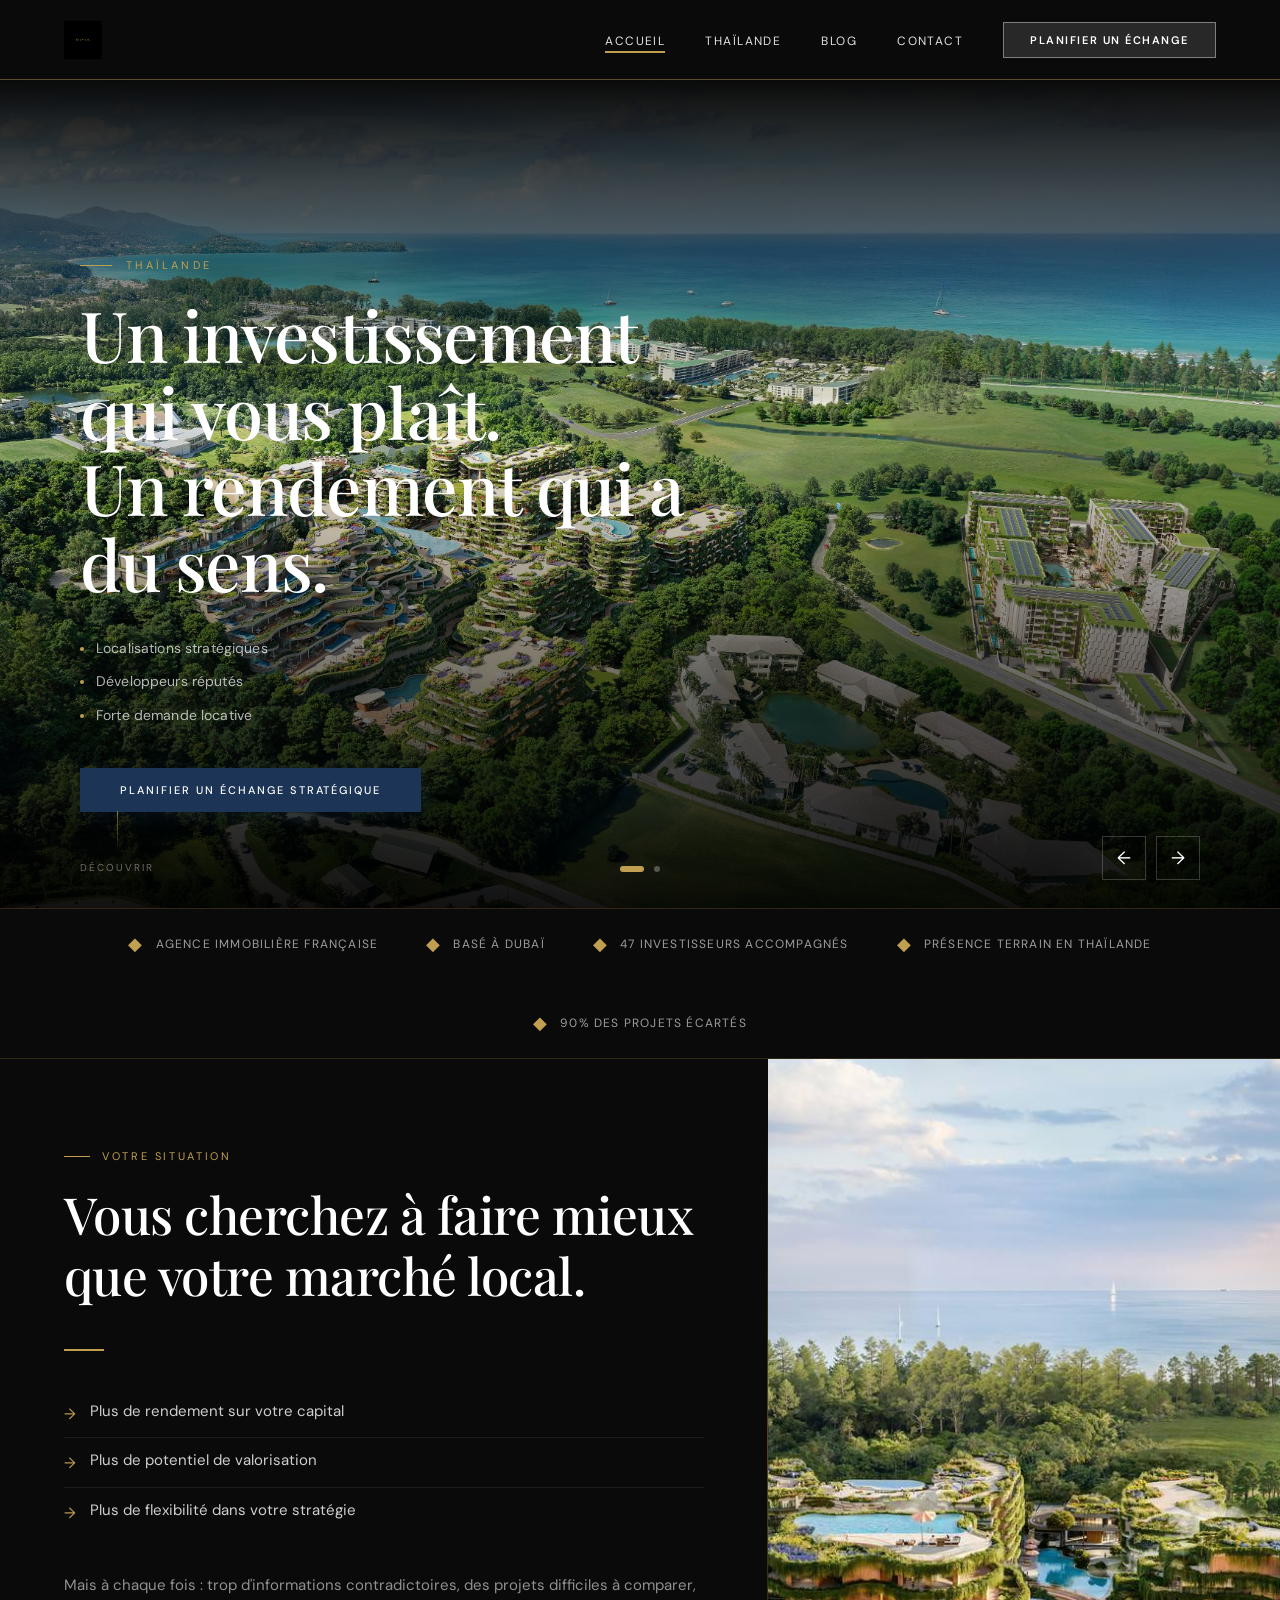
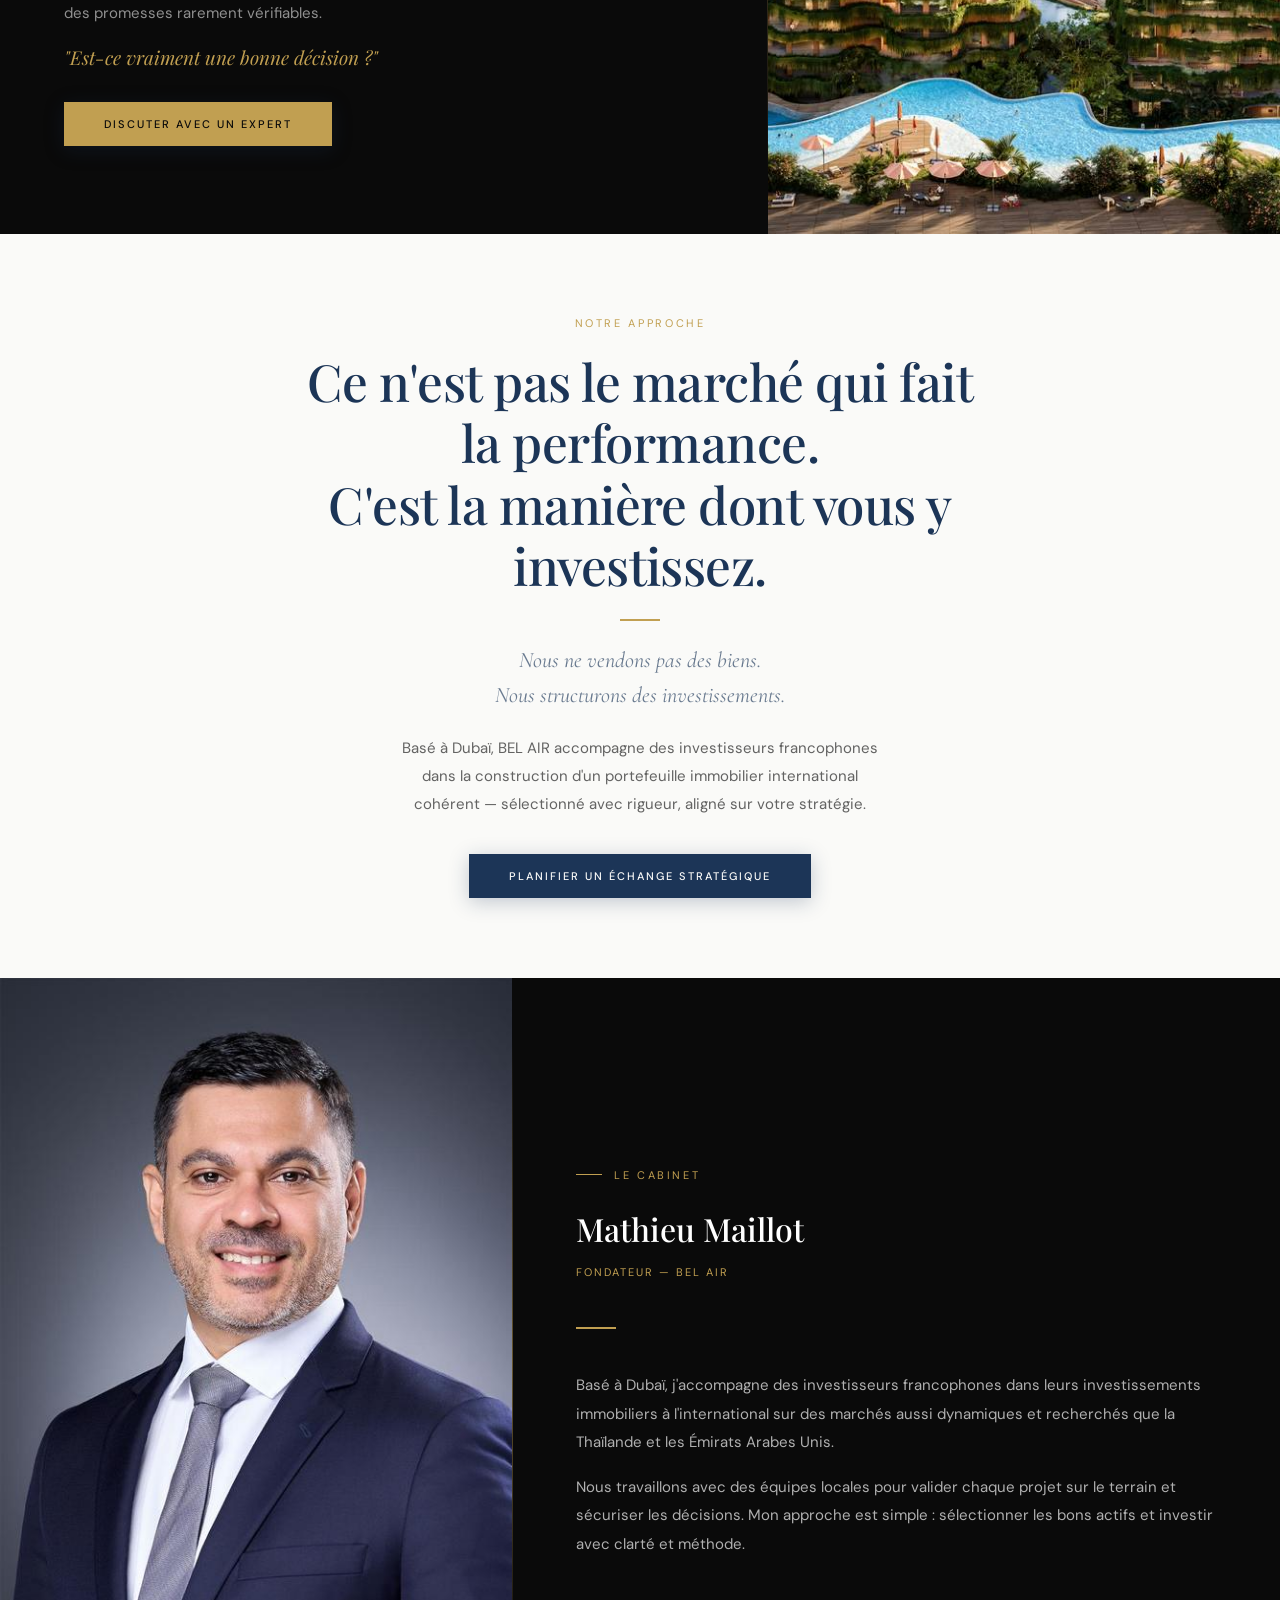
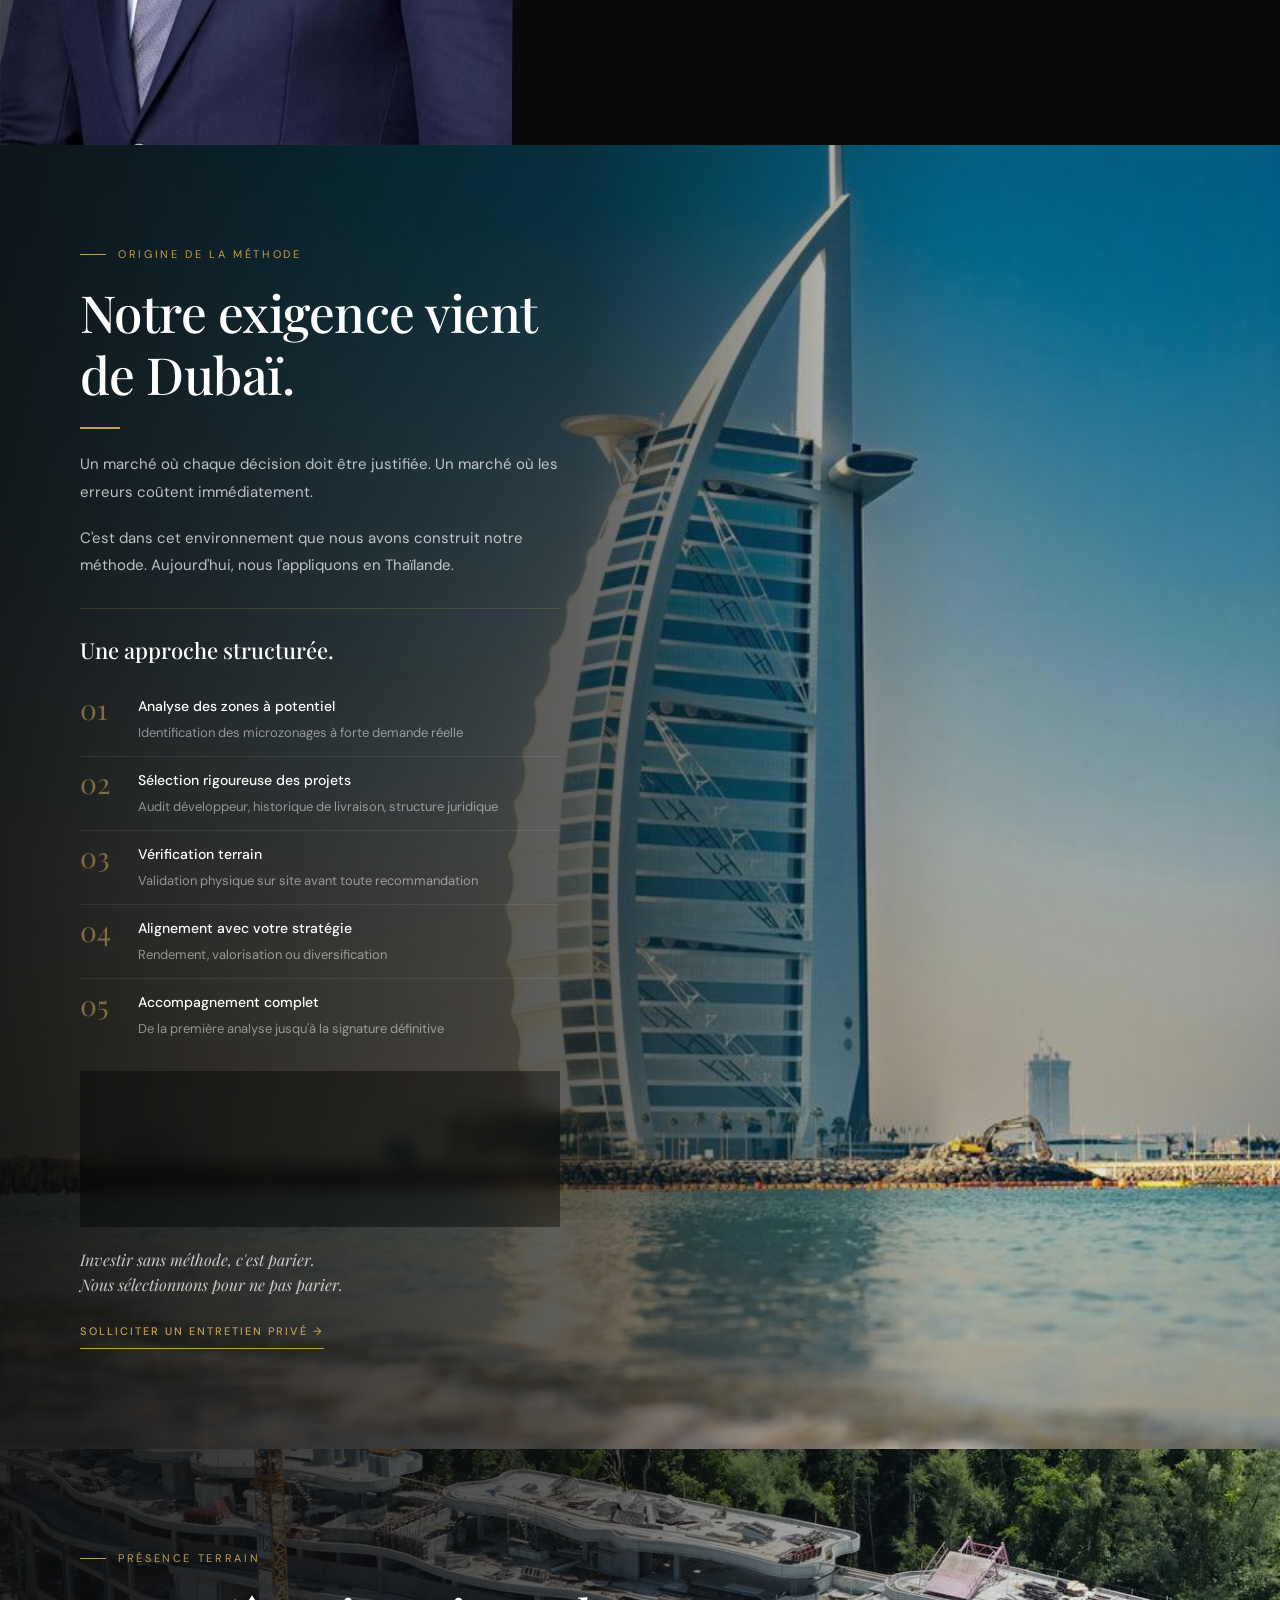
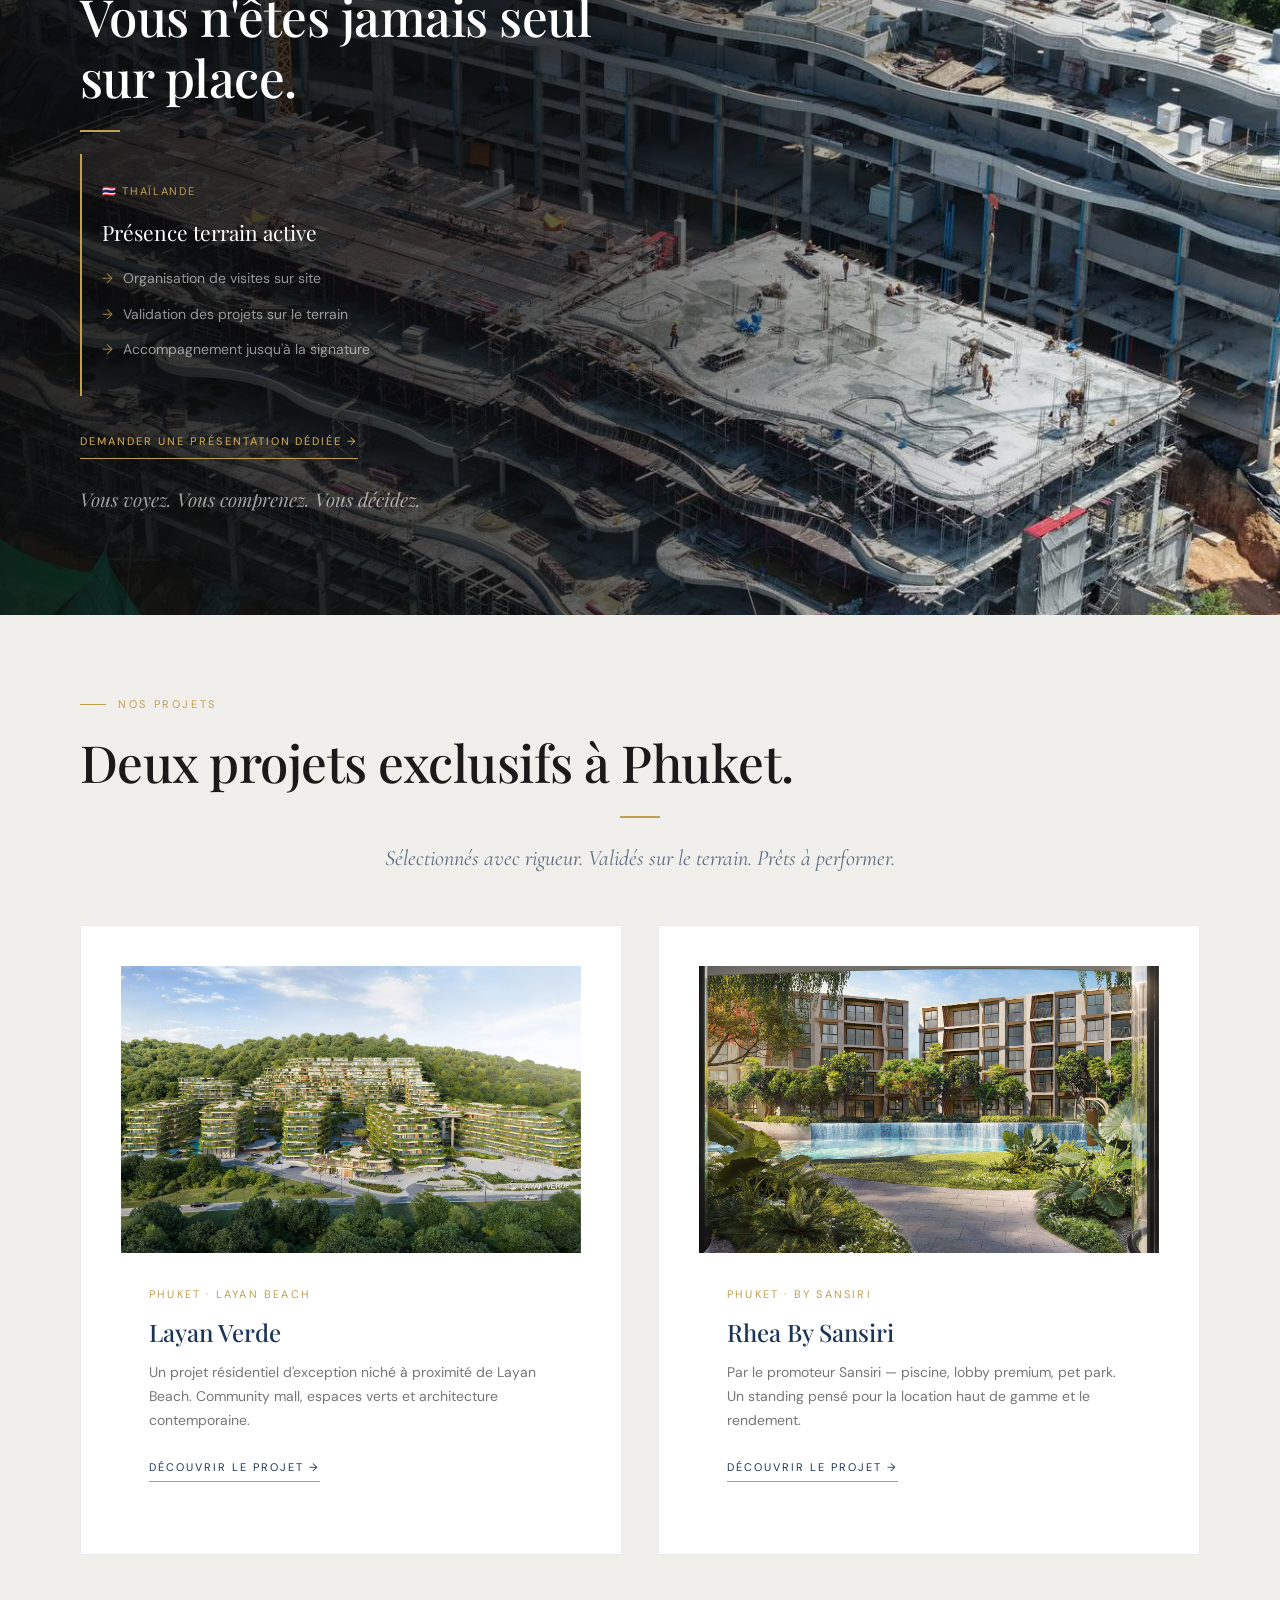
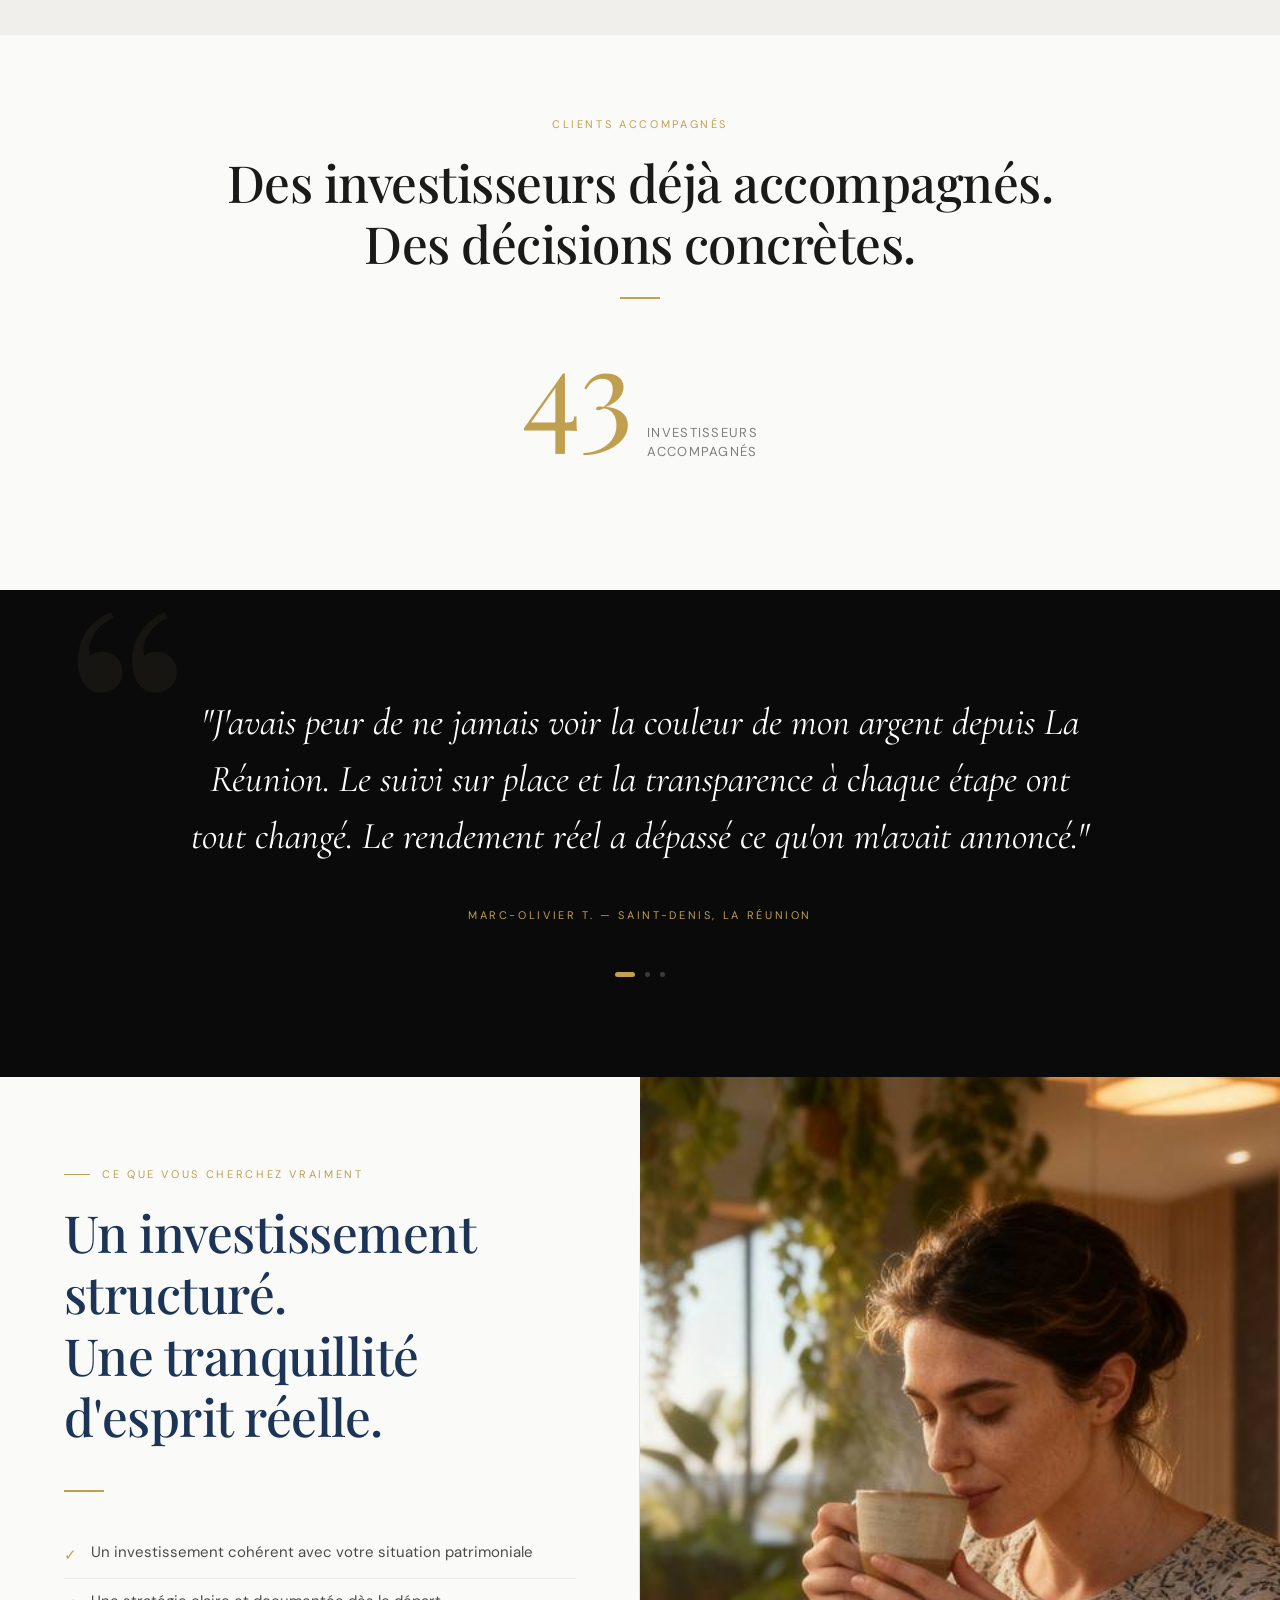
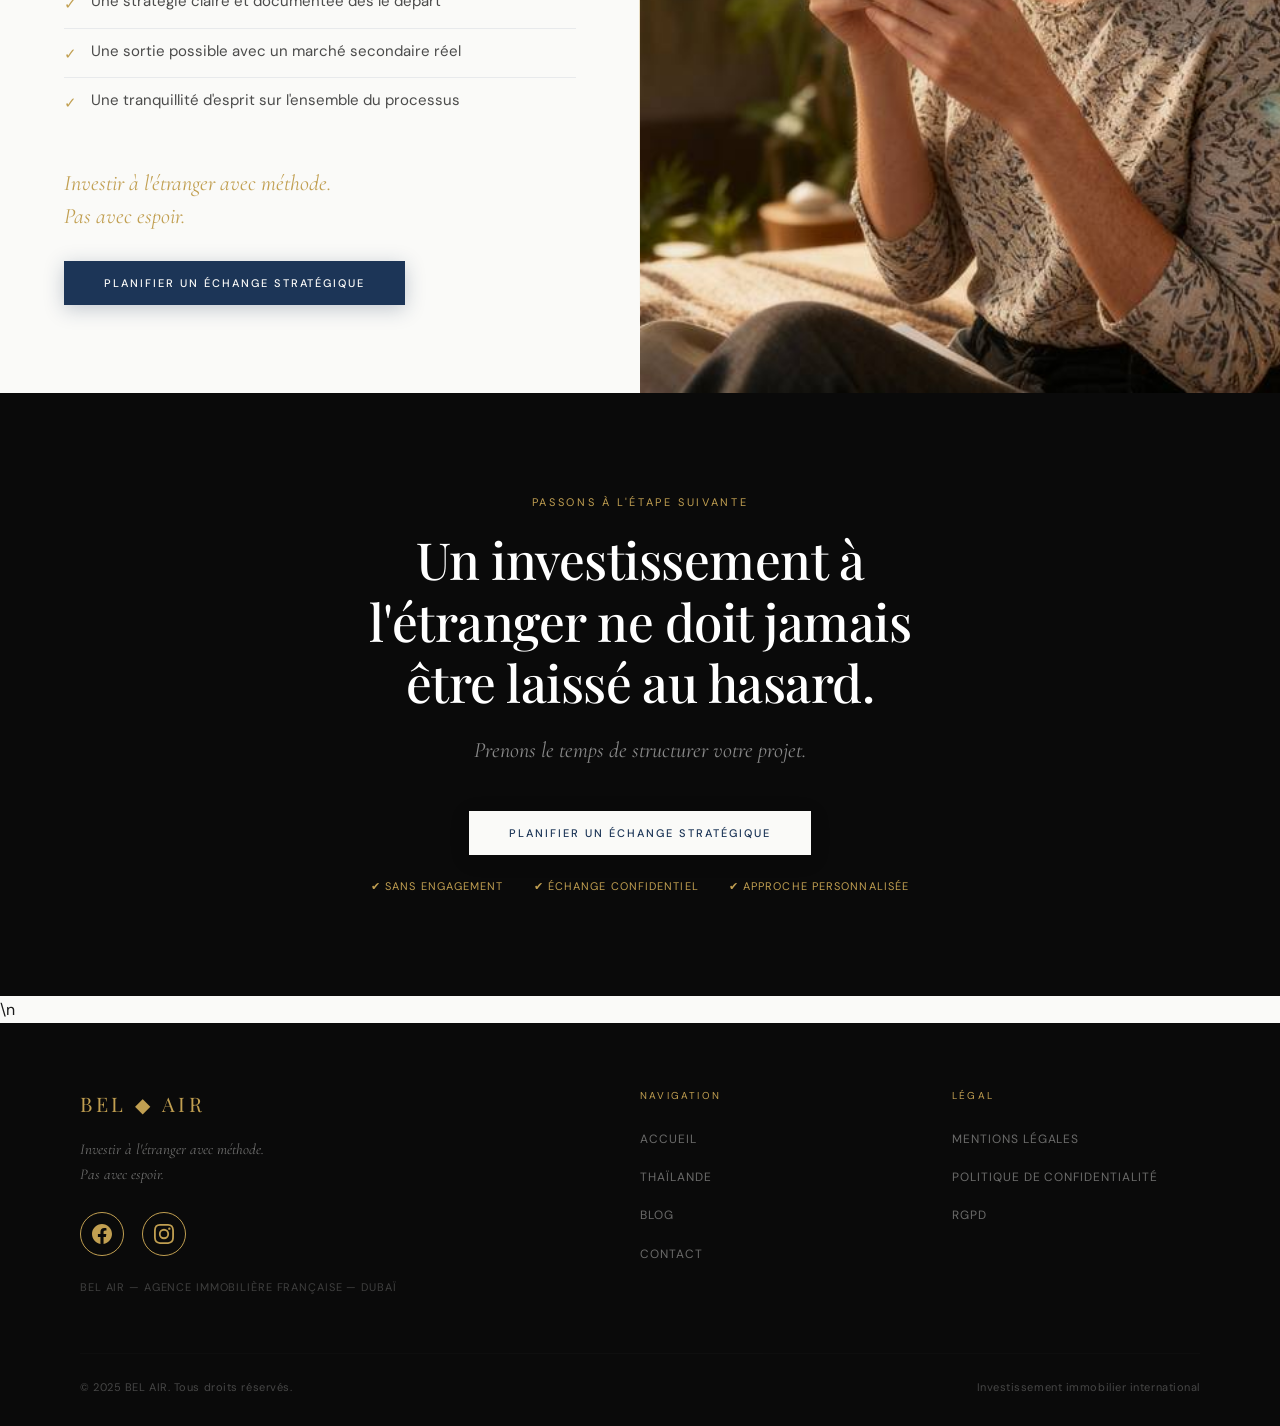
==== index.html @ a5860b0e "Add dedicated brochure modal (lightweight lead capture) - New modal-brochure: only 4 fields (prenom," ====
<!DOCTYPE html>
<html lang="fr">
<head>
<meta charset="UTF-8">
<meta name="viewport" content="width=device-width, initial-scale=1.0">
<meta name="theme-color" content="#0A0A0A">
<meta name="apple-mobile-web-app-status-bar-style" content="black">
<meta name="description" content="BEL AIR accompagne les investisseurs francophones dans leurs investissements immobiliers en Thaïlande. Cabinet basé à Dubaï. Cabinet basé à Dubaï. Sélection rigoureuse, présence terrain, accompagnement complet.">
<meta name="keywords" content="investissement immobilier, Thaïlande, Phuket, investir à l'étranger, immobilier international, BEL AIR, Dubaï, patrimoine, rendement locatif, investissement premium">
<meta name="author" content="BEL AIR">
<meta name="robots" content="index, follow">
<meta property="og:title" content="BEL AIR — Investissement immobilier international premium">
<meta property="og:description" content="Investir à l'étranger avec méthode. Pas avec espoir. Cabinet basé à Dubaï, présence terrain en Thaïlande. 90% des projets analysés sont écartés.">
<meta property="og:type" content="website">
<meta property="og:locale" content="fr_FR">
<meta property="og:site_name" content="BEL AIR">
<meta name="twitter:card" content="summary_large_image">
<meta name="twitter:title" content="BEL AIR — Investissement immobilier international">
<meta name="twitter:description" content="Investir à l'étranger avec méthode. Pas avec espoir. 47 investisseurs accompagnés. Thaïlande.">
<link rel="canonical" href="https://www.belair-invest.com">
<title>BEL AIR — Investir à l'étranger avec méthode. Pas avec espoir.</title>
<link rel="preconnect" href="https://fonts.googleapis.com">
<link href="https://fonts.googleapis.com/css2?family=Playfair+Display:ital,wght@0,400;0,500;0,600;1,400;1,500&family=Cormorant+Garamond:ital,wght@0,300;0,400;1,300;1,400&family=DM+Sans:wght@300;400;500&display=swap" rel="stylesheet">
<link rel="stylesheet" href="css/style.css">
</head>
<body>

<canvas id="grain-canvas"></canvas>
<div id="cursor-dot"></div>
<div id="cursor-ring"></div>

<!-- ===================== NAV ===================== -->
<nav id="navbar">
  <div class="nav-logo" onclick="showPage('home')">
    <img src="assets/images/logo-nav.jpg" alt="BEL AIR" class="nav-logo-img" style="height:38px;width:auto;display:block;">
  </div>
  <ul class="nav-links">
    <li><a href="#" id="nav-home" class="active" onclick="showPage('home'); return false;">Accueil</a></li>
    <li><a href="#" id="nav-thai" onclick="showPage('thai'); return false;">Thaïlande</a></li>
    <li><a href="#" id="nav-blog" onclick="showPage('blog'); return false;">Blog</a></li>
    <li><a href="#" id="nav-contact" onclick="showPage('contact'); return false;">Contact</a></li>
    <li><button class="nav-cta-btn" onclick="openModal()">Planifier un échange</button></li>
  </ul>
  <button class="hamburger" onclick="openMobile()" aria-label="Menu">
    <span></span><span></span><span></span>
  </button>
</nav>

<!-- Mobile menu -->
<div class="mobile-menu" id="mobileMenu">
  <img src="assets/images/logo-mobile.jpg" alt="BEL AIR" style="height:48px;width:auto;display:block;margin-bottom:24px;">
  <button class="mobile-close" onclick="closeMobile()">×</button>
  <a href="#" onclick="showPage('home'); closeMobile(); return false;">Accueil</a>
  <a href="#" onclick="showPage('thai'); closeMobile(); return false;">Thaïlande</a>
  <a href="#" onclick="showPage('blog'); closeMobile(); return false;">Blog</a>
  <a href="#" onclick="showPage('contact'); closeMobile(); return false;">Contact</a>
  <button class="btn btn-primary-lt" style="margin-top:12px;" onclick="openModal(); closeMobile();">Planifier un échange</button>
</div>

<!-- ===================== PAGE ACCUEIL ===================== -->
<div class="page active" id="page-home">

<!-- HERO -->
  <div class="hero" id="hero">

    <!-- Slide 1 - Thaïlande -->
    <div class="slide active slide-th" style="background-image:url('assets/images/hero-thailand.jpg'); background-size:cover; background-position:center;">
      <div class="slide-geo">
        <div class="geo-ring r1"></div>
        <div class="geo-ring r2"></div>
        <div class="geo-ring r3"></div>
        <div class="geo-ring r4"></div>
        <div class="geo-line-h gl1"></div>
        <div class="geo-line-h gl2"></div>
      </div>
      <div class="slide-overlay"></div>
      <div class="slide-content">
        <div class="slide-country-label">Thaïlande</div>
        <h1 class="slide-title">Un investissement qui vous plaît.<br>Un rendement qui a du sens.</h1>
        <div class="slide-bullets" style="margin-top:36px;">
          <div class="slide-bullet">Localisations stratégiques</div>
          <div class="slide-bullet">Développeurs réputés</div>
          <div class="slide-bullet">Forte demande locative</div>
        </div>
        <button class="btn btn-primary" onclick="openModal()">Planifier un échange stratégique</button>
      </div>
    </div>


    <div class="scroll-indicator">
      <div class="scroll-line"></div>
      <span>Découvrir</span>
    </div>
    <div class="hero-dots">
      <button class="dot active" id="dot-0" onclick="goSlide(0)"></button>
      <button class="dot" id="dot-1" onclick="goSlide(1)"></button>
    </div>
    <div class="hero-arrows">
      <button class="arrow-btn" onclick="prevSlide()">&#8592;</button>
      <button class="arrow-btn" onclick="nextSlide()">&#8594;</button>
    </div>
  </div>

  

<!-- TRUST BAR -->
  <div class="trust-bar">
    <div class="trust-item"><span class="trust-icon">◆</span> Agence immobilière française</div>
    <div class="trust-item"><span class="trust-icon">◆</span> Basé à Dubaï</div>
    <div class="trust-item"><span class="trust-icon">◆</span> 47 investisseurs accompagnés</div>
    <div class="trust-item"><span class="trust-icon">◆</span> Présence terrain en Thaïlande</div>
    <div class="trust-item"><span class="trust-icon">◆</span> 90% des projets écartés</div>
  </div>

<!-- S2 — IDENTIFICATION -->
  <section style="display:grid; grid-template-columns:3fr 2fr; min-height:580px; overflow:hidden;">

    <!-- Colonne gauche : fond noir opaque, texte -->
    <div style="
      background: #0A0A0A;
      padding: 88px 64px;
      display: flex;
      flex-direction: column;
      justify-content: center;
      position: relative;
    ">
      <!-- Séparateur vertical doré -->
      <div style="position:absolute; right:0; top:60px; bottom:60px; width:1px; background:linear-gradient(to bottom, transparent, rgba(193,159,81,0.4), transparent);"></div>

      <div class="sec-label reveal" style="color:var(--gold);">Votre situation</div>
      <h2 class="sec-title reveal" style="color:white; font-size:clamp(26px,3vw,42px); margin-bottom:20px;">Vous cherchez à faire mieux que votre marché local.</h2>
      <div class="gold-bar reveal reveal-delay-1"></div>

      <ul class="check-list" style="margin:16px 0;">
        <li style="border-color:rgba(255,255,255,0.08);"><span class="ci">→</span><span style="color:rgba(255,255,255,0.80);">Plus de rendement sur votre capital</span></li>
        <li style="border-color:rgba(255,255,255,0.08);"><span class="ci">→</span><span style="color:rgba(255,255,255,0.80);">Plus de potentiel de valorisation</span></li>
        <li style="border-color:rgba(255,255,255,0.08);"><span class="ci">→</span><span style="color:rgba(255,255,255,0.80);">Plus de flexibilité dans votre stratégie</span></li>
      </ul>

      <p style="margin-top:20px; font-size:15px; line-height:1.85; color:rgba(255,255,255,0.55);">Mais à chaque fois : trop d'informations contradictoires, des projets difficiles à comparer, des promesses rarement vérifiables.</p>

      <p style="margin-top:16px; font-family:'Playfair Display',serif; font-style:italic; font-size:19px; color:var(--gold); line-height:1.4;">"Est-ce vraiment une bonne décision ?"</p>

      <div class="btn-row" style="margin-top:32px;">
        <button class="btn btn-primary" style="background:var(--gold);color:#0A0A0A;" onclick="openModal()">Discuter avec un expert</button>
      </div>
    </div>

    <!-- Colonne droite : photo pure, zéro overlay -->
    <div style="position:relative; overflow:hidden;">
      <img 
        src="assets/images/property-phuket.jpg" 
        alt="Layan Verde — Phuket, Thaïlande"
        style="
          width:100%; 
          height:100%; 
          object-fit:cover; 
          object-position:center center;
          display:block;
          transition: transform 0.8s cubic-bezier(0.25,0.46,0.45,0.94);
        "
        onmouseover="this.style.transform='scale(1.04)'"
        onmouseout="this.style.transform='scale(1)'"
      >
    </div>

  </section>

  

<!-- S4 — POSITIONNEMENT -->
  <section class="sec sec-center" style="background:var(--cream);">
    <div style="max-width:680px; margin:0 auto;">
      <div class="sec-label center">Notre approche</div>
      <h2 class="sec-title" style="color:var(--navy);">Ce n'est pas le marché qui fait la performance.<br>C'est la manière dont vous y investissez.</h2>
      <div class="gold-bar center"></div>
      <p style="font-family:'Cormorant Garamond',serif; font-size:22px; font-style:italic; color:rgba(28,53,87,0.65); margin-bottom:22px; line-height:1.6;">Nous ne vendons pas des biens.<br>Nous structurons des investissements.</p>
      <p style="font-size:15px; color:rgba(26,26,26,0.68); max-width:500px; margin:0 auto 36px; line-height:1.85;">Basé à Dubaï, BEL AIR accompagne des investisseurs francophones dans la construction d'un portefeuille immobilier international cohérent — sélectionné avec rigueur, aligné sur votre stratégie.</p>
      
      <button class="btn btn-primary" onclick="openModal()">Planifier un échange stratégique</button>
    </div>
  </section>


  <!-- S8 — FONDATEUR -->
  <section style="display:grid; grid-template-columns:2fr 3fr; min-height:520px; overflow:hidden;">
    <div style="position:relative; overflow:hidden;">
      <img src="assets/images/portrait-fondateur.jpg" alt="Mathieu Maillot — Fondateur BEL AIR"
        style="width:100%;height:100%;object-fit:cover;object-position:center 15%;display:block;transition:transform 0.8s cubic-bezier(0.25,0.46,0.45,0.94);"
        onmouseover="this.style.transform='scale(1.04)'"
        onmouseout="this.style.transform='scale(1)'">
    </div>

    <div style="
      background: #0A0A0A;
      padding: 88px 64px;
      display: flex;
      flex-direction: column;
      justify-content: center;
      position: relative;
    ">
      <div style="position:absolute; left:0; top:60px; bottom:60px; width:1px; background:linear-gradient(to bottom, transparent, rgba(193,159,81,0.5), transparent);"></div>
      
      <div class="sec-label" style="color:var(--gold);">Le cabinet</div>
      <div style="font-family:'Playfair Display',serif; font-size:32px; color:white; margin-bottom:6px; font-weight:500;">Mathieu Maillot</div>
      <div style="font-size:11px; letter-spacing:0.18em; text-transform:uppercase; color:var(--gold); margin-bottom:24px;">Fondateur — BEL AIR</div>
      <div class="gold-bar"></div>
      <p style="font-size:15px; line-height:1.9; color:rgba(255,255,255,0.68); margin-top:20px;">Basé à Dubaï, j'accompagne des investisseurs francophones dans leurs investissements immobiliers à l'international sur des marchés aussi dynamiques et recherchés que la Thaïlande et les Émirats Arabes Unis.</p>
      <p style="font-size:15px; line-height:1.9; color:rgba(255,255,255,0.68); margin-top:16px;">Nous travaillons avec des équipes locales pour valider chaque projet sur le terrain et sécuriser les décisions. Mon approche est simple : sélectionner les bons actifs et investir avec clarté et méthode.</p>
    </div>
  </section>

  

<!-- S7 — DUBAÏ + MÉTHODE (fullbleed avec Burj Al Arab) -->
  <section class="sec-fullbleed fb-dark" style="min-height:720px;">
    <div class="fb-bg" style="background-image:url('assets/images/dubai-skyline.jpg');"></div>
    <div class="fb-overlay fb-overlay-left"></div>
    <div class="fb-content" style="max-width:640px;">
      <div class="sec-label">Origine de la méthode</div>
      <h2 class="sec-title">Notre exigence vient de Dubaï.</h2>
      <div class="gold-bar"></div>

      <p style="font-size:15px; line-height:1.85; color:rgba(255,255,255,0.72); margin-bottom:18px;">Un marché où chaque décision doit être justifiée. Un marché où les erreurs coûtent immédiatement.</p>
      <p style="font-size:15px; line-height:1.85; color:rgba(255,255,255,0.72); margin-bottom:28px;">C'est dans cet environnement que nous avons construit notre méthode. Aujourd'hui, nous l'appliquons en Thaïlande.</p>

      <div style="border-top:1px solid rgba(193,159,81,0.2); padding-top:28px; margin-top:8px;">
        <h3 style="font-family:'Playfair Display',serif; font-size:22px; color:white; margin-bottom:20px;">Une approche structurée.</h3>

        <div style="margin-bottom:12px;">
          <div style="display:flex; gap:18px; padding:12px 0; border-bottom:1px solid rgba(255,255,255,0.08);">
            <span style="font-family:'Playfair Display',serif; font-size:28px; color:var(--gold); opacity:0.6; width:40px; flex-shrink:0; line-height:1;">01</span>
            <div><div style="font-size:14px; font-weight:500; color:white; margin-bottom:3px;">Analyse des zones à potentiel</div><div style="font-size:13px; color:rgba(255,255,255,0.5);">Identification des microzonages à forte demande réelle</div></div>
          </div>
          <div style="display:flex; gap:18px; padding:12px 0; border-bottom:1px solid rgba(255,255,255,0.08);">
            <span style="font-family:'Playfair Display',serif; font-size:28px; color:var(--gold); opacity:0.6; width:40px; flex-shrink:0; line-height:1;">02</span>
            <div><div style="font-size:14px; font-weight:500; color:white; margin-bottom:3px;">Sélection rigoureuse des projets</div><div style="font-size:13px; color:rgba(255,255,255,0.5);">Audit développeur, historique de livraison, structure juridique</div></div>
          </div>
          <div style="display:flex; gap:18px; padding:12px 0; border-bottom:1px solid rgba(255,255,255,0.08);">
            <span style="font-family:'Playfair Display',serif; font-size:28px; color:var(--gold); opacity:0.6; width:40px; flex-shrink:0; line-height:1;">03</span>
            <div><div style="font-size:14px; font-weight:500; color:white; margin-bottom:3px;">Vérification terrain</div><div style="font-size:13px; color:rgba(255,255,255,0.5);">Validation physique sur site avant toute recommandation</div></div>
          </div>
          <div style="display:flex; gap:18px; padding:12px 0; border-bottom:1px solid rgba(255,255,255,0.08);">
            <span style="font-family:'Playfair Display',serif; font-size:28px; color:var(--gold); opacity:0.6; width:40px; flex-shrink:0; line-height:1;">04</span>
            <div><div style="font-size:14px; font-weight:500; color:white; margin-bottom:3px;">Alignement avec votre stratégie</div><div style="font-size:13px; color:rgba(255,255,255,0.5);">Rendement, valorisation ou diversification</div></div>
          </div>
          <div style="display:flex; gap:18px; padding:12px 0;">
            <span style="font-family:'Playfair Display',serif; font-size:28px; color:var(--gold); opacity:0.6; width:40px; flex-shrink:0; line-height:1;">05</span>
            <div><div style="font-size:14px; font-weight:500; color:white; margin-bottom:3px;">Accompagnement complet</div><div style="font-size:13px; color:rgba(255,255,255,0.5);">De la première analyse jusqu'à la signature définitive</div></div>
          </div>
        </div>

        <div style="border:1px solid rgba(193,159,81,0.35); padding:24px; text-align:center; margin:20px 0; background:rgba(0,0,0,0.4); backdrop-filter:blur(8px);">
          <div style="font-family:'Playfair Display',serif; font-size:56px; color:var(--gold); line-height:1;">90%</div>
          <div style="font-size:12px; letter-spacing:0.12em; text-transform:uppercase; color:rgba(255,255,255,0.5); margin-top:8px;">des projets analysés<br>sont écartés avant toute recommandation</div>
        </div>

        <p style="font-family:'Playfair Display',serif; font-style:italic; font-size:16px; color:rgba(255,255,255,0.75); line-height:1.6; margin-bottom:16px;">Investir sans méthode, c'est parier.<br>Nous sélectionnons pour ne pas parier.</p>

        <button class="btn-t" onclick="openModal()" style="color:var(--gold);">Solliciter un entretien privé →</button>
      </div>
    </div>
  </section>

<!-- S6 — TERRAIN -->
  <section class="sec-fullbleed fb-dark" style="min-height:620px;">
    <div class="fb-bg" style="background-image:url('assets/images/terrain-bg.jpg');"></div>
    <div class="fb-overlay fb-overlay-left"></div>
    <div class="fb-content">
      <div class="sec-label">Présence terrain</div>
      <h2 class="sec-title">Vous n'êtes jamais seul sur place.</h2>
      <div class="gold-bar"></div>
      <div class="terrain-card" style="border-left-color:var(--gold); padding-left:20px; margin-bottom:20px;">
        <div class="terrain-sub" style="color:var(--gold);">🇹🇭 Thaïlande</div>
        <div class="terrain-name">Présence terrain active</div>
        <ul class="arrow-list" style="margin-top:10px;">
          <li>Organisation de visites sur site</li>
          <li>Validation des projets sur le terrain</li>
          <li>Accompagnement jusqu'à la signature</li>
        </ul>
      </div>

      <div class="btn-row" style="margin-top:28px;">
        <button class="btn-t" onclick="openModal()" style="color:var(--gold);">Demander une présentation dédiée →</button>
      </div>
      <p style="font-family:'Playfair Display',serif; font-size:19px; font-style:italic; color:rgba(255,255,255,0.6); margin-top:24px;">Vous voyez. Vous comprenez. Vous décidez.</p>
    </div>
  </section>

  

<!-- S9 — NOS PROJETS EXCLUSIFS -->
  <section class="sec sec-linen">
    <div class="sec-label reveal">Nos projets</div>
    <h2 class="sec-title reveal">Deux projets exclusifs à Phuket.</h2>
    <div class="gold-bar reveal reveal-delay-1"></div>
    <p style="font-family:'Cormorant Garamond',serif; font-size:22px; font-style:italic; color:var(--navy); text-align:center; max-width:640px; margin:0 auto 48px; opacity:0.7;">Sélectionnés avec rigueur. Validés sur le terrain. Prêts à performer.</p>
    <div class="mkt-grid">
      <div class="mkt-card" onclick="showPage('project-layan-verde')">
        <div class="img-zoom-wrap" style="overflow:hidden;"><img src="assets/images/projects/layan-verde/General.jpg" style="width:100%;aspect-ratio:16/10;object-fit:cover;display:block;transition:transform 0.8s ease;" alt="Layan Verde — Phuket"></div>
        <div style="padding:32px 28px;">
          <div style="font-size:11px; letter-spacing:0.2em; text-transform:uppercase; color:var(--gold); margin-bottom:8px;">Phuket · Layan Beach</div>
          <div style="font-family:'Playfair Display',serif; font-size:24px; color:var(--navy); margin-bottom:8px; font-weight:500;">Layan Verde</div>
          <div style="font-size:14px; color:rgba(26,26,26,0.6); line-height:1.7; margin-bottom:20px;">Un projet résidentiel d'exception niché à proximité de Layan Beach. Community mall, espaces verts et architecture contemporaine.</div>
          <span class="blog-card-cta">Découvrir le projet →</span>
        </div>
      </div>
      <div class="mkt-card" onclick="showPage('project-rhea-sansini')">
        <div class="img-zoom-wrap" style="overflow:hidden;"><img src="assets/images/projects/rhea-sansini/POOL.jpg" style="width:100%;aspect-ratio:16/10;object-fit:cover;display:block;transition:transform 0.8s ease;" alt="Rhea By Sansiri — Phuket"></div>
        <div style="padding:32px 28px;">
          <div style="font-size:11px; letter-spacing:0.2em; text-transform:uppercase; color:var(--gold); margin-bottom:8px;">Phuket · By Sansiri</div>
          <div style="font-family:'Playfair Display',serif; font-size:24px; color:var(--navy); margin-bottom:8px; font-weight:500;">Rhea By Sansiri</div>
          <div style="font-size:14px; color:rgba(26,26,26,0.6); line-height:1.7; margin-bottom:20px;">Par le promoteur Sansiri — piscine, lobby premium, pet park. Un standing pensé pour la location haut de gamme et le rendement.</div>
          <span class="blog-card-cta">Découvrir le projet →</span>
        </div>
      </div>
    </div>
  </section>

  <!-- S5 — PREUVE SOCIALE ÉDITORIALE -->
  <section class="sec sec-center">
    <div class="sec-label center reveal">Clients accompagnés</div>
    <h2 class="sec-title reveal reveal-delay-1">Des investisseurs déjà accompagnés.<br>Des décisions concrètes.</h2>
    <div class="gold-bar center reveal reveal-delay-2"></div>
    <div class="stat-row reveal reveal-delay-3">
      <span class="stat-animated" data-target="47" id="counter-clients">0</span>
      <div class="stat-l">investisseurs<br>accompagnés</div>
    </div>
  </section>

  <!-- TESTIMONIALS ÉDITORIAUX -->
  <div class="testi-editorial">
    <div class="testi-ed-wrap">
      <div class="testi-ed-quote" id="testi-quote">
        "J'avais peur de ne jamais voir la couleur de mon argent depuis La Réunion. Le suivi sur place et la transparence à chaque étape ont tout changé. Le rendement réel a dépassé ce qu'on m'avait annoncé."
      </div>
      <div class="testi-ed-author" id="testi-author">Marc-Olivier T. — Saint-Denis, La Réunion</div>
      <div class="testi-ed-nav">
        <button class="testi-ed-dot active" onclick="goTesti(0)"></button>
        <button class="testi-ed-dot" onclick="goTesti(1)"></button>
        <button class="testi-ed-dot" onclick="goTesti(2)"></button>
      </div>
    </div>
  </div>

  

<!-- S10 — PROJECTION -->
  <section style="display:grid; grid-template-columns:1fr 1fr; min-height:680px; overflow:hidden;">
    <div style="
      background: var(--cream);
      padding: 88px 64px;
      display: flex;
      flex-direction: column;
      justify-content: center;
      position: relative;
    ">
      <div style="position:absolute; right:0; top:60px; bottom:60px; width:1px; background:linear-gradient(to bottom, transparent, rgba(193,159,81,0.4), transparent);"></div>
      
      <div class="sec-label reveal" style="color:var(--gold);">Ce que vous cherchez vraiment</div>
      <h2 class="sec-title reveal" style="color:var(--navy); font-size:clamp(24px,2.8vw,40px); margin-bottom:20px;">Un investissement structuré.<br>Une tranquillité d'esprit réelle.</h2>
      <div class="gold-bar reveal reveal-delay-1"></div>
      <ul class="check-list" style="margin:16px 0;">
        <li style="border-color:rgba(28,53,87,0.08);"><span class="ci">✓</span><span style="color:rgba(26,26,26,0.78);">Un investissement cohérent avec votre situation patrimoniale</span></li>
        <li style="border-color:rgba(28,53,87,0.08);"><span class="ci">✓</span><span style="color:rgba(26,26,26,0.78);">Une stratégie claire et documentée dès le départ</span></li>
        <li style="border-color:rgba(28,53,87,0.08);"><span class="ci">✓</span><span style="color:rgba(26,26,26,0.78);">Une sortie possible avec un marché secondaire réel</span></li>
        <li style="border-color:rgba(28,53,87,0.08);"><span class="ci">✓</span><span style="color:rgba(26,26,26,0.78);">Une tranquillité d'esprit sur l'ensemble du processus</span></li>
      </ul>
      <p style="font-family:'Cormorant Garamond',serif; font-size:22px; font-style:italic; color:var(--gold); margin-top:24px; line-height:1.5;">Investir à l'étranger avec méthode.<br>Pas avec espoir.</p>
      <div class="btn-row" style="margin-top:28px;">
        <button class="btn btn-primary" onclick="openModal()">Planifier un échange stratégique</button>
      </div>
    </div>

    <div style="position:relative; overflow:hidden;">
      <img src="assets/images/lifestyle-comfort.jpg" alt="Tranquillité d'esprit"
        style="width:100%;height:100%;object-fit:cover;object-position:center 30%;display:block;transition:transform 0.8s cubic-bezier(0.25,0.46,0.45,0.94);"
        onmouseover="this.style.transform='scale(1.04)'"
        onmouseout="this.style.transform='scale(1)'">
    </div>
  </section>

  

<!-- S11 — FINAL CTA -->
  <div class="final-sec">
    <div class="sec-label center">Passons à l'étape suivante</div>
    <h2 class="sec-title" style="color:white; max-width:620px; margin:0 auto 18px;">Un investissement à l'étranger ne doit jamais être laissé au hasard.</h2>
    <p style="font-family:'Cormorant Garamond',serif; font-size:22px; font-style:italic; color:rgba(255,255,255,0.52); margin-bottom:42px;">Prenons le temps de structurer votre projet.</p>
    <button class="btn btn-primary-lt" onclick="openModal()">Planifier un échange stratégique</button>
    <div class="reassurances">
      <span class="reassurance">✔ Sans engagement</span>
      <span class="reassurance">✔ Échange confidentiel</span>
      <span class="reassurance">✔ Approche personnalisée</span>
    </div>
  </div>
</div>

<!-- ===================== PAGE THAÏLANDE ===================== -->
<div class="page" id="page-thai">
  <div class="page-header" style="background:#0A0A0A; position:relative; overflow:hidden;">
    <div style="position:absolute;inset:0;background-image:url('assets/images/header-thailand.jpg');background-size:cover;background-position:center;opacity:0.35;"></div>
    <div style="position:relative;z-index:1;">
      <div class="page-header-label">🇹🇭 Thaïlande</div>
      <h1>Investir en Thaïlande avec méthode.</h1>
      <p>Forte demande locative, tourisme international, expansion de la classe moyenne locale. Des opportunités puissantes, si elles sont bien positionnées.</p>
    </div>
  </div>
  <section class="sec">
    <div class="sec-label reveal">Pourquoi la Thaïlande</div>
    <h2 class="sec-title" style="max-width:560px; margin-bottom:20px;">Un rendement locatif réel. Pas une promesse.</h2>
    <div class="gold-bar reveal reveal-delay-1"></div>
    <div class="two-col" style="margin-top:44px;">
      <div>
        <p style="font-size:15px; line-height:1.85; opacity:0.75; margin-bottom:24px;">Phuket, Chiang Mai, Bangkok — des marchés à forte demande locative portés par le tourisme mondial et une diaspora internationale croissante. La clé : la localisation et la qualité du promoteur.</p>
        <ul class="check-list">
          <li><span class="ci">✓</span> Zones ciblées sur critères de demande locative réelle</li>
          <li><span class="ci">✓</span> Promoteurs premium avec track record documenté</li>
          <li><span class="ci">✓</span> Cadre juridique spécifique aux étrangers maîtrisé</li>
          <li><span class="ci">✓</span> Accompagnement de la visite à la signature</li>
        </ul>
        <div class="btn-row"><button class="btn btn-primary" onclick="document.getElementById('thai-projects').scrollIntoView({behavior:'smooth'})">Découvrir nos projets exclusifs</button></div>
      </div>
      <div class="img-zoom-wrap"><img src="assets/images/interior-thailand.jpg" style="width:100%;aspect-ratio:4/3;object-fit:cover;display:block;" alt="Projet Thaïlande - Vue intérieure"></div>
    </div>
  </section>
  <section class="sec sec-linen sec-center">
    <h2 class="sec-title reveal">Une présence terrain permanente.</h2>
    <div class="gold-bar center"></div>
    <p style="font-size:15px; opacity:0.7; max-width:500px; margin:0 auto 44px; line-height:1.85;">Nos équipes sont sur place. Chaque projet est visité, validé et audité avant d'être présenté à nos clients.</p>
    <div class="img-zoom-wrap"><img src="assets/images/project-thailand.jpg" style="width:100%;max-width:820px;margin:0 auto;display:block;aspect-ratio:16/9;object-fit:cover;" alt="Vue du projet Thaïlande"></div>
    <div class="btn-row" style="justify-content:center; margin-top:40px;"><button class="btn btn-primary" onclick="openModal()">Planifier un échange Thaïlande</button></div>
  </section>
  <!-- Projets exclusifs dans la page Thaïlande -->
  <section class="sec sec-linen" id="thai-projects">
    <div class="sec-label reveal center">Nos projets exclusifs</div>
    <h2 class="sec-title reveal" style="text-align:center;">Deux projets sélectionnés à Phuket.</h2>
    <div class="gold-bar center reveal reveal-delay-1"></div>
    <p style="font-family:'Cormorant Garamond',serif; font-size:20px; font-style:italic; color:var(--navy); text-align:center; max-width:600px; margin:0 auto 48px; opacity:0.7;">Validés sur le terrain. Prêts à performer.</p>
    <div class="mkt-grid">
      <div class="mkt-card" onclick="showPage('project-layan-verde')">
        <div class="img-zoom-wrap" style="overflow:hidden;"><img src="assets/images/projects/layan-verde/General.jpg" style="width:100%;aspect-ratio:16/10;object-fit:cover;display:block;transition:transform 0.8s ease;" alt="Layan Verde — Phuket"></div>
        <div style="padding:32px 28px;">
          <div style="font-size:11px; letter-spacing:0.2em; text-transform:uppercase; color:var(--gold); margin-bottom:8px;">Phuket · Layan Beach</div>
          <div style="font-family:'Playfair Display',serif; font-size:24px; color:var(--navy); margin-bottom:8px; font-weight:500;">Layan Verde</div>
          <div style="font-size:14px; color:rgba(26,26,26,0.6); line-height:1.7; margin-bottom:20px;">Un projet résidentiel d'exception niché à proximité de Layan Beach. Community mall, espaces verts et architecture contemporaine.</div>
          <span class="blog-card-cta">Découvrir le projet →</span>
        </div>
      </div>
      <div class="mkt-card" onclick="showPage('project-rhea-sansini')">
        <div class="img-zoom-wrap" style="overflow:hidden;"><img src="assets/images/projects/rhea-sansini/POOL.jpg" style="width:100%;aspect-ratio:16/10;object-fit:cover;display:block;transition:transform 0.8s ease;" alt="Rhea By Sansiri — Phuket"></div>
        <div style="padding:32px 28px;">
          <div style="font-size:11px; letter-spacing:0.2em; text-transform:uppercase; color:var(--gold); margin-bottom:8px;">Phuket · By Sansiri</div>
          <div style="font-family:'Playfair Display',serif; font-size:24px; color:var(--navy); margin-bottom:8px; font-weight:500;">Rhea By Sansiri</div>
          <div style="font-size:14px; color:rgba(26,26,26,0.6); line-height:1.7; margin-bottom:20px;">Par le promoteur Sansiri — piscine, lobby premium, pet park. Un standing pensé pour la location haut de gamme et le rendement.</div>
          <span class="blog-card-cta">Découvrir le projet →</span>
        </div>
      </div>
    </div>
  </section>

  <div class="final-sec">
    <h2 class="sec-title" style="color:white; max-width:560px; margin:0 auto 20px;">Prêt à explorer les opportunités en Thaïlande ?</h2>
    <p style="font-family:'Cormorant Garamond',serif; font-size:20px; font-style:italic; color:rgba(255,255,255,0.5); margin-bottom:36px;">Un échange de 30 minutes suffit à cadrer votre projet.</p>
    <button class="btn btn-primary-lt" onclick="openModal()">Planifier un échange stratégique</button>
    <div class="reassurances"><span class="reassurance">✔ Sans engagement</span><span class="reassurance">✔ Confidentiel</span><span class="reassurance">✔ Personnalisé</span></div>
  </div>
</div>

<!-- ===================== PAGE CONTACT ===================== -->
<div class="page" id="page-contact">
  <div class="page-header">
    <div class="page-header-label">Contact</div>
    <h1>Structurons votre projet ensemble.</h1>
    <p>Sans engagement. Échange confidentiel. Approche personnalisée selon votre situation patrimoniale.</p>
  </div>
  <section class="sec">
    <div class="contact-grid">
      <div>
        <div class="sec-label reveal">Formulaire de contact</div>
        <h2 class="sec-title" style="font-size:28px; margin-bottom:16px;">Planifier un échange stratégique</h2>
        <div class="gold-bar reveal reveal-delay-1"></div>
        <p style="font-size:15px; opacity:0.7; line-height:1.8; margin-bottom:32px;">Remplissez ce formulaire et nous reviendrons vers vous dans les 24h pour organiser un premier échange adapté à votre projet.</p>
        <form id="form-contact" action="https://formspree.io/f/mpqkqvye" method="POST">
          <input type="hidden" name="_subject" value="BEL AIR — Contact page">
          <input type="hidden" name="_template" value="table">
          <div class="form-row-2">
            <div class="form-group"><label>Prénom</label><input type="text" name="prenom" placeholder="Votre prénom" required></div>
            <div class="form-group"><label>Nom</label><input type="text" name="nom" placeholder="Votre nom" required></div>
          </div>
          <div class="form-group"><label>Email</label><input type="email" name="email" placeholder="votre@email.com" required></div>
          <div class="form-group">
            <label>Téléphone</label>
            <div class="phone-input-container">
              <div class="phone-input-wrap">
                <button type="button" class="phone-prefix-btn" data-phone-prefix>
                  <span class="flag">🇷🇪</span>
                  <span class="code">+262</span>
                  <span class="chevron">▼</span>
                </button>
                <input type="tel" name="telephone" placeholder="692 XX XX XX" required>
              </div>
              <input type="hidden" name="indicatif" value="+262">
              <div class="phone-dropdown" data-phone-dropdown>
                <div class="phone-dropdown-search">
                  <input type="text" placeholder="Rechercher un pays ou indicatif..." data-phone-search>
                </div>
                <div class="phone-dropdown-list" data-phone-list></div>
              </div>
            </div>
          </div>
          <div class="form-group">
            <label>Pays de résidence</label>
            <select name="pays" required>
              <option value="">Sélectionner</option>
              <option>France</option>
              <option>Belgique</option>
              <option>Suisse</option>
              <option>Luxembourg</option>
              <option>Canada</option>
              <option>DOM-TOM</option>
              <option>Autre</option>
            </select>
          </div>
          <input type="hidden" name="marche" value="Thaïlande">
          <div class="form-group">
            <label>Quel est votre apport pour cet investissement ?</label>
            <select name="apport" required>
              <option value="">Sélectionner</option>
              <option>Moins de 100 000 €</option>
              <option>100 000 € – 250 000 €</option>
              <option>250 000 € – 500 000 €</option>
              <option>500 000 € – 1 000 000 €</option>
              <option>Plus de 1 000 000 €</option>
            </select>
          </div>
          <div class="form-group">
            <label>D'ici combien de temps souhaitez-vous investir ?</label>
            <select name="delai" required>
              <option value="">Sélectionner</option>
              <option>Moins de 3 mois</option>
              <option>3 à 6 mois</option>
              <option>6 à 12 mois</option>
              <option>12 à 24 mois</option>
              <option>Plus de 24 mois</option>
            </select>
          </div>
          <div class="form-group">
            <label>Type de projet</label>
            <div class="radio-group">
              <label class="radio-opt"><input type="radio" name="type_projet" value="Résidence principale" required> Résidence principale</label>
              <label class="radio-opt"><input type="radio" name="type_projet" value="Résidence secondaire"> Résidence secondaire</label>
              <label class="radio-opt"><input type="radio" name="type_projet" value="Investissement locatif"> Investissement locatif</label>
            </div>
          </div>
          <div class="form-group"><label>Message (optionnel)</label><textarea name="message" placeholder="Précisez votre projet si vous le souhaitez..."></textarea></div>
          <label class="rgpd-label"><input type="checkbox" name="rgpd" required> J'accepte que mes données soient utilisées pour traiter ma demande, conformément à la politique de confidentialité de BEL AIR.</label>
          <button type="submit" class="form-submit">Envoyer ma demande</button>
          <div class="form-success" id="page-contact-success">
            <h4>Message envoyé.</h4>
            <p>Nous vous recontacterons dans les 24h pour organiser votre échange.</p>
          </div>
        </form>
      </div>
      <div>
        <div class="contact-info-box">
          <h3>BEL AIR</h3>
          <p style="font-family:'Cormorant Garamond',serif; font-style:italic; font-size:17px; color:var(--navy); margin-bottom:20px; line-height:1.6;">"Investir à l'étranger avec méthode. Pas avec espoir."</p>
          <ul class="check-list">
            <li><span class="ci">✓</span> Agence immobilière française</li>
            <li><span class="ci">✓</span> Ancrage opérationnel à Dubaï</li>
            <li><span class="ci">✓</span> Présence terrain en Thaïlande</li>
            <li><span class="ci">✓</span> Ticket moyen accompagné : 300–400 k€</li>
          </ul>
        </div>
      </div>
    </div>
  </section>
</div>

<!-- ===================== PAGE BLOG ===================== -->
<div class="page" id="page-blog">
  <div class="blog-hero">
    <div class="blog-hero-label">Insights & Analyses</div>
    <h1>Le journal de l'investissement immobilier international.</h1>
    <p>Analyses de marché, méthodologie, fiscalité. Des clés pour investir avec méthode — pas avec espoir.</p>
  </div>
  <div class="blog-list-wrap">
    <div class="blog-grid">

      <article class="blog-card" onclick="showPage('article-phuket-opportunites')">
        <img src="assets/images/blog/phuket-opportunites.jpg" alt="Phuket — Opportunités d'investissement" class="blog-card-img" onerror="this.src='assets/images/blog/phuket-airbnb.jpg'">
        <div class="blog-card-body">
          <div class="blog-card-meta">
            <span>Thaïlande</span>
            <span class="blog-card-meta-sep">◆</span>
            <span>15 avril 2025</span>
            <span class="blog-card-meta-sep">◆</span>
            <span>8 min</span>
          </div>
          <h3>Pourquoi investir à Phuket : opportunités et perspectives pour les étrangers</h3>
          <p class="blog-card-excerpt">Sur cette île thaïlandaise, les investisseurs étrangers découvrent un environnement propice à l'investissement immobilier, où croissance du marché rime avec attractivité et rentabilité. Décryptage des moteurs de succès.</p>
          <span class="blog-card-cta">Lire l'article →</span>
        </div>
      </article>

      <article class="blog-card" onclick="showPage('article-phuket-guide')">
        <img src="assets/images/blog/phuket-guide.jpg" alt="Phuket — Guide complet investissement" class="blog-card-img" onerror="this.src='assets/images/blog/phuket-airbnb.jpg'">
        <div class="blog-card-body">
          <div class="blog-card-meta">
            <span>Thaïlande</span>
            <span class="blog-card-meta-sep">◆</span>
            <span>8 avril 2025</span>
            <span class="blog-card-meta-sep">◆</span>
            <span>11 min</span>
          </div>
          <h3>Investir à Phuket : tout savoir sur l'immobilier et le rendement locatif</h3>
          <p class="blog-card-excerpt">Phuket attire les investisseurs à la recherche de rentabilité garantie et de diversification internationale. Guide complet : marché local, types de biens, législation, rendements attendus et stratégies gagnantes.</p>
          <span class="blog-card-cta">Lire l'article →</span>
        </div>
      </article>

      <article class="blog-card" onclick="showPage('article-phuket-bang-tao-surin')">
        <img src="assets/images/blog/phuket-bang-tao-surin.jpg" alt="Phuket — Bang Tao et Surin" class="blog-card-img" onerror="this.src='assets/images/blog/phuket-airbnb.jpg'">
        <div class="blog-card-body">
          <div class="blog-card-meta">
            <span>Thaïlande</span>
            <span class="blog-card-meta-sep">◆</span>
            <span>1er avril 2025</span>
            <span class="blog-card-meta-sep">◆</span>
            <span>9 min</span>
          </div>
          <h3>Phuket immobilier : investir dans les quartiers de Bang Tao et Surin</h3>
          <p class="blog-card-excerpt">Beaucoup rêvent de vivre ou d'investir près de plages paradisiaques. Focus détaillé sur ces deux emplacements phares de Phuket et leurs opportunités, entre condominium, villa et résidence avec services.</p>
          <span class="blog-card-cta">Lire l'article →</span>
        </div>
      </article>

      <article class="blog-card" onclick="showPage('article-phuket-rentabilite')">
        <img src="assets/images/blog/phuket-rentabilite.jpg" alt="Phuket — Rentabilité locative" class="blog-card-img" onerror="this.src='assets/images/blog/phuket-airbnb.jpg'">
        <div class="blog-card-body">
          <div class="blog-card-meta">
            <span>Thaïlande</span>
            <span class="blog-card-meta-sep">◆</span>
            <span>25 mars 2025</span>
            <span class="blog-card-meta-sep">◆</span>
            <span>9 min</span>
          </div>
          <h3>Airbnb à Phuket : le vrai potentiel de rentabilité et les clés de la location courte durée</h3>
          <p class="blog-card-excerpt">Entre la location saisonnière via Airbnb et les options traditionnelles, comment se positionne réellement le rendement locatif à Phuket ? Explorons ensemble les points essentiels pour optimiser ses revenus locatifs...</p>
          <span class="blog-card-cta">Lire l'article →</span>
        </div>
      </article>

      <article class="blog-card" onclick="showPage('article-phuket-airbnb')">
        <img src="assets/images/blog/phuket-airbnb.jpg" alt="Phuket — Location courte durée" class="blog-card-img" onerror="this.src='assets/images/hero-thailand.jpg'">
        <div class="blog-card-body">
          <div class="blog-card-meta">
            <span>Thaïlande</span>
            <span class="blog-card-meta-sep">◆</span>
            <span>18 mars 2025</span>
            <span class="blog-card-meta-sep">◆</span>
            <span>10 min</span>
          </div>
          <h3>Airbnb à Phuket : optimiser la rentabilité de la location courte durée</h3>
          <p class="blog-card-excerpt">Phuket séduit de nombreux investisseurs qui souhaitent profiter du marché florissant de la location saisonnière. Mais avant de se lancer, plusieurs points doivent être considérés : rentabilité réelle, risques, cadre réglementaire...</p>
          <span class="blog-card-cta">Lire l'article →</span>
        </div>
      </article>

    </div>
  </div>
</div>

<!-- ===================== ARTICLE : PHUKET AIRBNB ===================== -->
<div class="page" id="page-article-phuket-airbnb">
  <div class="article-header">
    <div class="article-category">Thaïlande · Rendement locatif</div>
    <h1>Airbnb à Phuket : optimiser la rentabilité de la location courte durée</h1>
    <div class="article-meta">
      <span>Par Mathieu Maillot</span>
      <span class="dot"></span>
      <span>10 min de lecture</span>
      <span class="dot"></span>
      <span>18 mars 2025</span>
    </div>
  </div>
  <img src="assets/images/blog/phuket-airbnb.jpg" alt="Phuket — Phi Phi Islands" class="article-featured-img" onerror="this.src='assets/images/hero-thailand.jpg'">

  <div class="article-body">
    <div class="article-back">
      <a href="#" onclick="showPage('blog'); return false;">← Retour au blog</a>
    </div>

    <div class="article-content">

      <p>Phuket séduit de nombreux investisseurs qui souhaitent profiter du marché florissant de la location saisonnière. Avec ses plages paradisiaques, son climat tropical et une demande touristique quasiment constante, tout semble réuni pour que la location courte durée sur cette île thaïlandaise assure un rendement locatif très attractif. Pourtant, avant de se lancer dans l'investissement immobilier à Phuket, plusieurs points doivent être considérés : niveau de rentabilité locative réelle, spécificités du rendement locatif en Thaïlande, risques liés aux variations du tourisme international et cadre réglementaire encadrant la location via Airbnb ou similaires.</p>

      <h2>Quels atouts expliquent le succès de la location courte durée à Phuket ?</h2>

      <p>La location courte durée connaît un engouement certain à Phuket grâce à un afflux constant de touristes internationaux tout au long de l'année. Le climat chaud, les paysages variés et la diversité culturelle de l'île forment un cocktail irrésistible pour les vacanciers venus des quatre coins du monde. Cette forte attractivité influe directement sur la capacité à générer des revenus locatifs élevés, bien supérieurs à ceux de la location longue durée classique.</p>

      <p>Les voyageurs privilégient souvent ce type de séjour pour le confort, la flexibilité et le côté authentique de la location saisonnière. Les plateformes comme Airbnb renforcent cette tendance grâce à leur facilité d'utilisation et leur visibilité internationale. Ainsi, investir dans la location courte durée à Phuket peut s'avérer bien plus avantageux qu'une mise en location traditionnelle, tant en termes de taux d'occupation que de potentiel de prix à la nuitée.</p>

      <h3>Pourquoi Phuket attire-t-elle autant d'investisseurs en location saisonnière ?</h3>

      <p>Au fil des années, Phuket est devenue une référence en matière d'investissement immobilier pour la location saisonnière haut de gamme. La région combine infrastructures modernes, activités variées et proximité avec des destinations populaires telles que Bangkok ou Koh Phi Phi. Cela incite non seulement les touristes à revenir, mais aussi de nouveaux propriétaires à tenter l'expérience de la rentabilité locative.</p>

      <p>Ce dynamisme touristique permet aux annonces Airbnb et autres locations meublées de bénéficier d'un pouvoir d'attraction exceptionnel. Même en basse saison, un niveau d'activité minimum maintient la sécurité de l'investissement, tandis qu'en haute saison, le flux de visiteurs crée parfois une concurrence entre loueurs, poussant à améliorer sans cesse les prestations.</p>

      <h3>Quels types de biens immobiliers offrent le meilleur rendement locatif à Phuket ?</h3>

      <p>À Phuket, certains segments affichent des rendements particulièrement performants. On retrouve notamment les villas avec piscine proches des plages, très prisées par les familles et groupes d'amis recherchant intimité et services exclusifs. Viennent ensuite les appartements en résidence sécurisée, parfois gérés directement par des opérateurs spécialisés en location saisonnière.</p>

      <p>Le choix de l'emplacement influence fortement la rentabilité locative. Les quartiers proches de Patong Beach, Kata Beach ou Kamala figurent parmi les plus recherchés pour la location courte durée. Quant aux biens situés plus loin des centres touristiques, ils attirent une clientèle en quête de tranquillité et nécessitent parfois une offre différenciée pour garantir un taux d'occupation satisfaisant.</p>

      <h2>Comment évaluer le rendement locatif d'une location courte durée à Phuket ?</h2>

      <p>Déterminer la rentabilité locative implique de prendre en compte les loyers perçus, la fréquence des réservations et tous les frais inhérents à la gestion d'un bien à l'étranger. À Phuket, le rendement locatif brut oscille généralement entre <strong>6 % et 12 %</strong>, selon la période de l'année et la typologie du logement visé.</p>

      <p>Il convient cependant de nuancer ces chiffres en étudiant de près la fiscalité locale, les charges (ménage, maintenance, conciergerie, etc.) et la réglementation entourant la location Airbnb. Les périodes creuses, même si elles sont limitées, peuvent impacter les revenus annuels si aucune stratégie d'optimisation tarifaire n'est mise en place.</p>

      <h3>Quels indicateurs surveiller pour maximiser la rentabilité locative ?</h3>

      <p>Disposer de quelques indicateurs clés aide à anticiper la performance de son investissement. Voici les principaux éléments à surveiller :</p>

      <ul>
        <li>Taux d'occupation moyen sur l'année</li>
        <li>Prix moyen par nuitée (en fonction du standing et de la localisation)</li>
        <li>Montant des charges fixes et variables liées à la gestion du bien</li>
        <li>Durée moyenne des séjours réservés sur Airbnb ou autres plateformes</li>
        <li>Rentabilité nette après déduction des impôts et taxes locales éventuelles</li>
      </ul>

      <p>L'analyse de ces données facilite la projection sur plusieurs années et permet d'ajuster la politique de tarification, tout en tenant compte de l'évolution du secteur touristique à Phuket. Cela rend plus facile le maintien d'un haut niveau de revenus locatifs chaque année, en comparaison avec la location longue durée.</p>

      <h3>Quelle différence de rendement entre location courte durée et longue durée à Phuket ?</h3>

      <p>Opter pour la location courte durée promet généralement un rendement plus élevé comparé à la location à l'année, même si cela exige un engagement plus conséquent en gestion quotidienne. La location longue durée se distingue par sa simplicité et la stabilité de ses revenus, mais avec un rendement locatif souvent inférieur, autour de <strong>3 % à 5 %</strong>.</p>

      <p>Pour choisir la formule la mieux adaptée à ses objectifs financiers, il faut mesurer sa disponibilité personnelle pour gérer un calendrier flexible, les exigences des plateformes comme Airbnb, et le degré de confiance envers d'éventuels prestataires locaux chargés de l'intendance.</p>

      <h2>Quelle réglementation encadre la location saisonnière à Phuket ?</h2>

      <p>Avant de mettre en place une location saisonnière, chaque investisseur doit tenir compte du contexte légal spécifique à la location Airbnb en Thaïlande. Depuis quelques années, le gouvernement renforce la surveillance afin de protéger le marché hôtelier traditionnel et éviter les excès liés à la location courte durée.</p>

      <p>Certaines lois conditionnent la possibilité de louer un appartement ou une villa à court terme sans licence hôtelière spécifique. Des amendes sont prévues en cas d'infraction, surtout si la location porte sur une durée inférieure à 30 jours sans autorisation préalable. <strong>Il s'avère donc indispensable de consulter un professionnel local pour vérifier la conformité de tout projet de location saisonnière.</strong></p>

      <h3>Quelles démarches respecter pour la location courte durée ?</h3>

      <p>Voici quelques étapes-clés pour exercer sereinement la location Airbnb à Phuket :</p>

      <ul>
        <li>Obtenir, le cas échéant, une licence hôtelière délivrée par les autorités compétentes</li>
        <li>S'assurer que le règlement de copropriété autorise la location courte durée</li>
        <li>Respecter les obligations fiscales thaïlandaises concernant les revenus locatifs</li>
        <li>Rechercher une couverture d'assurance adéquate contre tout sinistre pendant la location</li>
      </ul>

      <p>Il est important de considérer que les contrôles évoluent au rythme de la popularité croissante des locations saisonnières, et que certaines zones (station balnéaire ou centre-ville) font l'objet d'une attention particulière de la part des autorités.</p>

      <h3>Quels sont les risques encourus en cas de non-respect de la réglementation ?</h3>

      <p>Ne pas se conformer à la législation de la location Airbnb en Thaïlande expose à des sanctions administratives voire judiciaires : amendes élevées, suspension temporaire de l'annonce, voire, dans certains cas, expulsion du bien. Un suivi régulier de la réglementation garantit la pérennité de l'investissement immobilier.</p>

      <p>Outre l'aspect légal, le risque réputationnel existe également : des commentaires négatifs ou signalements peuvent impacter la visibilité future de l'annonce et faire baisser sensiblement le volume des réservations.</p>

      <h2>Tourisme international et perspectives d'évolution à Phuket</h2>

      <p>La santé du secteur dépend largement du flux du tourisme international, influencé par les politiques sanitaires, la conjoncture économique mondiale ou encore la stabilité politique locale. Après des années fastes, la crise sanitaire a rappelé l'importance de diversifier les stratégies de commercialisation et de ne pas négliger la clientèle domestique.</p>

      <p>Adopter une approche proactive, par exemple en adaptant son offre pour capter la demande locale lors de baisses temporaires du tourisme international, limite les pertes de rentabilité locative. Certaines initiatives passent par la fidélisation, des tarifs adaptés ou l'intégration d'expériences pour renforcer l'attractivité hors saison.</p>

      <h3>Comment anticiper les évolutions du marché de la location à Phuket ?</h3>

      <p>Face à l'incertitude du secteur touristique mondial, les investisseurs ont intérêt à rester attentifs aux tendances du marché. Observer les taux d'occupation, ajuster régulièrement les prix et moderniser son logement (domotique, style contemporain, équipements premium) permettra d'attirer une clientèle exigeante et d'optimiser la rentabilité locative.</p>

      <p>Être présent sur plusieurs plateformes de réservation et nouer des partenariats avec des agences locales contribue à limiter le risque lié à la dépendance à une seule source de clients. Cette diversification solidifie ainsi le rendement locatif même en cas de ralentissement du tourisme international.</p>

      <h2>Quels conseils retenir pour booster la rentabilité locative d'une location saisonnière à Phuket ?</h2>

      <p>Voici quelques recommandations pratiques destinées à maximiser vos revenus locatifs à Phuket :</p>

      <ul>
        <li>Proposer une décoration soignée et moderne correspondant aux attentes internationales</li>
        <li>Assurer une excellente communication avec les voyageurs avant, pendant et après leur séjour</li>
        <li>Investir dans une literie et des équipements haut de gamme (wifi rapide, climatisation, linge de qualité)</li>
        <li>S'appuyer sur des photos professionnelles pour valoriser votre annonce</li>
        <li>Mettre à jour régulièrement le calendrier et adapter les prix selon la saisonnalité</li>
      </ul>

      <p>S'entourer d'une équipe locale fiable, capable de répondre rapidement aux imprévus, garantit à la fois la satisfaction client et la pérennité du rendement locatif attendu. Une bonne anticipation des besoins et des évolutions du marché reste essentielle pour transformer chaque séjour en location courte durée réussie.</p>

      <!-- CTA in-article -->
      <div class="article-cta-box">
        <div class="article-cta-label">Parlons de votre projet</div>
        <h3>Envie d'investir à Phuket avec méthode ?</h3>
        <p>Un échange de 30 minutes suffit à cadrer votre projet.</p>
        <button class="btn btn-primary-lt" onclick="openModal()">Planifier un échange stratégique</button>
      </div>

    </div>
  </div>
</div>

<!-- ===================== ARTICLE : PHUKET RENTABILITÉ ===================== -->
<div class="page" id="page-article-phuket-rentabilite">
  <div class="article-header">
    <div class="article-category">Thaïlande · Rendement locatif</div>
    <h1>Airbnb à Phuket : le vrai potentiel de rentabilité et les clés de la location courte durée</h1>
    <div class="article-meta">
      <span>Par Mathieu Maillot</span>
      <span class="dot"></span>
      <span>9 min de lecture</span>
      <span class="dot"></span>
      <span>25 mars 2025</span>
    </div>
  </div>
  <img src="assets/images/blog/phuket-rentabilite.jpg" alt="Phuket — Vue panoramique" class="article-featured-img" onerror="this.src='assets/images/blog/phuket-airbnb.jpg'">

  <div class="article-body">
    <div class="article-back">
      <a href="#" onclick="showPage('blog'); return false;">← Retour au blog</a>
    </div>

    <div class="article-content">

      <p>Plage de sable blanc, climat tropical et vie nocturne animée : Phuket attire chaque année des millions de visiteurs en quête de dépaysement. Naturellement, beaucoup s'intéressent à la rentabilité locative proposée par l'investissement immobilier sur cette île thaïlandaise réputée. Entre la location saisonnière via Airbnb et les options traditionnelles, comment se positionne réellement le rendement locatif à Phuket ? Explorons ensemble les points essentiels pour optimiser ses revenus locatifs en exploitant ce marché dynamique tout en restant attentif à la réglementation en vigueur.</p>

      <h2>Zoom sur le marché immobilier à Phuket</h2>

      <p>Phuket se distingue par une forte demande touristique, alimentée par un flux constant de voyageurs internationaux. Cette affluence crée un contexte propice au développement de la location courte durée, qui rivalise avec les hôtels classiques. De plus, le marché immobilier à Phuket séduit de nombreux investisseurs grâce à son dynamisme et à ses prix encore attractifs comparés à ceux d'autres régions touristiques.</p>

      <p>Les prix au mètre carré restent généralement inférieurs à ceux observés dans certaines métropoles européennes ou balnéaires populaires. Ce niveau tarifaire permet de meilleures marges sur le rendement locatif, surtout si vous optez pour un bien adapté aux besoins des vacanciers, comme un appartement moderne près des plages ou une villa avec piscine.</p>

      <ul>
        <li><strong>Localisation stratégique</strong> : rechercher un quartier proche de Patong, Kata ou Karon maximise l'attrait auprès des touristes.</li>
        <li><strong>Type de bien</strong> : studios, appartements, villas indépendantes répondent tous à des publics différents, du solo voyageur jusqu'au groupe familial.</li>
        <li><strong>Saisonnalité marquée</strong> : la haute saison (novembre à avril) concentre la majorité des réservations et influence directement la rentabilité locative.</li>
      </ul>

      <h2>Location courte durée vs location longue durée à Phuket : que choisir ?</h2>

      <p>De nombreux propriétaires hésitent entre location saisonnière et location longue durée, chacun présentant ses propres avantages et contraintes. La location courte durée offre généralement une rentabilité supérieure, notamment grâce aux tarifs pratiqués pendant la haute saison, mais elle implique aussi davantage de gestion au quotidien.</p>

      <p>Opter pour la location longue durée apporte une stabilité appréciable, avec des locataires présents sur plusieurs mois, voire plusieurs années. Le choix dépend donc autant de votre profil investisseur que du temps alloué à la gestion et de votre appétence pour la flexibilité.</p>

      <h3>Quels sont les réels revenus locatifs possibles en location de courte durée ?</h3>

      <p>La location courte durée est très plébiscitée à Phuket. Sur ce segment, les rendements locatifs peuvent atteindre entre <strong>8 % et 12 % brut annuel</strong> selon la localisation et la qualité du logement proposé. Durant la haute saison, il n'est pas rare de louer deux à trois fois plus cher qu'en basse saison, ce qui gonfle considérablement la rentabilité locative globale d'une année.</p>

      <p>Bien entendu, ces chiffres dépendent fortement du taux d'occupation : un excellent emplacement ou une décoration soignée ont toute leur importance pour séduire les voyageurs qui privilégient les plateformes spécialisées comme Airbnb.</p>

      <h3>Les avantages concrets de la location longue durée</h3>

      <p>Pour ceux cherchant la tranquillité et un revenu régulier sans fluctuations saisonnières, la location longue durée s'avère adaptée. Elle génère souvent des rendements légèrement moins élevés, autour de <strong>5 % à 7 % brut</strong> selon la zone. L'absence de turn-over constant limite également l'usure prématurée du mobilier et réduit les coûts liés à la gestion, notamment l'accueil ou le ménage.</p>

      <p>Ce modèle convient particulièrement en cas de résidence secondaire rarement visitée ou si un gestionnaire local fiable n'est pas disponible pour gérer le suivi des entrées et sorties fréquentes des vacanciers.</p>

      <h2>Rendement locatif Airbnb à Phuket : ce qu'il faut vraiment savoir</h2>

      <p>Sur la scène internationale du tourisme, Phuket reste une valeur sûre pour générer des revenus locatifs substantiels. Airbnb y tient le haut du pavé grâce à sa visibilité, sa flexibilité et la simplicité offerte pour afficher et valoriser son bien immobilier. Mais comment s'assurer de profiter pleinement du rendement locatif tout en maîtrisant les risques et obligations ?</p>

      <p>Il existe plusieurs méthodes pour améliorer la performance de son investissement immobilier. Cela commence dès l'achat du bien, mais aussi au niveau de la gestion quotidienne ainsi que du respect de la réglementation relative à la location Airbnb en Thaïlande.</p>

      <h3>Optimiser son annonce pour booster l'attractivité du logement</h3>

      <p>Une annonce attractive est essentielle pour augmenter le taux de réservation, pilier central de la rentabilité locative en location saisonnière. Mettre en avant la proximité avec les principales plages ou zones animées, proposer des équipements modernes tels qu'une connexion Wi-Fi rapide, ou offrir des services complémentaires contribue à multiplier les demandes.</p>

      <p>Soigner la présentation visuelle, publier régulièrement des photos actualisées et adapter son tarif en fonction de la concurrence permettent de rester compétitif sur le marché immobilier à Phuket.</p>

      <h3>L'importance de la gestion et de l'organisation</h3>

      <p>Gérer soi-même son bien ou déléguer à une agence spécialisée demeure une question cruciale. Prendre en charge les relations clients, l'entretien, les entrées et sorties peut permettre de mieux contrôler la rentabilité, à condition d'habiter non loin ou d'avoir une personne de confiance sur place.</p>

      <p>Un gestionnaire local est souvent recommandé pour ceux résidant une partie de l'année à distance, afin de maintenir un standard élevé d'accueil et assurer un suivi rigoureux des prestations, essentiel pour obtenir de bonnes notes et fidéliser une clientèle internationale.</p>

      <h2>Comprendre la réglementation pour une location Airbnb en Thaïlande</h2>

      <p>Avant de se lancer, méfiez-vous des particularités liées au cadre légal local. La réglementation de la location Airbnb en Thaïlande évolue régulièrement et mérite une vigilance particulière. Dans certains cas, une autorisation spécifique est nécessaire, surtout pour les locations de courte durée (moins de 30 jours).</p>

      <p>Le non-respect de ces règles entraîne parfois amendes ou blocage de l'activité. <strong>Il est vivement conseillé de consulter l'administration locale ou de faire appel à un avocat spécialisé sur le marché immobilier à Phuket.</strong> En tenant compte de ce paramètre, évitez ainsi les mauvaises surprises qui pourraient mettre en péril le rendement locatif.</p>

      <ul>
        <li>Certains immeubles interdisent expressément les locations inférieures à 30 jours.</li>
        <li>L'obtention d'un permis hôtelier peut s'imposer dans certains quartiers ou complexités administratives.</li>
        <li>Les législations concernant les étrangers investisseurs varient et nécessitent une consultation personnalisée.</li>
      </ul>

      <h2>Choix du type de bien et profil des locataires à Phuket</h2>

      <p>Le succès d'un investissement immobilier tient aussi au choix initial du bien immobilier et au ciblage des clients potentiels. À Phuket, les options sont nombreuses : condominiums flambant neufs, villas privatives nichées dans la verdure, ou maisons de ville à quelques minutes de la plage.</p>

      <p>Chaque segment attire un public différent. Les familles apprécient les espaces spacieux et sécurisés, tandis que les couples recherchent plutôt la proximité des cafés branchés et des animations nocturnes.</p>

      <ul>
        <li><strong>Condominiums</strong> : idéals pour les couples urbains, souvent dotés de piscines communes et d'équipements bien entretenus.</li>
        <li><strong>Villas individuelles</strong> : parfaites pour les grands groupes ou les longs séjours, elles garantissent la tranquillité et une expérience authentique.</li>
        <li><strong>Maisons mitoyennes ou townhouses</strong> : offrent un compromis intéressant pour des séjours familiaux prolongés.</li>
      </ul>

      <h2>Perspectives et tendances du rendement locatif à Phuket</h2>

      <p>L'essor de la location saisonnière s'accompagne depuis quelques années d'une diversification de l'offre. Outre l'hôtellerie classique, la demande pour des logements privatifs a explosé, dopée par le développement des plateformes numériques et la recherche d'alternatives flexibles par les touristes. Même après la crise sanitaire mondiale, le marché immobilier à Phuket conserve son attrait auprès des investisseurs étrangers.</p>

      <p>D'après les retours du terrain, la rentabilité locative demeure stable, malgré la volatilité enregistrée durant les périodes creuses. Diversifier ses canaux de diffusion et anticiper les attentes des nouveaux voyageurs s'avèrent payants pour rester compétitif. À terme, investir dans des biens modulables permettra d'ajuster l'offre selon la saisonnalité fluctuante sur l'île.</p>

      <ul>
        <li>Miser sur des locations meublées adaptées à la location courte durée pour maximiser l'occupation.</li>
        <li>Surveiller constamment la réglementation pour éviter d'investir dans une zone soumise à restrictions.</li>
        <li>Privilégier des solutions connectées pour la gestion à distance des arrivées, départs et ménage.</li>
      </ul>

      <div class="article-cta-box">
        <div class="article-cta-label">Parlons de votre projet</div>
        <h3>Prêt à investir à Phuket avec une vraie méthode ?</h3>
        <p>Un échange de 30 minutes suffit à cadrer votre projet et valider la rentabilité attendue.</p>
        <button class="btn btn-primary-lt" onclick="openModal()">Planifier un échange stratégique</button>
      </div>

    </div>
  </div>
</div>


<!-- ===================== ARTICLE : POURQUOI INVESTIR PHUKET ===================== -->
<div class="page" id="page-article-phuket-opportunites">
  <div class="article-header">
    <div class="article-category">Thaïlande · Marché immobilier</div>
    <h1>Pourquoi investir à Phuket : opportunités et perspectives pour les étrangers</h1>
    <div class="article-meta">
      <span>Par Mathieu Maillot</span>
      <span class="dot"></span>
      <span>8 min de lecture</span>
      <span class="dot"></span>
      <span>15 avril 2025</span>
    </div>
  </div>
  <img src="assets/images/blog/phuket-opportunites.jpg" alt="Phuket — Opportunités" class="article-featured-img" onerror="this.src='assets/images/blog/phuket-airbnb.jpg'">
  <div class="article-body">
    <div class="article-back"><a href="#" onclick="showPage('blog'); return false;">← Retour au blog</a></div>
    <div class="article-content">
      <p>Phuket attire chaque année des milliers de personnes cherchant à profiter de plages idylliques et d'un art de vivre envié. Sur cette île thaïlandaise, les investisseurs étrangers découvrent également un environnement propice à l'investissement immobilier, où croissance du marché rime avec attractivité et rentabilité. L'immobilier à Phuket suscite un intérêt croissant, porté par une offre variée de villas, résidences de luxe et appartements modernes.</p>

      <h2>Quels sont les moteurs de l'investissement immobilier à Phuket ?</h2>
      <p>Phuket s'est imposée depuis plusieurs années comme une destination incontournable pour celles et ceux qui cherchent à diversifier leur patrimoine hors de leur pays d'origine. Cette île marie cadre paradisiaque et dynamisme économique, offrant ainsi de solides arguments à toute personne ayant un projet d'investissement immobilier à Phuket.</p>
      <p>Outre la beauté de ses plages, le fort attrait international alimente sans cesse la demande, que ce soit pour la location saisonnière, l'achat de propriétés de luxe ou encore l'acquisition de biens destinés au rendement locatif régulier.</p>

      <h3>L'attractivité unique de Phuket</h3>
      <p>Séduire des visiteurs venus du monde entier contribue indéniablement à renforcer l'attractivité de Phuket. Avec son climat agréable toute l'année, sa sécurité et son accueil chaleureux, l'île se distingue dans le paysage asiatique. Le tourisme à Phuket y tient une place majeure. Cette activité crée une spirale vertueuse, puisque nombre de touristes décident ensuite d'y acquérir un pied-à-terre, stimulant ainsi la demande immobilière.</p>
      <p>L'engouement pour les villas et résidences de luxe, notamment parmi des profils internationaux, tient aussi à la réputation haut de gamme désormais associée à certaines zones de l'île. On retrouve des quartiers très prisés, proches de la mer ou nichés sur des collines verdoyantes, où l'on conjugue intimité, confort moderne et vue imprenable.</p>

      <h3>Fiabilité et résilience du marché immobilier de Phuket</h3>
      <p>Le marché immobilier de Phuket a traversé diverses turbulences internationales — crises économiques globales, restrictions sanitaires, fluctuations monétaires — mais il a toujours démontré une étonnante résilience. Grâce à une forte demande sous-jacente et à des infrastructures continuellement améliorées, les valeurs n'ont jamais perdu de leur attractivité.</p>
      <p>Investir à Phuket signifie donc miser sur un secteur qui sait surmonter les aléas économiques. Même lors de périodes incertaines, la présence constante de touristes et la diversité des nationalités intéressées permettent de protéger, voire d'augmenter, la valeur des biens achetés.</p>

      <h2>Pourquoi les investisseurs étrangers sont-ils attirés par Phuket ?</h2>
      <p>Si l'immobilier à Phuket est tant recherché, c'est aussi parce que les investisseurs étrangers bénéficient d'un environnement relativement transparent et accessible. La Thaïlande a mis en place des dispositifs facilitant l'accès des non-résidents à la propriété, même si cela concerne généralement plus les appartements que les terrains.</p>

      <h3>Avantages fiscaux et réglementaires favorables</h3>
      <p>L'aspect fiscal reste l'un des leviers majeurs qui incitent à investir à Phuket. <strong>L'absence de taxe foncière récurrente importante et des droits de mutation modérés</strong> représentent des avantages comparatifs intéressants par rapport à certains pays européens ou nord-américains.</p>
      <p>Il existe certaines restrictions concernant la détention en pleine propriété pour les maisons individuelles ou les terrains, mais différents montages légaux autorisent l'acquisition sécurisée d'appartements en « freehold » (pleine propriété). Recourir à un professionnel local qualifié permet de sécuriser l'ensemble de son investissement.</p>

      <h3>Diversification du patrimoine et rendement élevé</h3>
      <p>La diversification internationale du patrimoine plaît à nombre d'acheteurs prudents, qui voient dans Phuket une occasion de sortir des marchés matures et parfois stagnants d'Europe. Le niveau de prix de l'immobilier demeure compétitif, surtout en comparaison de villes côtières équivalentes en Méditerranée ou aux Caraïbes.</p>
      <p>Pour beaucoup d'investisseurs étrangers, la possibilité d'obtenir un <strong>rendement net annuel compris entre 5 % et 10 %</strong>, voire plus grâce à la location saisonnière de biens bien situés, fait pencher la balance.</p>

      <h2>Comment évolue le marché immobilier de Phuket ?</h2>
      <p>Depuis dix ans, on observe une hausse continue du nombre de projets résidentiels haut de gamme ainsi qu'une diversification notable de l'offre. Villas contemporaines, appartements clé en main ou résidences gérées avec conciergerie : chacun peut y trouver son compte.</p>
      <ul>
        <li>Poussée de nouvelles constructions, surtout de villas et résidences avec service hôtelier</li>
        <li>Demande accrue sur les secteurs proches des plages principales et commodités</li>
        <li>Revalorisation régulière des prix dans les quartiers en vogue</li>
        <li>Ajustement rapide en cas de ralentissement ponctuel de la demande étrangère</li>
      </ul>
      <p>Les experts relèvent aussi une adaptation permanente aux attentes internationales : finitions soignées, équipements luxueux, services personnalisés. Cela accroît la confiance des nouveaux arrivants et consolide la réputation de fiabilité de l'offre immobilière sur place.</p>

      <h2>Investissement immobilier à Phuket : à quoi s'attendre concrètement ?</h2>

      <h3>Typologie des biens : villas et résidences de luxe en vedette</h3>
      <p>Parmi les options les plus recherchées figurent les villas individuelles avec piscine, souvent situées dans des secteurs calmes ou surplombant la mer. L'avantage principal est de pouvoir attirer une clientèle premium, venue rechercher espace, autonomie et prestations dignes de grands hôtels.</p>
      <p><strong>Point important sur l'acquisition de villas pour les étrangers :</strong> ces biens sont Leasehold — vous ne serez propriétaires du bien que durant 30 ans, potentiellement renouvelable.</p>
      <p>À côté de ces demeures prestigieuses, il existe de nombreux programmes de résidences sécurisées, combinant appartements spacieux et installations partagées. Dans ce cas précis, votre acquisition pourra se faire en <strong>Freehold</strong> — vous serez donc propriétaire à vie de votre bien.</p>

      <h3>Prix de l'immobilier et dynamique des quartiers</h3>
      <p>Phuket présente des écarts de prix significatifs selon la zone convoitée. Les programmes neufs haut de gamme affichent un coût au mètre carré supérieur, mais garantissent aussi une demande durable et une progression de valeur appréciable pour le propriétaire.</p>
      <p>Dans plusieurs coins émergents, des appartements modernes et abordables trouvent preneur rapidement, auprès de jeunes actifs expatriés ou de familles venues s'installer à moyen terme.</p>

      <h2>Tourisme et économie locale : comment influencent-ils l'immobilier ?</h2>
      <p>Impossible d'évoquer l'investissement immobilier à Phuket sans considérer l'impact direct du tourisme et l'apport constant à l'économie locale. L'attractivité de Phuket puise en grande partie dans la force de ce secteur.</p>
      <ul>
        <li>Impulsion donnée à la construction de nouveaux logements adaptés aux goûts internationaux</li>
        <li>Savoir-faire local dans la gestion locative saisonnière efficace</li>
        <li>Génération d'emplois directs et indirects via le tourisme</li>
        <li>Renforcement durable de l'attrait de l'île pour les investisseurs étrangers</li>
      </ul>
      <p>En choisissant Phuket pour diversifier son patrimoine, tout investisseur étranger tire profit de l'énergie portée par le tourisme, de la stabilité globale du marché et d'un environnement assurément tourné vers l'avenir.</p>

      <div class="article-cta-box">
        <div class="article-cta-label">Parlons de votre projet</div>
        <h3>Envie d'investir à Phuket avec méthode ?</h3>
        <p>Un échange de 30 minutes suffit à cadrer votre projet.</p>
        <button class="btn btn-primary-lt" onclick="openModal()">Planifier un échange stratégique</button>
      </div>
    </div>
  </div>
</div>


<!-- ===================== ARTICLE : BANG TAO ET SURIN ===================== -->
<div class="page" id="page-article-phuket-bang-tao-surin">
  <div class="article-header">
    <div class="article-category">Thaïlande · Quartiers</div>
    <h1>Phuket immobilier : investir dans les quartiers de Bang Tao et Surin</h1>
    <div class="article-meta">
      <span>Par Mathieu Maillot</span>
      <span class="dot"></span>
      <span>9 min de lecture</span>
      <span class="dot"></span>
      <span>1er avril 2025</span>
    </div>
  </div>
  <img src="assets/images/blog/phuket-bang-tao-surin.jpg" alt="Bang Tao et Surin" class="article-featured-img" onerror="this.src='assets/images/blog/phuket-airbnb.jpg'">
  <div class="article-body">
    <div class="article-back"><a href="#" onclick="showPage('blog'); return false;">← Retour au blog</a></div>
    <div class="article-content">
      <p>Vous souhaitez en apprendre davantage sur le marché immobilier à Phuket ? Beaucoup rêvent de vivre ou d'investir près de plages paradisiaques, profiter d'un style de vie tropical, et contempler une vue sur la mer depuis leur terrasse. Si l'idée d'acheter un appartement dans des quartiers prisés comme Bang Tao ou Surin vous attire, il existe plusieurs atouts et spécificités à considérer.</p>

      <h2>Pourquoi choisir Phuket pour un investissement immobilier ?</h2>
      <p>Phuket attire chaque année des milliers de voyageurs séduits par ses paysages sublimes et son climat agréable. Le secteur immobilier y connaît donc une croissance constante, portée par une forte demande internationale. Que ce soit pour un achat plaisir ou une démarche orientée vers la rentabilité locative, l'île regorge d'options adaptées à tous les styles de vie.</p>
      <p>De nombreux acquéreurs recherchent désormais un environnement où plage, nature et modernité se côtoient. L'attrait pour les quartiers balnéaires tels que Bang Tao et Surin se confirme grâce à la variété d'offres, allant du simple studio aux résidences haut de gamme avec vue sur la mer.</p>

      <h2>Le quartier de Bang Tao : investissement et cadre de vie</h2>
      <p>Bang Tao se distingue comme l'une des destinations préférées pour acheter un bien immobilier à Phuket. Connue pour sa longue plage de sable blanc, la zone séduit autant les expatriés que les investisseurs cherchant à associer confort moderne et authenticité locale.</p>
      <p>Au-delà de sa plage splendide, Bang Tao bénéficie d'infrastructures modernes, de centres commerciaux réputés, de restaurants variés et d'écoles internationales. Cela rend la zone particulièrement attractive pour les familles.</p>

      <h3>Quels types de biens trouve-t-on à Bang Tao ?</h3>
      <p>Dans ce quartier, les possibilités abondent : villa avec piscine privée, maison de charme ou condominium moderne. Les condominiums restent très recherchés pour un investissement avec gestion locative simplifiée. La plupart proposent des espaces communs agréables : piscine commune, salle de sport, espaces verts.</p>

      <h3>Les avantages d'un investissement à Bang Tao</h3>
      <p>Investir à Bang Tao présente plusieurs avantages majeurs. D'abord, la demande saisonnière génère un excellent taux d'occupation si l'objectif est de louer le logement pendant les périodes touristiques. L'offre variée permet aussi de diversifier son portefeuille immobilier.</p>
      <ul>
        <li>Plage facilement accessible à pied ou en vélo</li>
        <li>Quartier familial et ambiance cosmopolite</li>
        <li>Diversité de commerces et de services</li>
        <li>Facilité de gestion locative via condominium</li>
        <li>Stabilité de la valeur immobilière</li>
      </ul>

      <h2>Surin, le raffinement en bord de mer</h2>
      <p>Juste au sud de Bang Tao, Surin fait figure de destination raffinée pour les amateurs de tranquillité, de luxe et de panoramas spectaculaires. Ce quartier chic offre des paysages à couper le souffle, ponctués de villas perchées et d'immeubles contemporains bénéficiant souvent d'une imprenable vue sur la mer turquoise.</p>

      <h3>Appartements, villas et condominiums à Surin</h3>
      <p>À Surin, l'offre immobilière répond aux attentes d'une clientèle exigeante :</p>
      <ul>
        <li><strong>Villas modernes</strong>, souvent avec piscine à débordement et jardin privatif</li>
        <li><strong>Condominiums élégants</strong> dotés d'espaces communs haut de gamme</li>
        <li><strong>Appartements spacieux</strong> proposant vue sur la mer ou accès immédiat à la plage</li>
        <li><strong>Maisons traditionnelles</strong> rénovées avec goût</li>
      </ul>

      <h3>Un style de vie unique à Surin</h3>
      <p>Vivre ou séjourner à Surin donne accès à un mode de vie équilibré. Plages intimistes, clubs de plage branchés et restaurants en front de mer composent le paysage local. Le quartier réserve également une sélection d'activités bien-être : yoga, spas luxueux, salles de sport équipées et soins personnalisés.</p>

      <h2>Conseils pratiques pour réussir un achat immobilier à Phuket</h2>
      <p>Aborder un projet d'achat à Phuket requiert quelques précautions. <strong>L'acquisition d'un condominium s'avère la solution la plus simple légalement</strong>, car seul ce type de bien peut être possédé à 100 % par un étranger sans montage complexe.</p>
      <p>Avant de signer, pensez à vérifier l'ensemble des documents légaux, la réputation du promoteur ainsi que la composition des charges de copropriété. Une visite sur place reste incontournable.</p>

      <h3>Où trouver les meilleurs rendements à Phuket ?</h3>
      <p>Bang Tao et Surin offrent historiquement parmi les taux de rendement locatif les plus solides de Phuket. Leur succès repose sur un équilibre entre attractivité touristique, infrastructures premium et flux régulier de visiteurs internationaux.</p>

      <h2>Évolution du marché immobilier à Bang Tao et Surin</h2>
      <p>Avec un dynamisme indéniable, le marché immobilier à Phuket renforce la notoriété de Bang Tao et Surin. Plusieurs signaux encouragent le développement : arrivée de nouveaux établissements scolaires, agrandissement d'infrastructures médicales, multiplication d'adresses gastronomiques.</p>

      <h3>Projets futurs et perspectives de valorisation</h3>
      <p>Plusieurs projets de développement visent à améliorer l'intégration paysagère et urbaine de Bang Tao et Surin. Aménagements piétons, espaces verts prolongés et architecture innovante s'ajoutent aux facteurs qui promettent un élan supplémentaire à l'attractivité de ces quartiers.</p>
      <p>Cet engouement devrait renforcer la réputation de Phuket comme destination phare pour conjuguer investissement immobilier et art de vivre sur fond de plages idylliques.</p>

      <div class="article-cta-box">
        <div class="article-cta-label">Bang Tao ou Surin ?</div>
        <h3>Discutons de votre projet sur ces quartiers premium.</h3>
        <p>Un échange de 30 minutes pour cibler le meilleur emplacement.</p>
        <button class="btn btn-primary-lt" onclick="openModal()">Planifier un échange stratégique</button>
      </div>
    </div>
  </div>
</div>


<!-- ===================== ARTICLE : GUIDE INVESTIR PHUKET ===================== -->
<div class="page" id="page-article-phuket-guide">
  <div class="article-header">
    <div class="article-category">Thaïlande · Guide complet</div>
    <h1>Investir à Phuket : tout savoir sur l'immobilier et le rendement locatif</h1>
    <div class="article-meta">
      <span>Par Mathieu Maillot</span>
      <span class="dot"></span>
      <span>11 min de lecture</span>
      <span class="dot"></span>
      <span>8 avril 2025</span>
    </div>
  </div>
  <img src="assets/images/blog/phuket-guide.jpg" alt="Phuket — Guide investissement" class="article-featured-img" onerror="this.src='assets/images/blog/phuket-airbnb.jpg'">
  <div class="article-body">
    <div class="article-back"><a href="#" onclick="showPage('blog'); return false;">← Retour au blog</a></div>
    <div class="article-content">
      <p>Phuket attire depuis des années les regards des investisseurs à la recherche de rentabilité garantie et de diversification à l'international. L'île, réputée pour ses plages paradisiaques et son tourisme premium, est devenue une destination privilégiée pour l'investissement immobilier en Asie du Sud-Est. Découvrir comment investir à Phuket, comprendre le marché local ou évaluer les options d'achat de biens immobiliers demande un regard attentif et une bonne préparation.</p>

      <h2>Pourquoi choisir Phuket pour un investissement immobilier ?</h2>
      <p>Opter pour un investissement immobilier à Phuket repose sur plusieurs avantages distincts. L'île combine attractivité touristique, stabilité politique et dynamisme économique, ce qui explique le développement continu du marché immobilier local.</p>
      <p>La croissance rapide du secteur touristique, spécifiquement le tourisme premium, favorise la demande de locations saisonnières de qualité. L'essor de nouvelles infrastructures rend les quartiers précédemment sous-exploités plus accessibles et intéressants.</p>

      <h2>Comprendre le marché immobilier à Phuket</h2>
      <p>S'aventurer sur le marché de l'immobilier à Phuket exige une compréhension fine de ses particularités. Entre législation locale, types de propriétés disponibles et gestion professionnelle, chaque aspect pèse dans la balance du projet d'acquisition.</p>

      <h3>Quels sont les types de biens les plus recherchés ?</h3>
      <p>À Phuket, les logements qui attirent le plus restent les <strong>condominiums modernes et sécurisés</strong>, idéals pour la location saisonnière. Ces biens offrent généralement des services sur place tels qu'une piscine, une salle de sport ou encore un service de conciergerie.</p>
      <p>Les villas indépendantes, quant à elles, proposent souvent une expérience haut de gamme destinée aux familles ou groupes. Leur popularité ne cesse de croître grâce au développement du tourisme premium, notamment sur les secteurs de Kamala, Surin ou Rawai.</p>

      <h3>Comment se positionne la législation thaïlandaise ?</h3>
      <p>L'un des points essentiels concerne le cadre légal. En Thaïlande, <strong>les étrangers peuvent acquérir en pleine propriété uniquement des condos</strong>, tandis que pour les maisons individuelles, l'achat doit se faire via le leasehold ou par la création d'une société locale.</p>
      <p>Un accompagnement personnalisé avec des spécialistes locaux peut sécuriser juridiquement toute démarche et anticiper les différentes démarches administratives.</p>

      <h2>Rendements et perspectives de la location saisonnière</h2>
      <p>La principale motivation des acheteurs reste bien souvent la recherche d'un rendement locatif optimal. Phuket bénéficie d'une forte affluence touristique presque toute l'année, ce qui limite nettement les périodes de vacance locative.</p>
      <p>Selon l'emplacement et le niveau de finition du bien, <strong>la rentabilité oscille entre 6 % et 10 % brut annuel</strong>, chiffres rarement atteints sur des marchés comparables ailleurs dans le monde.</p>

      <h3>Quels quartiers privilégier pour maximiser sa rentabilité ?</h3>
      <p>Patong demeure populaire grâce à son ambiance animée, mais certains investisseurs préfèrent la tranquillité relative de Nai Harn, Bang Tao ou Karon. Ces zones profitent d'une clientèle familiale et d'une demande soutenue pour des séjours longue durée.</p>
      <p>Kata Beach et Surin possèdent également leurs adeptes, surtout parmi les visiteurs désireux de conjuguer accès facile à la mer et prestations soignées. <strong>Sélectionner correctement son emplacement reste un facteur clé de réussite.</strong></p>

      <h3>Quels éléments influencent le rendement locatif ?</h3>
      <p>Divers facteurs interviennent lorsque l'on cherche un bon rendement locatif :</p>
      <ul>
        <li>S'informer régulièrement sur les prix pratiqués pour calibrer le niveau de loyer</li>
        <li>Privilégier des biens soigneusement sélectionnés avec une forte attractivité locative</li>
        <li>Mettre en avant des prestations utiles telles que ménage, navette, ou équipements premium</li>
        <li>Collaborer avec une équipe locale spécialisée dans la gestion professionnelle du bien</li>
      </ul>

      <h2>L'importance d'un accompagnement personnalisé</h2>
      <p>Dans le contexte international, se lancer seul peut rapidement s'apparenter à un parcours du combattant. Les investisseurs francophones apprécient souvent de pouvoir bénéficier d'un accompagnement personnalisé, avec des acteurs maîtrisant aussi bien le cadre légal thaï que les attentes liées au marché européen.</p>
      <p>Confier la gestion à un professionnel local transforme l'expérience. Cela assure un suivi rigoureux et décharge des contraintes quotidiennes, tout en veillant à obtenir la rentabilité souhaitée.</p>

      <h3>Quelles erreurs fréquentes éviter ?</h3>
      <p>Parmi les pièges les plus rencontrés, négliger la vérification du titre foncier ou passer outre certaines clauses contractuelles spécifiques à la Thaïlande expose à des déconvenues importantes. Pour limiter les écueils :</p>
      <ul>
        <li>Procéder à une due diligence proactive</li>
        <li>Privilégier les biens avec historique fiable</li>
        <li>Clarifier tous les frais annexes avant la signature définitive</li>
        <li>Collaborer avec un professionnel implanté localement</li>
      </ul>

      <h2>Grandes tendances et perspectives du marché</h2>
      <p>L'immobilier phukétois résiste bien aux fluctuations économiques internationales, porté notamment par un flux régulier de touristes et d'expatriés à fort pouvoir d'achat. Les tendances récentes révèlent une montée en puissance des immeubles de standing dotés d'espaces de coworking, répondant à la demande croissante des travailleurs nomades.</p>

      <h3>Quel avenir pour l'investissement immobilier à Phuket ?</h3>
      <p>Même si la concurrence devient plus marquée sur les meilleurs emplacements balnéaires, Phuket conserve un potentiel appréciable : les loyers suivent la hausse du coût de la vie, tandis que la flexibilité du marché permet d'envisager soit une revente rapide, soit une détention de long terme génératrice de rendement pérenne.</p>
      <p>Adopter une vision globale et rester informé sur les évolutions législatives, fiscales et touristiques aide à affiner sa stratégie d'investissement. Grâce à une offre variée et adaptative, <strong>Phuket devrait continuer de séduire les profils recherchant diversification, performance et sérénité</strong> au coeur d'un environnement asiatique attractif.</p>

      <div class="article-cta-box">
        <div class="article-cta-label">Prêt à passer à l'action ?</div>
        <h3>Structurons ensemble votre projet d'investissement à Phuket.</h3>
        <p>Bénéficiez d'un accompagnement personnalisé par Mathieu Maillot.</p>
        <button class="btn btn-primary-lt" onclick="openModal()">Planifier un échange stratégique</button>
      </div>
    </div>
  </div>
</div>
\n
<!-- ===================== PAGE PROJET LAYAN VERDE ===================== -->
<div class="page" id="page-project-layan-verde">
  <div class="article-header">
    <div class="article-category">Phuket · Layan Beach</div>
    <h1>Layan Verde</h1>
    <div class="article-meta">
      <span>Projet exclusif</span>
      <span class="dot"></span>
      <span>Phuket, Thaïlande</span>
    </div>
  </div>
  <img src="assets/images/projects/layan-verde/General.jpg" alt="Layan Verde — Vue générale" class="article-featured-img">

  <div class="article-body">
    <div class="article-back"><a href="#" onclick="showPage('home'); return false;">← Retour à l'accueil</a></div>
    <div class="article-content">

      <p>Un projet résidentiel d'exception niché à proximité de Layan Beach, l'une des plages les plus prisées de la côte ouest de Phuket. Layan Verde conjugue architecture contemporaine, espaces verts généreux et commodités premium pour offrir un cadre de vie — ou un investissement locatif — à la hauteur des standards internationaux.</p>

      <h2>Galerie</h2>
      <div style="display:grid; grid-template-columns:1fr 1fr; gap:12px; margin:32px 0;">
        <img src="assets/images/projects/layan-verde/Building.jpg" alt="Layan Verde — Building" style="width:100%; aspect-ratio:16/10; object-fit:cover; display:block;">
        <img src="assets/images/projects/layan-verde/Community.jpg" alt="Layan Verde — Community Mall" style="width:100%; aspect-ratio:16/10; object-fit:cover; display:block;">
        <img src="assets/images/projects/layan-verde/Location.jpg" alt="Layan Verde — Emplacement" style="width:100%; aspect-ratio:16/10; object-fit:cover; display:block;">
        <img src="assets/images/projects/layan-verde/General.jpg" alt="Layan Verde — Vue générale" style="width:100%; aspect-ratio:16/10; object-fit:cover; display:block;">
      </div>

      <h2>Caractéristiques</h2>
      <ul>
        <li><strong>Localisation</strong> : Layan Beach, côte ouest de Phuket</li>
        <li><strong>Type</strong> : À préciser</li>
        <li><strong>Prix à partir de</strong> : À préciser</li>
        <li><strong>Livraison</strong> : À préciser</li>
        <li><strong>Rendement estimé</strong> : À préciser</li>
        <li><strong>Équipements</strong> : Community mall, espaces verts, architecture contemporaine</li>
      </ul>

      <div class="article-cta-box">
        <div class="article-cta-label">Intéressé par Layan Verde ?</div>
        <h3>Demandez la documentation complète du projet.</h3>
        <p>Brochure, plans, grille tarifaire et projection de rendement.</p>
        <button class="btn btn-primary-lt" onclick="openBrochure('Layan Verde')">Recevoir la brochure →</button>
      </div>
    </div>
  </div>
</div>


<!-- ===================== PAGE PROJET RHEA BY SANSIRI ===================== -->
<div class="page" id="page-project-rhea-sansini">
  <div class="article-header">
    <div class="article-category">Phuket · By Sansiri</div>
    <h1>Rhea By Sansiri</h1>
    <div class="article-meta">
      <span>Projet exclusif</span>
      <span class="dot"></span>
      <span>Phuket, Thaïlande</span>
    </div>
  </div>
  <img src="assets/images/projects/rhea-sansini/ENTRANCE_FINAL.jpg" alt="Rhea By Sansiri — Entrée" class="article-featured-img">

  <div class="article-body">
    <div class="article-back"><a href="#" onclick="showPage('home'); return false;">← Retour à l'accueil</a></div>
    <div class="article-content">

      <p>Développé par Sansiri, l'un des promoteurs les plus réputés de Thaïlande, Rhea By Sansiri incarne le standing haut de gamme à Phuket. Piscine d'exception, lobby premium, pet park et finitions soignées — chaque détail est pensé pour séduire une clientèle internationale exigeante et maximiser le potentiel de rendement locatif.</p>

      <h2>Galerie</h2>
      <div style="display:grid; grid-template-columns:1fr 1fr; gap:12px; margin:32px 0;">
        <img src="assets/images/projects/rhea-sansini/POOL.jpg" alt="Rhea By Sansiri — Piscine" style="width:100%; aspect-ratio:16/10; object-fit:cover; display:block;">
        <img src="assets/images/projects/rhea-sansini/LOBBY.jpg" alt="Rhea By Sansiri — Lobby" style="width:100%; aspect-ratio:16/10; object-fit:cover; display:block;">
        <img src="assets/images/projects/rhea-sansini/ENTRANCE_FINAL.jpg" alt="Rhea By Sansiri — Entrée" style="width:100%; aspect-ratio:16/10; object-fit:cover; display:block;">
        <img src="assets/images/projects/rhea-sansini/PARK_FINAL.jpg" alt="Rhea By Sansiri — Pet Park" style="width:100%; aspect-ratio:16/10; object-fit:cover; display:block;">
      </div>

      <h2>Caractéristiques</h2>
      <ul>
        <li><strong>Promoteur</strong> : Sansiri</li>
        <li><strong>Localisation</strong> : Phuket</li>
        <li><strong>Type</strong> : À préciser</li>
        <li><strong>Prix à partir de</strong> : À préciser</li>
        <li><strong>Livraison</strong> : À préciser</li>
        <li><strong>Rendement estimé</strong> : À préciser</li>
        <li><strong>Équipements</strong> : Piscine, lobby premium, pet park, salle de sport</li>
      </ul>

      <div class="article-cta-box">
        <div class="article-cta-label">Intéressé par Rhea By Sansiri ?</div>
        <h3>Demandez la documentation complète du projet.</h3>
        <p>Brochure, plans, grille tarifaire et projection de rendement.</p>
        <button class="btn btn-primary-lt" onclick="openBrochure('Rhea By Sansiri')">Recevoir la brochure →</button>
      </div>
    </div>
  </div>
</div>

<!-- ===================== PAGE MENTIONS LEGALES ===================== -->
<div class="page" id="page-mentions">
  <div class="page-header">
    <div class="page-header-label">Juridique</div>
    <h1>Mentions Légales</h1>
    <p>Conformément aux dispositions des articles 6-III et 19 de la Loi n°2004-575 du 21 juin 2004 pour la Confiance dans l'Économie Numérique (LCEN).</p>
  </div>
  <section class="sec legal-sec">

    <h2 class="legal-heading">1. Éditeur du site</h2>
    <p class="body-text">
      Le site <strong>belair-invest.com</strong> (ci-après « le Site ») est édité par :<br><br>
      <strong>BEL AIR</strong><br>
      Activité : Conseil en investissement immobilier international<br>
      Siège opérationnel : Dubaï, Émirats Arabes Unis<br>
      Forme juridique : Agence immobilière française<br>
      Directeur de la publication : <strong>Mathieu Maillot</strong><br>
      Email : <strong>mathieu.maillot.pro@gmail.com</strong><br>
      Téléphone : +262 (numéro sur demande)
    </p>

    <h2 class="legal-heading legal-heading--mt">2. Hébergement</h2>
    <p class="body-text">
      Le Site est hébergé par :<br><br>
      <strong>GitHub Pages / Vercel / Netlify</strong> (à préciser)<br>
      Adresse : voir les conditions générales de l'hébergeur<br>
      Le responsable de la publication est joignable à l'adresse email indiquée ci-dessus.
    </p>

    <h2 class="legal-heading legal-heading--mt">3. Propriété intellectuelle</h2>
    <p class="body-text">
      L'ensemble des éléments composant le Site (textes, graphismes, logiciels, photographies, images, vidéos, sons, plans, noms, logos, marques, créations et œuvres protégeables diverses, bases de données, etc.) ainsi que le Site lui-même, relèvent des législations françaises et internationales sur le droit d'auteur et la propriété intellectuelle.<br><br>
      Ces éléments sont la propriété exclusive de BEL AIR. Toute reproduction, représentation, modification, publication, transmission, dénaturation, totale ou partielle du Site ou de son contenu, par quelque procédé que ce soit, et sur quelque support que ce soit, est interdite sans l'autorisation écrite préalable de BEL AIR.<br><br>
      Toute exploitation non autorisée du Site ou de l'un quelconque des éléments qu'il contient sera considérée comme constitutive d'une contrefaçon et poursuivie conformément aux dispositions des articles L.335-2 et suivants du Code de la Propriété Intellectuelle.
    </p>

    <h2 class="legal-heading legal-heading--mt">4. Limitation de responsabilité</h2>
    <p class="body-text">
      Les informations contenues sur ce Site sont aussi précises que possible et le Site est périodiquement remis à jour, mais peut toutefois contenir des inexactitudes, des omissions ou des lacunes.<br><br>
      Les informations et contenus disponibles sur le Site sont présentés à titre purement informatif et ne constituent en aucun cas un conseil en investissement, une recommandation personnalisée ou une incitation à réaliser des opérations financières ou immobilières.<br><br>
      BEL AIR ne saurait être tenu responsable :<br>
      — De tout dommage direct ou indirect résultant de l'accès ou de l'utilisation du Site<br>
      — Des décisions d'investissement prises sur la base des informations du Site<br>
      — De l'interruption ou de l'inaccessibilité du Site<br>
      — De l'utilisation frauduleuse du Site par un tiers<br><br>
      <strong>Les performances passées ne préjugent pas des performances futures.</strong> Tout investissement comporte des risques, y compris le risque de perte en capital.
    </p>

    <h2 class="legal-heading legal-heading--mt">5. Liens hypertextes</h2>
    <p class="body-text">
      Le Site peut contenir des liens hypertextes vers d'autres sites internet. BEL AIR n'exerce aucun contrôle sur le contenu de ces sites tiers et décline toute responsabilité quant à leur contenu et à l'utilisation qui peut en être faite.
    </p>

    <h2 class="legal-heading legal-heading--mt">6. Cookies</h2>
    <p class="body-text">
      La navigation sur le Site est susceptible de provoquer l'installation de cookie(s) sur l'ordinateur de l'utilisateur. Un cookie est un fichier de petite taille qui ne permet pas l'identification de l'utilisateur mais qui enregistre des informations relatives à la navigation d'un ordinateur sur un site.<br><br>
      Les données ainsi obtenues visent à faciliter la navigation sur le Site et sont également destinées à permettre diverses mesures de fréquentation. Le paramétrage du logiciel de navigation permet d'informer de la présence de cookies et éventuellement de les refuser.
    </p>

    <h2 class="legal-heading legal-heading--mt">7. Droit applicable</h2>
    <p class="body-text">
      Les présentes mentions légales sont régies par le droit français. En cas de litige, et après l'échec de toute tentative de recherche d'une solution amiable, les tribunaux français seront seuls compétents pour connaître de ce litige.<br><br>
      <em>Dernière mise à jour : Avril 2025</em>
    </p>

  </section>
</div>

<!-- ===================== PAGE CONFIDENTIALITE ===================== -->
<div class="page" id="page-confidentialite">
  <div class="page-header">
    <div class="page-header-label">Juridique</div>
    <h1>Politique de Confidentialité</h1>
    <p>Conformément au Règlement (UE) 2016/679 du 27 avril 2016 (RGPD) et à la Loi n°78-17 du 6 janvier 1978 modifiée.</p>
  </div>
  <section class="sec legal-sec">

    <h2 class="legal-heading">1. Responsable du traitement</h2>
    <p class="body-text">
      Le responsable du traitement des données personnelles collectées sur le site <strong>belair-invest.com</strong> est :<br><br>
      <strong>BEL AIR</strong> — représenté par Mathieu Maillot<br>
      Email : <strong>mathieu.maillot.pro@gmail.com</strong><br>
      Adresse opérationnelle : Dubaï, Émirats Arabes Unis
    </p>

    <h2 class="legal-heading legal-heading--mt">2. Données collectées</h2>
    <p class="body-text">
      Lors de votre utilisation du Site, nous sommes susceptibles de collecter les données personnelles suivantes :<br><br>
      <strong>Données fournies directement par l'utilisateur (formulaires de contact) :</strong><br>
      — Prénom et nom<br>
      — Adresse email<br>
      — Numéro de téléphone (indicatif et numéro)<br>
      — Pays de résidence<br>
      — Marché d'intérêt<br>
      — Montant de l'apport envisagé<br>
      — Délai d'investissement souhaité<br>
      — Type de projet (résidence principale, secondaire, investissement locatif)<br>
      — Message libre (optionnel)<br><br>
      <strong>Données collectées automatiquement :</strong><br>
      — Adresse IP<br>
      — Type et version du navigateur<br>
      — Pages consultées et durée de visite<br>
      — Données de cookies (voir section dédiée)
    </p>

    <h2 class="legal-heading legal-heading--mt">3. Finalités du traitement</h2>
    <p class="body-text">
      Les données personnelles collectées sont traitées pour les finalités suivantes :<br><br>
      — <strong>Gestion des demandes de contact</strong> : répondre à vos demandes d'information et organiser un échange stratégique<br>
      — <strong>Qualification des prospects</strong> : comprendre votre profil d'investisseur pour personnaliser notre accompagnement<br>
      — <strong>Communication commerciale</strong> : vous informer sur nos opportunités d'investissement (uniquement avec votre consentement)<br>
      — <strong>Amélioration du service</strong> : analyser l'utilisation du Site pour en améliorer le contenu et l'ergonomie<br>
      — <strong>Obligations légales</strong> : respecter nos obligations réglementaires
    </p>

    <h2 class="legal-heading legal-heading--mt">4. Base légale du traitement</h2>
    <p class="body-text">
      Le traitement de vos données repose sur :<br><br>
      — <strong>Votre consentement</strong> (article 6.1.a du RGPD) : lors de la soumission du formulaire de contact et l'acceptation de la checkbox RGPD<br>
      — <strong>L'intérêt légitime</strong> (article 6.1.f du RGPD) : amélioration de nos services, sécurité du Site<br>
      — <strong>L'exécution de mesures précontractuelles</strong> (article 6.1.b du RGPD) : traitement de votre demande d'accompagnement
    </p>

    <h2 class="legal-heading legal-heading--mt">5. Destinataires des données</h2>
    <p class="body-text">
      Vos données personnelles sont destinées exclusivement à :<br><br>
      — L'équipe interne de BEL AIR (direction, conseillers)<br>
      — Notre prestataire de traitement de formulaires (<strong>Formspree Inc.</strong>, basé aux États-Unis — conforme aux clauses contractuelles types UE-US)<br><br>
      <strong>BEL AIR ne vend, ne loue et ne cède jamais vos données personnelles à des tiers à des fins commerciales ou publicitaires.</strong>
    </p>

    <h2 class="legal-heading legal-heading--mt">6. Transferts de données hors UE</h2>
    <p class="body-text">
      Certaines données peuvent être transférées vers des pays situés en dehors de l'Union Européenne (notamment les États-Unis via Formspree et les Émirats Arabes Unis). Ces transferts sont encadrés par des garanties appropriées conformément au RGPD (clauses contractuelles types, décisions d'adéquation ou consentement explicite).
    </p>

    <h2 class="legal-heading legal-heading--mt">7. Durée de conservation</h2>
    <p class="body-text">
      Vos données personnelles sont conservées selon les durées suivantes :<br><br>
      — <strong>Données de contact (formulaires)</strong> : 3 ans à compter du dernier contact<br>
      — <strong>Données de navigation (cookies, logs)</strong> : 13 mois maximum<br>
      — <strong>Données relatives à un contrat</strong> : durée du contrat + 5 ans (prescription civile)<br><br>
      Au-delà de ces durées, vos données sont supprimées ou anonymisées de manière irréversible.
    </p>

    <h2 class="legal-heading legal-heading--mt">8. Sécurité des données</h2>
    <p class="body-text">
      BEL AIR met en œuvre les mesures techniques et organisationnelles appropriées pour protéger vos données personnelles contre la destruction, la perte, l'altération, la divulgation ou l'accès non autorisé, notamment :<br><br>
      — Transmission chiffrée (HTTPS/TLS)<br>
      — Accès restreint aux données par mot de passe<br>
      — Utilisation de prestataires conformes aux standards de sécurité
    </p>

    <h2 class="legal-heading legal-heading--mt">9. Cookies</h2>
    <p class="body-text">
      Le Site utilise des cookies strictement nécessaires à son fonctionnement. Aucun cookie publicitaire ou de pistage n'est utilisé sans votre consentement préalable.<br><br>
      Vous pouvez configurer votre navigateur pour refuser les cookies ou être alerté lorsqu'un cookie est déposé. Le refus de cookies peut limiter certaines fonctionnalités du Site.
    </p>

    <h2 class="legal-heading legal-heading--mt">10. Vos droits</h2>
    <p class="body-text">
      Conformément au RGPD, vous disposez des droits suivants sur vos données personnelles : droit d'accès, de rectification, d'effacement, de limitation, de portabilité et d'opposition. Pour les exercer, consultez notre page <a href="#" onclick="showPage('rgpd'); return false;" style="color:var(--gold); text-decoration:underline;">RGPD — Vos Droits</a>.
    </p>

    <h2 class="legal-heading legal-heading--mt">11. Modification de la politique</h2>
    <p class="body-text">
      BEL AIR se réserve le droit de modifier la présente politique de confidentialité à tout moment. Toute modification sera publiée sur cette page avec la date de mise à jour. Nous vous invitons à la consulter régulièrement.<br><br>
      <em>Dernière mise à jour : Avril 2025</em>
    </p>

  </section>
</div>

<!-- ===================== PAGE RGPD ===================== -->
<div class="page" id="page-rgpd">
  <div class="page-header">
    <div class="page-header-label">Juridique</div>
    <h1>RGPD — Vos Droits</h1>
    <p>Vos droits en matière de protection des données personnelles, conformément au Règlement Général sur la Protection des Données (UE) 2016/679.</p>
  </div>
  <section class="sec legal-sec">

    <h2 class="legal-heading">Vos droits en détail</h2>
    <p class="body-text">
      En tant qu'utilisateur du site belair-invest.com, vous bénéficiez des droits suivants sur vos données personnelles, que vous pouvez exercer à tout moment :
    </p>

    <ul class="check-list" style="margin-bottom:40px;">
      <li><span class="ci">✓</span> <strong>Droit d'accès</strong> (article 15 du RGPD) — Vous pouvez demander la confirmation que des données vous concernant sont traitées et obtenir une copie de l'ensemble de ces données.</li>
      <li><span class="ci">✓</span> <strong>Droit de rectification</strong> (article 16) — Vous pouvez demander la correction de données inexactes ou incomplètes vous concernant.</li>
      <li><span class="ci">✓</span> <strong>Droit à l'effacement</strong> (article 17, « droit à l'oubli ») — Vous pouvez demander la suppression de vos données personnelles lorsque celles-ci ne sont plus nécessaires, que vous retirez votre consentement, ou que le traitement est illicite.</li>
      <li><span class="ci">✓</span> <strong>Droit à la limitation du traitement</strong> (article 18) — Vous pouvez demander la limitation du traitement de vos données dans certains cas (exactitude contestée, traitement illicite, données nécessaires pour la constatation de droits en justice).</li>
      <li><span class="ci">✓</span> <strong>Droit à la portabilité</strong> (article 20) — Vous pouvez recevoir les données que vous nous avez fournies dans un format structuré, couramment utilisé et lisible par machine, et les transmettre à un autre responsable de traitement.</li>
      <li><span class="ci">✓</span> <strong>Droit d'opposition</strong> (article 21) — Vous pouvez vous opposer à tout moment au traitement de vos données à des fins de prospection commerciale ou pour des motifs tenant à votre situation particulière.</li>
      <li><span class="ci">✓</span> <strong>Droit de retirer votre consentement</strong> (article 7) — Lorsque le traitement est fondé sur votre consentement, vous pouvez le retirer à tout moment. Ce retrait ne compromet pas la licéité du traitement fondé sur le consentement effectué avant le retrait.</li>
      <li><span class="ci">✓</span> <strong>Droit de définir des directives post-mortem</strong> (loi Informatique et Libertés, article 85) — Vous pouvez définir des directives relatives à la conservation, à l'effacement et à la communication de vos données après votre décès.</li>
    </ul>

    <h2 class="legal-heading legal-heading--mt">Comment exercer vos droits</h2>
    <p class="body-text">
      Vous pouvez exercer l'ensemble de vos droits en nous contactant par :<br><br>
      <strong>Email :</strong> mathieu.maillot.pro@gmail.com<br><br>
      Votre demande doit être accompagnée d'une copie d'un titre d'identité en cours de validité. Nous nous engageons à vous répondre dans un délai maximum de <strong>30 jours</strong> à compter de la réception de votre demande.<br><br>
      En cas de demande complexe ou de demandes multiples, ce délai peut être prolongé de deux mois. Vous en serez informé dans le délai initial de 30 jours.
    </p>

    <h2 class="legal-heading legal-heading--mt">Délégué à la protection des données</h2>
    <p class="body-text">
      Pour toute question relative à la protection de vos données personnelles, vous pouvez contacter :<br><br>
      <strong>Mathieu Maillot</strong> — Responsable des données<br>
      Email : mathieu.maillot.pro@gmail.com
    </p>

    <h2 class="legal-heading legal-heading--mt">Réclamation auprès de la CNIL</h2>
    <p class="body-text">
      Si vous estimez, après nous avoir contactés, que vos droits « Informatique et Libertés » ne sont pas respectés, vous avez la possibilité d'introduire une réclamation auprès de l'autorité de contrôle compétente :<br><br>
      <strong>Commission Nationale de l'Informatique et des Libertés (CNIL)</strong><br>
      3 Place de Fontenoy — TSA 80715<br>
      75334 Paris Cedex 07<br>
      Téléphone : +33 1 53 73 22 22<br>
      Site internet : <strong>www.cnil.fr</strong><br><br>
      <em>Dernière mise à jour : Avril 2025</em>
    </p>

  </section>
</div>


<!-- ===================== FOOTER ===================== -->
<footer>
  <div class="footer-grid">
    <div>
      <div class="footer-logo">BEL ◆ AIR</div>
      <p class="footer-tagline">Investir à l'étranger avec méthode.<br>Pas avec espoir.</p>
      <div class="footer-social">
        <a href="https://www.facebook.com/people/Bel-Air-Real-Estate/61575490752760/" target="_blank" rel="noopener" aria-label="Facebook" class="footer-social-link">
          <svg width="20" height="20" viewBox="0 0 24 24" fill="currentColor"><path d="M24 12.073c0-6.627-5.373-12-12-12s-12 5.373-12 12c0 5.99 4.388 10.954 10.125 11.854v-8.385H7.078v-3.47h3.047V9.43c0-3.007 1.792-4.669 4.533-4.669 1.312 0 2.686.235 2.686.235v2.953H15.83c-1.491 0-1.956.925-1.956 1.874v2.25h3.328l-.532 3.47h-2.796v8.385C19.612 23.027 24 18.062 24 12.073z"/></svg>
        </a>
        <a href="https://www.instagram.com/belair.international/" target="_blank" rel="noopener" aria-label="Instagram" class="footer-social-link">
          <svg width="20" height="20" viewBox="0 0 24 24" fill="currentColor"><path d="M12 2.163c3.204 0 3.584.012 4.85.07 3.252.148 4.771 1.691 4.919 4.919.058 1.265.069 1.645.069 4.849 0 3.205-.012 3.584-.069 4.849-.149 3.225-1.664 4.771-4.919 4.919-1.266.058-1.644.07-4.85.07-3.204 0-3.584-.012-4.849-.07-3.26-.149-4.771-1.699-4.919-4.92-.058-1.265-.07-1.644-.07-4.849 0-3.204.013-3.583.07-4.849.149-3.227 1.664-4.771 4.919-4.919 1.266-.057 1.645-.069 4.849-.069zM12 0C8.741 0 8.333.014 7.053.072 2.695.272.273 2.69.073 7.052.014 8.333 0 8.741 0 12c0 3.259.014 3.668.072 4.948.2 4.358 2.618 6.78 6.98 6.98C8.333 23.986 8.741 24 12 24c3.259 0 3.668-.014 4.948-.072 4.354-.2 6.782-2.618 6.979-6.98.059-1.28.073-1.689.073-4.948 0-3.259-.014-3.667-.072-4.947-.196-4.354-2.617-6.78-6.979-6.98C15.668.014 15.259 0 12 0zm0 5.838a6.162 6.162 0 100 12.324 6.162 6.162 0 000-12.324zM12 16a4 4 0 110-8 4 4 0 010 8zm6.406-11.845a1.44 1.44 0 100 2.881 1.44 1.44 0 000-2.881z"/></svg>
        </a>
      </div>
      <p class="footer-subtle">BEL AIR — Agence immobilière française — Dubaï</p>
    </div>
    <div>
      <div class="footer-col-title">Navigation</div>
      <ul class="footer-nav-list">
        <li><a href="#" onclick="showPage('home'); return false;">Accueil</a></li>
        <li><a href="#" onclick="showPage('thai'); return false;">Thaïlande</a></li>
        <li><a href="#" onclick="showPage('blog'); return false;">Blog</a></li>
        <li><a href="#" onclick="showPage('contact'); return false;">Contact</a></li>
      </ul>
    </div>
    <div>
      <div class="footer-col-title">Légal</div>
      <ul class="footer-nav-list">
        <li><a href="#" onclick="showPage('mentions'); return false;">Mentions légales</a></li>
        <li><a href="#" onclick="showPage('confidentialite'); return false;">Politique de confidentialité</a></li>
        <li><a href="#" onclick="showPage('rgpd'); return false;">RGPD</a></li>
      </ul>
    </div>
  </div>
  <div class="footer-bottom">
    <span>© 2025 BEL AIR. Tous droits réservés.</span>
    <span>Investissement immobilier international</span>
  </div>
</footer>




<!-- ===================== MODAL ===================== -->
<div class="modal-overlay" id="modal">
  <div class="modal-box">

    <!-- En-tête modal -->
    <div class="modal-header">
      <button class="modal-close-btn" onclick="closeModal()">×</button>
      <div class="modal-lbl">Prise de contact</div>
      <h3>Planifier un échange stratégique</h3>
      <div class="avail-badge" style="justify-content:center; margin-top:8px;"><span class="avail-dot"></span> Réponse sous 24h garantie</div>
    </div>

    <!-- Corps modal -->
    <div class="modal-body">
      <form id="form-modal" action="https://formspree.io/f/mpqkqvye" method="POST">
        <input type="hidden" name="_subject" value="BEL AIR — Nouvelle demande de contact">
        <input type="hidden" name="_template" value="table">
        <div class="form-row-2">
          <div class="fg"><label>Prénom</label><input type="text" name="prenom" placeholder="Votre prénom" required></div>
          <div class="fg"><label>Nom</label><input type="text" name="nom" placeholder="Votre nom" required></div>
        </div>
        <div class="fg"><label>Email</label><input type="email" name="email" placeholder="votre@email.com" required></div>
        <div class="fg">
          <label>Téléphone</label>
          <div class="phone-input-container">
            <div class="phone-input-wrap">
              <button type="button" class="phone-prefix-btn" data-phone-prefix>
                <span class="flag">🇷🇪</span>
                <span class="code">+262</span>
                <span class="chevron">▼</span>
              </button>
              <input type="tel" name="telephone" placeholder="692 XX XX XX" required>
            </div>
            <input type="hidden" name="indicatif" value="+262">
            <div class="phone-dropdown" data-phone-dropdown>
              <div class="phone-dropdown-search">
                <input type="text" placeholder="Rechercher un pays ou indicatif..." data-phone-search>
              </div>
              <div class="phone-dropdown-list" data-phone-list></div>
            </div>
          </div>
        </div>
        <div class="fg">
          <label>Pays de résidence</label>
          <select name="pays" required>
            <option value="">Sélectionner</option>
            <option>France</option>
            <option>Belgique</option>
            <option>Suisse</option>
            <option>Luxembourg</option>
            <option>Canada</option>
            <option>DOM-TOM</option>
            <option>Autre</option>
          </select>
        </div>
        <input type="hidden" name="marche" value="Thaïlande">
        <div class="fg">
          <label>Quel est votre apport pour cet investissement ?</label>
          <select name="apport" required>
            <option value="">Sélectionner</option>
            <option>Moins de 100 000 €</option>
            <option>100 000 € – 250 000 €</option>
            <option>250 000 € – 500 000 €</option>
            <option>500 000 € – 1 000 000 €</option>
            <option>Plus de 1 000 000 €</option>
          </select>
        </div>
        <div class="fg">
          <label>D'ici combien de temps souhaitez-vous investir ?</label>
          <select name="delai" required>
            <option value="">Sélectionner</option>
            <option>Moins de 3 mois</option>
            <option>3 à 6 mois</option>
            <option>6 à 12 mois</option>
            <option>12 à 24 mois</option>
            <option>Plus de 24 mois</option>
          </select>
        </div>
        <div class="fg">
          <label>Type de projet</label>
          <div class="radio-grp">
            <label class="radio-opt"><input type="radio" name="type_projet" value="Résidence principale" required> Résidence principale</label>
            <label class="radio-opt"><input type="radio" name="type_projet" value="Résidence secondaire"> Résidence secondaire</label>
            <label class="radio-opt"><input type="radio" name="type_projet" value="Investissement locatif"> Investissement locatif</label>
          </div>
        </div>
        <div class="fg"><label>Message <span class="text-muted">(optionnel)</span></label><textarea name="message" placeholder="Précisez votre projet si vous le souhaitez..."></textarea></div>
        <label class="rgpd-label">
          <input type="checkbox" name="rgpd" required>
          J'accepte que mes données soient utilisées pour traiter ma demande de contact, conformément à la politique de confidentialité de BEL AIR.
        </label>
        <button type="submit" class="form-sub">Envoyer ma demande</button>
        <div class="form-success" id="modal-success">
          <h4>Message envoyé.</h4>
          <p>Nous vous recontacterons dans les 24h pour organiser votre échange.</p>
        </div>
      </form>
    </div>

  </div>
</div>

<script src="js/main.js"></script>


<!-- ===================== MODAL BROCHURE ===================== -->
<div class="modal-overlay" id="modal-brochure">
  <div class="modal-box" style="max-width:480px;">
    <div class="modal-header">
      <button class="modal-close-btn" onclick="closeBrochure()">×</button>
      <div class="modal-lbl">Documentation projet</div>
      <h3 id="brochure-title">Recevoir la brochure</h3>
      <div class="avail-badge avail-badge--center" style="margin-top:8px;"><span class="avail-dot"></span> Envoi immédiat par email</div>
    </div>
    <div class="modal-body">
      <form id="form-brochure" action="https://formspree.io/f/mpqkqvye" method="POST">
        <input type="hidden" name="_subject" value="BEL AIR — Demande de brochure">
        <input type="hidden" name="_template" value="table">
        <input type="hidden" name="type_demande" value="Brochure">
        <input type="hidden" name="projet" id="brochure-projet" value="">
        <div class="form-row-2">
          <div class="fg"><label>Prénom</label><input type="text" name="prenom" placeholder="Votre prénom" required></div>
          <div class="fg"><label>Nom</label><input type="text" name="nom" placeholder="Votre nom" required></div>
        </div>
        <div class="fg"><label>Email</label><input type="email" name="email" placeholder="votre@email.com" required></div>
        <div class="fg">
          <label>Téléphone</label>
          <div class="phone-input-container">
            <div class="phone-input-wrap">
              <button type="button" class="phone-prefix-btn" data-phone-prefix>
                <span class="flag">🇷🇪</span>
                <span class="code">+262</span>
                <span class="chevron">▼</span>
              </button>
              <input type="tel" name="telephone" placeholder="692 XX XX XX" required>
            </div>
            <input type="hidden" name="indicatif" value="+262">
            <div class="phone-dropdown" data-phone-dropdown>
              <div class="phone-dropdown-search">
                <input type="text" placeholder="Rechercher un pays ou indicatif..." data-phone-search>
              </div>
              <div class="phone-dropdown-list" data-phone-list></div>
            </div>
          </div>
        </div>
        <label class="rgpd-label">
          <input type="checkbox" name="rgpd" required>
          J'accepte de recevoir la brochure et d'être recontacté par BEL AIR.
        </label>
        <button type="submit" class="form-sub">Recevoir la brochure →</button>
        <div class="form-success" id="brochure-success">
          <h4>Brochure envoyée !</h4>
          <p>Consultez votre boîte email. Nous vous recontacterons dans les 24h.</p>
        </div>
      </form>
    </div>
  </div>
</div>

</body>
</html>
---- css/style.css ----
/* ===================== RESET & BASE ===================== */
:root {
  --cream: #FAFAF8;
  --ink: #1A1A1A;
  --navy: #1C3557;
  --navy-deep: #0F2238;
  --gold: #C19F51;
  --gold-light: #E0C880;
  --linen: #F0EFEB;
  --red-soft: #8B3A3A;
}
*, *::before, *::after { box-sizing: border-box; margin: 0; padding: 0; }
html { scroll-behavior: smooth; font-size: 16px; }
body {
  font-family: 'DM Sans', sans-serif;
  background: var(--cream);
  color: var(--ink);
  line-height: 1.7;
  overflow-x: hidden;
}
h1, h2, h3, h4 { font-family: 'Playfair Display', serif; font-weight: 500; line-height: 1.2; }
a { text-decoration: none; color: inherit; }
button { cursor: pointer; font-family: 'DM Sans', sans-serif; }
img { max-width: 100%; display: block; }

/* ===================== NAV ===================== */
#navbar {
  position: fixed;
  top: 0; left: 0; right: 0;
  z-index: 1000;
  height: 80px;
  display: flex;
  align-items: center;
  justify-content: space-between;
  padding: 0 64px;
  max-width: 100%;
  background: #0A0A0A;
  border-bottom: 1px solid rgba(193,159,81,0.45);
  transition: box-shadow 0.4s;
}
#navbar.scrolled { box-shadow: 0 4px 24px rgba(0,0,0,0.5); background: #0A0A0A !important; }

.nav-logo {
  display: flex;
  align-items: center;
  cursor: pointer;
  transition: opacity 0.3s;
  flex-shrink: 0;
}
.nav-logo:hover { opacity: 0.8; }
.nav-logo-img {
  height: 34px;
  width: auto;
  display: block;
  filter: brightness(1);
  transition: filter 0.4s ease;
}
/* Logo sur fond noir — pas de filtre nécessaire */
.nav-logo-img { display: block; }

.nav-links {
  display: flex;
  align-items: center;
  gap: 40px;
  list-style: none;
}
.nav-links a {
  font-size: 12px;
  letter-spacing: 0.12em;
  text-transform: uppercase;
  color: rgba(255,255,255,0.72);
  opacity: 1;
  transition: opacity 0.2s, color 0.3s;
  font-weight: 400;
}
.nav-links a:hover,
.nav-links a.active { opacity: 1; }
.nav-links a.active { color: var(--navy); border-bottom: 1px solid var(--gold); padding-bottom: 2px; }

.nav-cta-btn {
  background: var(--gold);
  color: #0A0A0A;
  border: none;
  padding: 10px 26px;
  font-size: 11px;
  letter-spacing: 0.14em;
  text-transform: uppercase;
  font-weight: 600;
  transition: all 0.3s;
  font-family: 'DM Sans', sans-serif;
}
.nav-cta-btn:hover { background: white; transform: translateY(-1px); }

.hamburger {
  display: none;
  flex-direction: column;
  gap: 5px;
  background: none;
  border: none;
  padding: 8px 4px;
  cursor: pointer;
}
.hamburger span {
  display: block;
  width: 26px;
  height: 2px;
  background: rgba(255,255,255,0.9);
  transition: all 0.3s;
}

.mobile-menu {
  display: none;
  position: fixed;
  inset: 0;
  background: #0A0A0A;
  z-index: 999;
  flex-direction: column;
  align-items: center;
  justify-content: center;
  gap: 36px;
}
.mobile-menu.open { display: flex; }
.mobile-menu a {
  font-family: 'Playfair Display', serif;
  font-size: 32px;
  color: var(--cream);
  opacity: 0.8;
  transition: opacity 0.2s, color 0.2s;
}
.mobile-menu a:hover { opacity: 1; color: var(--gold); }
.mobile-close {
  position: absolute;
  top: 24px; right: 28px;
  background: none; border: none;
  color: var(--cream); font-size: 32px; opacity: 0.5;
  transition: opacity 0.2s;
}
.mobile-close:hover { opacity: 1; }

/* ===================== PAGES ===================== */
.page { display: none; padding-top: 80px; }
@media (max-width: 900px) { .page { padding-top: 70px; } }
.page.active { display: block; }

/* ===================== HERO ===================== */
.hero {
  position: relative;
  height: calc(100vh - 72px);
  min-height: 560px;
  overflow: hidden;
}
.slide {
  position: absolute;
  inset: 0;
  display: flex;
  align-items: flex-end;
  opacity: 0;
  transition: opacity 0.9s ease;
  pointer-events: none;
}
.slide.active {
  opacity: 1;
  pointer-events: all;
}

/* Slide backgrounds - geometric premium */
.slide-ma {
  background: linear-gradient(145deg, #0F2238 0%, #1C3557 45%, #243f5e 70%, #162e4a 100%);
}
.slide-th {
  background: #0c1f14;
}

.slide-geo {
  position: absolute;
  inset: 0;
  overflow: hidden;
}
.geo-ring {
  position: absolute;
  border-radius: 50%;
  border: 1px solid rgba(201, 169, 110, 0.08);
}
.r1 { width: 600px; height: 600px; top: -200px; right: -100px; }
.r2 { width: 380px; height: 380px; top: 60px; right: 110px; }
.r3 { width: 850px; height: 850px; bottom: -420px; left: -220px; }
.r4 { width: 200px; height: 200px; top: 200px; right: 280px; border-color: rgba(201,169,110,0.05); }

.geo-line-h {
  position: absolute;
  height: 1px;
  background: rgba(201,169,110,0.06);
  width: 100%;
}
.gl1 { top: 30%; }
.gl2 { top: 65%; }

.slide-overlay {
  position: absolute;
  inset: 0;
  background: 
    linear-gradient(to bottom, #0A0A0A 0%, rgba(10,10,10,0.6) 18%, transparent 38%),
    linear-gradient(to top, rgba(0,0,0,0.9) 0%, rgba(0,0,0,0.5) 30%, transparent 60%);
}

.slide-content {
  position: relative;
  z-index: 2;
  padding: 0 80px 96px;
  max-width: 820px;
  width: 100%;
}
.slide-country-label {
  font-size: 11px;
  letter-spacing: 0.28em;
  text-transform: uppercase;
  color: var(--gold);
  margin-bottom: 22px;
  display: flex;
  align-items: center;
  gap: 14px;
}
.slide-country-label::before {
  content: '';
  display: block;
  width: 32px;
  height: 1px;
  background: var(--gold);
}
.slide-title {
  font-size: clamp(32px, 4.5vw, 58px);
  color: white;
  margin-bottom: 18px;
  font-weight: 500;
  line-height: 1.15;
}
.slide-tagline {
  font-family: 'Cormorant Garamond', serif;
  font-size: 18px;
  color: rgba(255,255,255,0.45);
  font-style: italic;
  margin-bottom: 30px;
  letter-spacing: 0.02em;
}
.slide-bullets { margin-bottom: 40px; }
.slide-bullet {
  display: flex;
  align-items: center;
  gap: 12px;
  color: rgba(255,255,255,0.7);
  font-size: 14px;
  margin-bottom: 10px;
  letter-spacing: 0.01em;
}
.slide-bullet::before {
  content: '';
  width: 4px;
  height: 4px;
  background: var(--gold);
  border-radius: 50%;
  flex-shrink: 0;
}

/* Slider controls */
.hero-dots {
  position: absolute;
  bottom: 36px;
  left: 50%;
  transform: translateX(-50%);
  z-index: 10;
  display: flex;
  gap: 10px;
  align-items: center;
}
.dot {
  width: 6px;
  height: 6px;
  border-radius: 3px;
  background: rgba(255,255,255,0.28);
  border: none;
  padding: 0;
  transition: all 0.35s;
}
.dot.active {
  width: 24px;
  background: var(--gold);
}
.hero-arrows {
  position: absolute;
  bottom: 28px;
  right: 80px;
  z-index: 10;
  display: flex;
  gap: 10px;
}
.arrow-btn {
  width: 44px;
  height: 44px;
  border: 1px solid rgba(255,255,255,0.2);
  background: transparent;
  color: white;
  font-size: 18px;
  display: flex;
  align-items: center;
  justify-content: center;
  transition: all 0.3s;
}
.arrow-btn:hover { border-color: var(--gold); color: var(--gold); }

/* ===================== SECTIONS ===================== */
.sec {
  padding: 80px 80px;
  max-width: 100%;
}
.sec .two-col,
.sec .three-col,
.sec .testi-grid,
.sec .mkt-grid,
.sec .founder-grid,
.sec .contact-grid,
.sec .stat-row,
.sec .sec-label,
.sec h2.sec-title,
.sec .gold-bar,
.sec > p,
.sec > ul {
  max-width: 1180px;
  margin-left: auto;
  margin-right: auto;
}
.sec-center {
  text-align: center;
}
.sec > *:not(style) {
  max-width: 1200px;
  margin-left: auto;
  margin-right: auto;
}
.final-sec {
  padding: 100px 80px;
}
.sec-linen { background: var(--linen); }
.sec-navy  { background: #0F1E30; color: var(--cream); }
.sec-ink   { background: #0A0A0A; color: var(--cream); }
.sec-center { text-align: center; }

.sec-label {
  font-size: 11px;
  letter-spacing: 0.24em;
  text-transform: uppercase;
  color: var(--gold);
  margin-bottom: 18px;
  display: flex;
  align-items: center;
  gap: 12px;
}
.sec-label::before { content: ''; width: 26px; height: 1px; background: var(--gold); }
.sec-label.center { justify-content: center; }
.sec-label.center::before { display: none; }

.sec-title {
  font-size: clamp(26px, 3.2vw, 44px);
  margin-bottom: 20px;
}
.gold-bar {
  width: 40px;
  height: 2px;
  background: var(--gold);
  margin: 22px 0;
}
.gold-bar.center { margin: 22px auto; }

.two-col {
  display: grid;
  grid-template-columns: 1fr 1fr;
  gap: 72px;
  align-items: center;
}
.three-col {
  display: grid;
  grid-template-columns: repeat(3, 1fr);
  gap: 28px;
}

/* Asset placeholders */
.asset-ph {
  background: rgba(28, 53, 87, 0.06);
  border: 1px dashed rgba(28, 53, 87, 0.18);
  display: flex;
  align-items: center;
  justify-content: center;
  font-size: 11px;
  letter-spacing: 0.12em;
  text-transform: uppercase;
  color: rgba(28, 53, 87, 0.35);
  font-family: monospace;
}
.asset-ph.dark {
  background: rgba(255,255,255,0.04);
  border-color: rgba(255,255,255,0.1);
  color: rgba(255,255,255,0.22);
}
.sq { aspect-ratio: 4/3; }
.tall { aspect-ratio: 3/4; }
.wide { aspect-ratio: 16/7; }

/* ===================== BUTTONS ===================== */
.btn {
  display: inline-block;
  padding: 15px 40px;
  font-size: 11px;
  letter-spacing: 0.18em;
  text-transform: uppercase;
  font-family: 'DM Sans', sans-serif;
  font-weight: 500;
  border: none;
  cursor: pointer;
  transition: all 0.35s cubic-bezier(0.25, 0.46, 0.45, 0.94);
  position: relative;
  overflow: hidden;
}
.btn::after {
  content: '';
  position: absolute;
  inset: 0;
  opacity: 0;
  transition: opacity 0.35s;
  background: rgba(255,255,255,0.08);
}
.btn:hover::after { opacity: 1; }

.btn-primary { 
  background: var(--navy); 
  color: var(--cream); 
  box-shadow: 0 4px 20px rgba(28,53,87,0.25);
}
.btn-primary:hover { 
  background: var(--gold); 
  box-shadow: 0 6px 28px rgba(193,159,81,0.35);
  transform: translateY(-1px);
}
.btn-primary-lt { 
  background: var(--cream); 
  color: var(--navy); 
  box-shadow: 0 4px 20px rgba(0,0,0,0.15);
}
.btn-primary-lt:hover { 
  background: var(--gold); 
  color: var(--cream);
  transform: translateY(-1px);
}
/* Text button (link-style) */
.btn-t {
  background: transparent;
  border: none;
  padding: 10px 0;
  font-family: 'DM Sans', sans-serif;
  font-size: 11px;
  letter-spacing: 0.18em;
  text-transform: uppercase;
  font-weight: 500;
  color: var(--navy);
  border-bottom: 1px solid var(--gold);
  cursor: pointer;
  transition: all 0.35s ease;
  position: relative;
  display: inline-block;
}
.btn-t:hover {
  color: var(--gold);
  letter-spacing: 0.22em;
}

.btn-outline {
  background: transparent;
  color: var(--navy);
  border: 1px solid rgba(28,53,87,0.4);
}
.btn-outline:hover { 
  background: var(--navy); 
  color: var(--cream);
  border-color: var(--navy);
  transform: translateY(-1px);
}
.btn-outline-lt { 
  background: transparent; 
  color: rgba(255,255,255,0.85); 
  border: 1px solid rgba(255,255,255,0.3);
}
.btn-outline-lt:hover { 
  background: rgba(255,255,255,0.1); 
  color: white;
  border-color: rgba(255,255,255,0.6);
}

.link-btn {
  background: none;
  border: none;
  color: var(--gold);
  font-size: 11px;
  letter-spacing: 0.16em;
  text-transform: uppercase;
  display: inline-flex;
  align-items: center;
  gap: 10px;
  padding: 0;
  transition: gap 0.35s cubic-bezier(0.25, 0.46, 0.45, 0.94), color 0.3s;
  font-family: 'DM Sans', sans-serif;
  font-weight: 500;
}
.link-btn:hover { gap: 18px; color: var(--gold-light, #E8D5B0); }
.link-btn.light { color: rgba(255,255,255,0.65); }
.link-btn.light:hover { color: var(--gold); gap: 18px; }

.btn-row { display: flex; gap: 14px; flex-wrap: wrap; align-items: center; margin-top: 30px; }

/* ===================== LISTS ===================== */
.check-list { list-style: none; margin: 16px 0; }
.check-list li {
  display: flex;
  gap: 14px;
  align-items: flex-start;
  padding: 10px 0;
  font-size: 15px;
  border-bottom: 1px solid rgba(28, 53, 87, 0.07);
}
.check-list li:last-child { border: none; }
.ci { color: var(--gold); flex-shrink: 0; margin-top: 3px; }

.x-list { list-style: none; margin: 16px 0; }
.x-list li {
  display: flex;
  gap: 14px;
  align-items: flex-start;
  padding: 10px 0;
  font-size: 15px;
  border-bottom: 1px solid rgba(139, 58, 58, 0.07);
  opacity: 0.85;
}
.x-list li:last-child { border: none; }
.xi { color: var(--red-soft); flex-shrink: 0; font-size: 13px; margin-top: 3px; }

.arrow-list { list-style: none; }
.arrow-list li {
  display: flex;
  gap: 10px;
  font-size: 14px;
  padding: 6px 0;
  opacity: 0.75;
}
.arrow-list li::before { content: '→'; color: var(--gold); flex-shrink: 0; }

/* ===================== TESTIMONIALS ===================== */
.testi-grid { display: grid; grid-template-columns: repeat(3, 1fr); gap: 24px; margin-top: 48px; }
.testi {
  padding: 32px;
  border: 1px solid rgba(28, 53, 87, 0.1);
  background: white;
}
.testi-quote {
  font-family: 'Cormorant Garamond', serif;
  font-size: 19px;
  font-style: italic;
  color: var(--navy);
  line-height: 1.6;
  margin-bottom: 20px;
}
.testi-author { font-size: 11px; letter-spacing: 0.12em; text-transform: uppercase; opacity: 0.42; }

/* ===================== STEPS ===================== */
.steps { margin: 32px 0; }
.step {
  display: flex;
  gap: 22px;
  padding: 20px 0;
  border-bottom: 1px solid rgba(255,255,255,0.07);
}
.step:last-child { border: none; }
.step-n { font-family: 'Playfair Display', serif; font-size: 34px; color: var(--gold); opacity: 0.4; line-height: 1; width: 48px; flex-shrink: 0; }
.step-h { font-size: 14px; font-weight: 500; margin-bottom: 4px; color: white; }
.step-p { font-size: 13px; opacity: 0.5; }

/* ===================== IMPACT BOX ===================== */
.impact-box {
  border: 1px solid rgba(201,169,110,0.3);
  padding: 48px;
  text-align: center;
  margin: 32px 0;
}
.impact-num { font-family: 'Playfair Display', serif; font-size: 80px; color: var(--gold); line-height: 1; }
.impact-label { font-size: 12px; letter-spacing: 0.14em; text-transform: uppercase; opacity: 0.5; margin-top: 10px; }

/* ===================== MARKET CARDS ===================== */
.mkt-grid { display: grid; grid-template-columns: 1fr 1fr; gap: 36px; margin-top: 48px; }
.mkt-card { padding: 40px; border: 1px solid rgba(28, 53, 87, 0.1); background: white; }
.mkt-flag { font-size: 28px; margin-bottom: 16px; }
.mkt-name { font-family: 'Playfair Display', serif; font-size: 24px; color: var(--navy); margin-bottom: 4px; }
.mkt-sub { font-size: 11px; letter-spacing: 0.15em; text-transform: uppercase; color: var(--gold); margin-bottom: 18px; }
.mkt-bar { width: 30px; height: 2px; background: var(--gold); margin-bottom: 16px; }
.mkt-body { font-size: 14px; opacity: 0.7; line-height: 1.75; }

/* ===================== TERRAIN ===================== */
.terrain-card { padding: 28px; border-left: 2px solid var(--gold); margin-bottom: 24px; }
.terrain-name { font-family: 'Playfair Display', serif; font-size: 21px; margin-bottom: 6px; }
.terrain-sub { font-size: 11px; letter-spacing: 0.15em; text-transform: uppercase; color: var(--gold); margin-bottom: 14px; }

/* ===================== FOUNDER ===================== */
.founder-grid { display: grid; grid-template-columns: 1fr 2fr; gap: 80px; align-items: center; }
.founder-name { font-family: 'Playfair Display', serif; font-size: 28px; margin-bottom: 4px; }
.founder-role { font-size: 11px; letter-spacing: 0.17em; text-transform: uppercase; color: var(--gold); margin-bottom: 24px; }
.founder-bio { font-size: 15px; opacity: 0.72; line-height: 1.85; }

/* ===================== STAT ===================== */
.stat-row { display: flex; align-items: baseline; gap: 14px; justify-content: center; margin: 28px 0 48px; }
.stat-n { font-family: 'Playfair Display', serif; font-size: 78px; color: var(--gold); line-height: 1; }
.stat-l { font-size: 13px; letter-spacing: 0.1em; text-transform: uppercase; opacity: 0.55; line-height: 1.5; }

/* ===================== FINAL CTA ===================== */
.final-sec {
  padding: 100px 80px;
  text-align: center;
  background: #0A0A0A;
  color: var(--cream);
}
.final-sec > * { max-width: 1000px; margin-left: auto; margin-right: auto; }
.reassurances { display: flex; gap: 30px; justify-content: center; flex-wrap: wrap; margin-top: 22px; }
.reassurance { font-size: 11px; letter-spacing: 0.1em; text-transform: uppercase; color: var(--gold); display: flex; align-items: center; gap: 6px; }

/* ===================== PAGE HERO (intérieur) ===================== */
.page-header {
  padding: 88px 80px 72px;
  max-width: 100%;
  background: #0A0A0A;
  color: var(--cream);
}
.page-header-label { font-size: 11px; letter-spacing: 0.24em; text-transform: uppercase; color: var(--gold); margin-bottom: 16px; }
.page-header h1 { font-size: clamp(30px, 4vw, 52px); margin-bottom: 20px; }
.page-header p { font-size: 16px; opacity: 0.62; max-width: 540px; line-height: 1.8; }

/* ===================== CONTACT PAGE ===================== */
.contact-grid { display: grid; grid-template-columns: 1.2fr 1fr; gap: 80px; }
.contact-info-box { padding: 40px; background: var(--linen); border: 1px solid rgba(28,53,87,0.08); }
.contact-info-box h3 { font-size: 20px; margin-bottom: 16px; color: var(--navy); }

/* ===================== FORM ===================== */
.form-group, .fg { margin-bottom: 22px; }
.form-group label, .fg label { display: block; font-size: 10px; letter-spacing: 0.12em; text-transform: uppercase; opacity: 0.55; margin-bottom: 8px; }
.form-group input,
.form-group select,
.form-group textarea,
.fg input,
.fg select,
.fg textarea {
  width: 100%;
  padding: 11px 0;
  font-size: 15px;
  border: none;
  border-bottom: 1px solid rgba(28, 53, 87, 0.2);
  background: transparent;
  color: var(--ink);
  font-family: 'DM Sans', sans-serif;
  outline: none;
  transition: border-color 0.2s;
  appearance: none;
}
.form-group input:focus,
.form-group select:focus,
.form-group textarea:focus,
.fg input:focus,
.fg select:focus,
.fg textarea:focus { border-bottom-color: var(--navy); }
.form-group textarea, .fg textarea { resize: none; height: 80px; }
.form-group select, .fg select {
  background-image: url("data:image/svg+xml,%3Csvg xmlns='http://www.w3.org/2000/svg' width='12' height='12' viewBox='0 0 24 24' fill='none' stroke='%231C3557' stroke-width='2'%3E%3Cpath d='M6 9l6 6 6-6'/%3E%3C/svg%3E");
  background-repeat: no-repeat;
  background-position: right 4px center;
  padding-right: 24px;
  cursor: pointer;
}
.form-row-2 { display: grid; grid-template-columns: 1fr 1fr; gap: 20px; }
.radio-group, .radio-grp { display: flex; gap: 22px; margin-top: 8px; flex-wrap: wrap; }
.radio-opt { display: flex; align-items: center; gap: 8px; cursor: pointer; font-size: 14px; }
.radio-opt input { width: auto; accent-color: var(--navy); }
.rgpd-label { display: flex; align-items: flex-start; gap: 10px; font-size: 13px; opacity: 0.6; line-height: 1.55; cursor: pointer; margin: 22px 0; }
.rgpd-label input { flex-shrink: 0; margin-top: 3px; width: auto; accent-color: var(--navy); }
.form-submit, .form-sub {
  width: 100%;
  padding: 16px;
  background: var(--navy);
  color: var(--cream);
  border: none;
  font-size: 11px;
  letter-spacing: 0.16em;
  text-transform: uppercase;
  font-family: 'DM Sans', sans-serif;
  transition: background 0.3s;
  cursor: pointer;
}
.form-submit:hover, .form-sub:hover { background: var(--gold); }
.form-success {
  display: none;
  padding: 28px;
  background: rgba(28, 53, 87, 0.06);
  border: 1px solid rgba(28, 53, 87, 0.12);
  text-align: center;
  margin-top: 16px;
}
.form-success.show { display: block; }
.form-success h4 { font-family: 'Playfair Display', serif; font-size: 20px; color: var(--navy); margin-bottom: 8px; }
.form-success p { font-size: 14px; opacity: 0.65; }

.form-error {
  display: none;
  background: rgba(139,58,58,0.1);
  border: 1px solid var(--red-soft);
  color: var(--red-soft);
  padding: 12px 16px;
  font-size: 13px;
  margin-bottom: 16px;
  text-align: center;
  animation: shakeForm 0.4s ease;
}
@keyframes shakeForm {
  0%, 100% { transform: translateX(0); }
  25% { transform: translateX(-6px); }
  75% { transform: translateX(6px); }
}
.form-sub:disabled, .form-submit:disabled {
  opacity: 0.6;
  cursor: not-allowed;
}

/* ===================== PHONE PREFIX SELECTOR ===================== */
.phone-input-wrap {
  display: flex;
  align-items: stretch;
  border-bottom: 1px solid rgba(28, 53, 87, 0.2);
  transition: border-color 0.2s;
}
.phone-input-wrap:focus-within {
  border-bottom-color: var(--navy);
}
.phone-prefix-btn {
  display: flex;
  align-items: center;
  gap: 6px;
  padding: 11px 12px 11px 0;
  background: none;
  border: none;
  font-family: 'DM Sans', sans-serif;
  font-size: 15px;
  color: var(--ink);
  cursor: pointer;
  white-space: nowrap;
  flex-shrink: 0;
  transition: opacity 0.2s;
}
.phone-prefix-btn:hover { opacity: 0.7; }
.phone-prefix-btn .flag { font-size: 18px; line-height: 1; }
.phone-prefix-btn .code { font-size: 14px; color: var(--navy); font-weight: 500; }
.phone-prefix-btn .chevron {
  font-size: 10px;
  color: rgba(28,53,87,0.4);
  transition: transform 0.2s;
}
.phone-prefix-btn.open .chevron { transform: rotate(180deg); }
.phone-input-wrap input[type="tel"] {
  flex: 1;
  padding: 11px 0;
  font-size: 15px;
  border: none !important;
  background: transparent;
  color: var(--ink);
  font-family: 'DM Sans', sans-serif;
  outline: none;
}
.phone-dropdown {
  display: none;
  position: absolute;
  top: 100%;
  left: 0;
  right: 0;
  background: white;
  border: 1px solid rgba(28,53,87,0.12);
  box-shadow: 0 12px 40px rgba(0,0,0,0.12);
  z-index: 100;
  max-height: 260px;
  overflow: hidden;
  flex-direction: column;
}
.phone-dropdown.open { display: flex; }
.phone-dropdown-search {
  padding: 10px 14px;
  border-bottom: 1px solid rgba(28,53,87,0.08);
  position: sticky;
  top: 0;
  background: white;
  z-index: 1;
}
.phone-dropdown-search input {
  width: 100%;
  padding: 8px 12px;
  border: 1px solid rgba(28,53,87,0.15);
  border-radius: 4px;
  font-size: 13px;
  font-family: 'DM Sans', sans-serif;
  outline: none;
  color: var(--ink);
  background: var(--cream);
  transition: border-color 0.2s;
}
.phone-dropdown-search input:focus {
  border-color: var(--gold);
}
.phone-dropdown-search input::placeholder {
  color: rgba(28,53,87,0.35);
}
.phone-dropdown-list {
  overflow-y: auto;
  max-height: 200px;
  scrollbar-width: thin;
  scrollbar-color: rgba(28,53,87,0.15) transparent;
}
.phone-dropdown-list::-webkit-scrollbar { width: 4px; }
.phone-dropdown-list::-webkit-scrollbar-thumb { background: rgba(28,53,87,0.15); border-radius: 2px; }
.phone-option {
  display: flex;
  align-items: center;
  gap: 10px;
  padding: 10px 14px;
  cursor: pointer;
  transition: background 0.15s;
  font-size: 14px;
  color: var(--ink);
}
.phone-option:hover { background: var(--linen); }
.phone-option.selected { background: rgba(193,159,81,0.08); }
.phone-option .flag { font-size: 18px; flex-shrink: 0; }
.phone-option .name { flex: 1; font-size: 13px; }
.phone-option .dial { font-size: 13px; color: var(--navy); font-weight: 500; opacity: 0.7; }
.phone-input-container { position: relative; }

/* ===================== MODAL ===================== */
.modal-overlay {
  display: none;
  position: fixed;
  inset: 0;
  background: rgba(15, 34, 56, 0.88);
  z-index: 2000;
  align-items: center;
  justify-content: center;
  padding: 20px;
}
.modal-overlay.open { display: flex; }
.modal-box {
  background: var(--cream);
  width: 560px;
  max-width: 100%;
  max-height: 92vh;
  overflow-y: auto;
  padding: 52px 48px;
  position: relative;
}
.modal-close-btn {
  position: absolute;
  top: 18px;
  right: 22px;
  background: none;
  border: none;
  font-size: 28px;
  font-weight: 300;
  color: var(--ink);
  opacity: 0.3;
  line-height: 1;
  transition: opacity 0.2s;
}
.modal-close-btn:hover { opacity: 1; }
.modal-lbl { font-size: 10px; letter-spacing: 0.2em; text-transform: uppercase; color: var(--gold); margin-bottom: 10px; }
.modal-box h3 { font-family: 'Playfair Display', serif; font-size: 26px; margin-bottom: 30px; }

/* ===================== FOOTER ===================== */
footer {
  background: #0A0A0A;
  color: var(--cream);
  padding: 64px 80px 30px;
}
.footer-grid { display: grid; grid-template-columns: 2fr 1fr 1fr; gap: 64px; margin-bottom: 56px; }
.footer-logo { 
  font-family: 'Playfair Display', serif; 
  font-size: 20px; 
  margin-bottom: 16px;
  letter-spacing: 0.18em;
  color: var(--gold);
  text-transform: uppercase;
}
.footer-tagline { font-family: 'Cormorant Garamond', serif; font-style: italic; font-size: 15px; opacity: 0.42; line-height: 1.7; }
.footer-col-title { font-size: 10px; letter-spacing: 0.22em; text-transform: uppercase; color: var(--gold); margin-bottom: 20px; }
.footer-nav-list { list-style: none; }
.footer-nav-list li { margin-bottom: 11px; }
.footer-nav-list a {
  font-size: 12px;
  letter-spacing: 0.08em;
  text-transform: uppercase;
  opacity: 0.4;
  color: var(--cream);
  transition: opacity 0.2s;
}
.footer-nav-list a:hover { opacity: 1; }
.footer-social {
  display: flex;
  gap: 18px;
  margin-top: 24px;
}
.footer-social-link {
  display: flex;
  align-items: center;
  justify-content: center;
  width: 44px;
  height: 44px;
  border: 1px solid var(--gold);
  border-radius: 50%;
  color: var(--gold);
  transition: all 0.3s;
}
.footer-social-link:hover {
  color: #0A0A0A;
  background: var(--gold);
  border-color: var(--gold);
  transform: translateY(-3px);
  box-shadow: 0 6px 20px rgba(193,159,81,0.3);
}
.footer-bottom {
  border-top: 1px solid rgba(255,255,255,0.07);
  padding-top: 24px;
  display: flex;
  justify-content: space-between;
  font-size: 11px;
  opacity: 0.25;
  letter-spacing: 0.05em;
}

/* ===================== RESPONSIVE ===================== */
@media (max-width: 900px) {
  #navbar { 
    padding: 0 20px;
    height: 68px;
    background: #0A0A0A !important;
    border-bottom: 2px solid rgba(193,159,81,0.4) !important;
  }
  .nav-links { display: none; }
  .hamburger { display: flex; }
  .sec { padding: 64px 24px; }
  .page-header { padding: 60px 24px 52px; }
  .final-sec { padding: 72px 24px; }
  footer { padding: 48px 24px 24px; }
  .slide-content { padding: 0 28px 80px; }
  .hero-arrows { right: 28px; }
  .two-col,
  .three-col,
  .testi-grid,
  .mkt-grid,
  .footer-grid,
  .founder-grid,
  .contact-grid { grid-template-columns: 1fr; gap: 36px; }
  .form-row-2 { grid-template-columns: 1fr; }
  .modal-box { padding: 40px 24px; }
  .reassurances { flex-direction: column; gap: 12px; align-items: center; }
  .stat-n { font-size: 56px; }
  .impact-num { font-size: 56px; }

  /* Grid sections become single column on mobile — handled by .grid-2col in semantic classes */

  /* Fullbleed sections */
  .sec-fullbleed { min-height: 480px !important; }
  .sec-fullbleed .fb-content { padding: 60px 24px !important; }

  /* Hero adjustments */
  .hero { min-height: 480px !important; }
  .slide-title { font-size: 28px !important; }
  .slide-bullets { margin-bottom: 24px !important; }
  .slide-bullet { font-size: 13px !important; }

  /* Nav CTA button */
  .nav-cta-btn { display: none; }

  /* Footer grid */
  .footer-grid { gap: 28px !important; }

  /* Two-col asymmetric reset */
  .two-col.asym-left,
  .two-col.asym-right { grid-template-columns: 1fr !important; }

  /* Brand statement */
  .brand-statement-text { font-size: 32px !important; }

  /* Stat row */
  .stat-row { flex-direction: column; gap: 12px; }
  .stat-animated { font-size: 72px !important; }

  /* Contact info box */
  .contact-info-box { margin-top: 0; }

  /* Page header */
  .page-header h1 { font-size: 28px !important; }
}

/* ============================================================
   PREMIUM UPGRADES — TIER ONE
   ============================================================ */

/* --- GRAIN TEXTURE --- */
#grain-canvas {
  position: fixed;
  inset: 0;
  z-index: 9999;
  pointer-events: none;
  opacity: 0.055;
  mix-blend-mode: soft-light;
}

/* --- CUSTOM CURSOR --- */
/* Custom cursor disabled — using native cursor for reliability */
#cursor-dot, #cursor-ring { display: none !important; }
#cursor-dot {
  position: fixed;
  width: 8px; height: 8px;
  background: var(--gold);
  border-radius: 50%;
  pointer-events: none;
  z-index: 99999;
  transform: translate(-50%, -50%);
  transition: opacity 0.3s;
  opacity: 0;
  left: -100px; top: -100px;
}
#cursor-ring {
  position: fixed;
  width: 36px; height: 36px;
  border: 1px solid rgba(201,169,110,0.5);
  border-radius: 50%;
  pointer-events: none;
  z-index: 99998;
  transform: translate(-50%, -50%);
  transition: width 0.3s, height 0.3s, border-color 0.3s, opacity 0.3s;
  opacity: 0;
  left: -100px; top: -100px;
}
#cursor-dot.visible  { opacity: 1; }
#cursor-ring.visible { opacity: 1; }
body:has(button:hover) #cursor-ring,
body:has(a:hover) #cursor-ring {
  width: 54px; height: 54px;
  border-color: var(--gold);
}

/* --- TRANSPARENT NAV → SOLID ON SCROLL --- */
#navbar { background: #0A0A0A !important; }
#navbar.scrolled { box-shadow: 0 4px 20px rgba(0,0,0,0.5); }

/* Sur hero — tout en blanc/or */

#navbar:not(.scrolled) .nav-links a {
  color: rgba(255,255,255,0.88) !important;
  opacity: 1 !important;
}
#navbar:not(.scrolled) .nav-links a:hover { color: white !important; }
#navbar:not(.scrolled) .nav-cta-btn {
  background: rgba(255,255,255,0.12) !important;
  border: 1px solid rgba(255,255,255,0.4) !important;
  color: white !important;
}
#navbar:not(.scrolled) .nav-cta-btn:hover {
  background: var(--gold) !important;
  border-color: var(--gold) !important;
}
#navbar:not(.scrolled) .hamburger span { background: white; }

/* Sur pages intérieures — nav toujours scrolled */


/* Scrolled — texte clair sur fond noir */
#navbar.scrolled .nav-links a {
  color: rgba(255,255,255,0.75) !important;
  opacity: 1 !important;
}
#navbar.scrolled .nav-links a:hover { color: white !important; }
#navbar.scrolled .nav-links a.active { color: var(--gold) !important; border-bottom-color: var(--gold); }
#navbar.scrolled .nav-logo-text { color: var(--gold) !important; }
#navbar.scrolled .nav-cta-btn {
  background: var(--gold) !important;
  color: #0A0A0A !important;
  border: none !important;
}
#navbar.scrolled .nav-cta-btn:hover { background: white !important; }

/* --- TYPOGRAPHY UPGRADE --- */
.sec-title {
  font-size: clamp(30px, 4vw, 52px) !important;
  letter-spacing: -0.01em;
}
.hero .slide-title {
  font-size: clamp(38px, 5.5vw, 72px) !important;
  letter-spacing: -0.02em;
  line-height: 1.08 !important;
}

/* --- ASYMMETRIC LAYOUTS --- */
.two-col.asym-left  { grid-template-columns: 3fr 2fr !important; }
.two-col.asym-right { grid-template-columns: 2fr 3fr !important; }

/* --- IMAGE HOVER ZOOM --- */
.img-zoom-wrap {
  overflow: hidden;
  display: block;
}
.img-zoom-wrap img {
  transition: transform 0.7s cubic-bezier(0.25, 0.46, 0.45, 0.94) !important;
  will-change: transform;
}
.img-zoom-wrap:hover img { transform: scale(1.05) !important; }

/* --- FADE IN ON SCROLL --- */
.reveal {
  opacity: 0;
  transform: translateY(32px);
  transition: opacity 0.8s cubic-bezier(0.16, 1, 0.3, 1),
              transform 0.8s cubic-bezier(0.16, 1, 0.3, 1);
}
.reveal.visible { opacity: 1; transform: translateY(0); }
.reveal-delay-1 { transition-delay: 0.1s; }
.reveal-delay-2 { transition-delay: 0.2s; }
.reveal-delay-3 { transition-delay: 0.3s; }
.reveal-delay-4 { transition-delay: 0.4s; }

/* --- BRAND STATEMENT SECTION --- */
.brand-statement {
  background: #0A0A0A;
  padding: 120px 80px;
  text-align: center;
  position: relative;
  overflow: hidden;
}
.brand-statement::before {
  content: '';
  position: absolute;
  inset: 0;
  background: radial-gradient(ellipse at center, rgba(201,169,110,0.06) 0%, transparent 70%);
}
.brand-statement-text {
  font-family: 'Playfair Display', serif;
  font-size: clamp(36px, 6vw, 88px);
  color: white;
  line-height: 1.1;
  letter-spacing: -0.02em;
  max-width: 1000px;
  margin: 0 auto;
  position: relative;
}
.brand-statement-text em {
  font-style: italic;
  color: var(--gold);
}
.brand-statement-sub {
  margin-top: 32px;
  font-size: 12px;
  letter-spacing: 0.28em;
  text-transform: uppercase;
  color: rgba(255,255,255,0.3);
  position: relative;
}

/* --- TESTIMONIALS — FULL WIDTH EDITORIAL --- */
.testi-editorial {
  background: #0A0A0A;
  padding: 100px 80px;
  position: relative;
  overflow: hidden;
}
.testi-editorial::before {
  content: '\201C';
  position: absolute;
  top: -40px; left: 60px;
  font-family: 'Playfair Display', serif;
  font-size: 320px;
  color: rgba(201,169,110,0.07);
  line-height: 1;
  pointer-events: none;
  user-select: none;
}
.testi-ed-wrap {
  max-width: 900px;
  margin: 0 auto;
  text-align: center;
  position: relative;
}
.testi-ed-quote {
  font-family: 'Cormorant Garamond', serif;
  font-size: clamp(22px, 3.2vw, 38px);
  font-style: italic;
  color: white;
  line-height: 1.5;
  margin-bottom: 36px;
  min-height: 180px;
  display: flex;
  align-items: center;
  justify-content: center;
  transition: opacity 0.4s ease;
}
.testi-ed-author {
  font-size: 11px;
  letter-spacing: 0.24em;
  text-transform: uppercase;
  color: var(--gold);
  margin-bottom: 48px;
}
.testi-ed-nav {
  display: flex;
  justify-content: center;
  gap: 10px;
}
.testi-ed-dot {
  width: 5px; height: 5px;
  border-radius: 50%;
  background: rgba(255,255,255,0.2);
  border: none;
  padding: 0;
  transition: all 0.3s;
}
.testi-ed-dot.active {
  background: var(--gold);
  width: 20px;
  border-radius: 3px;
}

/* --- STAT ANIMATED --- */
.stat-animated {
  font-family: 'Playfair Display', serif;
  font-size: clamp(64px, 10vw, 120px);
  color: var(--gold);
  line-height: 1;
  display: block;
}

/* --- IMPACT LINE (90% écartés) --- */
.impact-box {
  border: 1px solid rgba(201,169,110,0.25) !important;
  position: relative;
  overflow: hidden;
}
.impact-box::after {
  content: '';
  position: absolute;
  inset: 0;
  background: radial-gradient(ellipse at center, rgba(201,169,110,0.05) 0%, transparent 70%);
}

/* --- TRUST BAR --- */
.trust-bar {
  background: #0A0A0A;
  border-top: 1px solid rgba(193,159,81,0.2);
  border-bottom: 1px solid rgba(193,159,81,0.2);
  padding: 20px 80px;
  display: flex;
  align-items: center;
  justify-content: center;
  gap: 48px;
  flex-wrap: wrap;
}
.trust-item {
  display: flex;
  align-items: center;
  gap: 12px;
  color: rgba(255,255,255,0.6);
  font-size: 12px;
  letter-spacing: 0.1em;
  text-transform: uppercase;
}
.trust-icon {
  font-size: 18px;
  color: var(--gold);
}
@media (max-width: 900px) {
  .trust-bar { padding: 16px 24px; gap: 20px; justify-content: center; }
  .trust-item { font-size: 10px; gap: 8px; }
}

/* --- AVAILABILITY BADGE --- */
.avail-badge {
  display: inline-flex;
  align-items: center;
  gap: 8px;
  font-size: 11px;
  letter-spacing: 0.1em;
  text-transform: uppercase;
  color: rgba(255,255,255,0.6);
  margin-top: 16px;
}
.avail-dot {
  width: 8px;
  height: 8px;
  border-radius: 50%;
  background: #25D366;
  animation: pulse 2s ease infinite;
}
@keyframes pulse {
  0%, 100% { box-shadow: 0 0 0 0 rgba(37,211,102,0.4); }
  50% { box-shadow: 0 0 0 8px rgba(37,211,102,0); }
}

/* --- GOLD LINE SEPARATOR --- */
.gold-line-sep {
  width: 100%;
  height: 1px;
  background: linear-gradient(to right, transparent, rgba(201,169,110,0.3), transparent);
  margin: 0;
}

/* --- SECTION TRANSITION --- */
.section-transition {
  background: linear-gradient(to bottom, var(--linen) 0%, #0A0A0A 100%);
  padding: 60px 0;
  display: flex;
  align-items: center;
  justify-content: center;
}

/* --- SECTION FULL IMAGE --- */
.sec-full-img {
  width: 100%;
  height: 60vh;
  min-height: 400px;
  object-fit: cover;
  display: block;
}

/* --- HOVER STATES ON CARDS --- */
.mkt-card {
  transition: transform 0.4s cubic-bezier(0.25, 0.46, 0.45, 0.94),
              box-shadow 0.4s ease !important;
}
.mkt-card:hover {
  transform: translateY(-6px);
  box-shadow: 0 20px 60px rgba(28,53,87,0.12) !important;
}
.testi {
  transition: transform 0.4s ease, box-shadow 0.4s ease !important;
}

/* --- PREMIUM NAV LINK UNDERLINE --- */
.nav-links a {
  position: relative;
}
.nav-links a::after {
  content: '';
  position: absolute;
  bottom: -2px; left: 0;
  width: 0; height: 1px;
  background: var(--gold);
  transition: width 0.3s ease;
}
.nav-links a:hover::after,
.nav-links a.active::after { width: 100%; }

/* --- SCROLL INDICATOR HERO --- */
.scroll-indicator {
  position: absolute;
  bottom: 32px;
  left: 80px;
  z-index: 10;
  display: flex;
  flex-direction: column;
  align-items: center;
  gap: 8px;
  color: rgba(255,255,255,0.4);
  font-size: 10px;
  letter-spacing: 0.2em;
  text-transform: uppercase;
}
.scroll-line {
  width: 1px;
  height: 40px;
  background: linear-gradient(to bottom, rgba(201,169,110,0.6), transparent);
  animation: scrollPulse 2s ease infinite;
}
@keyframes scrollPulse {
  0%, 100% { opacity: 0.3; transform: scaleY(1); }
  50% { opacity: 1; transform: scaleY(1.1); }
}

/* --- MOBILE HIDE CURSOR --- */
@media (hover: none) {
  #cursor-dot, #cursor-ring { display: none; }
}
@media (max-width: 900px) {
  .scroll-indicator { display: none; }
  .brand-statement { padding: 80px 28px; }
  .testi-editorial { padding: 72px 28px; }
}


/* ============================================================
   FULL-BLEED IMAGE SECTIONS — PREMIUM
   ============================================================ */

.sec-fullbleed {
  position: relative;
  padding: 0;
  overflow: hidden;
  min-height: 580px;
  display: flex;
  align-items: center;
}
.sec-fullbleed .fb-bg {
  position: absolute;
  inset: 0;
  background-size: cover;
  background-position: center;
  background-repeat: no-repeat;
  transition: transform 0.8s ease;
}
.sec-fullbleed:hover .fb-bg { transform: scale(1.03); }

.sec-fullbleed .fb-overlay {
  position: absolute;
  inset: 0;
}
/* Overlay droite → gauche (texte à gauche) */
.fb-overlay-left {
  background: linear-gradient(
    to right,
    rgba(10,10,10,0.88) 0%,
    rgba(10,10,10,0.65) 45%,
    rgba(10,10,10,0.15) 75%,
    transparent 100%
  );
}
/* Overlay gauche → droite (texte à droite) */
.fb-overlay-right {
  background: linear-gradient(
    to left,
    rgba(10,10,10,0.88) 0%,
    rgba(10,10,10,0.65) 45%,
    rgba(10,10,10,0.15) 75%,
    transparent 100%
  );
}
/* Overlay centré (texte centré) */
.fb-overlay-center {
  background: linear-gradient(
    to bottom,
    rgba(10,10,10,0.3) 0%,
    rgba(10,10,10,0.75) 60%,
    rgba(10,10,10,0.92) 100%
  );
}
/* Overlay linen (section linen avec image) */
.fb-overlay-linen {
  background: linear-gradient(
    to right,
    rgba(240,239,235,0.95) 0%,
    rgba(240,239,235,0.82) 40%,
    rgba(240,239,235,0.3) 70%,
    transparent 100%
  );
}

.sec-fullbleed .fb-content {
  position: relative;
  z-index: 2;
  padding: 100px 80px;
  max-width: 680px;
}
.sec-fullbleed .fb-content-right {
  margin-left: auto;
}
.sec-fullbleed .fb-content-center {
  margin: 0 auto;
  text-align: center;
  max-width: 760px;
}

/* Texte sur fond sombre */
.fb-dark .sec-label { color: var(--gold); }
.fb-dark .sec-title { color: white; }
.fb-dark .gold-bar { background: var(--gold); }
.fb-dark p { color: rgba(255,255,255,0.75); }
.fb-dark .check-list li { color: rgba(255,255,255,0.82); border-bottom-color: rgba(255,255,255,0.08); }
.fb-dark .x-list li { color: rgba(255,255,255,0.82); }
.fb-dark .xi { color: #e8a0a0; }
.fb-dark .ci { color: var(--gold); }
.fb-dark .arrow-list li { color: rgba(255,255,255,0.75); }
.fb-dark .terrain-name { color: white; }
.fb-dark .founder-name { color: white; }
.fb-dark .founder-role { color: var(--gold); }
.fb-dark .founder-bio { color: rgba(255,255,255,0.72); }

/* Texte sur fond clair */
.fb-light .sec-label { color: var(--gold); }
.fb-light .sec-title { color: var(--ink); }

@media (max-width: 900px) {
  .sec-fullbleed { min-height: 0; }
  .sec-fullbleed .fb-overlay-left,
  .sec-fullbleed .fb-overlay-right {
    background: rgba(10,10,10,0.82);
  }
  .sec-fullbleed .fb-overlay-linen {
    background: rgba(240,239,235,0.92);
  }
  .sec-fullbleed .fb-content {
    padding: 72px 24px;
    max-width: 100%;
  }
}


/* ============================================================
   SECTIONS FOND IMAGE — PREMIUM FULL BLEED
   ============================================================ */

.sec-bg-img {
  position: relative;
  padding: 0 !important;
  min-height: 600px;
  display: flex;
  align-items: center;
  overflow: hidden;
}
.sec-bg-img .bg-photo {
  position: absolute;
  inset: 0;
  width: 100%;
  height: 100%;
  object-fit: cover;
  object-position: center;
  display: block;
  z-index: 0;
  transition: transform 0.8s ease;
}
.sec-bg-img:hover .bg-photo {
  transform: scale(1.03);
}
.sec-bg-img .bg-overlay {
  position: absolute;
  inset: 0;
  z-index: 1;
}
/* Overlay adapté au contenu de chaque section */
.sec-bg-img.overlay-dark .bg-overlay {
  background: linear-gradient(
    to right,
    rgba(10,10,10,0.92) 0%,
    rgba(10,10,10,0.75) 45%,
    rgba(10,10,10,0.3) 100%
  );
}
.sec-bg-img.overlay-linen .bg-overlay {
  background: linear-gradient(
    to left,
    rgba(240,239,235,0.96) 0%,
    rgba(240,239,235,0.82) 45%,
    rgba(240,239,235,0.25) 100%
  );
}
.sec-bg-img.overlay-right .bg-overlay {
  background: linear-gradient(
    to left,
    rgba(10,10,10,0.94) 0%,
    rgba(10,10,10,0.78) 45%,
    rgba(10,10,10,0.2) 100%
  );
}
.sec-bg-img .sec-content {
  position: relative;
  z-index: 2;
  padding: 100px 80px;
  max-width: 620px;
}
.sec-bg-img.content-right .sec-content {
  margin-left: auto;
}
@media (max-width: 900px) {
  .sec-bg-img { min-height: 500px; }
  .sec-bg-img .bg-overlay {
    background: rgba(10,10,10,0.82) !important;
  }
  .sec-bg-img .sec-content {
    padding: 72px 24px;
    max-width: 100%;
    margin-left: 0 !important;
  }
}


/* ============================================================
   SEMANTIC UTILITY CLASSES (extracted from inline styles)
   ============================================================ */

/* --- Layout: Grid Sections --- */
.grid-2col {
  display: grid;
  grid-template-columns: 1fr 1fr;
  overflow: hidden;
}
.grid-2col--tall { min-height: 680px; }
.grid-2col--med { min-height: 600px; }
.grid-2col--xl { min-height: 700px; }
.grid-2col--linen { background: var(--linen); }

/* --- Layout: Column Panels --- */
.col-dark {
  background: #0A0A0A;
  padding: 88px 64px;
  display: flex;
  flex-direction: column;
  justify-content: center;
  position: relative;
}
.col-linen {
  background: var(--linen);
  padding: 80px 64px;
  display: flex;
  flex-direction: column;
  justify-content: center;
  position: relative;
}
.col-cream {
  background: var(--cream);
  padding: 88px 64px;
  display: flex;
  flex-direction: column;
  justify-content: center;
  position: relative;
}
.col-img {
  position: relative;
  overflow: hidden;
}

/* --- Vertical Gold Separators --- */
.vsep-right {
  position: absolute;
  right: 0; top: 60px; bottom: 60px;
  width: 1px;
  background: linear-gradient(to bottom, transparent, rgba(193,159,81,0.4), transparent);
}
.vsep-left {
  position: absolute;
  left: 0; top: 60px; bottom: 60px;
  width: 1px;
  background: linear-gradient(to bottom, transparent, rgba(193,159,81,0.5), transparent);
}

/* --- Images --- */
.img-cover {
  width: 100%;
  height: 100%;
  object-fit: cover;
  display: block;
  transition: transform 0.8s cubic-bezier(0.25, 0.46, 0.45, 0.94);
}
.img-cover:hover { transform: scale(1.04); }
.img-cover--top { object-position: center top; }
.img-cover--15 { object-position: center 15%; }
.img-cover--30 { object-position: center 30%; }
.img-card {
  width: 100%;
  aspect-ratio: 4/3;
  object-fit: cover;
  display: block;
  transition: transform 0.8s ease;
}
.img-card:hover { transform: scale(1.04); }
.img-wide {
  width: 100%;
  max-width: 820px;
  margin: 0 auto;
  display: block;
  aspect-ratio: 16/9;
  object-fit: cover;
}

/* --- Typography Utilities --- */
.body-text {
  font-size: 15px;
  line-height: 1.85;
  opacity: 0.75;
  margin-bottom: 24px;
}
.body-text-light {
  font-size: 15px;
  line-height: 1.9;
  color: rgba(255,255,255,0.68);
}
.body-text-dark {
  font-size: 15px;
  line-height: 1.85;
  color: rgba(26,26,26,0.72);
}
.body-text-muted {
  font-size: 15px;
  line-height: 1.85;
  color: rgba(255,255,255,0.55);
}
.text-gold { color: var(--gold); }
.text-white { color: white; }
.text-navy { color: var(--navy); }
.text-white-80 { color: rgba(255,255,255,0.80); }
.text-dark-78 { color: rgba(26,26,26,0.78); }

/* --- Legal Page Headings --- */
.legal-heading {
  font-family: 'Playfair Display', serif;
  font-size: 28px;
  color: var(--navy);
  margin-bottom: 20px;
}
.legal-heading--mt { margin-top: 40px; }
.legal-sec { max-width: 800px; margin: 0 auto; }

/* --- Section Utilities --- */
.sec-narrow { max-width: 680px; margin: 0 auto; }
.sec-title--narrow { max-width: 560px; margin-bottom: 20px; }
.btn-row--center { justify-content: center; margin-top: 40px; }
.check-list--spaced { margin: 16px 0; }
.check-list--mb { margin-bottom: 32px; }
.check-list li.border-dark { border-color: rgba(255,255,255,0.08); }
.check-list li.border-light { border-color: rgba(28,53,87,0.08); }

/* --- Methodology Steps --- */
.method-steps { margin-bottom: 12px; }
.step-row {
  display: flex;
  gap: 18px;
  padding: 12px 0;
  border-bottom: 1px solid rgba(28,53,87,0.07);
}
.step-row:last-child { border-bottom: none; }
.step-num {
  font-family: 'Playfair Display', serif;
  font-size: 28px;
  color: var(--gold);
  opacity: 0.5;
  width: 40px;
  flex-shrink: 0;
  line-height: 1;
}
.step-title {
  font-size: 14px;
  font-weight: 500;
  color: var(--navy);
  margin-bottom: 3px;
}
.step-desc {
  font-size: 13px;
  color: rgba(26,26,26,0.55);
}
.method-divider {
  border-top: 1px solid rgba(28,53,87,0.1);
  padding-top: 28px;
  margin-top: 8px;
}
.method-title {
  font-family: 'Playfair Display', serif;
  font-size: 22px;
  color: var(--navy);
  margin-bottom: 20px;
}

/* --- Stat Box --- */
.stat-box {
  border: 1px solid rgba(193,159,81,0.35);
  padding: 24px;
  text-align: center;
  margin: 20px 0;
  background: white;
}
.stat-box__number {
  font-family: 'Playfair Display', serif;
  font-size: 56px;
  color: var(--gold);
  line-height: 1;
}
.stat-box__label {
  font-size: 12px;
  letter-spacing: 0.12em;
  text-transform: uppercase;
  color: rgba(26,26,26,0.55);
  margin-top: 8px;
}

/* --- Quote Styles --- */
.quote-navy {
  font-family: 'Playfair Display', serif;
  font-style: italic;
  color: var(--navy);
  line-height: 1.6;
}
.quote-gold {
  font-family: 'Playfair Display', serif;
  font-style: italic;
  color: var(--gold);
  line-height: 1.4;
}
.tagline-subtle {
  font-family: 'Cormorant Garamond', serif;
  font-style: italic;
  color: rgba(28,53,87,0.65);
  line-height: 1.6;
}
.tagline-dark {
  font-family: 'Cormorant Garamond', serif;
  font-style: italic;
  color: rgba(255,255,255,0.52);
}
.tagline-dark-50 {
  font-family: 'Cormorant Garamond', serif;
  font-size: 20px;
  font-style: italic;
  color: rgba(255,255,255,0.5);
  margin-bottom: 36px;
}
.tagline-white-60 {
  font-family: 'Playfair Display', serif;
  font-size: 19px;
  font-style: italic;
  color: rgba(255,255,255,0.6);
  margin-top: 24px;
}

/* --- Process Cards (Maroc page) --- */
.process-card {
  background: #0F2238;
  padding: 36px 28px;
  text-align: center;
  border: 1px solid rgba(193,159,81,0.15);
  transition: transform 0.4s, box-shadow 0.4s;
}
.process-card:hover {
  transform: translateY(-6px);
  box-shadow: 0 20px 60px rgba(28,53,87,0.15);
}
.process-num {
  font-family: 'Playfair Display', serif;
  font-size: 44px;
  color: var(--gold);
  margin-bottom: 8px;
}
.process-title {
  font-size: 16px;
  color: white;
  font-weight: 500;
  margin-bottom: 8px;
}
.process-desc {
  font-size: 13px;
  color: rgba(255,255,255,0.5);
  line-height: 1.7;
}

/* --- Ticket/Stat Display (Maroc page) --- */
.ticket-box {
  background: linear-gradient(145deg, #0F2238 0%, #1C3557 100%);
  aspect-ratio: 4/3;
  display: flex;
  flex-direction: column;
  align-items: center;
  justify-content: center;
  padding: 40px;
  text-align: center;
}
.ticket-box__amount {
  font-family: 'Playfair Display', serif;
  font-size: 48px;
  color: var(--gold);
  line-height: 1;
  margin-bottom: 12px;
}
.ticket-box__label {
  font-size: 11px;
  letter-spacing: 0.2em;
  text-transform: uppercase;
  color: rgba(255,255,255,0.5);
}
.ticket-box__cities {
  font-family: 'Cormorant Garamond', serif;
  font-style: italic;
  font-size: 17px;
  color: rgba(255,255,255,0.6);
}
.ticket-box__sep {
  width: 40px;
  height: 1px;
  background: var(--gold);
  margin: 20px auto;
}

/* --- Founder Section --- */
.founder-name {
  font-family: 'Playfair Display', serif;
  font-size: 32px;
  color: white;
  margin-bottom: 6px;
  font-weight: 500;
}
.founder-title {
  font-size: 11px;
  letter-spacing: 0.18em;
  text-transform: uppercase;
  color: var(--gold);
  margin-bottom: 24px;
}

/* --- Contact Info --- */
.contact-quote {
  font-family: 'Cormorant Garamond', serif;
  font-style: italic;
  font-size: 17px;
  color: var(--navy);
  margin-bottom: 20px;
  line-height: 1.6;
}

/* --- Final CTA Titles --- */
.final-sec .sec-title { color: white; max-width: 620px; margin: 0 auto 18px; }
.final-sec--narrow .sec-title { max-width: 560px; margin: 0 auto 20px; }

/* --- Thailand Page Header --- */
.page-header--bg {
  background: #0A0A0A;
  position: relative;
  overflow: hidden;
}
.page-header__bg-img {
  position: absolute;
  inset: 0;
  background-size: cover;
  background-position: center;
  opacity: 0.35;
}
.page-header__content {
  position: relative;
  z-index: 1;
}

/* --- Footer Subtle Text --- */
.footer-subtle {
  margin-top: 22px;
  font-size: 11px;
  opacity: 0.22;
  letter-spacing: 0.08em;
  text-transform: uppercase;
}

/* --- Avail Badge Center --- */
.avail-badge--center {
  justify-content: center;
  margin-top: 8px;
}

/* --- Spacing Utilities --- */
.mt-8 { margin-top: 8px; }
.mt-10 { margin-top: 10px; }
.mt-12 { margin-top: 12px; }
.mt-16 { margin-top: 16px; }
.mt-20 { margin-top: 20px; }
.mt-24 { margin-top: 24px; }
.mt-28 { margin-top: 28px; }
.mt-32 { margin-top: 32px; }
.mt-36 { margin-top: 36px; }
.mt-40 { margin-top: 40px; }
.mt-44 { margin-top: 44px; }
.mt-48 { margin-top: 48px; }
.mb-16 { margin-bottom: 16px; }
.mb-20 { margin-bottom: 20px; }
.mb-28 { margin-bottom: 28px; }
.mb-32 { margin-bottom: 32px; }
.mb-36 { margin-bottom: 36px; }
.mb-42 { margin-bottom: 42px; }

/* ============================================================
   RESPONSIVE OVERRIDES (updated for semantic classes)
   ============================================================ */
@media (max-width: 900px) {
  .grid-2col,
  section[style*="grid-template-columns:1fr 1fr"],
  section[style*="grid-template-columns: 1fr 1fr"] {
    display: flex !important;
    flex-direction: column !important;
    min-height: auto !important;
    grid-template-columns: 1fr !important;
  }
  .grid-2col > div,
  section[style*="grid-template-columns:1fr 1fr"] > div,
  section[style*="grid-template-columns: 1fr 1fr"] > div {
    padding: 56px 24px !important;
    min-height: auto !important;
  }
  .col-img img.img-cover,
  section[style*="grid-template-columns:1fr 1fr"] > div[style*="overflow:hidden"] img,
  section[style*="grid-template-columns: 1fr 1fr"] > div[style*="overflow:hidden"] img {
    max-height: 320px !important;
    width: 100% !important;
  }
  .legal-sec { padding-left: 24px !important; padding-right: 24px !important; }

  /* Force wrap on all inline flex/grid layouts */
  section[style*="display:grid"] {
    display: flex !important;
    flex-direction: column !important;
  }

  /* Titles: reduce sizes */
  h1, .slide-title { font-size: 30px !important; line-height: 1.2 !important; }
  h2, .sec-title { font-size: 24px !important; line-height: 1.25 !important; }
  h3 { font-size: 20px !important; }

  /* Inline h2 styles override */
  section h2[style] { font-size: 24px !important; }
  section div[style*="font-size:32px"],
  section div[style*="font-size: 32px"] { font-size: 24px !important; }
  section div[style*="font-size:56px"],
  section div[style*="font-size: 56px"] { font-size: 42px !important; }
  section div[style*="font-size:48px"],
  section div[style*="font-size: 48px"] { font-size: 36px !important; }
  section div[style*="font-size:44px"],
  section div[style*="font-size: 44px"] { font-size: 32px !important; }

  /* Paragraphs inside inline-styled sections */
  section p[style] {
    font-size: 14px !important;
    line-height: 1.7 !important;
  }

  /* Three-col becomes stack */
  .three-col { grid-template-columns: 1fr !important; gap: 20px !important; }

  /* Buttons full width */
  section .btn,
  section .btn-primary,
  section .btn-outline,
  section .btn-primary-lt,
  .final-sec .btn { width: 100%; max-width: 320px; }
  .btn-row { justify-content: center; }

  /* Trust bar wraps */
  .trust-bar {
    flex-direction: column;
    gap: 14px !important;
    padding: 24px 20px !important;
  }
  .trust-item {
    font-size: 11px !important;
    letter-spacing: 0.08em !important;
  }

  /* Sec-label */
  .sec-label { font-size: 10px !important; letter-spacing: 0.18em !important; }

  /* Check-list on mobile */
  .check-list li { font-size: 13px !important; line-height: 1.6 !important; padding: 10px 0 !important; }

  /* Testimonials */
  .testi-ed-quote { font-size: 18px !important; min-height: 140px !important; }

  /* Method steps */
  section div[style*="display:flex"][style*="gap:18px"] span[style*="font-size:28px"] {
    font-size: 22px !important;
    width: 32px !important;
  }

  /* Stat box */
  section div[style*="border:1px solid rgba(193,159,81"][style*="padding:24px"] {
    padding: 18px !important;
  }

  /* Reset vertical separators on mobile */
  section div[style*="position:absolute"][style*="width:1px"] {
    display: none !important;
  }

  /* Hero arrows - smaller and better positioned */
  .hero-arrows { right: 20px !important; bottom: 70px !important; }
  .arrow-btn { width: 36px !important; height: 36px !important; }

  /* Page header padding reduced */
  .page-header { padding: 48px 20px 40px !important; }
  .page-header p { font-size: 14px !important; line-height: 1.6 !important; }

  /* Disable grain canvas on mobile for perf */
  #grain-canvas { display: none !important; }

  /* Disable custom cursor on mobile — already via hover:none */
  *, *::before, *::after { cursor: auto !important; }

  /* Scroll indicator */
  .scroll-indicator { display: none !important; }

  /* Brand statement padding */
  .brand-statement { padding: 60px 20px !important; }
  .brand-statement-text { font-size: 28px !important; line-height: 1.25 !important; }

  /* Testimonials editorial */
  .testi-editorial { padding: 56px 20px !important; }
  .testi-editorial::before { font-size: 160px !important; left: 20px !important; }

  /* Final CTA section */
  .final-sec .sec-title { font-size: 22px !important; max-width: 100% !important; }
  .final-sec p[style] { font-size: 16px !important; }

  /* Footer */
  .footer-logo { font-size: 20px !important; }
  .footer-tagline { font-size: 14px !important; }
  .footer-col-title { font-size: 11px !important; }
  .footer-nav-list li { font-size: 13px !important; }
  .footer-bottom {
    flex-direction: column;
    gap: 8px;
    text-align: center;
    font-size: 10px !important;
  }

  /* Modal on mobile */
  .modal-overlay { padding: 20px !important; }
  .modal-header h3 { font-size: 22px !important; }

  /* Form labels and inputs */
  .form-group label,
  .fg label { font-size: 11px !important; }
  .form-group input,
  .form-group select,
  .form-group textarea,
  .fg input,
  .fg select,
  .fg textarea { font-size: 16px !important; }

  /* Section transition */
  .section-transition { padding: 30px 0 !important; }

  /* Reduce ticket-box */
  section div[style*="linear-gradient(145deg"] {
    padding: 30px 20px !important;
    aspect-ratio: auto !important;
  }
}

/* Prevent horizontal overflow on mobile */
@media (max-width: 900px) {
  html, body { overflow-x: hidden !important; width: 100% !important; max-width: 100vw !important; }
  img { max-width: 100% !important; height: auto; }
  .mkt-card { padding: 32px 24px !important; }
  .contact-info-box { padding: 32px 24px !important; }
}

/* Extra small phones */
@media (max-width: 480px) {
  .slide-content { padding: 0 20px 70px !important; }
  .slide-title { font-size: 24px !important; }
  .slide-bullet { font-size: 12px !important; }
  h1 { font-size: 26px !important; }
  h2, .sec-title { font-size: 22px !important; }
  .sec { padding: 48px 20px !important; }
  .trust-bar { padding: 20px 16px !important; }
}

.text-muted { opacity: 0.4; }

/* ============================================================
   BLOG — Liste & Article
   ============================================================ */

/* --- Blog listing page --- */
.blog-hero {
  background: #0A0A0A;
  padding: 120px 24px 80px;
  text-align: center;
  position: relative;
  overflow: hidden;
}
.blog-hero::before {
  content: '';
  position: absolute;
  inset: 0;
  background: radial-gradient(ellipse at center, rgba(201,169,110,0.08) 0%, transparent 70%);
}
.blog-hero-label {
  font-size: 11px;
  letter-spacing: 0.28em;
  text-transform: uppercase;
  color: var(--gold);
  margin-bottom: 20px;
  position: relative;
}
.blog-hero h1 {
  font-family: 'Playfair Display', serif;
  font-size: clamp(36px, 5vw, 64px);
  color: white;
  line-height: 1.15;
  letter-spacing: -0.02em;
  max-width: 820px;
  margin: 0 auto 20px;
  position: relative;
}
.blog-hero p {
  font-family: 'Cormorant Garamond', serif;
  font-size: 20px;
  font-style: italic;
  color: rgba(255,255,255,0.55);
  max-width: 640px;
  margin: 0 auto;
  position: relative;
}

.blog-list-wrap {
  background: var(--cream);
  padding: 80px 80px 120px;
}
.blog-grid {
  max-width: 1240px;
  margin: 0 auto;
  display: grid;
  grid-template-columns: repeat(auto-fill, minmax(340px, 1fr));
  gap: 40px;
}
.blog-card {
  background: white;
  display: flex;
  flex-direction: column;
  overflow: hidden;
  border: 1px solid rgba(28,53,87,0.08);
  transition: transform 0.4s cubic-bezier(0.25,0.46,0.45,0.94), box-shadow 0.4s ease;
  cursor: pointer;
}
.blog-card:hover {
  transform: translateY(-6px);
  box-shadow: 0 20px 60px rgba(28,53,87,0.12);
}
.blog-card-img {
  width: 100%;
  aspect-ratio: 16/10;
  object-fit: cover;
  display: block;
  transition: transform 0.8s ease;
}
.blog-card:hover .blog-card-img { transform: scale(1.04); }
.blog-card-body { padding: 32px 28px; display: flex; flex-direction: column; flex: 1; }
.blog-card-meta {
  display: flex;
  align-items: center;
  gap: 12px;
  margin-bottom: 14px;
  font-size: 11px;
  letter-spacing: 0.18em;
  text-transform: uppercase;
  color: var(--gold);
}
.blog-card-meta-sep { color: rgba(28,53,87,0.2); }
.blog-card h3 {
  font-family: 'Playfair Display', serif;
  font-size: 22px;
  line-height: 1.3;
  color: var(--navy);
  margin-bottom: 14px;
  font-weight: 500;
  letter-spacing: -0.01em;
}
.blog-card-excerpt {
  font-size: 14px;
  color: rgba(26,26,26,0.65);
  line-height: 1.75;
  margin-bottom: 24px;
  flex: 1;
}
.blog-card-cta {
  display: inline-flex;
  align-items: center;
  gap: 8px;
  font-size: 11px;
  letter-spacing: 0.18em;
  text-transform: uppercase;
  color: var(--navy);
  border-bottom: 1px solid var(--gold);
  padding-bottom: 4px;
  align-self: flex-start;
  transition: color 0.3s, gap 0.3s;
}
.blog-card:hover .blog-card-cta {
  color: var(--gold);
  gap: 14px;
}

/* --- Blog article page --- */
.article-header {
  background: #0A0A0A;
  padding: 100px 24px 60px;
  text-align: center;
  position: relative;
}
.article-category {
  font-size: 11px;
  letter-spacing: 0.28em;
  text-transform: uppercase;
  color: var(--gold);
  margin-bottom: 24px;
  display: inline-block;
  padding: 6px 16px;
  border: 1px solid var(--gold);
}
.article-header h1 {
  font-family: 'Playfair Display', serif;
  font-size: clamp(32px, 4.5vw, 56px);
  color: white;
  line-height: 1.2;
  letter-spacing: -0.02em;
  max-width: 860px;
  margin: 0 auto 32px;
}
.article-meta {
  display: flex;
  align-items: center;
  justify-content: center;
  gap: 16px;
  font-size: 12px;
  letter-spacing: 0.12em;
  text-transform: uppercase;
  color: rgba(255,255,255,0.55);
}
.article-meta span { display: flex; align-items: center; gap: 6px; }
.article-meta .dot {
  width: 3px; height: 3px;
  background: var(--gold);
  border-radius: 50%;
}

.article-featured-img {
  width: 100%;
  max-width: 1100px;
  margin: -40px auto 0;
  display: block;
  aspect-ratio: 16/9;
  object-fit: cover;
  position: relative;
  z-index: 2;
  box-shadow: 0 20px 60px rgba(0,0,0,0.15);
}

.article-body {
  background: var(--cream);
  padding: 80px 24px 120px;
}
.article-content {
  max-width: 760px;
  margin: 0 auto;
  font-family: 'DM Sans', sans-serif;
  font-size: 17px;
  line-height: 1.8;
  color: rgba(26,26,26,0.82);
}
.article-content > p:first-of-type {
  font-family: 'Cormorant Garamond', serif;
  font-style: italic;
  font-size: 22px;
  line-height: 1.6;
  color: var(--navy);
  margin-bottom: 40px;
  padding-left: 20px;
  border-left: 2px solid var(--gold);
}
.article-content p {
  margin-bottom: 22px;
}
.article-content h2 {
  font-family: 'Playfair Display', serif;
  font-size: clamp(24px, 3vw, 34px);
  color: var(--navy);
  margin-top: 56px;
  margin-bottom: 20px;
  letter-spacing: -0.01em;
  font-weight: 500;
  line-height: 1.25;
}
.article-content h3 {
  font-family: 'Playfair Display', serif;
  font-size: clamp(20px, 2.2vw, 26px);
  color: var(--navy);
  margin-top: 40px;
  margin-bottom: 16px;
  font-weight: 500;
  line-height: 1.3;
}
.article-content h2::before {
  content: '';
  display: block;
  width: 36px;
  height: 2px;
  background: var(--gold);
  margin-bottom: 16px;
}
.article-content ul {
  margin: 20px 0 28px;
  padding-left: 0;
  list-style: none;
}
.article-content ul li {
  position: relative;
  padding-left: 26px;
  margin-bottom: 12px;
  font-size: 16px;
}
.article-content ul li::before {
  content: '';
  position: absolute;
  left: 0;
  top: 12px;
  width: 14px;
  height: 1px;
  background: var(--gold);
}
.article-content strong { color: var(--navy); font-weight: 500; }
.article-content em { font-style: italic; color: var(--navy); }

/* Article CTA */
.article-cta-box {
  max-width: 760px;
  margin: 80px auto 0;
  padding: 56px 48px;
  background: #0A0A0A;
  color: white;
  text-align: center;
  position: relative;
  overflow: hidden;
}
.article-cta-box::before {
  content: '';
  position: absolute;
  inset: 0;
  background: radial-gradient(ellipse at center, rgba(201,169,110,0.08) 0%, transparent 70%);
}
.article-cta-box > * { position: relative; }
.article-cta-label {
  font-size: 11px;
  letter-spacing: 0.28em;
  text-transform: uppercase;
  color: var(--gold);
  margin-bottom: 16px;
}
.article-cta-box h3 {
  font-family: 'Playfair Display', serif;
  font-size: clamp(22px, 3vw, 32px);
  color: white;
  margin-bottom: 14px;
  line-height: 1.3;
}
.article-cta-box p {
  font-family: 'Cormorant Garamond', serif;
  font-size: 18px;
  font-style: italic;
  color: rgba(255,255,255,0.6);
  margin-bottom: 28px;
}

/* Back to blog link */
.article-back {
  max-width: 760px;
  margin: 0 auto 40px;
  padding: 0 24px;
}
.article-back a {
  display: inline-flex;
  align-items: center;
  gap: 8px;
  font-size: 11px;
  letter-spacing: 0.18em;
  text-transform: uppercase;
  color: rgba(26,26,26,0.6);
  transition: color 0.3s, gap 0.3s;
}
.article-back a:hover {
  color: var(--gold);
  gap: 12px;
}

/* Mobile blog */
@media (max-width: 900px) {
  .blog-hero { padding: 90px 20px 60px; }
  .blog-list-wrap { padding: 60px 20px 80px; }
  .blog-grid { grid-template-columns: 1fr; gap: 28px; }
  .article-header { padding: 80px 20px 48px; }
  .article-featured-img { margin-top: -24px; aspect-ratio: 4/3; }
  .article-body { padding: 56px 20px 80px; }
  .article-content { font-size: 15px !important; }
  .article-content > p:first-of-type { font-size: 18px !important; padding-left: 16px; }
  .article-cta-box { padding: 40px 24px !important; margin-top: 56px; }
  .article-meta { flex-wrap: wrap; gap: 10px; font-size: 10px !important; }
}
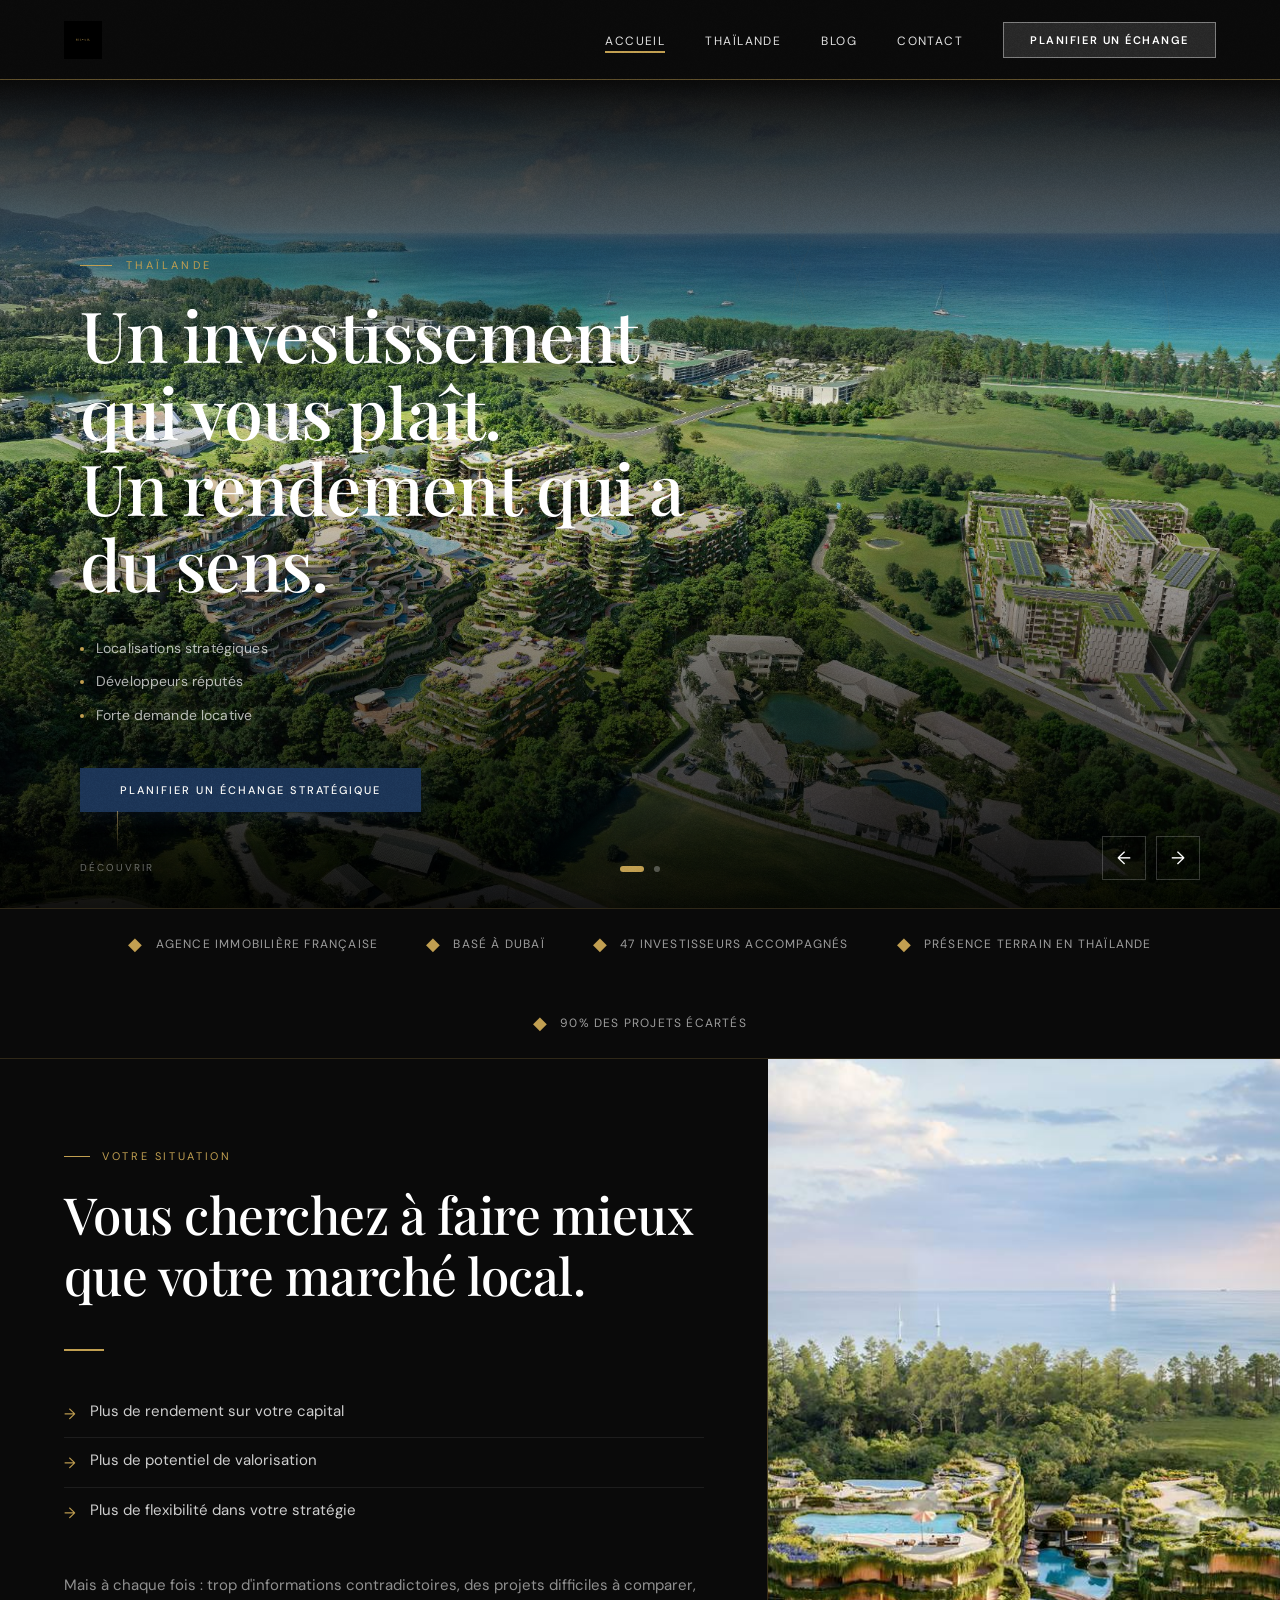
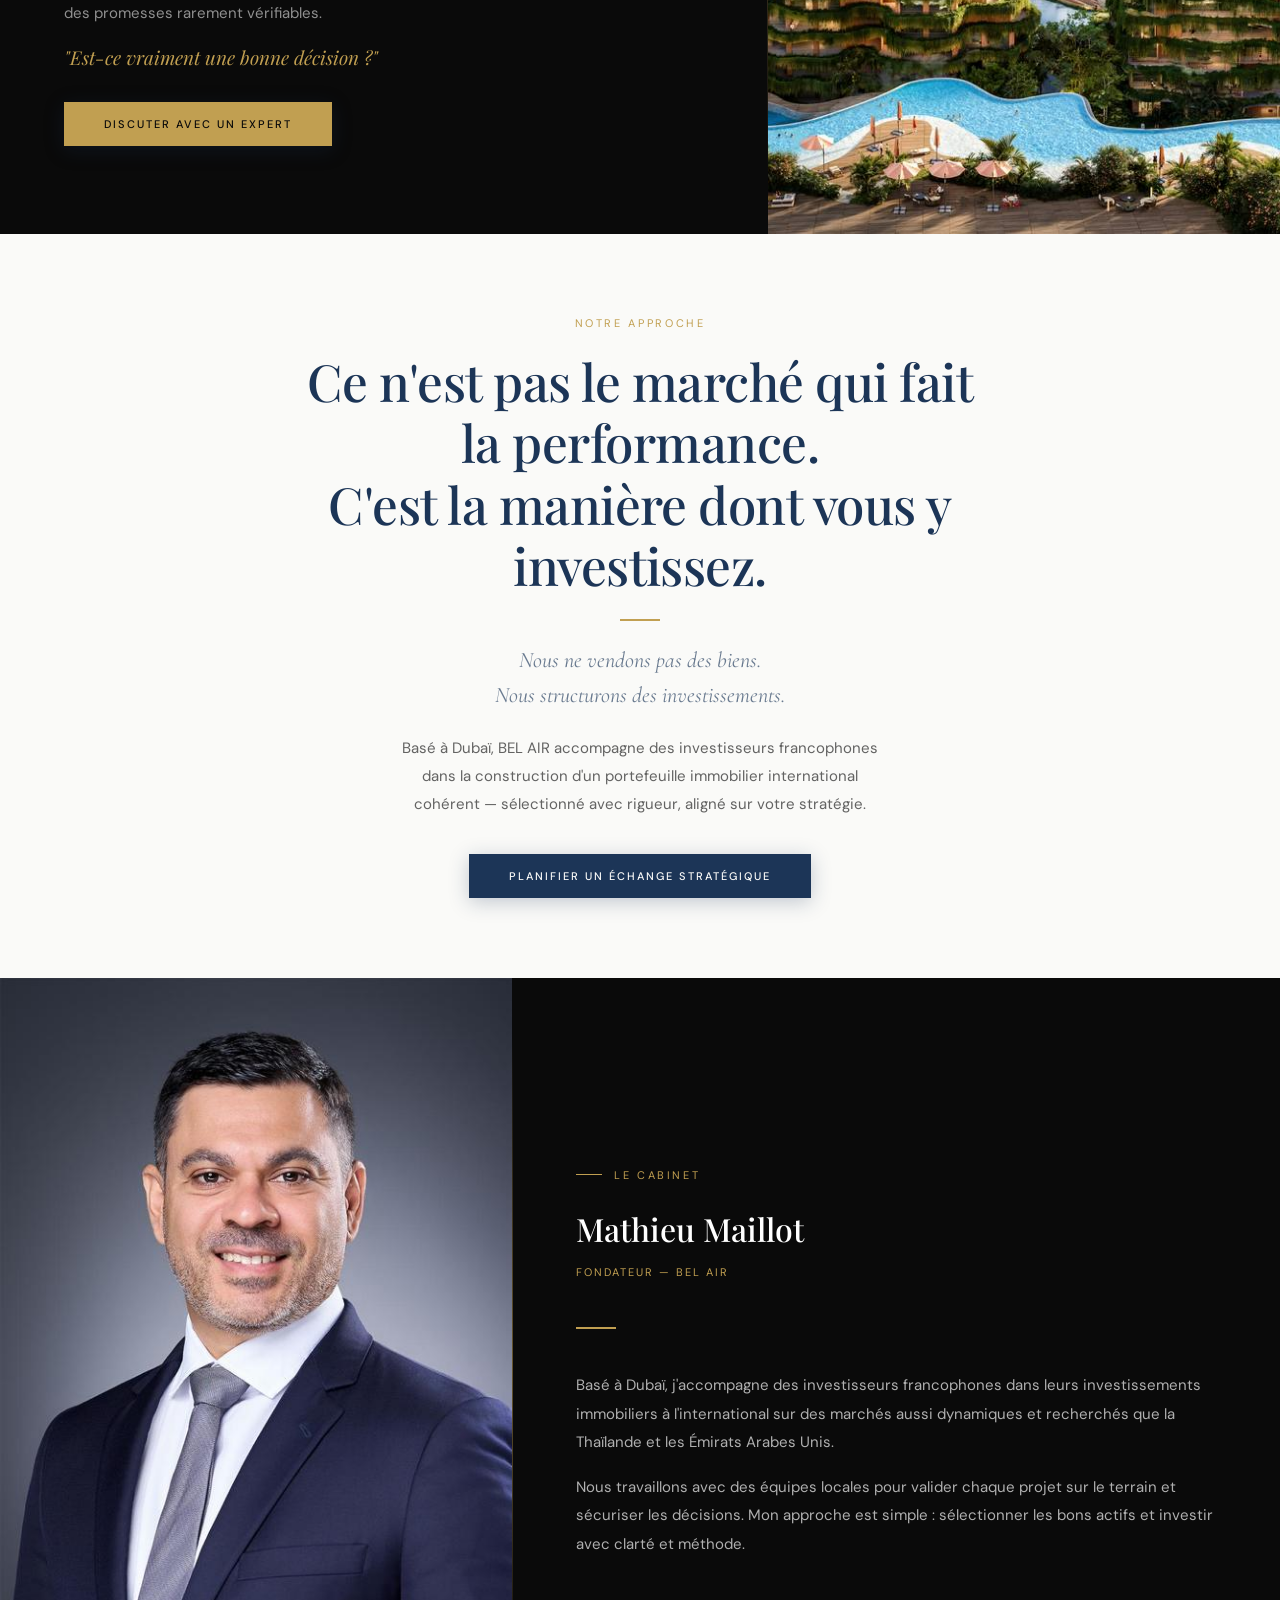
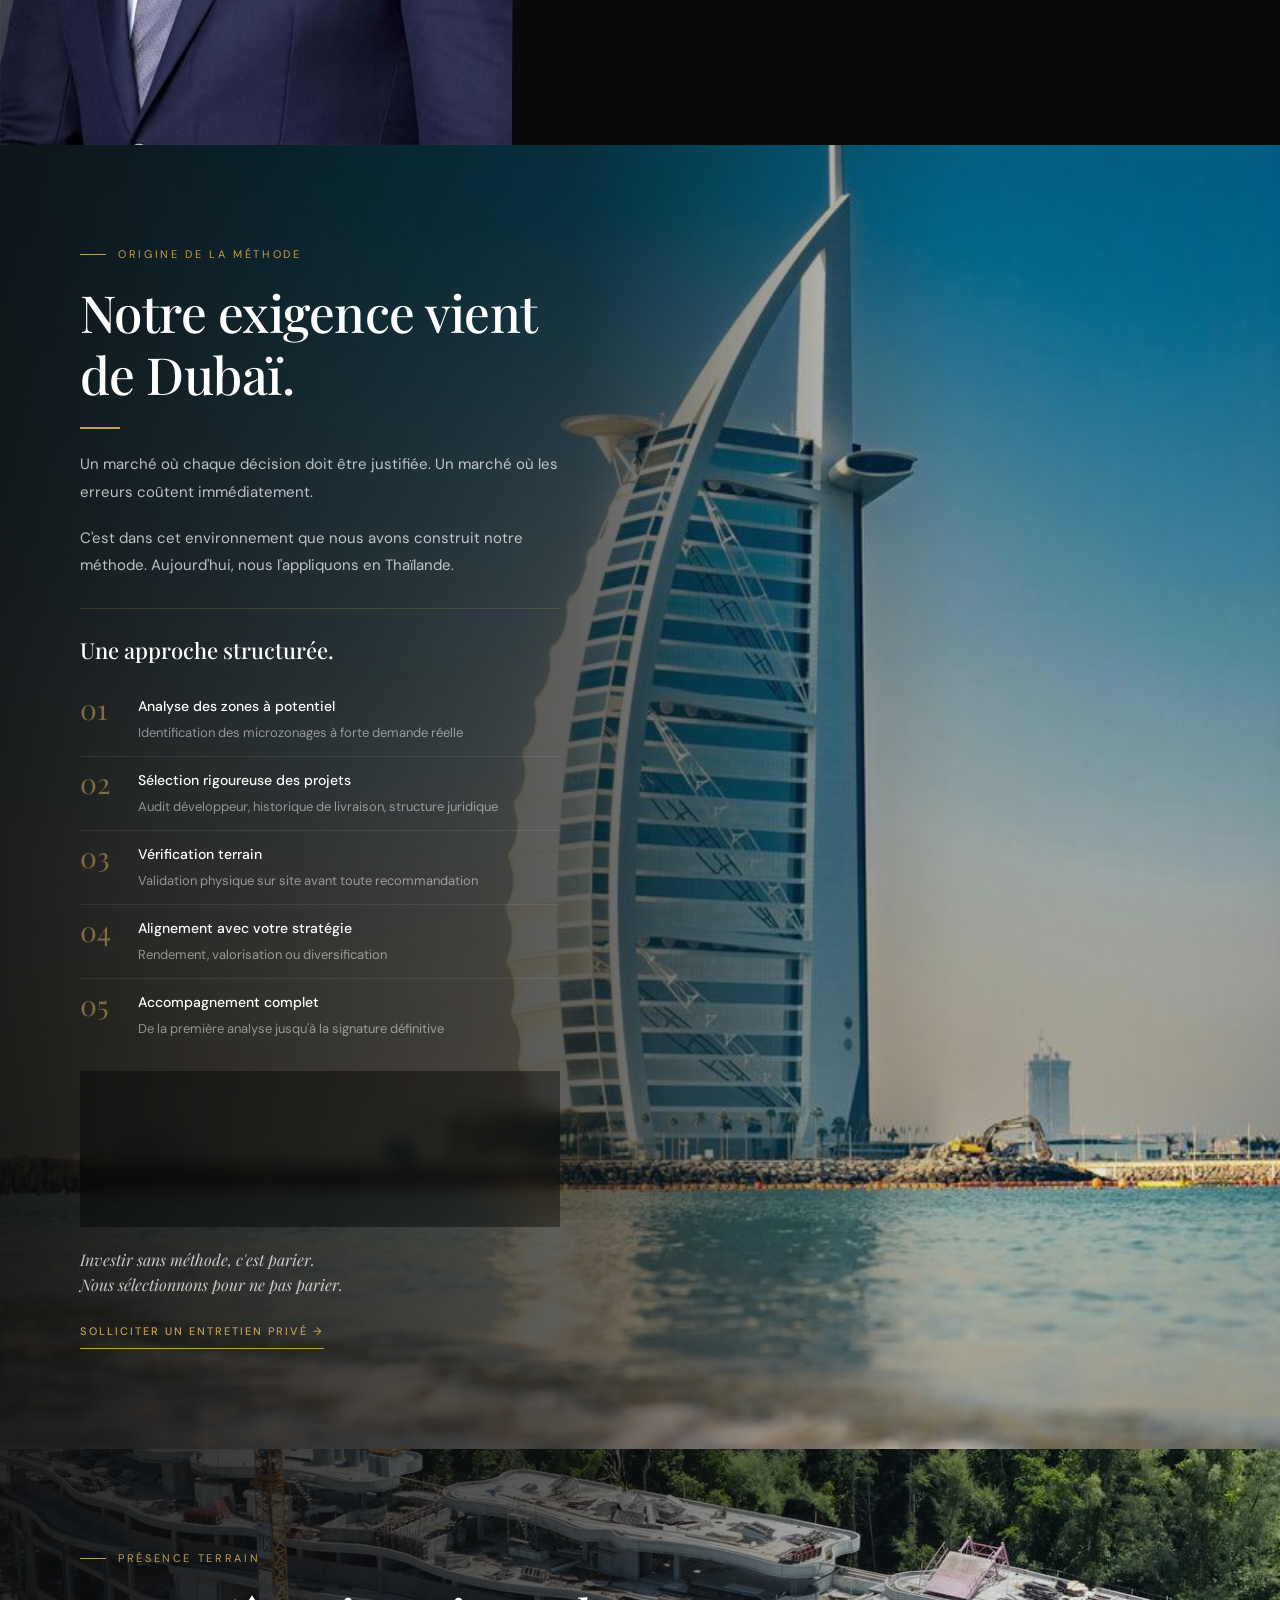
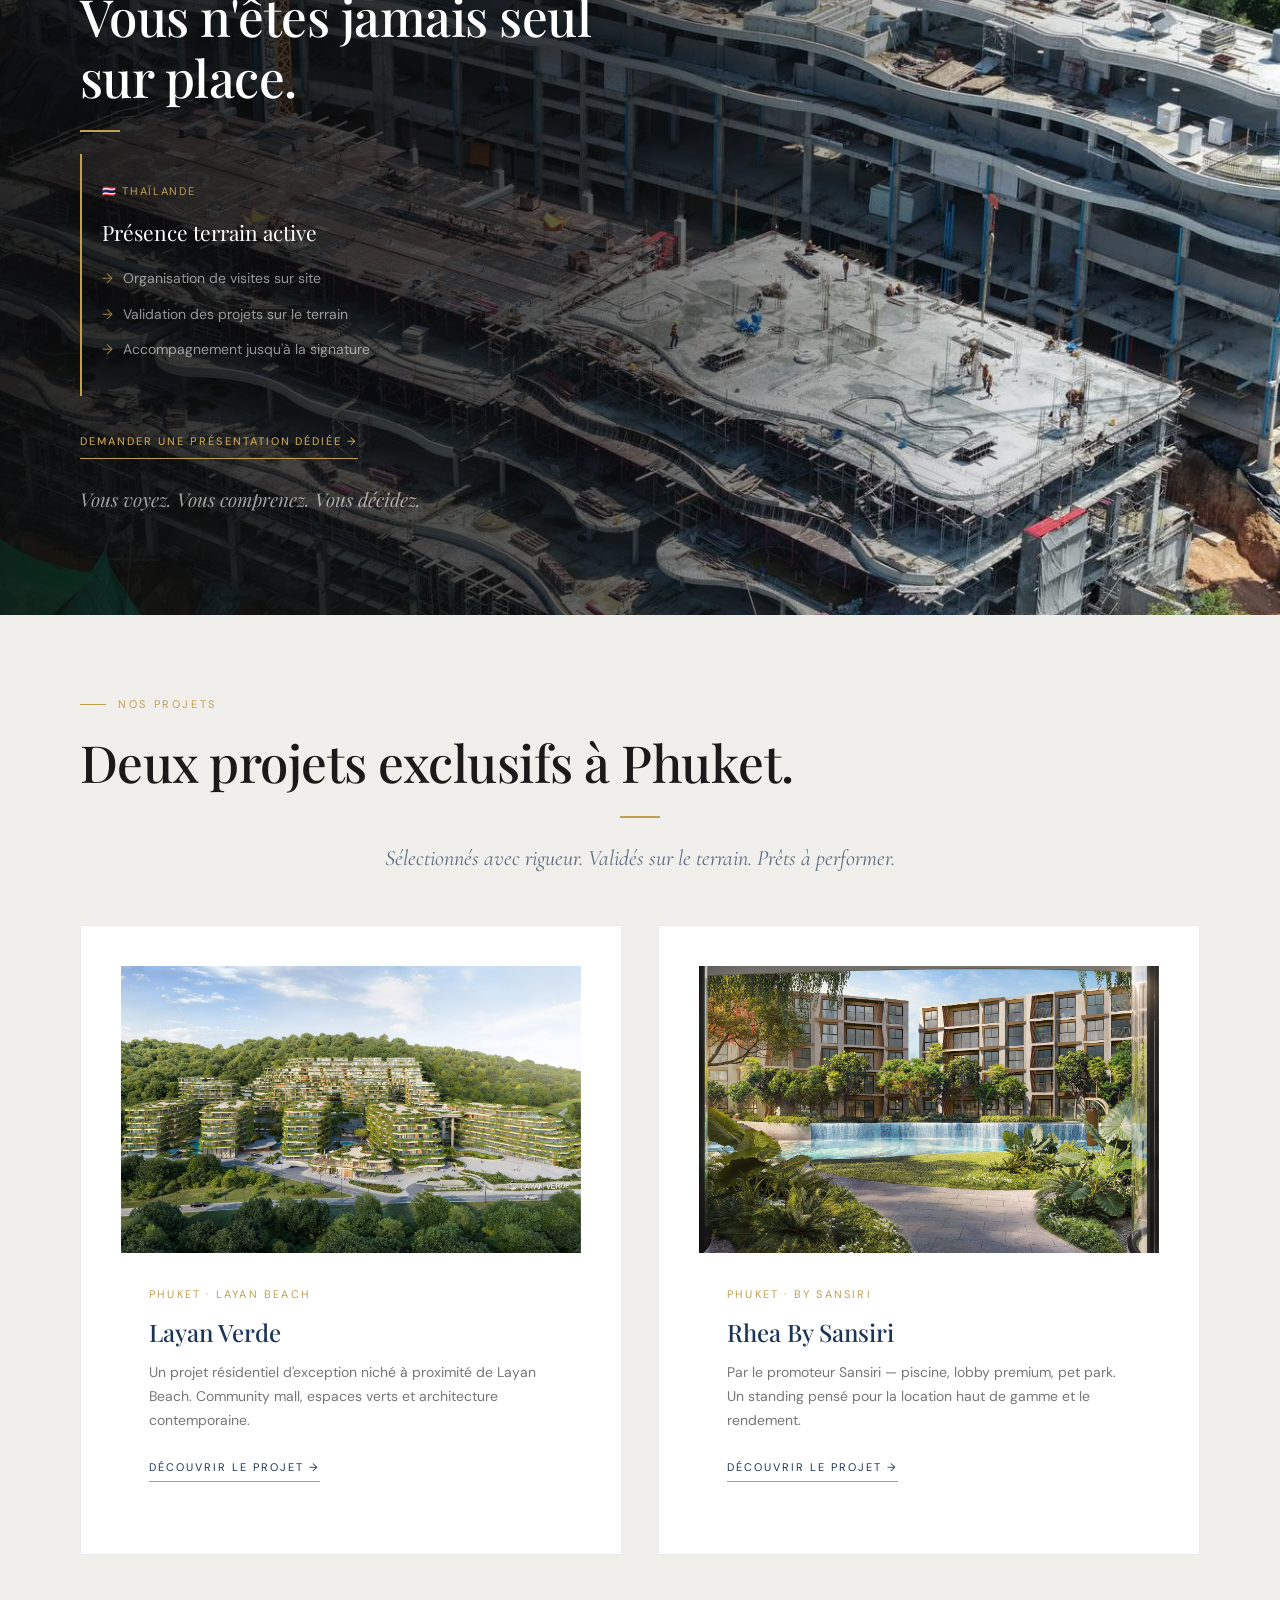
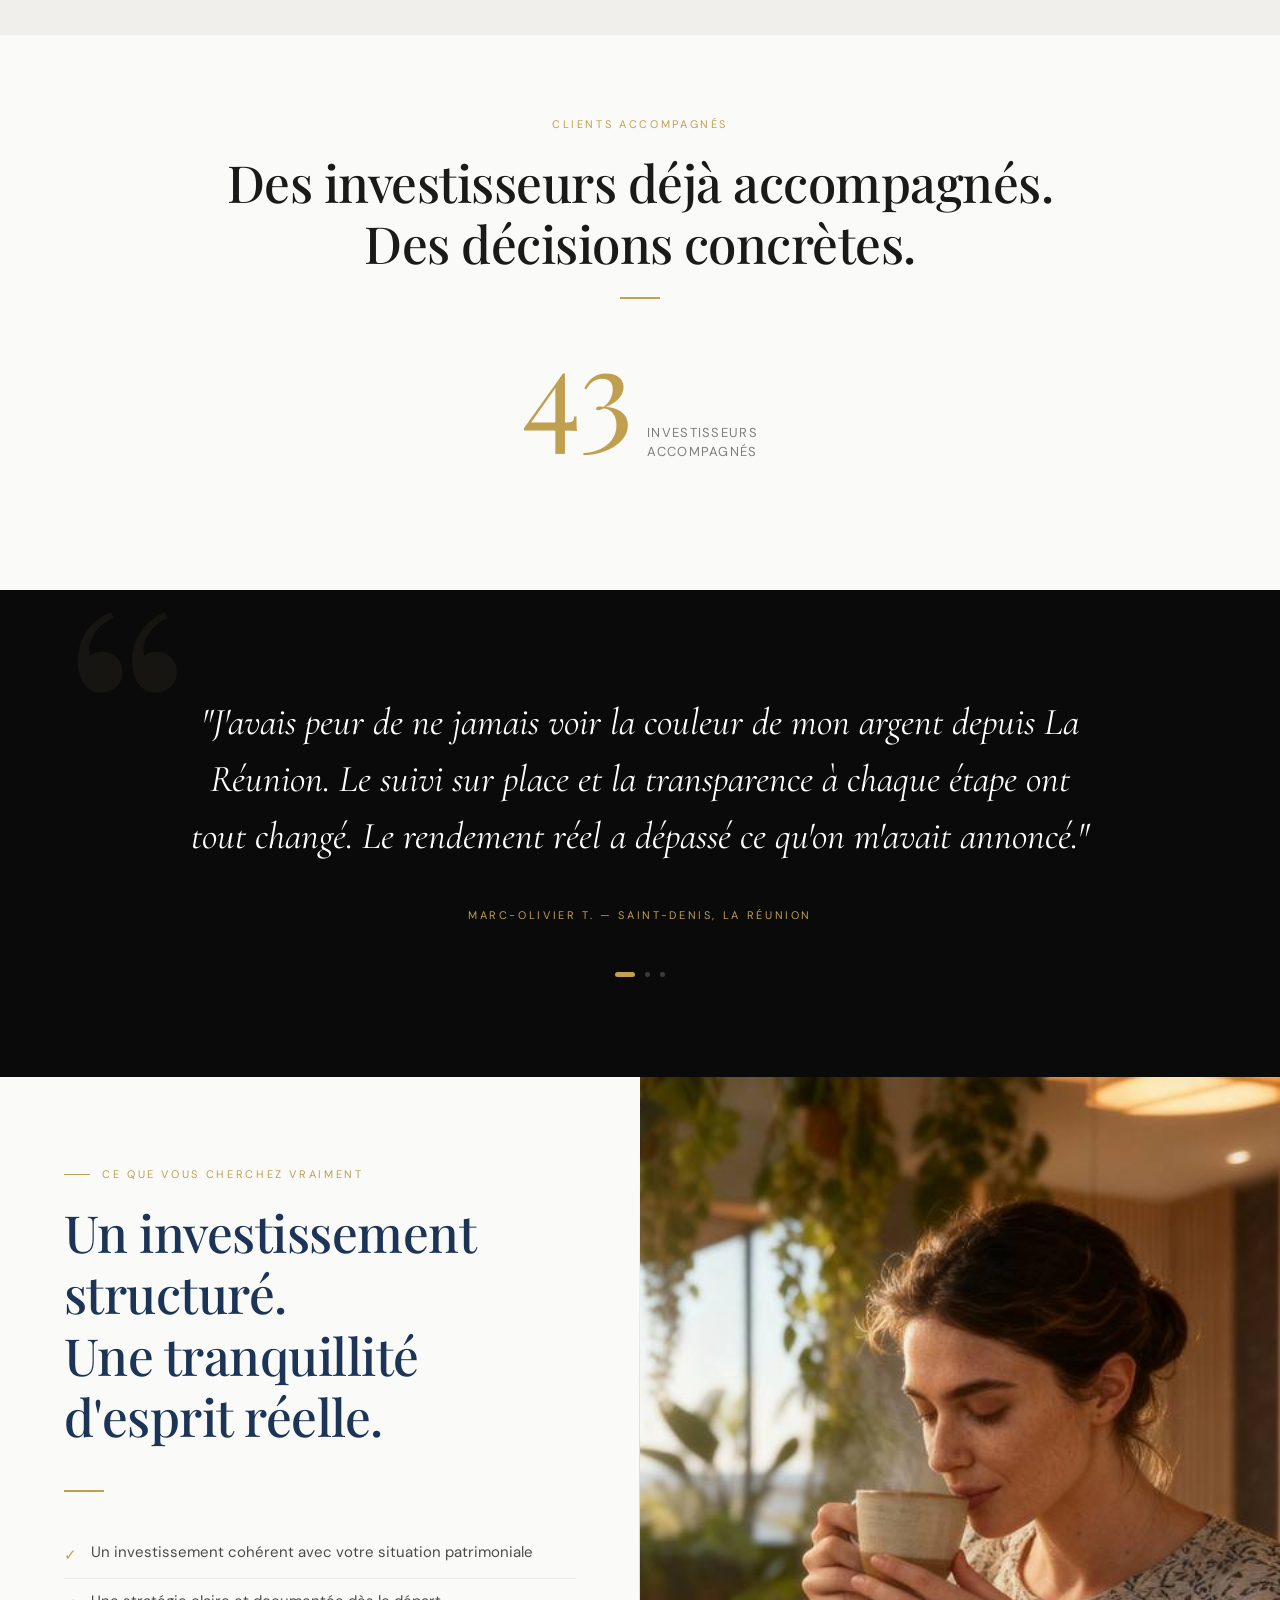
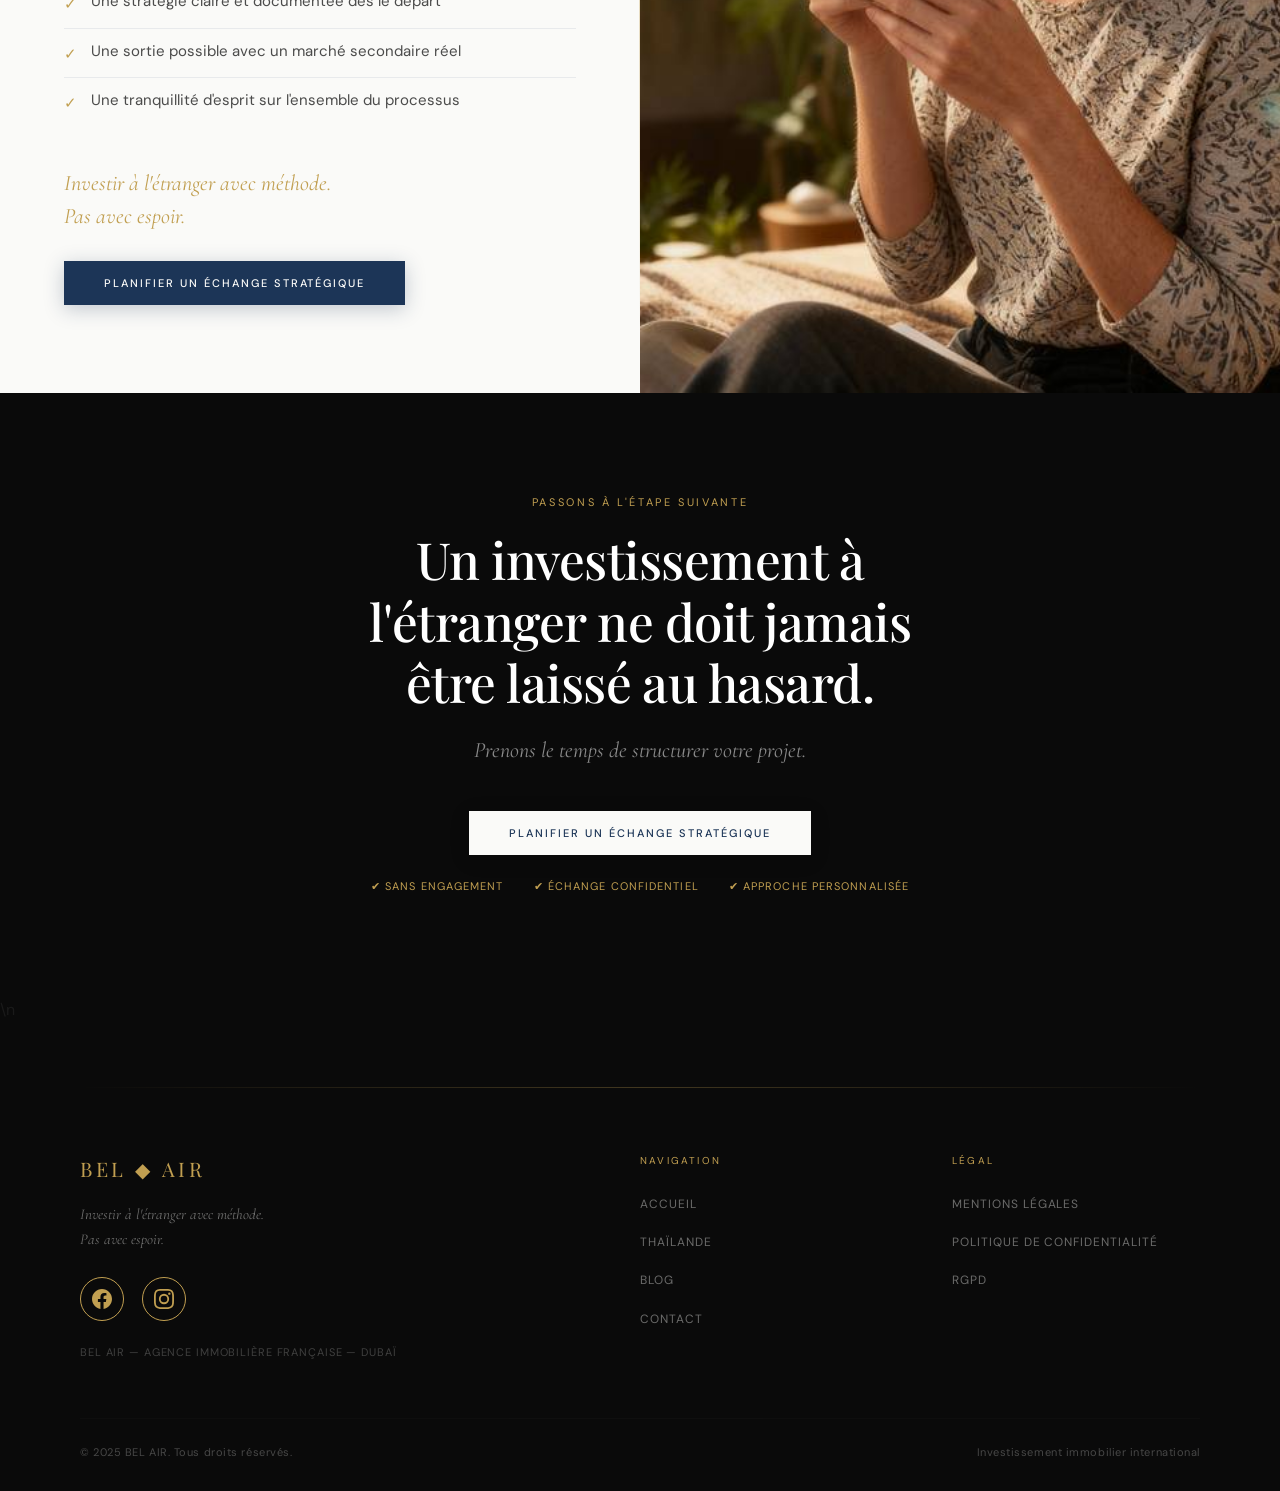
==== commit f5506b70: "Fix footer gap + update project specs + cursor cleanup Project specs (both Layan Verde & Rhea By San" ====
--- a/index.html
+++ b/index.html
@@ -1198,10 +1198,10 @@
       <h2>Caractéristiques</h2>
       <ul>
         <li><strong>Localisation</strong> : Layan Beach, côte ouest de Phuket</li>
-        <li><strong>Type</strong> : À préciser</li>
-        <li><strong>Prix à partir de</strong> : À préciser</li>
-        <li><strong>Livraison</strong> : À préciser</li>
-        <li><strong>Rendement estimé</strong> : À préciser</li>
+        <li><strong>Type</strong> : Condominium</li>
+        <li><strong>Prix à partir de</strong> : 110 000 €</li>
+        <li><strong>Livraison</strong> : 4ème trimestre 2027</li>
+        <li><strong>Rendement estimé</strong> : 7 – 8 % net</li>
         <li><strong>Équipements</strong> : Community mall, espaces verts, architecture contemporaine</li>
       </ul>
 
@@ -1247,10 +1247,10 @@
       <ul>
         <li><strong>Promoteur</strong> : Sansiri</li>
         <li><strong>Localisation</strong> : Phuket</li>
-        <li><strong>Type</strong> : À préciser</li>
-        <li><strong>Prix à partir de</strong> : À préciser</li>
-        <li><strong>Livraison</strong> : À préciser</li>
-        <li><strong>Rendement estimé</strong> : À préciser</li>
+        <li><strong>Type</strong> : Condominium</li>
+        <li><strong>Prix à partir de</strong> : 110 000 €</li>
+        <li><strong>Livraison</strong> : 4ème trimestre 2027</li>
+        <li><strong>Rendement estimé</strong> : 7 – 8 % net</li>
         <li><strong>Équipements</strong> : Piscine, lobby premium, pet park, salle de sport</li>
       </ul>
 
--- a/css/style.css
+++ b/css/style.css
@@ -11,13 +11,15 @@
 }
 *, *::before, *::after { box-sizing: border-box; margin: 0; padding: 0; }
 html { scroll-behavior: smooth; font-size: 16px; }
+/* Ensure page fills space and footer sticks */
 body {
   font-family: 'DM Sans', sans-serif;
-  background: var(--cream);
+  background: #0A0A0A;
   color: var(--ink);
   line-height: 1.7;
   overflow-x: hidden;
 }
+.page { background: var(--cream); }
 h1, h2, h3, h4 { font-family: 'Playfair Display', serif; font-weight: 500; line-height: 1.2; }
 a { text-decoration: none; color: inherit; }
 button { cursor: pointer; font-family: 'DM Sans', sans-serif; }
@@ -883,6 +885,14 @@
   background: #0A0A0A;
   color: var(--cream);
   padding: 64px 80px 30px;
+  margin-top: 0;
+}
+footer::before {
+  content: '';
+  display: block;
+  height: 1px;
+  background: linear-gradient(to right, transparent, rgba(193,159,81,0.3), transparent);
+  margin-bottom: 64px;
 }
 .footer-grid { display: grid; grid-template-columns: 2fr 1fr 1fr; gap: 64px; margin-bottom: 56px; }
 .footer-logo { 
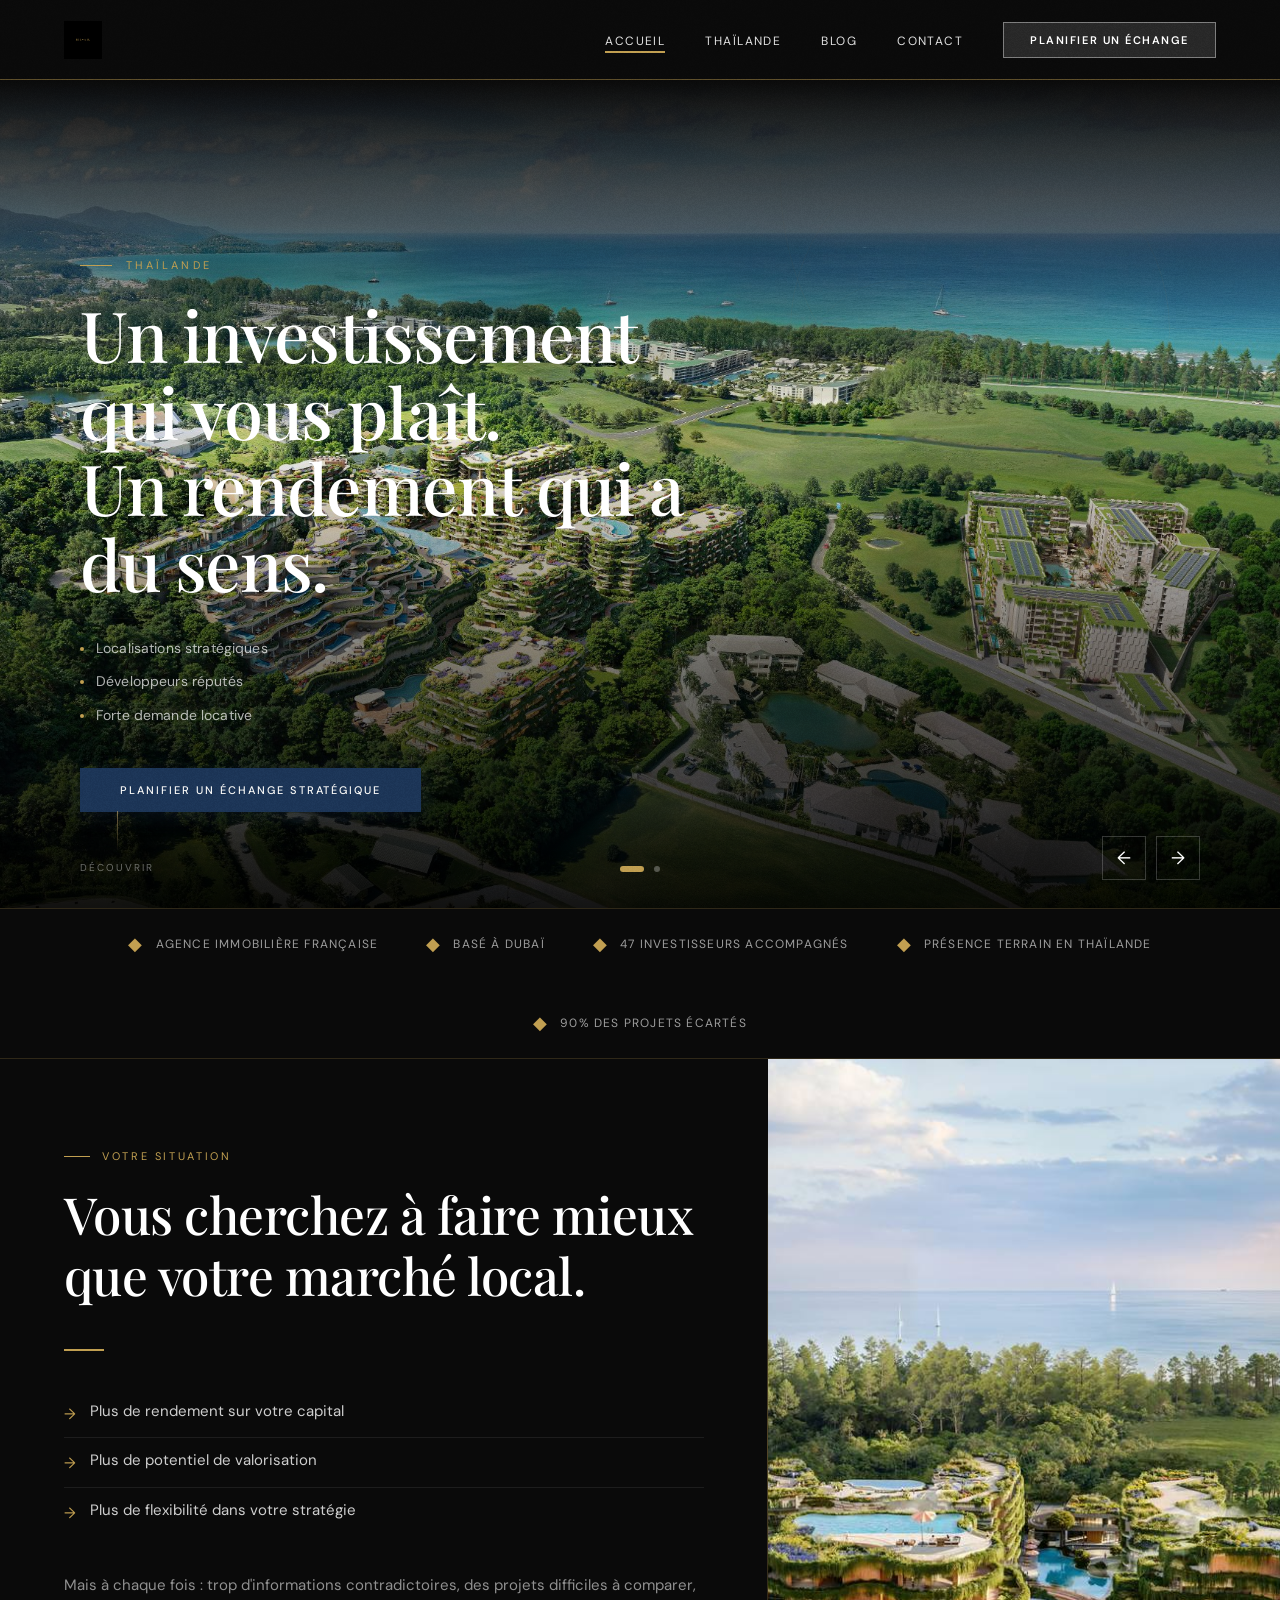
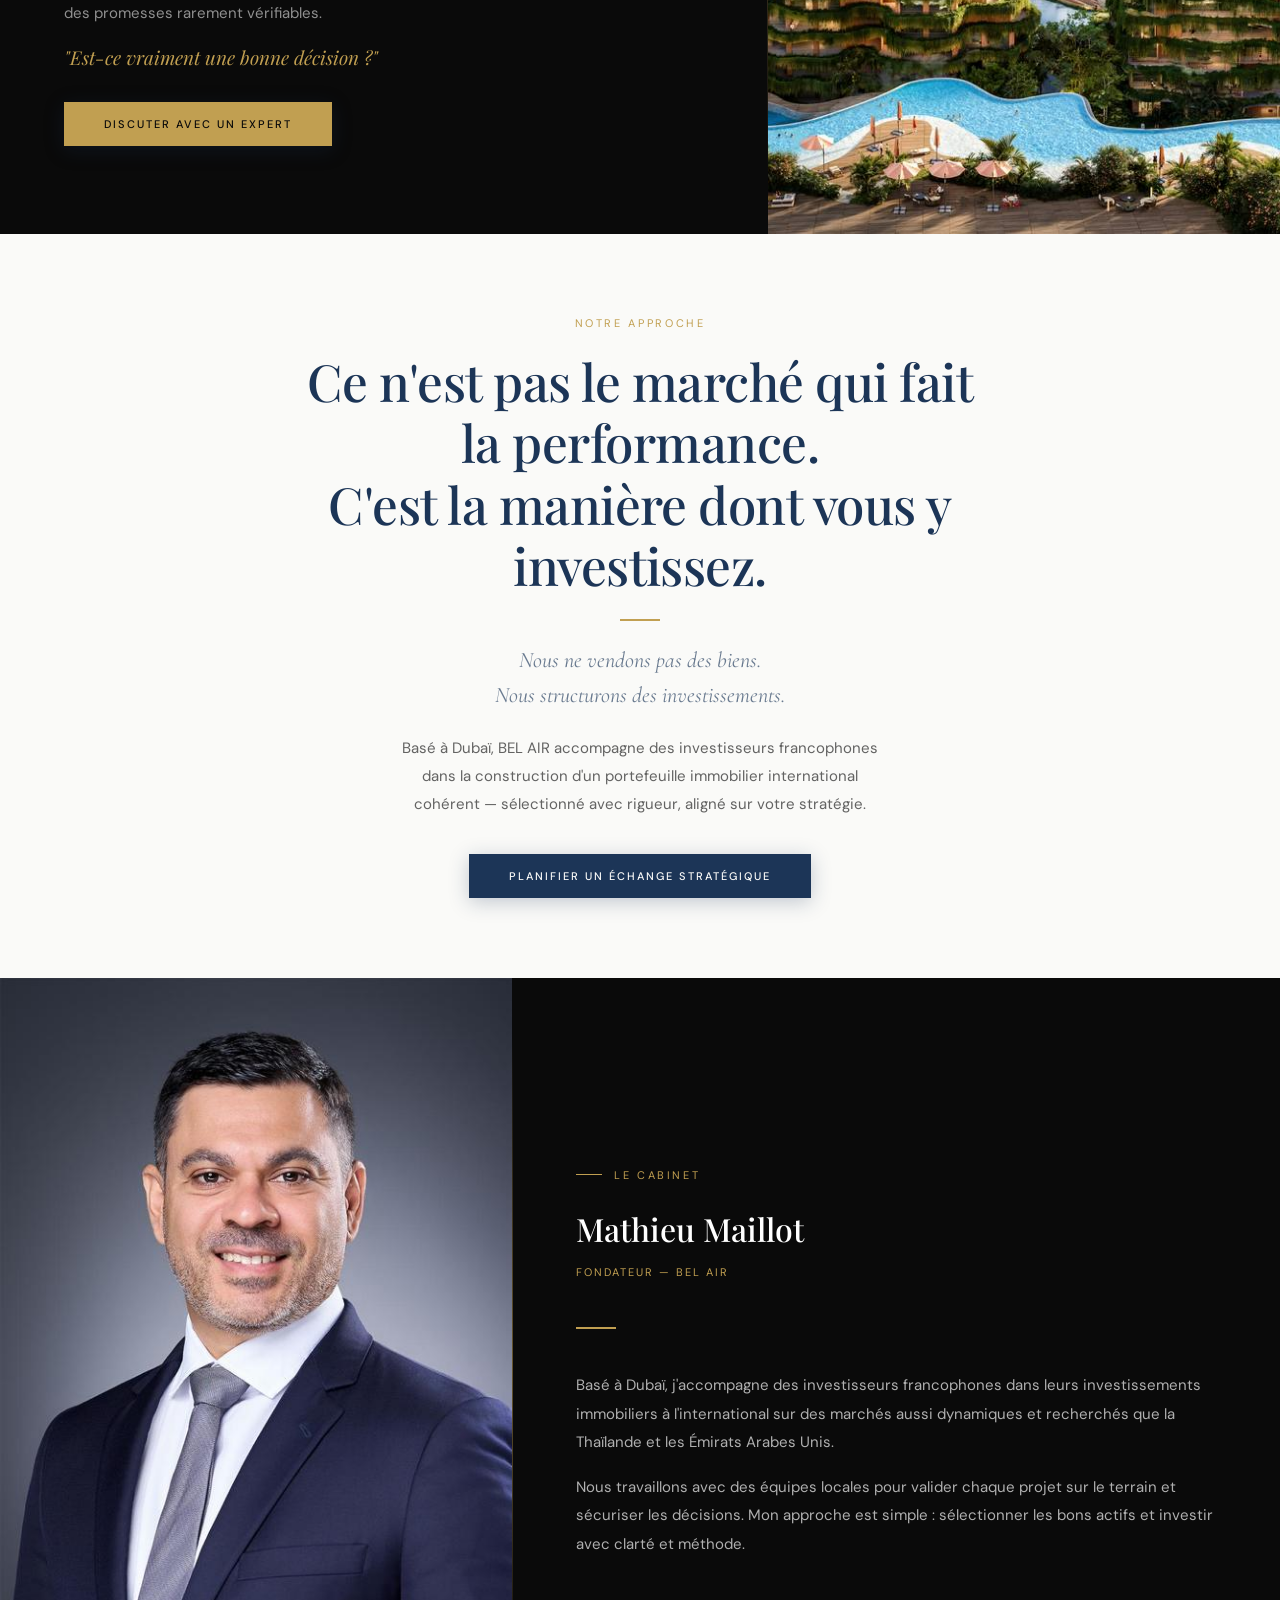
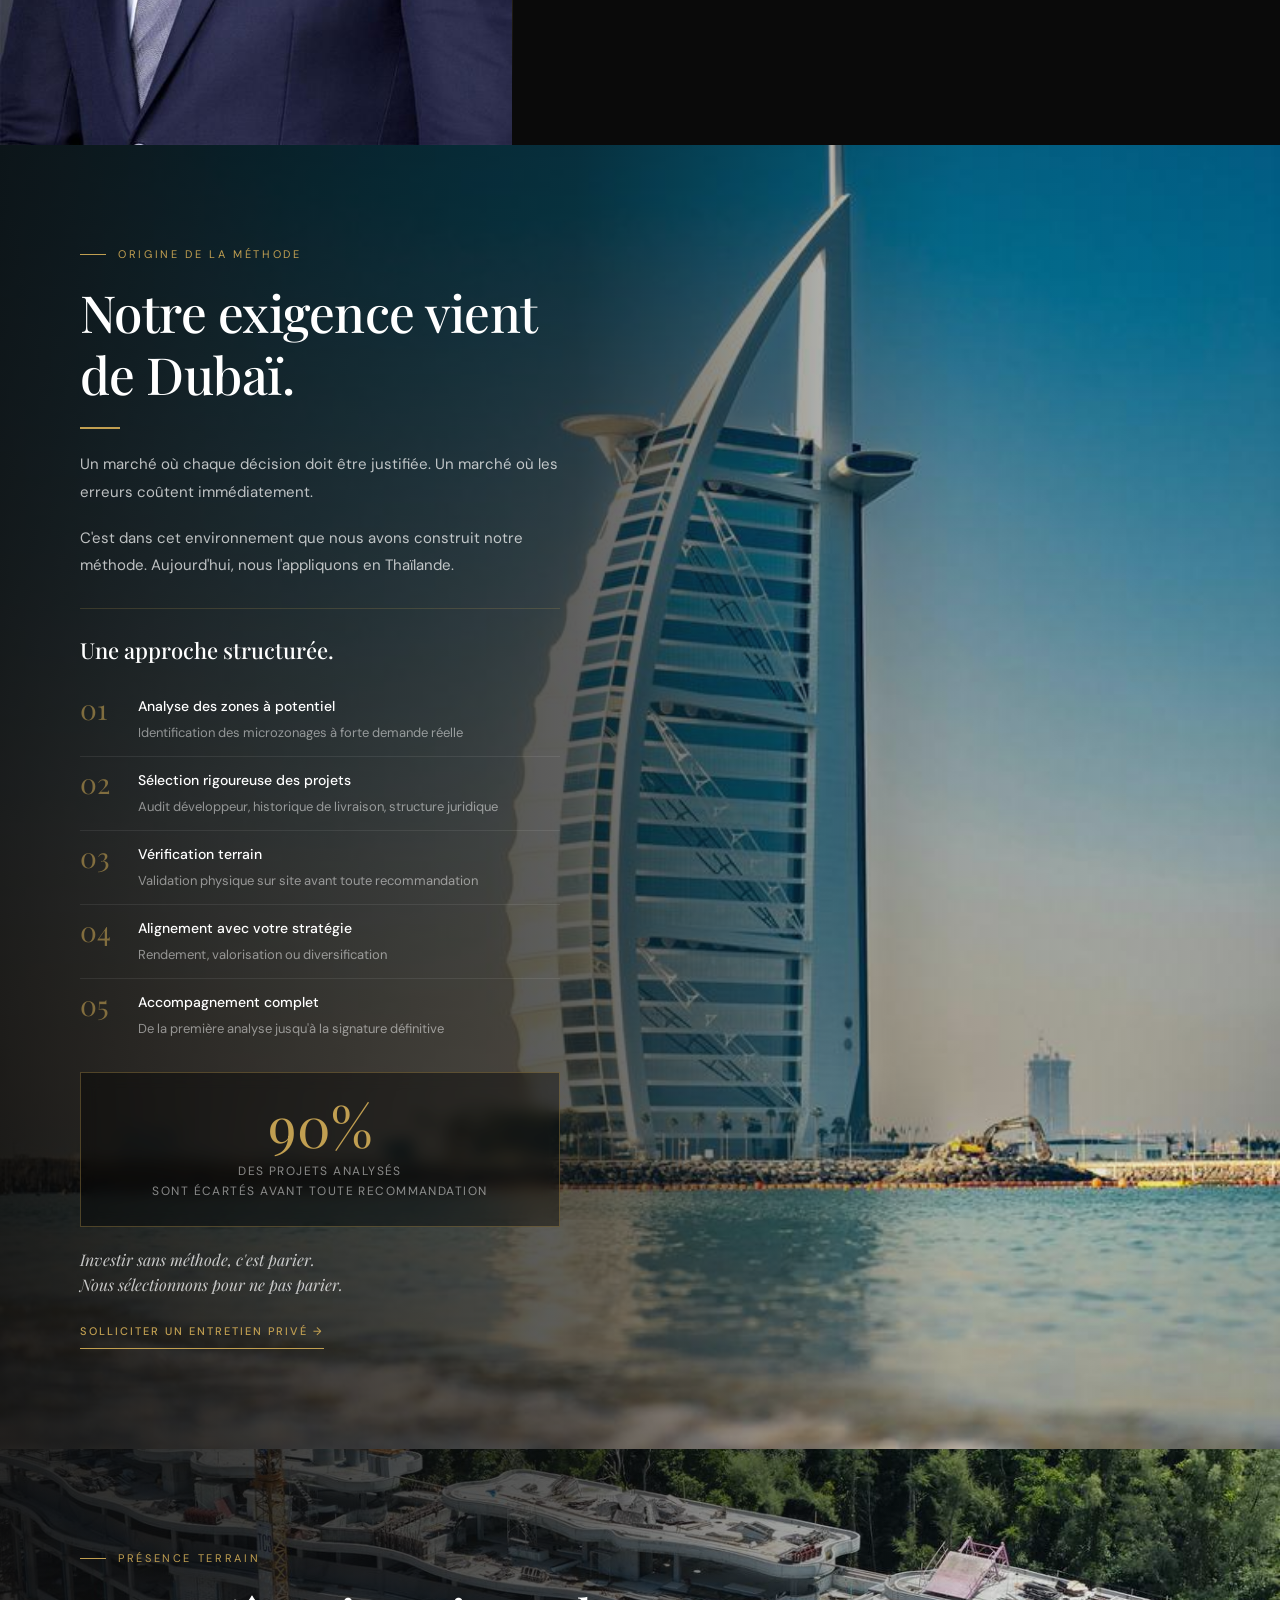
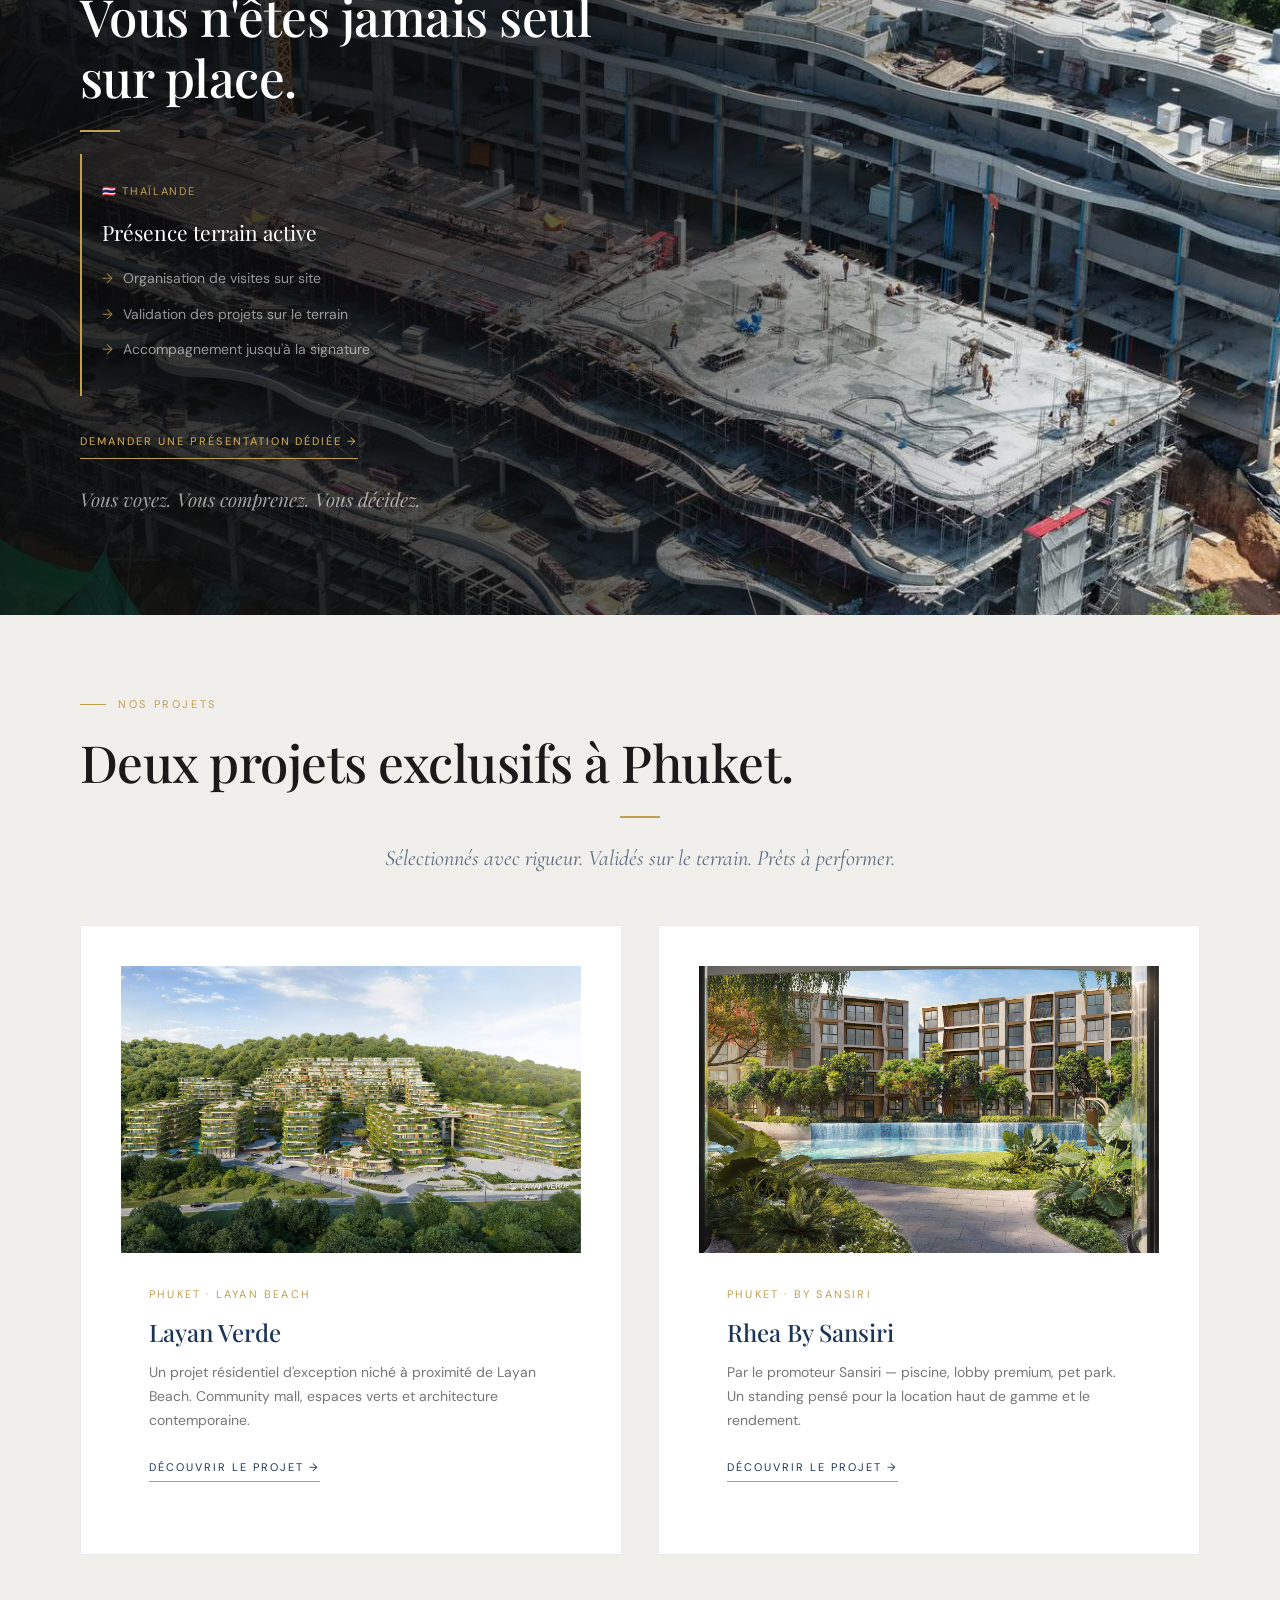
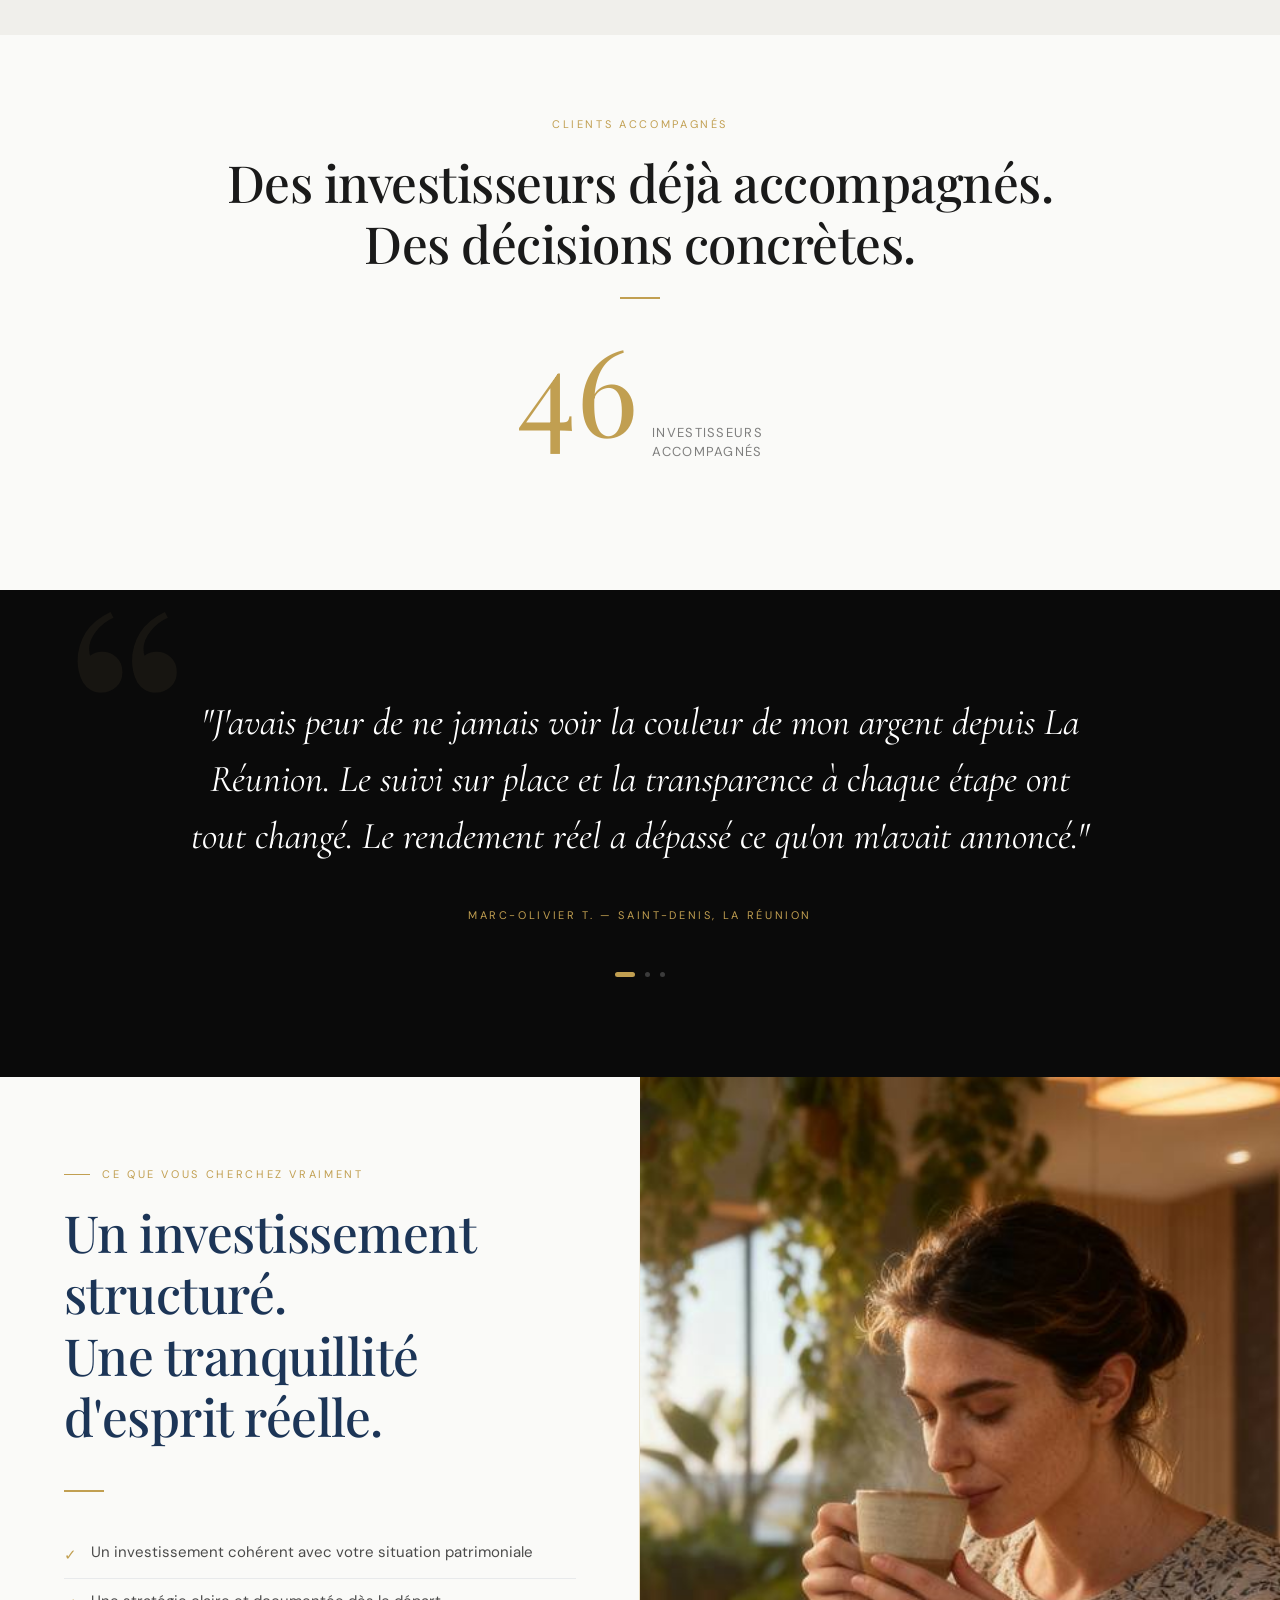
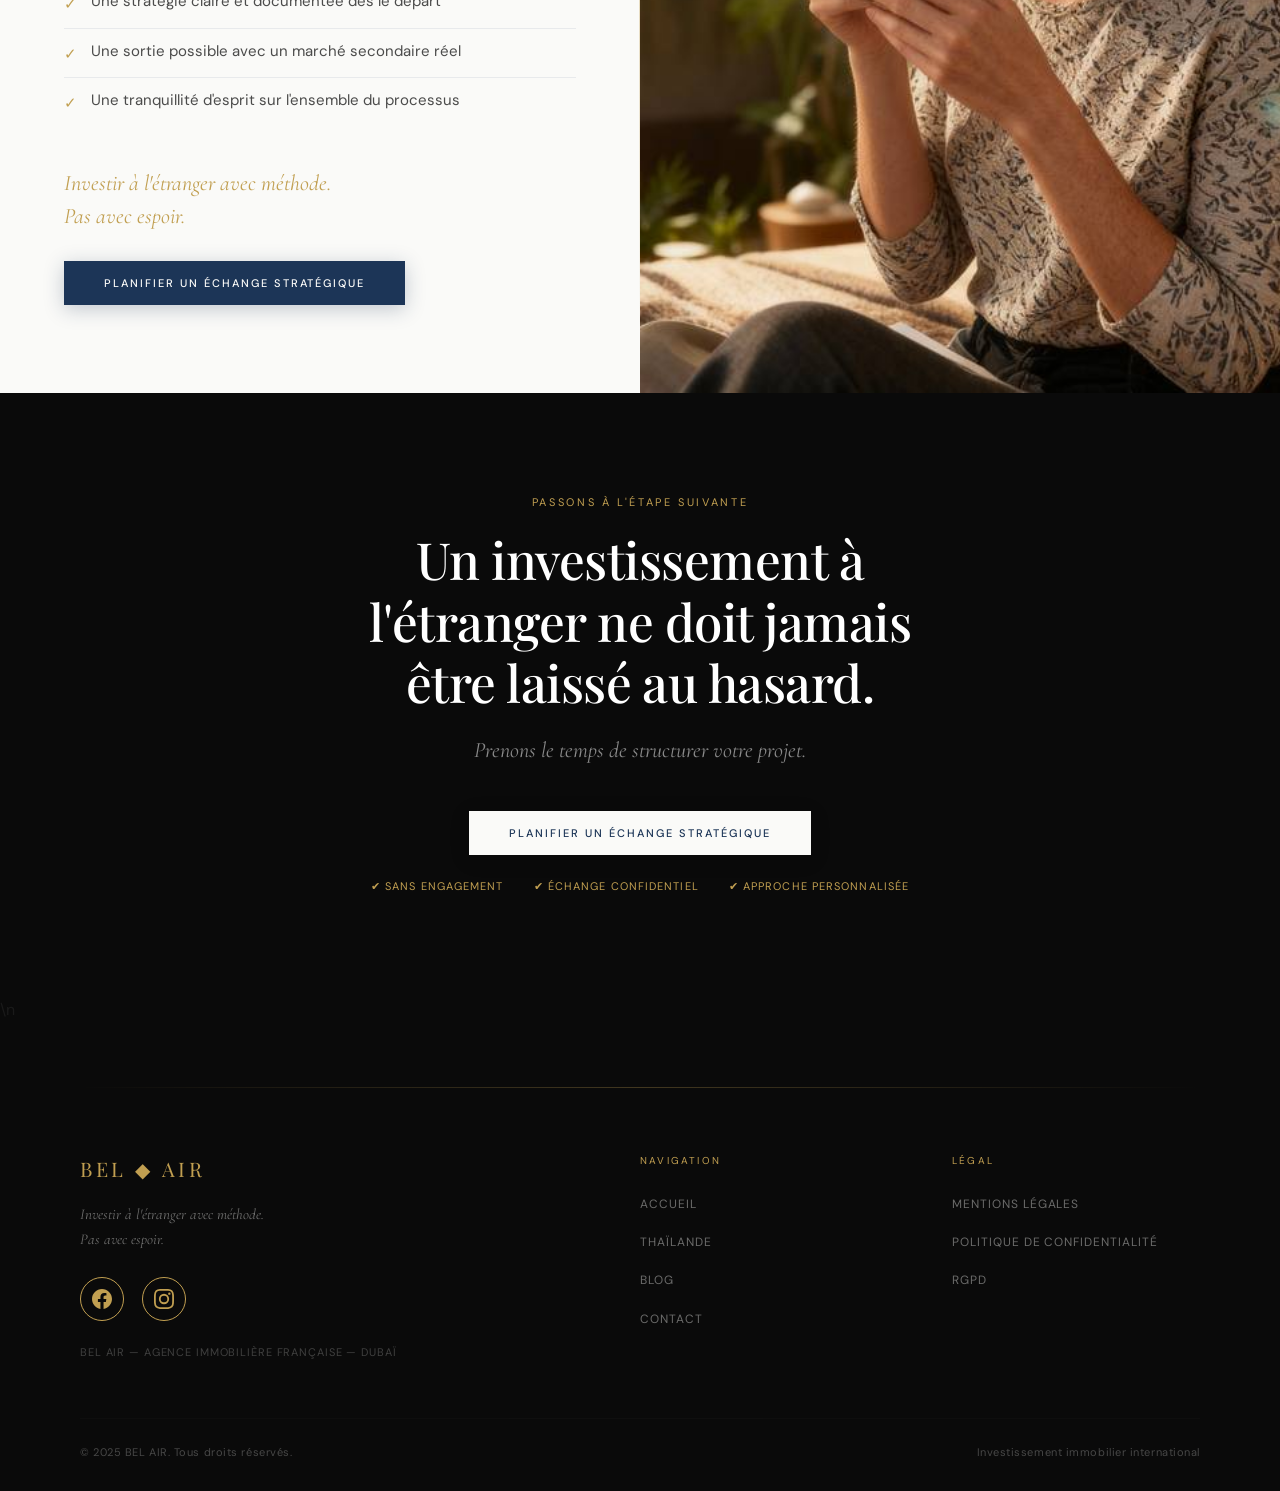
==== commit 78460bba: "Update Layan Verde specs: 160K€, 8-10% net Layan Verde: 160 000€, Q4 2027, 8-10% net Rhea By Sansiri" ====
--- a/index.html
+++ b/index.html
@@ -1199,9 +1199,9 @@
       <ul>
         <li><strong>Localisation</strong> : Layan Beach, côte ouest de Phuket</li>
         <li><strong>Type</strong> : Condominium</li>
-        <li><strong>Prix à partir de</strong> : 110 000 €</li>
+        <li><strong>Prix à partir de</strong> : 160 000 €</li>
         <li><strong>Livraison</strong> : 4ème trimestre 2027</li>
-        <li><strong>Rendement estimé</strong> : 7 – 8 % net</li>
+        <li><strong>Rendement estimé</strong> : 8 – 10 % net</li>
         <li><strong>Équipements</strong> : Community mall, espaces verts, architecture contemporaine</li>
       </ul>
 
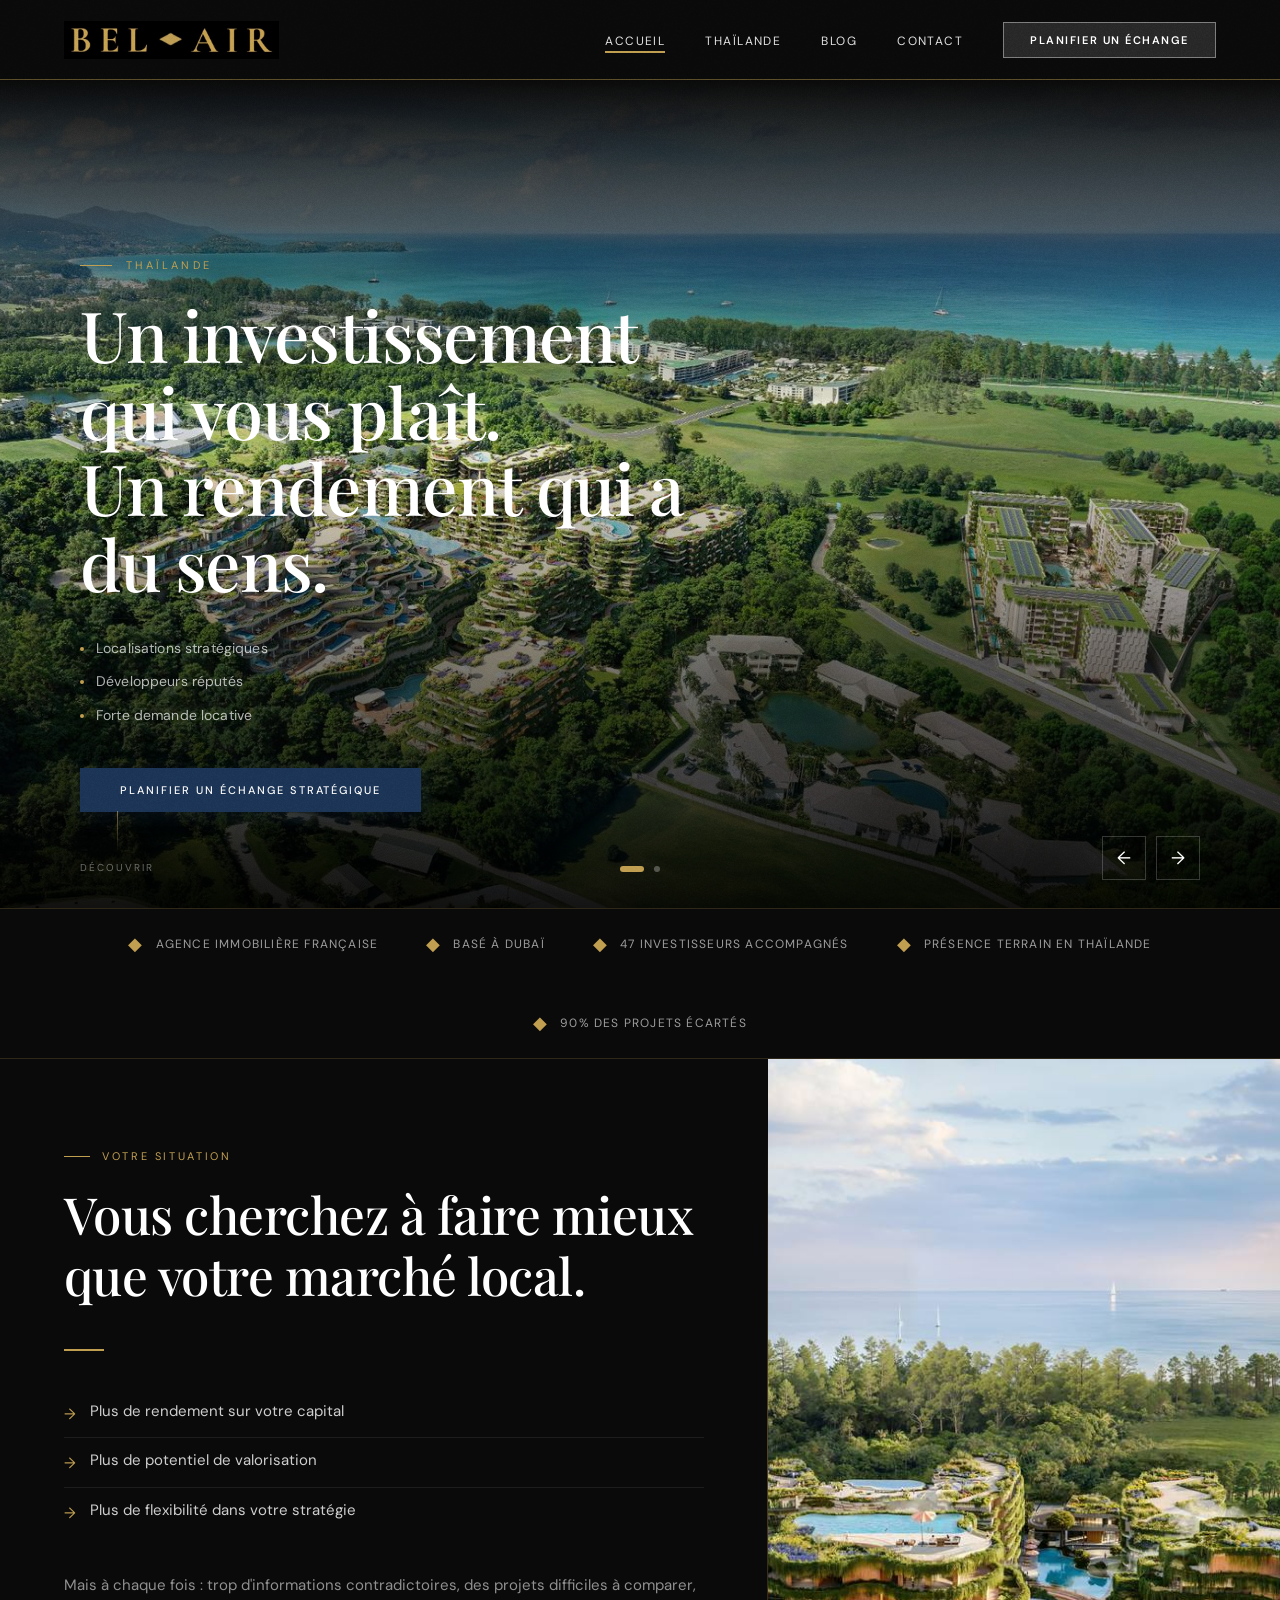
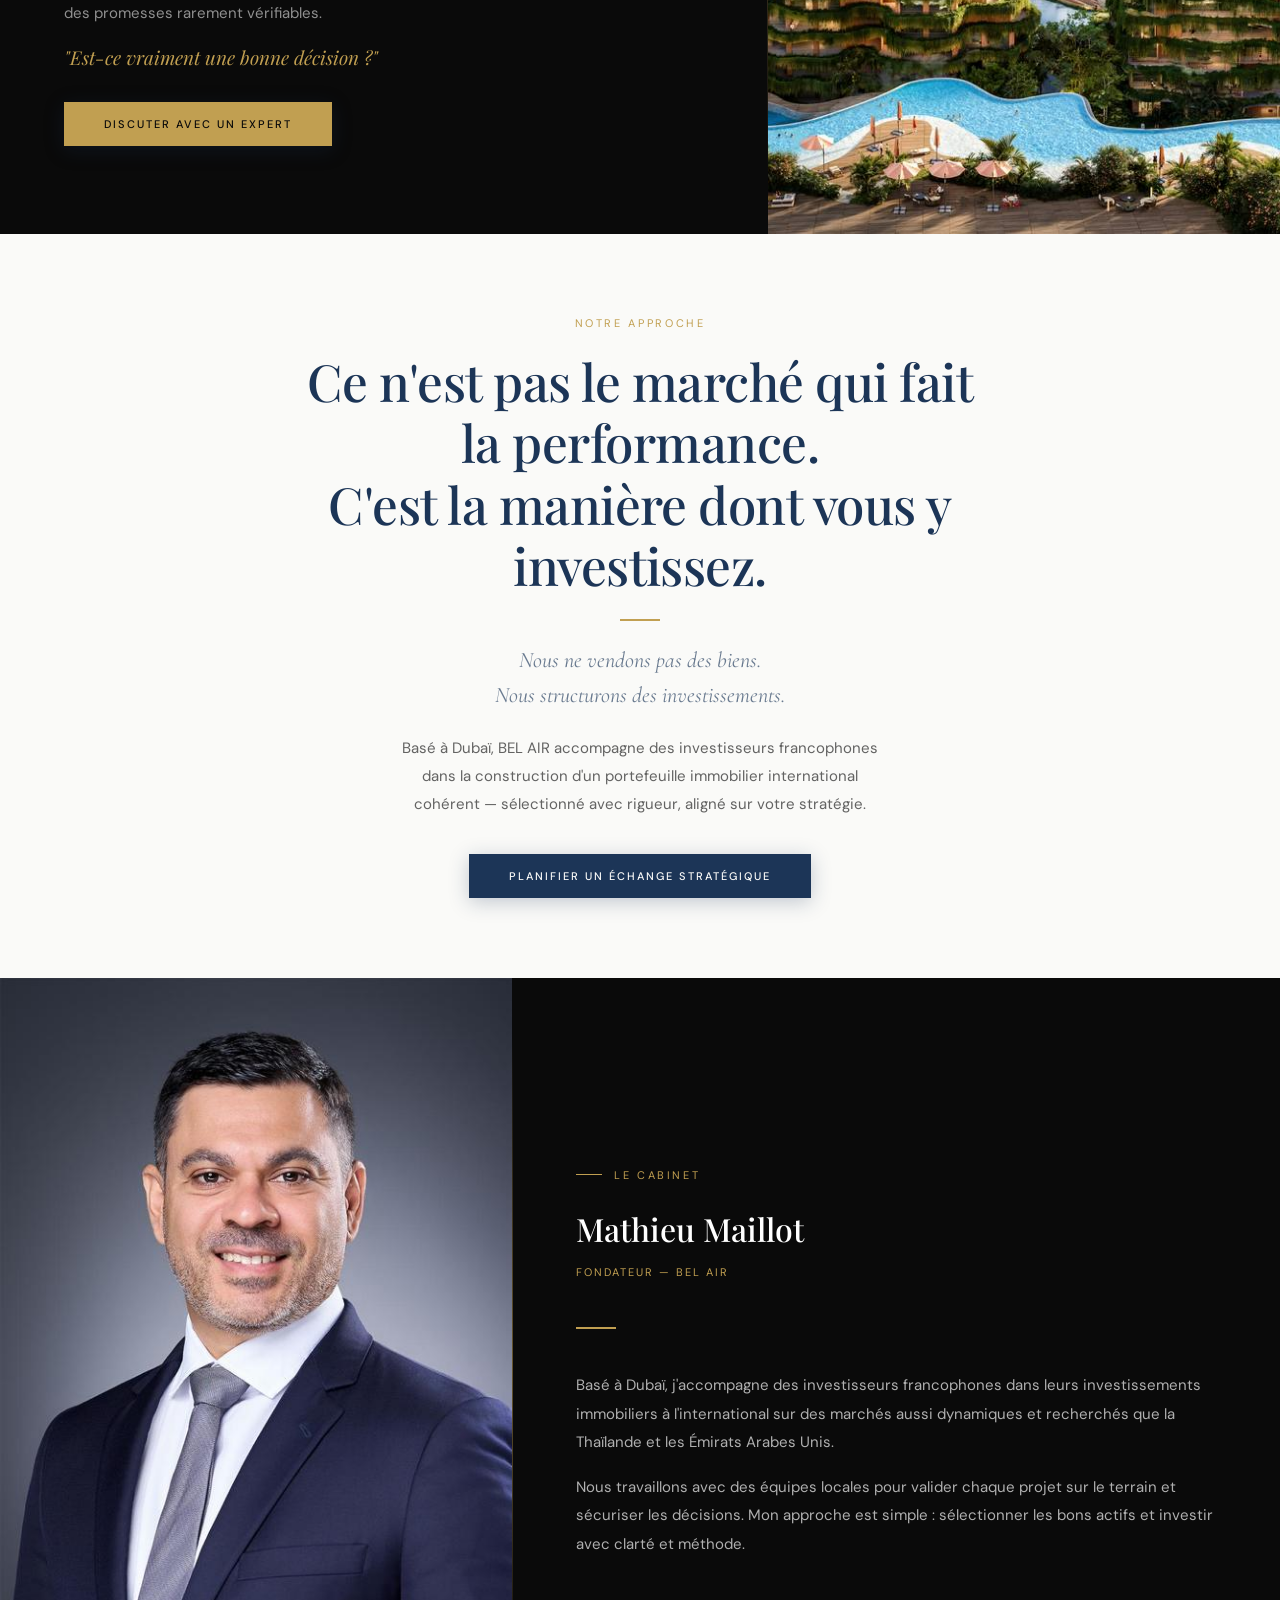
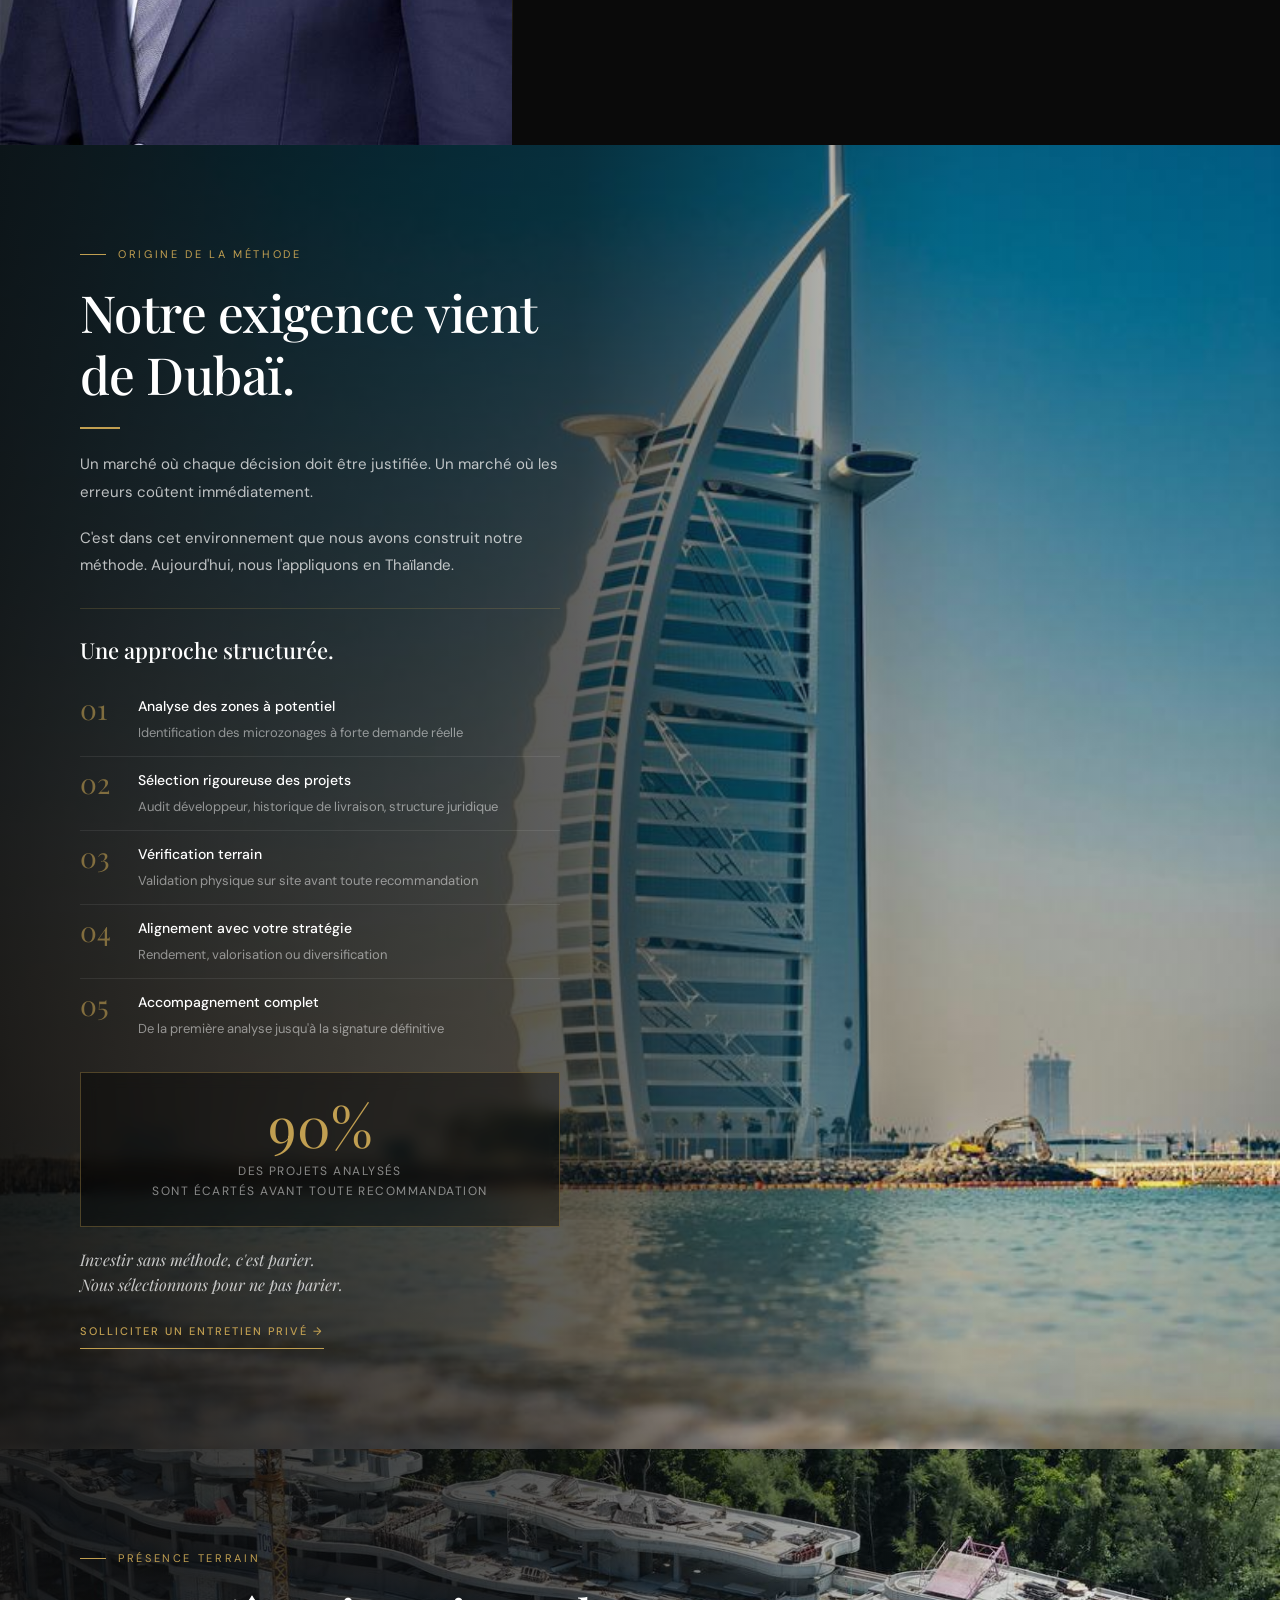
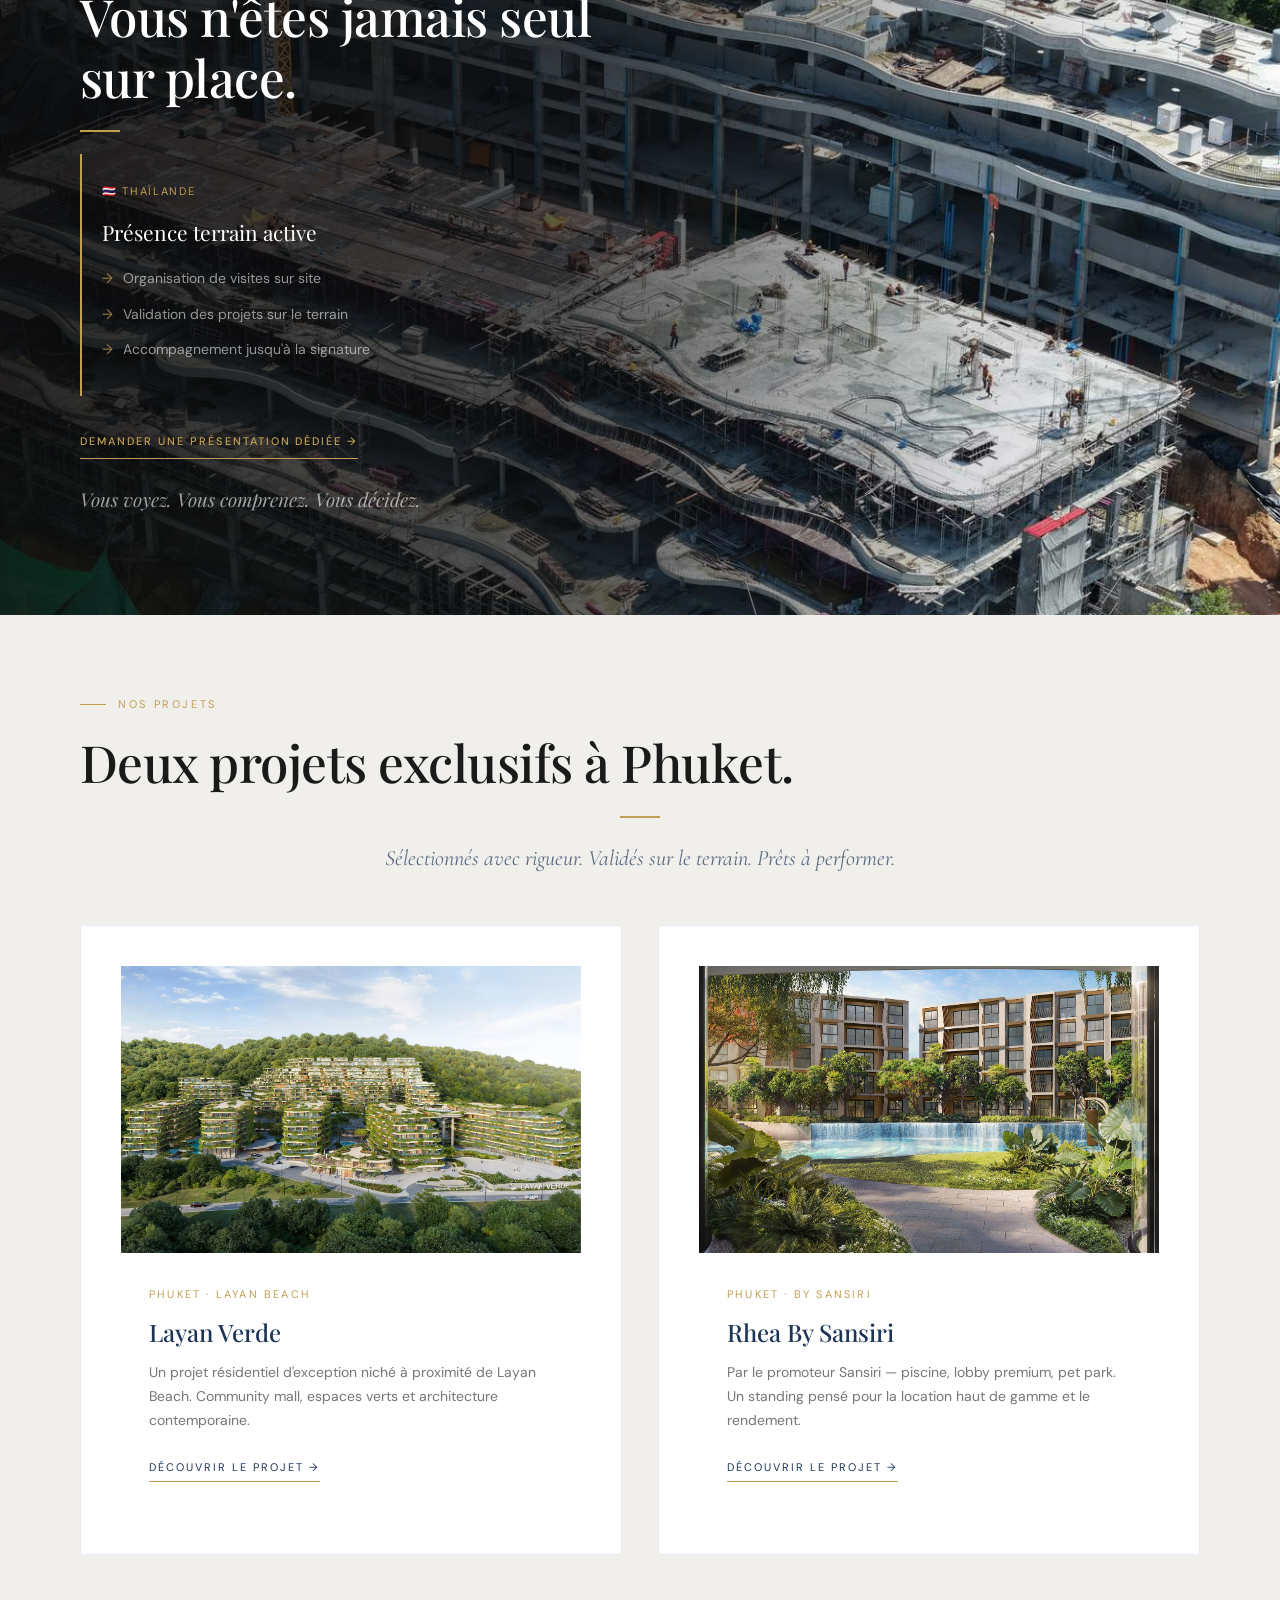
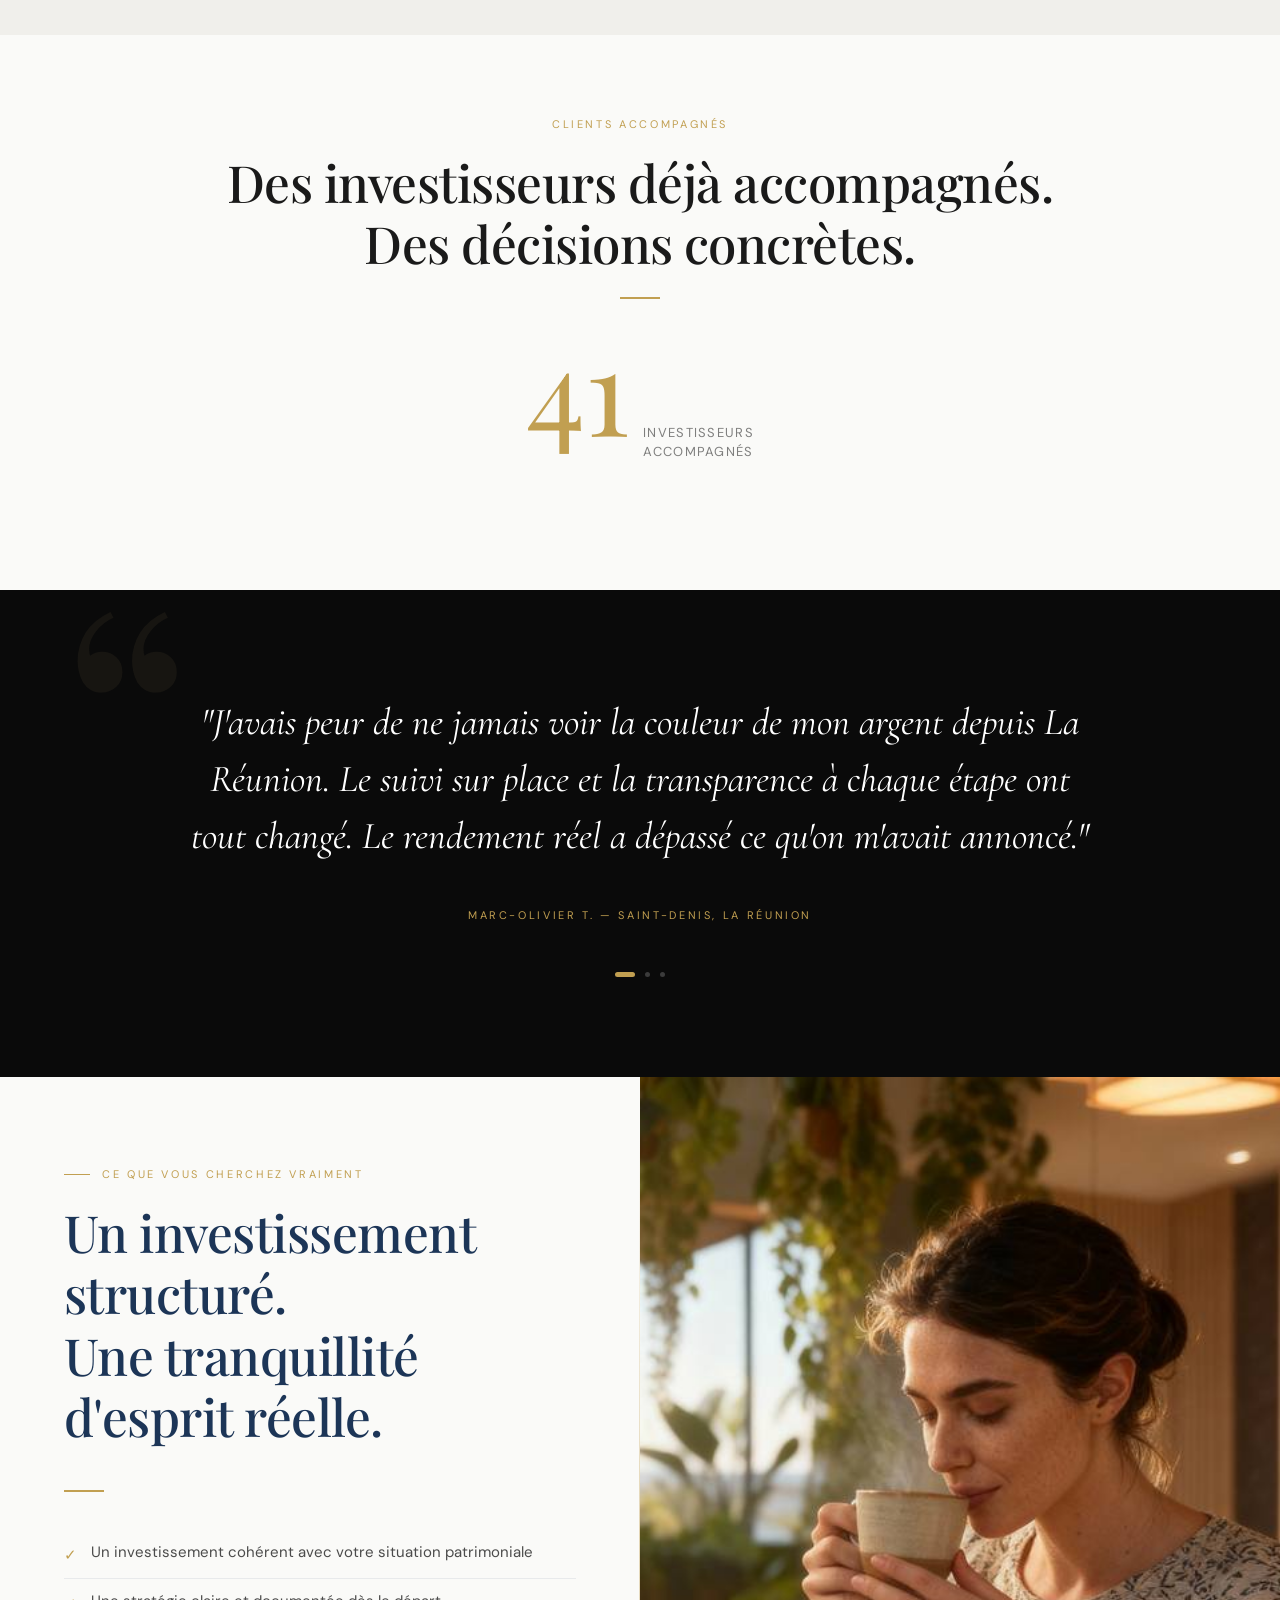
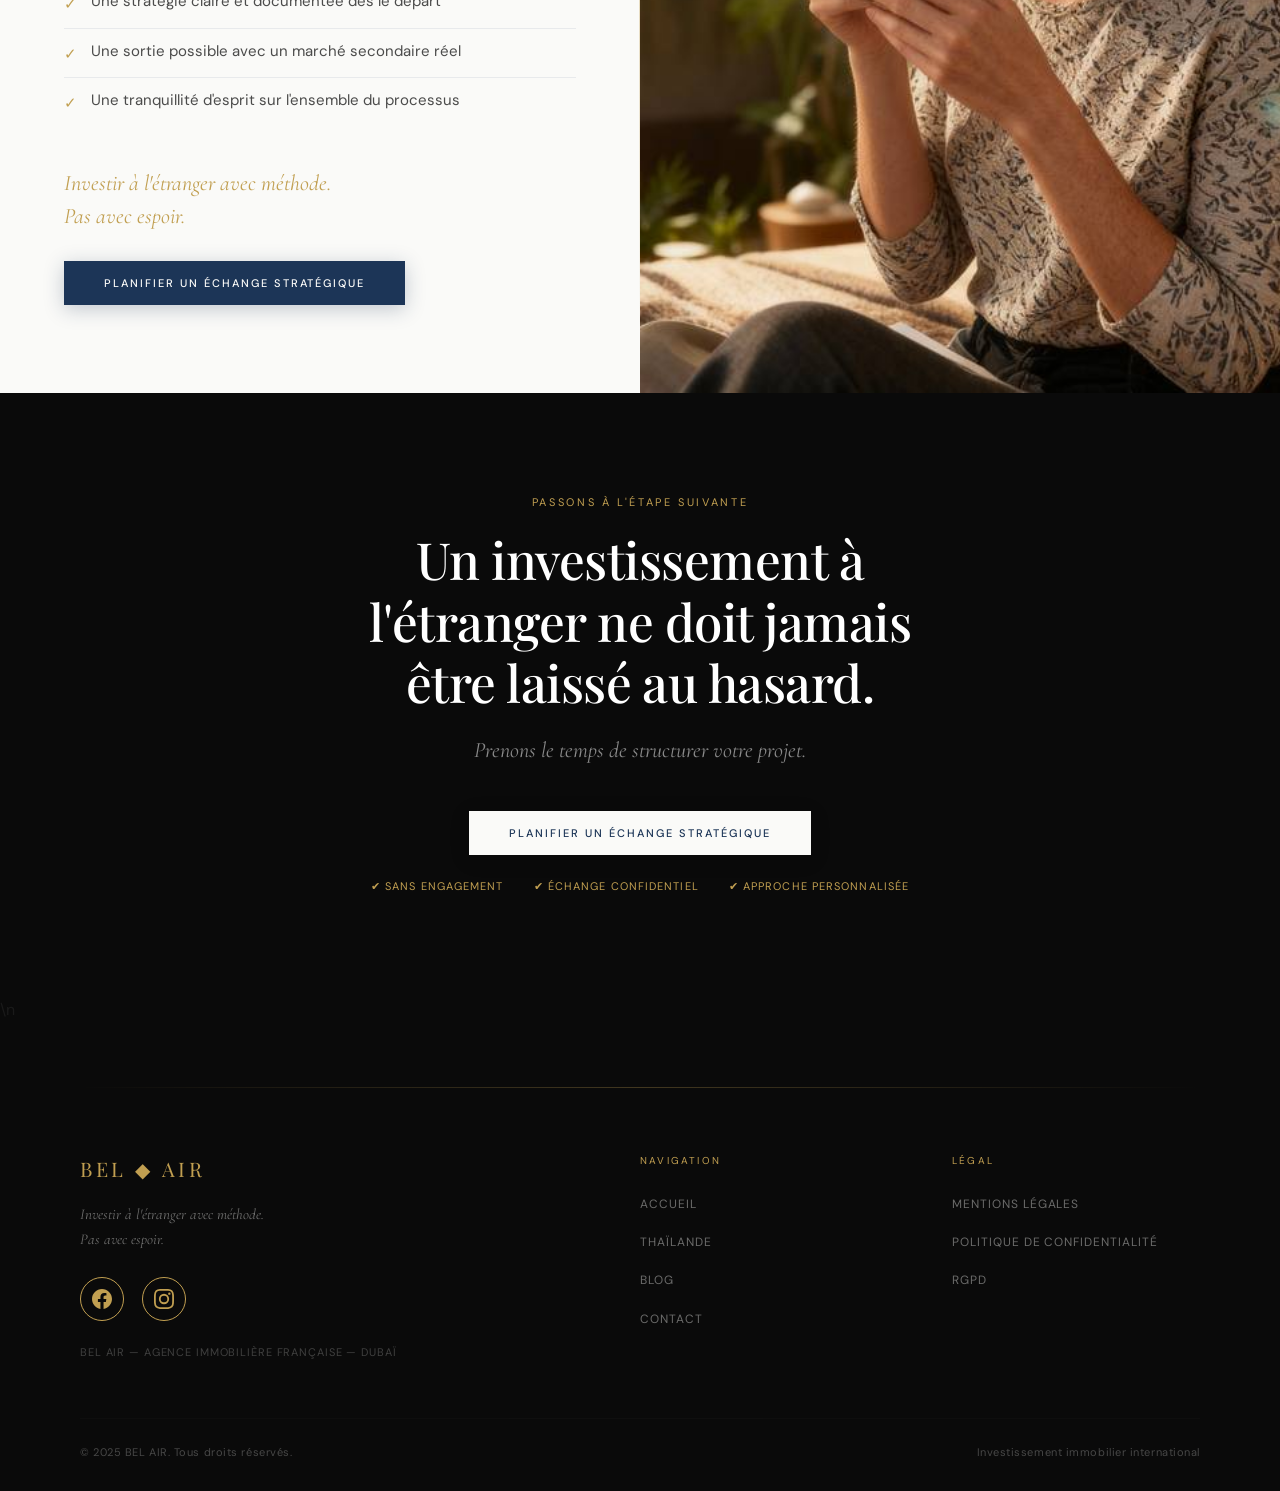
==== commit 247f15cb: "Critical frontend fixes: favicon, SEO, performance, cleanup 1. FAVICON: gold diamond icon + apple-to" ====
--- a/index.html
+++ b/index.html
@@ -5,7 +5,7 @@
 <meta name="viewport" content="width=device-width, initial-scale=1.0">
 <meta name="theme-color" content="#0A0A0A">
 <meta name="apple-mobile-web-app-status-bar-style" content="black">
-<meta name="description" content="BEL AIR accompagne les investisseurs francophones dans leurs investissements immobiliers en Thaïlande. Cabinet basé à Dubaï. Cabinet basé à Dubaï. Sélection rigoureuse, présence terrain, accompagnement complet.">
+<meta name="description" content="BEL AIR accompagne les investisseurs francophones dans leurs investissements immobiliers en Thaïlande. Cabinet basé à Dubaï. Sélection rigoureuse, présence terrain, accompagnement complet.">
 <meta name="keywords" content="investissement immobilier, Thaïlande, Phuket, investir à l'étranger, immobilier international, BEL AIR, Dubaï, patrimoine, rendement locatif, investissement premium">
 <meta name="author" content="BEL AIR">
 <meta name="robots" content="index, follow">
@@ -17,11 +17,44 @@
 <meta name="twitter:card" content="summary_large_image">
 <meta name="twitter:title" content="BEL AIR — Investissement immobilier international">
 <meta name="twitter:description" content="Investir à l'étranger avec méthode. Pas avec espoir. 47 investisseurs accompagnés. Thaïlande.">
-<link rel="canonical" href="https://www.belair-invest.com">
+<link rel="canonical" href="https://www.belair-realestate.com">
+<link rel="icon" type="image/x-icon" href="favicon.ico">
+<link rel="apple-touch-icon" href="assets/images/apple-touch-icon.png">
 <title>BEL AIR — Investir à l'étranger avec méthode. Pas avec espoir.</title>
 <link rel="preconnect" href="https://fonts.googleapis.com">
 <link href="https://fonts.googleapis.com/css2?family=Playfair+Display:ital,wght@0,400;0,500;0,600;1,400;1,500&family=Cormorant+Garamond:ital,wght@0,300;0,400;1,300;1,400&family=DM+Sans:wght@300;400;500&display=swap" rel="stylesheet">
 <link rel="stylesheet" href="css/style.css">
+<script type="application/ld+json">
+{
+  "@context": "https://schema.org",
+  "@type": "RealEstateAgent",
+  "name": "BEL AIR Real Estate",
+  "description": "Agence immobilière française spécialisée dans l'investissement immobilier en Thaïlande. Basée à Dubaï, présence terrain à Phuket.",
+  "url": "https://www.belair-realestate.com",
+  "logo": "https://www.belair-realestate.com/assets/images/logo-nav.jpg",
+  "image": "https://www.belair-realestate.com/assets/images/hero-thailand.jpg",
+  "email": "mathieu.maillot.pro@gmail.com",
+  "founder": {
+    "@type": "Person",
+    "name": "Mathieu Maillot",
+    "jobTitle": "Fondateur"
+  },
+  "address": {
+    "@type": "PostalAddress",
+    "addressLocality": "Dubaï",
+    "addressCountry": "AE"
+  },
+  "areaServed": [
+    { "@type": "Country", "name": "Thaïlande" },
+    { "@type": "City", "name": "Phuket" }
+  ],
+  "sameAs": [
+    "https://www.facebook.com/people/Bel-Air-Real-Estate/61575490752760/",
+    "https://www.instagram.com/belair.international/"
+  ],
+  "priceRange": "110 000€ - 1 000 000€+"
+}
+</script>
 </head>
 <body>
 
@@ -148,7 +181,7 @@
 
     <!-- Colonne droite : photo pure, zéro overlay -->
     <div style="position:relative; overflow:hidden;">
-      <img 
+      <img loading="lazy" 
         src="assets/images/property-phuket.jpg" 
         alt="Layan Verde — Phuket, Thaïlande"
         style="
@@ -185,7 +218,7 @@
   <!-- S8 — FONDATEUR -->
   <section style="display:grid; grid-template-columns:2fr 3fr; min-height:520px; overflow:hidden;">
     <div style="position:relative; overflow:hidden;">
-      <img src="assets/images/portrait-fondateur.jpg" alt="Mathieu Maillot — Fondateur BEL AIR"
+      <img loading="lazy" src="assets/images/portrait-fondateur.jpg" alt="Mathieu Maillot — Fondateur BEL AIR"
         style="width:100%;height:100%;object-fit:cover;object-position:center 15%;display:block;transition:transform 0.8s cubic-bezier(0.25,0.46,0.45,0.94);"
         onmouseover="this.style.transform='scale(1.04)'"
         onmouseout="this.style.transform='scale(1)'">
@@ -297,7 +330,7 @@
     <p style="font-family:'Cormorant Garamond',serif; font-size:22px; font-style:italic; color:var(--navy); text-align:center; max-width:640px; margin:0 auto 48px; opacity:0.7;">Sélectionnés avec rigueur. Validés sur le terrain. Prêts à performer.</p>
     <div class="mkt-grid">
       <div class="mkt-card" onclick="showPage('project-layan-verde')">
-        <div class="img-zoom-wrap" style="overflow:hidden;"><img src="assets/images/projects/layan-verde/General.jpg" style="width:100%;aspect-ratio:16/10;object-fit:cover;display:block;transition:transform 0.8s ease;" alt="Layan Verde — Phuket"></div>
+        <div class="img-zoom-wrap" style="overflow:hidden;"><img loading="lazy" src="assets/images/projects/layan-verde/General.jpg" style="width:100%;aspect-ratio:16/10;object-fit:cover;display:block;transition:transform 0.8s ease;" alt="Layan Verde — Phuket"></div>
         <div style="padding:32px 28px;">
           <div style="font-size:11px; letter-spacing:0.2em; text-transform:uppercase; color:var(--gold); margin-bottom:8px;">Phuket · Layan Beach</div>
           <div style="font-family:'Playfair Display',serif; font-size:24px; color:var(--navy); margin-bottom:8px; font-weight:500;">Layan Verde</div>
@@ -306,7 +339,7 @@
         </div>
       </div>
       <div class="mkt-card" onclick="showPage('project-rhea-sansini')">
-        <div class="img-zoom-wrap" style="overflow:hidden;"><img src="assets/images/projects/rhea-sansini/POOL.jpg" style="width:100%;aspect-ratio:16/10;object-fit:cover;display:block;transition:transform 0.8s ease;" alt="Rhea By Sansiri — Phuket"></div>
+        <div class="img-zoom-wrap" style="overflow:hidden;"><img loading="lazy" src="assets/images/projects/rhea-sansini/POOL.jpg" style="width:100%;aspect-ratio:16/10;object-fit:cover;display:block;transition:transform 0.8s ease;" alt="Rhea By Sansiri — Phuket"></div>
         <div style="padding:32px 28px;">
           <div style="font-size:11px; letter-spacing:0.2em; text-transform:uppercase; color:var(--gold); margin-bottom:8px;">Phuket · By Sansiri</div>
           <div style="font-family:'Playfair Display',serif; font-size:24px; color:var(--navy); margin-bottom:8px; font-weight:500;">Rhea By Sansiri</div>
@@ -373,7 +406,7 @@
     </div>
 
     <div style="position:relative; overflow:hidden;">
-      <img src="assets/images/lifestyle-comfort.jpg" alt="Tranquillité d'esprit"
+      <img loading="lazy" src="assets/images/lifestyle-comfort.jpg" alt="Tranquillité d'esprit"
         style="width:100%;height:100%;object-fit:cover;object-position:center 30%;display:block;transition:transform 0.8s cubic-bezier(0.25,0.46,0.45,0.94);"
         onmouseover="this.style.transform='scale(1.04)'"
         onmouseout="this.style.transform='scale(1)'">
@@ -421,14 +454,14 @@
         </ul>
         <div class="btn-row"><button class="btn btn-primary" onclick="document.getElementById('thai-projects').scrollIntoView({behavior:'smooth'})">Découvrir nos projets exclusifs</button></div>
       </div>
-      <div class="img-zoom-wrap"><img src="assets/images/interior-thailand.jpg" style="width:100%;aspect-ratio:4/3;object-fit:cover;display:block;" alt="Projet Thaïlande - Vue intérieure"></div>
+      <div class="img-zoom-wrap"><img loading="lazy" src="assets/images/interior-thailand.jpg" style="width:100%;aspect-ratio:4/3;object-fit:cover;display:block;" alt="Projet Thaïlande - Vue intérieure"></div>
     </div>
   </section>
   <section class="sec sec-linen sec-center">
     <h2 class="sec-title reveal">Une présence terrain permanente.</h2>
     <div class="gold-bar center"></div>
     <p style="font-size:15px; opacity:0.7; max-width:500px; margin:0 auto 44px; line-height:1.85;">Nos équipes sont sur place. Chaque projet est visité, validé et audité avant d'être présenté à nos clients.</p>
-    <div class="img-zoom-wrap"><img src="assets/images/project-thailand.jpg" style="width:100%;max-width:820px;margin:0 auto;display:block;aspect-ratio:16/9;object-fit:cover;" alt="Vue du projet Thaïlande"></div>
+    <div class="img-zoom-wrap"><img loading="lazy" src="assets/images/project-thailand.jpg" style="width:100%;max-width:820px;margin:0 auto;display:block;aspect-ratio:16/9;object-fit:cover;" alt="Vue du projet Thaïlande"></div>
     <div class="btn-row" style="justify-content:center; margin-top:40px;"><button class="btn btn-primary" onclick="openModal()">Planifier un échange Thaïlande</button></div>
   </section>
   <!-- Projets exclusifs dans la page Thaïlande -->
@@ -439,7 +472,7 @@
     <p style="font-family:'Cormorant Garamond',serif; font-size:20px; font-style:italic; color:var(--navy); text-align:center; max-width:600px; margin:0 auto 48px; opacity:0.7;">Validés sur le terrain. Prêts à performer.</p>
     <div class="mkt-grid">
       <div class="mkt-card" onclick="showPage('project-layan-verde')">
-        <div class="img-zoom-wrap" style="overflow:hidden;"><img src="assets/images/projects/layan-verde/General.jpg" style="width:100%;aspect-ratio:16/10;object-fit:cover;display:block;transition:transform 0.8s ease;" alt="Layan Verde — Phuket"></div>
+        <div class="img-zoom-wrap" style="overflow:hidden;"><img loading="lazy" src="assets/images/projects/layan-verde/General.jpg" style="width:100%;aspect-ratio:16/10;object-fit:cover;display:block;transition:transform 0.8s ease;" alt="Layan Verde — Phuket"></div>
         <div style="padding:32px 28px;">
           <div style="font-size:11px; letter-spacing:0.2em; text-transform:uppercase; color:var(--gold); margin-bottom:8px;">Phuket · Layan Beach</div>
           <div style="font-family:'Playfair Display',serif; font-size:24px; color:var(--navy); margin-bottom:8px; font-weight:500;">Layan Verde</div>
@@ -448,7 +481,7 @@
         </div>
       </div>
       <div class="mkt-card" onclick="showPage('project-rhea-sansini')">
-        <div class="img-zoom-wrap" style="overflow:hidden;"><img src="assets/images/projects/rhea-sansini/POOL.jpg" style="width:100%;aspect-ratio:16/10;object-fit:cover;display:block;transition:transform 0.8s ease;" alt="Rhea By Sansiri — Phuket"></div>
+        <div class="img-zoom-wrap" style="overflow:hidden;"><img loading="lazy" src="assets/images/projects/rhea-sansini/POOL.jpg" style="width:100%;aspect-ratio:16/10;object-fit:cover;display:block;transition:transform 0.8s ease;" alt="Rhea By Sansiri — Phuket"></div>
         <div style="padding:32px 28px;">
           <div style="font-size:11px; letter-spacing:0.2em; text-transform:uppercase; color:var(--gold); margin-bottom:8px;">Phuket · By Sansiri</div>
           <div style="font-family:'Playfair Display',serif; font-size:24px; color:var(--navy); margin-bottom:8px; font-weight:500;">Rhea By Sansiri</div>
@@ -589,7 +622,7 @@
     <div class="blog-grid">
 
       <article class="blog-card" onclick="showPage('article-phuket-opportunites')">
-        <img src="assets/images/blog/phuket-opportunites.jpg" alt="Phuket — Opportunités d'investissement" class="blog-card-img" onerror="this.src='assets/images/blog/phuket-airbnb.jpg'">
+        <img loading="lazy" src="assets/images/blog/phuket-opportunites.jpg" alt="Phuket — Opportunités d'investissement" class="blog-card-img" onerror="this.src='assets/images/blog/phuket-airbnb.jpg'">
         <div class="blog-card-body">
           <div class="blog-card-meta">
             <span>Thaïlande</span>
@@ -605,7 +638,7 @@
       </article>
 
       <article class="blog-card" onclick="showPage('article-phuket-guide')">
-        <img src="assets/images/blog/phuket-guide.jpg" alt="Phuket — Guide complet investissement" class="blog-card-img" onerror="this.src='assets/images/blog/phuket-airbnb.jpg'">
+        <img loading="lazy" src="assets/images/blog/phuket-guide.jpg" alt="Phuket — Guide complet investissement" class="blog-card-img" onerror="this.src='assets/images/blog/phuket-airbnb.jpg'">
         <div class="blog-card-body">
           <div class="blog-card-meta">
             <span>Thaïlande</span>
@@ -621,7 +654,7 @@
       </article>
 
       <article class="blog-card" onclick="showPage('article-phuket-bang-tao-surin')">
-        <img src="assets/images/blog/phuket-bang-tao-surin.jpg" alt="Phuket — Bang Tao et Surin" class="blog-card-img" onerror="this.src='assets/images/blog/phuket-airbnb.jpg'">
+        <img loading="lazy" src="assets/images/blog/phuket-bang-tao-surin.jpg" alt="Phuket — Bang Tao et Surin" class="blog-card-img" onerror="this.src='assets/images/blog/phuket-airbnb.jpg'">
         <div class="blog-card-body">
           <div class="blog-card-meta">
             <span>Thaïlande</span>
@@ -637,7 +670,7 @@
       </article>
 
       <article class="blog-card" onclick="showPage('article-phuket-rentabilite')">
-        <img src="assets/images/blog/phuket-rentabilite.jpg" alt="Phuket — Rentabilité locative" class="blog-card-img" onerror="this.src='assets/images/blog/phuket-airbnb.jpg'">
+        <img loading="lazy" src="assets/images/blog/phuket-rentabilite.jpg" alt="Phuket — Rentabilité locative" class="blog-card-img" onerror="this.src='assets/images/blog/phuket-airbnb.jpg'">
         <div class="blog-card-body">
           <div class="blog-card-meta">
             <span>Thaïlande</span>
@@ -653,7 +686,7 @@
       </article>
 
       <article class="blog-card" onclick="showPage('article-phuket-airbnb')">
-        <img src="assets/images/blog/phuket-airbnb.jpg" alt="Phuket — Location courte durée" class="blog-card-img" onerror="this.src='assets/images/hero-thailand.jpg'">
+        <img loading="lazy" src="assets/images/blog/phuket-airbnb.jpg" alt="Phuket — Location courte durée" class="blog-card-img" onerror="this.src='assets/images/hero-thailand.jpg'">
         <div class="blog-card-body">
           <div class="blog-card-meta">
             <span>Thaïlande</span>
@@ -685,7 +718,7 @@
       <span>18 mars 2025</span>
     </div>
   </div>
-  <img src="assets/images/blog/phuket-airbnb.jpg" alt="Phuket — Phi Phi Islands" class="article-featured-img" onerror="this.src='assets/images/hero-thailand.jpg'">
+  <img loading="lazy" src="assets/images/blog/phuket-airbnb.jpg" alt="Phuket — Phi Phi Islands" class="article-featured-img" onerror="this.src='assets/images/hero-thailand.jpg'">
 
   <div class="article-body">
     <div class="article-back">
@@ -816,7 +849,7 @@
       <span>25 mars 2025</span>
     </div>
   </div>
-  <img src="assets/images/blog/phuket-rentabilite.jpg" alt="Phuket — Vue panoramique" class="article-featured-img" onerror="this.src='assets/images/blog/phuket-airbnb.jpg'">
+  <img loading="lazy" src="assets/images/blog/phuket-rentabilite.jpg" alt="Phuket — Vue panoramique" class="article-featured-img" onerror="this.src='assets/images/blog/phuket-airbnb.jpg'">
 
   <div class="article-body">
     <div class="article-back">
@@ -936,7 +969,7 @@
       <span>15 avril 2025</span>
     </div>
   </div>
-  <img src="assets/images/blog/phuket-opportunites.jpg" alt="Phuket — Opportunités" class="article-featured-img" onerror="this.src='assets/images/blog/phuket-airbnb.jpg'">
+  <img loading="lazy" src="assets/images/blog/phuket-opportunites.jpg" alt="Phuket — Opportunités" class="article-featured-img" onerror="this.src='assets/images/blog/phuket-airbnb.jpg'">
   <div class="article-body">
     <div class="article-back"><a href="#" onclick="showPage('blog'); return false;">← Retour au blog</a></div>
     <div class="article-content">
@@ -1020,7 +1053,7 @@
       <span>1er avril 2025</span>
     </div>
   </div>
-  <img src="assets/images/blog/phuket-bang-tao-surin.jpg" alt="Bang Tao et Surin" class="article-featured-img" onerror="this.src='assets/images/blog/phuket-airbnb.jpg'">
+  <img loading="lazy" src="assets/images/blog/phuket-bang-tao-surin.jpg" alt="Bang Tao et Surin" class="article-featured-img" onerror="this.src='assets/images/blog/phuket-airbnb.jpg'">
   <div class="article-body">
     <div class="article-back"><a href="#" onclick="showPage('blog'); return false;">← Retour au blog</a></div>
     <div class="article-content">
@@ -1100,7 +1133,7 @@
       <span>8 avril 2025</span>
     </div>
   </div>
-  <img src="assets/images/blog/phuket-guide.jpg" alt="Phuket — Guide investissement" class="article-featured-img" onerror="this.src='assets/images/blog/phuket-airbnb.jpg'">
+  <img loading="lazy" src="assets/images/blog/phuket-guide.jpg" alt="Phuket — Guide investissement" class="article-featured-img" onerror="this.src='assets/images/blog/phuket-airbnb.jpg'">
   <div class="article-body">
     <div class="article-back"><a href="#" onclick="showPage('blog'); return false;">← Retour au blog</a></div>
     <div class="article-content">
@@ -1179,7 +1212,7 @@
       <span>Phuket, Thaïlande</span>
     </div>
   </div>
-  <img src="assets/images/projects/layan-verde/General.jpg" alt="Layan Verde — Vue générale" class="article-featured-img">
+  <img loading="lazy" src="assets/images/projects/layan-verde/General.jpg" alt="Layan Verde — Vue générale" class="article-featured-img">
 
   <div class="article-body">
     <div class="article-back"><a href="#" onclick="showPage('home'); return false;">← Retour à l'accueil</a></div>
@@ -1189,10 +1222,10 @@
 
       <h2>Galerie</h2>
       <div style="display:grid; grid-template-columns:1fr 1fr; gap:12px; margin:32px 0;">
-        <img src="assets/images/projects/layan-verde/Building.jpg" alt="Layan Verde — Building" style="width:100%; aspect-ratio:16/10; object-fit:cover; display:block;">
-        <img src="assets/images/projects/layan-verde/Community.jpg" alt="Layan Verde — Community Mall" style="width:100%; aspect-ratio:16/10; object-fit:cover; display:block;">
-        <img src="assets/images/projects/layan-verde/Location.jpg" alt="Layan Verde — Emplacement" style="width:100%; aspect-ratio:16/10; object-fit:cover; display:block;">
-        <img src="assets/images/projects/layan-verde/General.jpg" alt="Layan Verde — Vue générale" style="width:100%; aspect-ratio:16/10; object-fit:cover; display:block;">
+        <img loading="lazy" src="assets/images/projects/layan-verde/Building.jpg" alt="Layan Verde — Building" style="width:100%; aspect-ratio:16/10; object-fit:cover; display:block;">
+        <img loading="lazy" src="assets/images/projects/layan-verde/Community.jpg" alt="Layan Verde — Community Mall" style="width:100%; aspect-ratio:16/10; object-fit:cover; display:block;">
+        <img loading="lazy" src="assets/images/projects/layan-verde/Location.jpg" alt="Layan Verde — Emplacement" style="width:100%; aspect-ratio:16/10; object-fit:cover; display:block;">
+        <img loading="lazy" src="assets/images/projects/layan-verde/General.jpg" alt="Layan Verde — Vue générale" style="width:100%; aspect-ratio:16/10; object-fit:cover; display:block;">
       </div>
 
       <h2>Caractéristiques</h2>
@@ -1227,7 +1260,7 @@
       <span>Phuket, Thaïlande</span>
     </div>
   </div>
-  <img src="assets/images/projects/rhea-sansini/ENTRANCE_FINAL.jpg" alt="Rhea By Sansiri — Entrée" class="article-featured-img">
+  <img loading="lazy" src="assets/images/projects/rhea-sansini/ENTRANCE_FINAL.jpg" alt="Rhea By Sansiri — Entrée" class="article-featured-img">
 
   <div class="article-body">
     <div class="article-back"><a href="#" onclick="showPage('home'); return false;">← Retour à l'accueil</a></div>
@@ -1237,10 +1270,10 @@
 
       <h2>Galerie</h2>
       <div style="display:grid; grid-template-columns:1fr 1fr; gap:12px; margin:32px 0;">
-        <img src="assets/images/projects/rhea-sansini/POOL.jpg" alt="Rhea By Sansiri — Piscine" style="width:100%; aspect-ratio:16/10; object-fit:cover; display:block;">
-        <img src="assets/images/projects/rhea-sansini/LOBBY.jpg" alt="Rhea By Sansiri — Lobby" style="width:100%; aspect-ratio:16/10; object-fit:cover; display:block;">
-        <img src="assets/images/projects/rhea-sansini/ENTRANCE_FINAL.jpg" alt="Rhea By Sansiri — Entrée" style="width:100%; aspect-ratio:16/10; object-fit:cover; display:block;">
-        <img src="assets/images/projects/rhea-sansini/PARK_FINAL.jpg" alt="Rhea By Sansiri — Pet Park" style="width:100%; aspect-ratio:16/10; object-fit:cover; display:block;">
+        <img loading="lazy" src="assets/images/projects/rhea-sansini/POOL.jpg" alt="Rhea By Sansiri — Piscine" style="width:100%; aspect-ratio:16/10; object-fit:cover; display:block;">
+        <img loading="lazy" src="assets/images/projects/rhea-sansini/LOBBY.jpg" alt="Rhea By Sansiri — Lobby" style="width:100%; aspect-ratio:16/10; object-fit:cover; display:block;">
+        <img loading="lazy" src="assets/images/projects/rhea-sansini/ENTRANCE_FINAL.jpg" alt="Rhea By Sansiri — Entrée" style="width:100%; aspect-ratio:16/10; object-fit:cover; display:block;">
+        <img loading="lazy" src="assets/images/projects/rhea-sansini/PARK_FINAL.jpg" alt="Rhea By Sansiri — Pet Park" style="width:100%; aspect-ratio:16/10; object-fit:cover; display:block;">
       </div>
 
       <h2>Caractéristiques</h2>
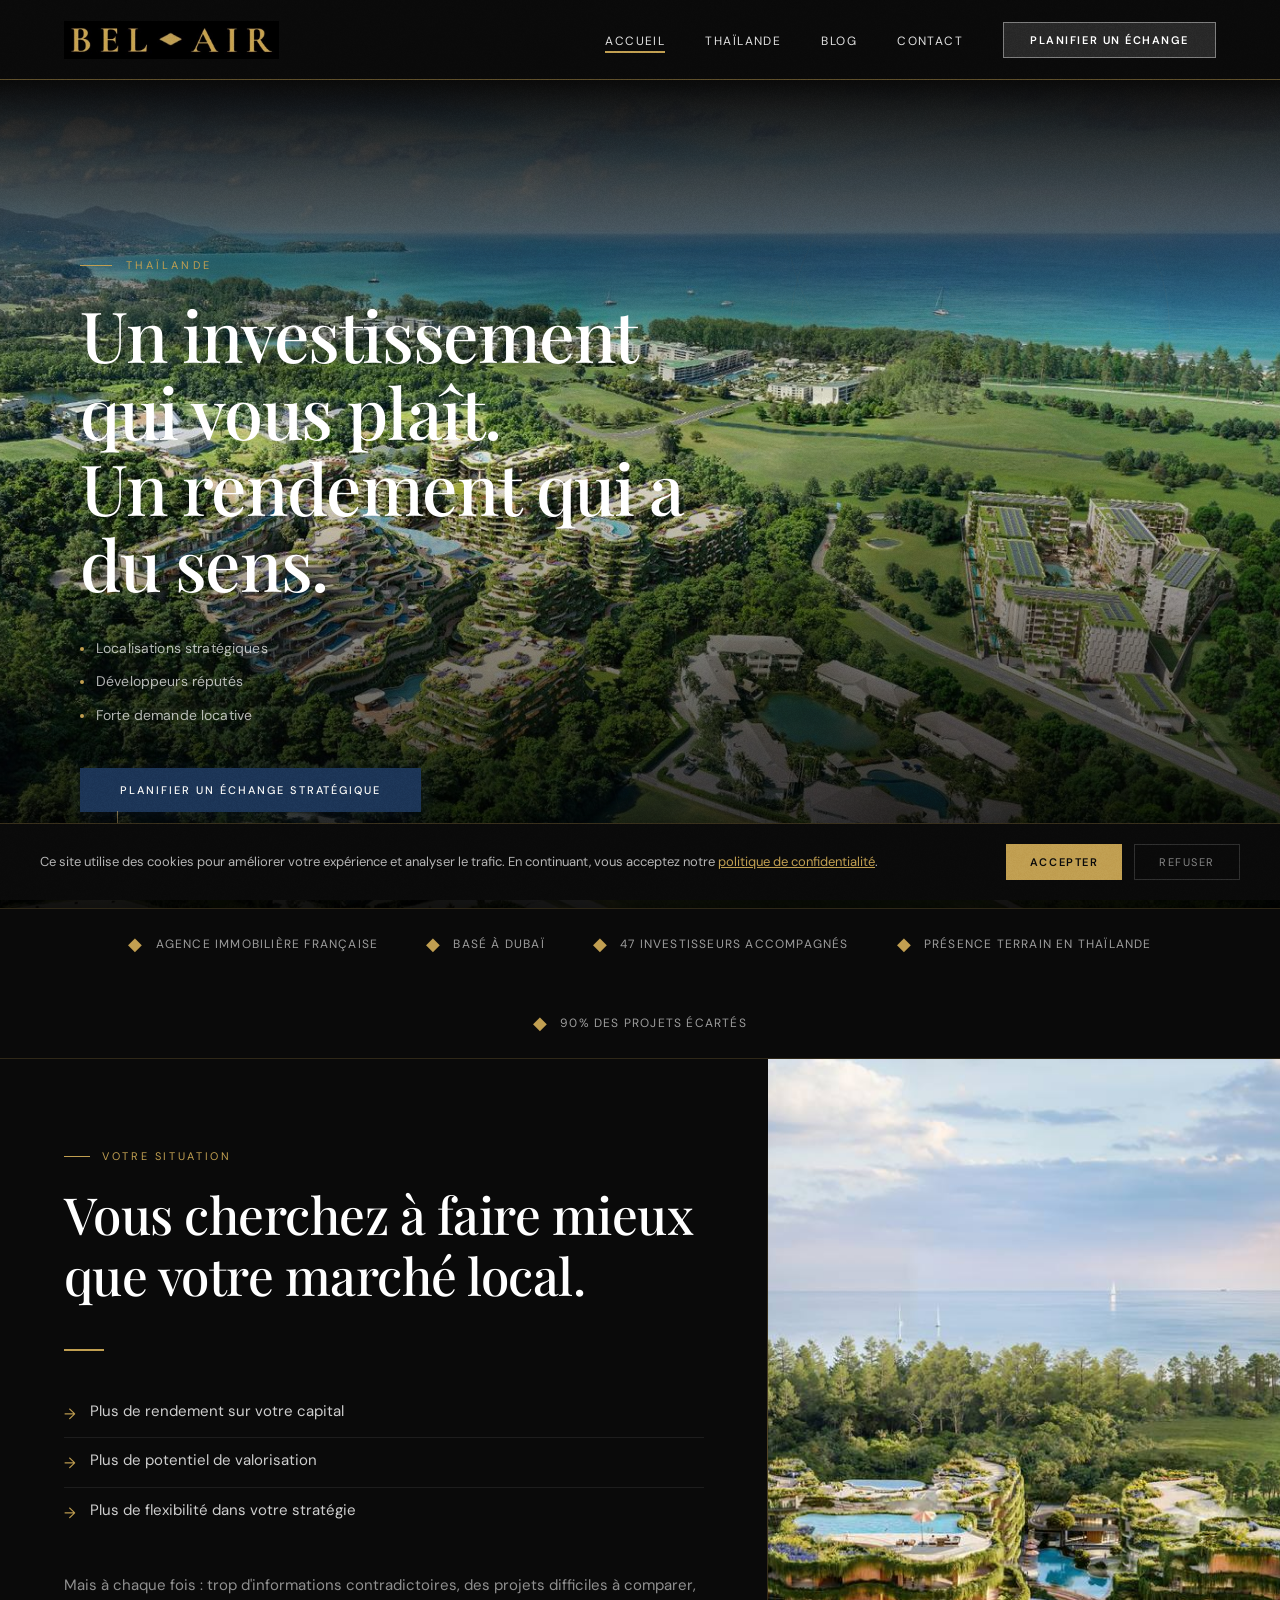
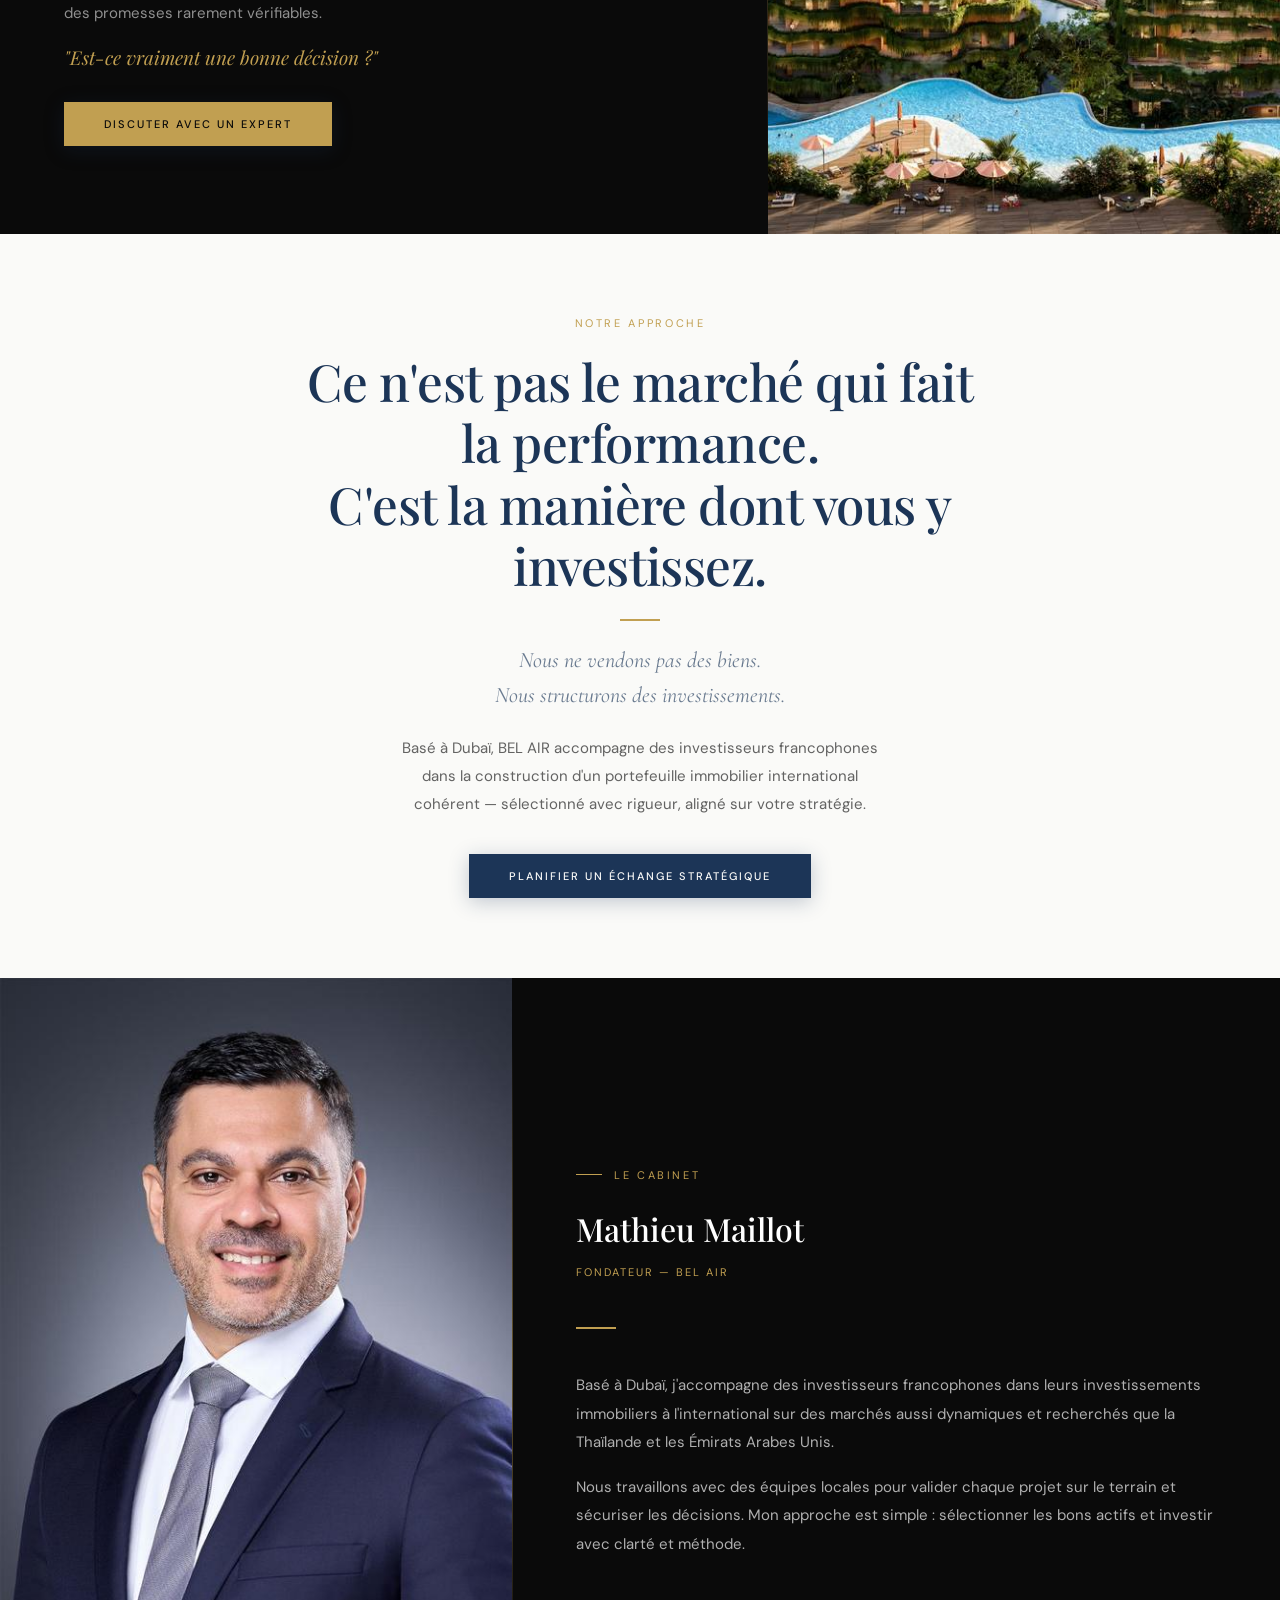
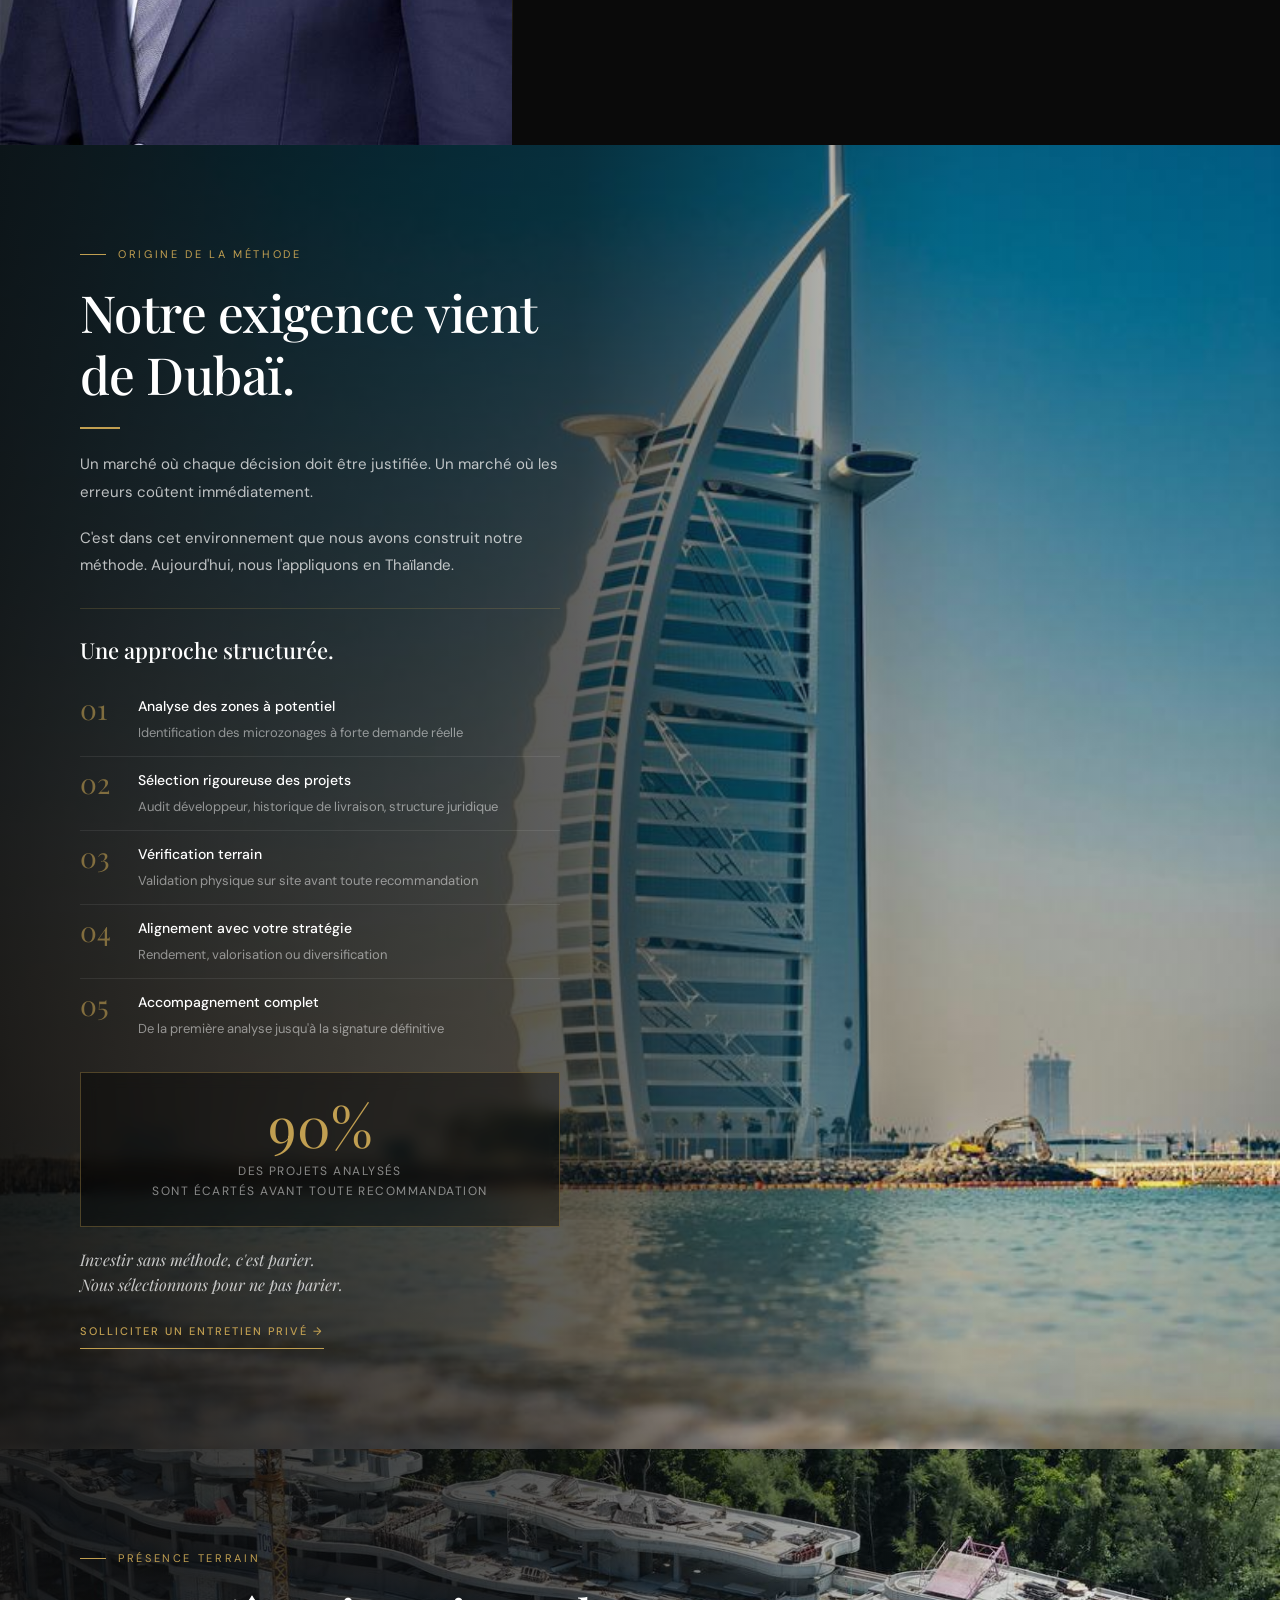
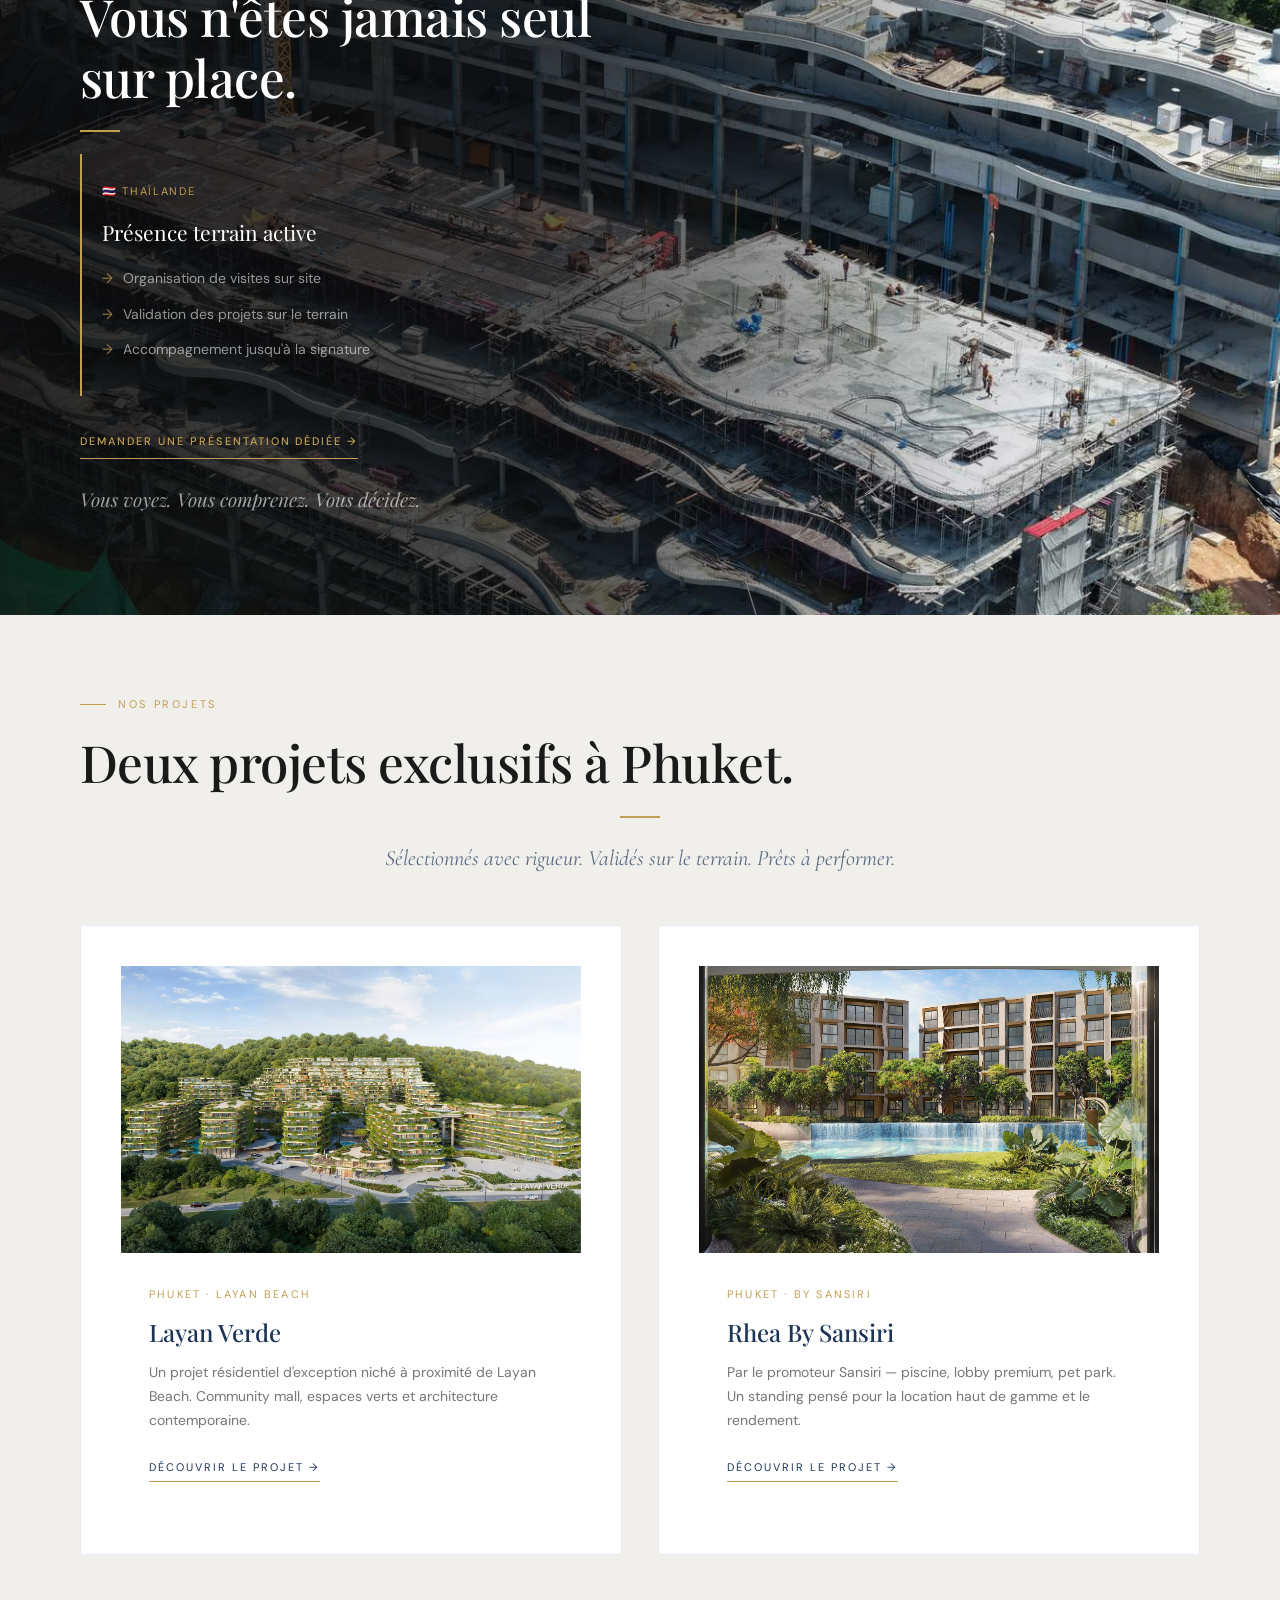
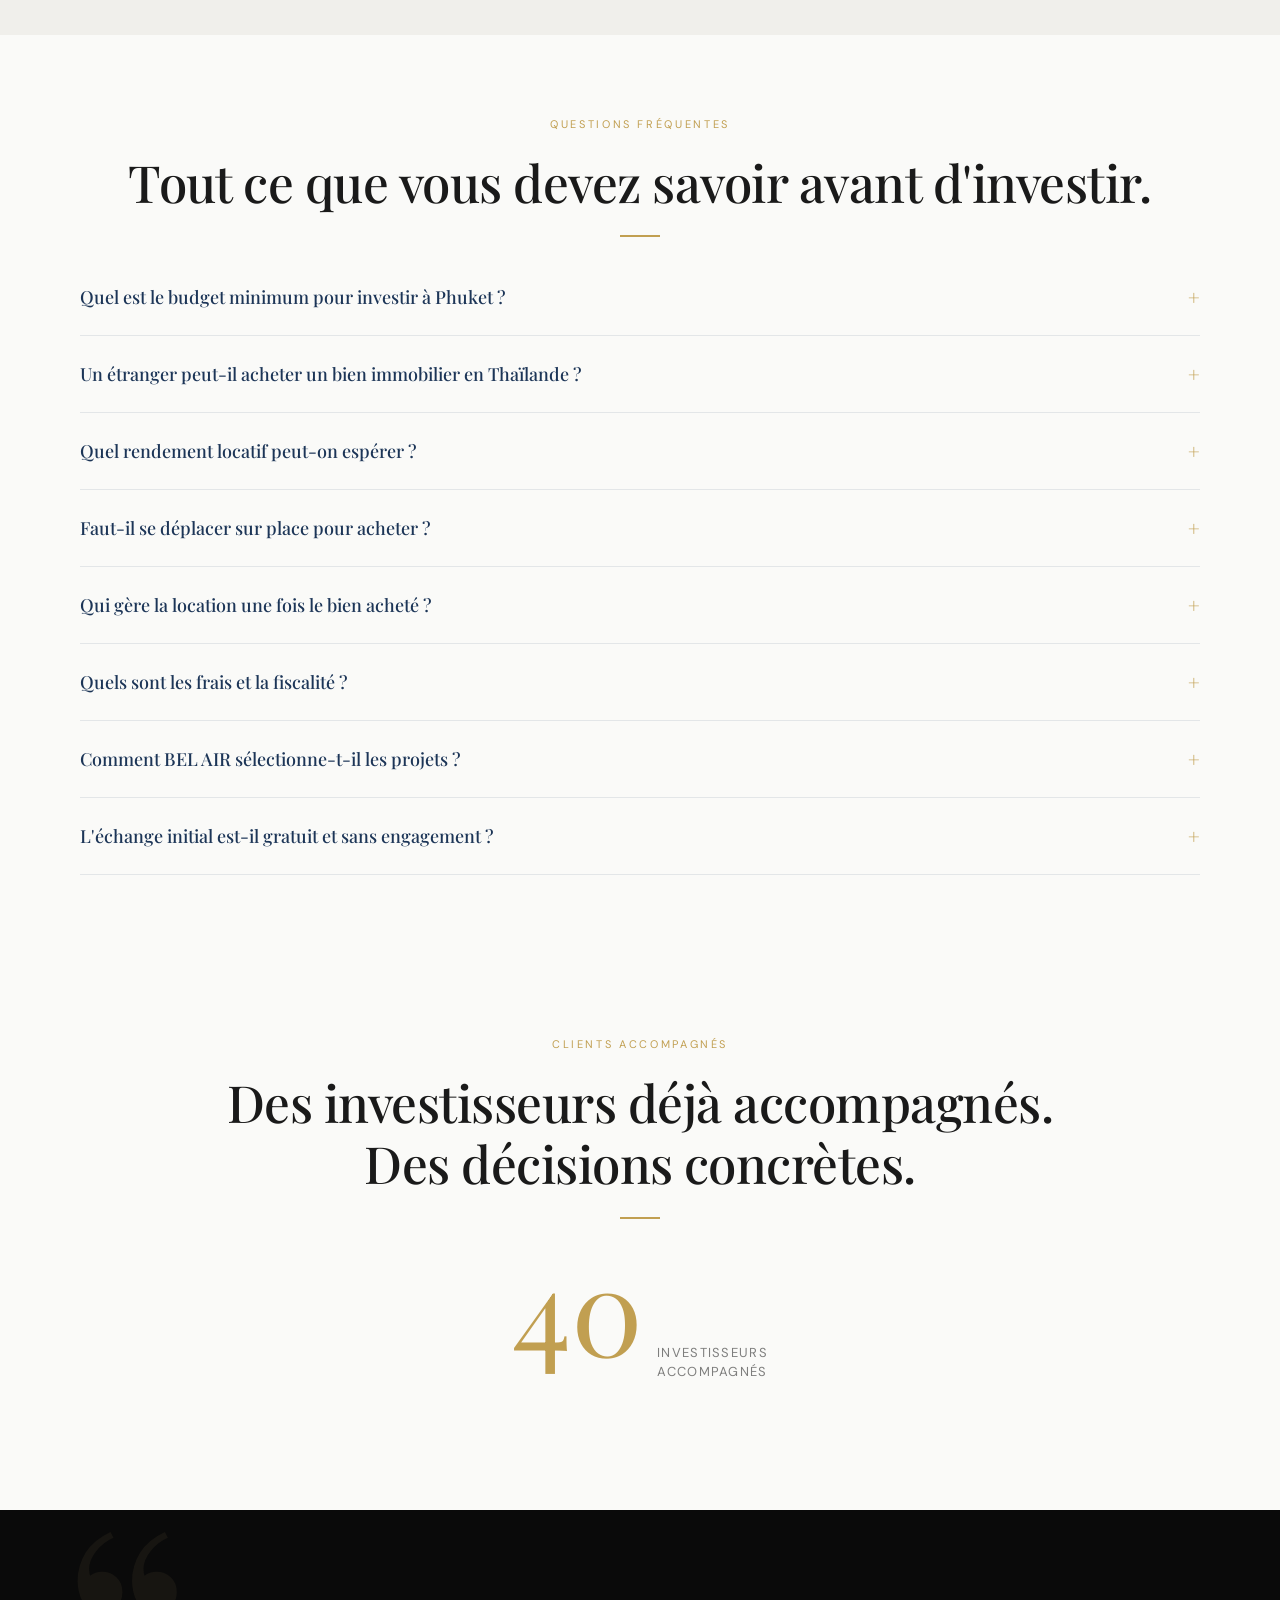
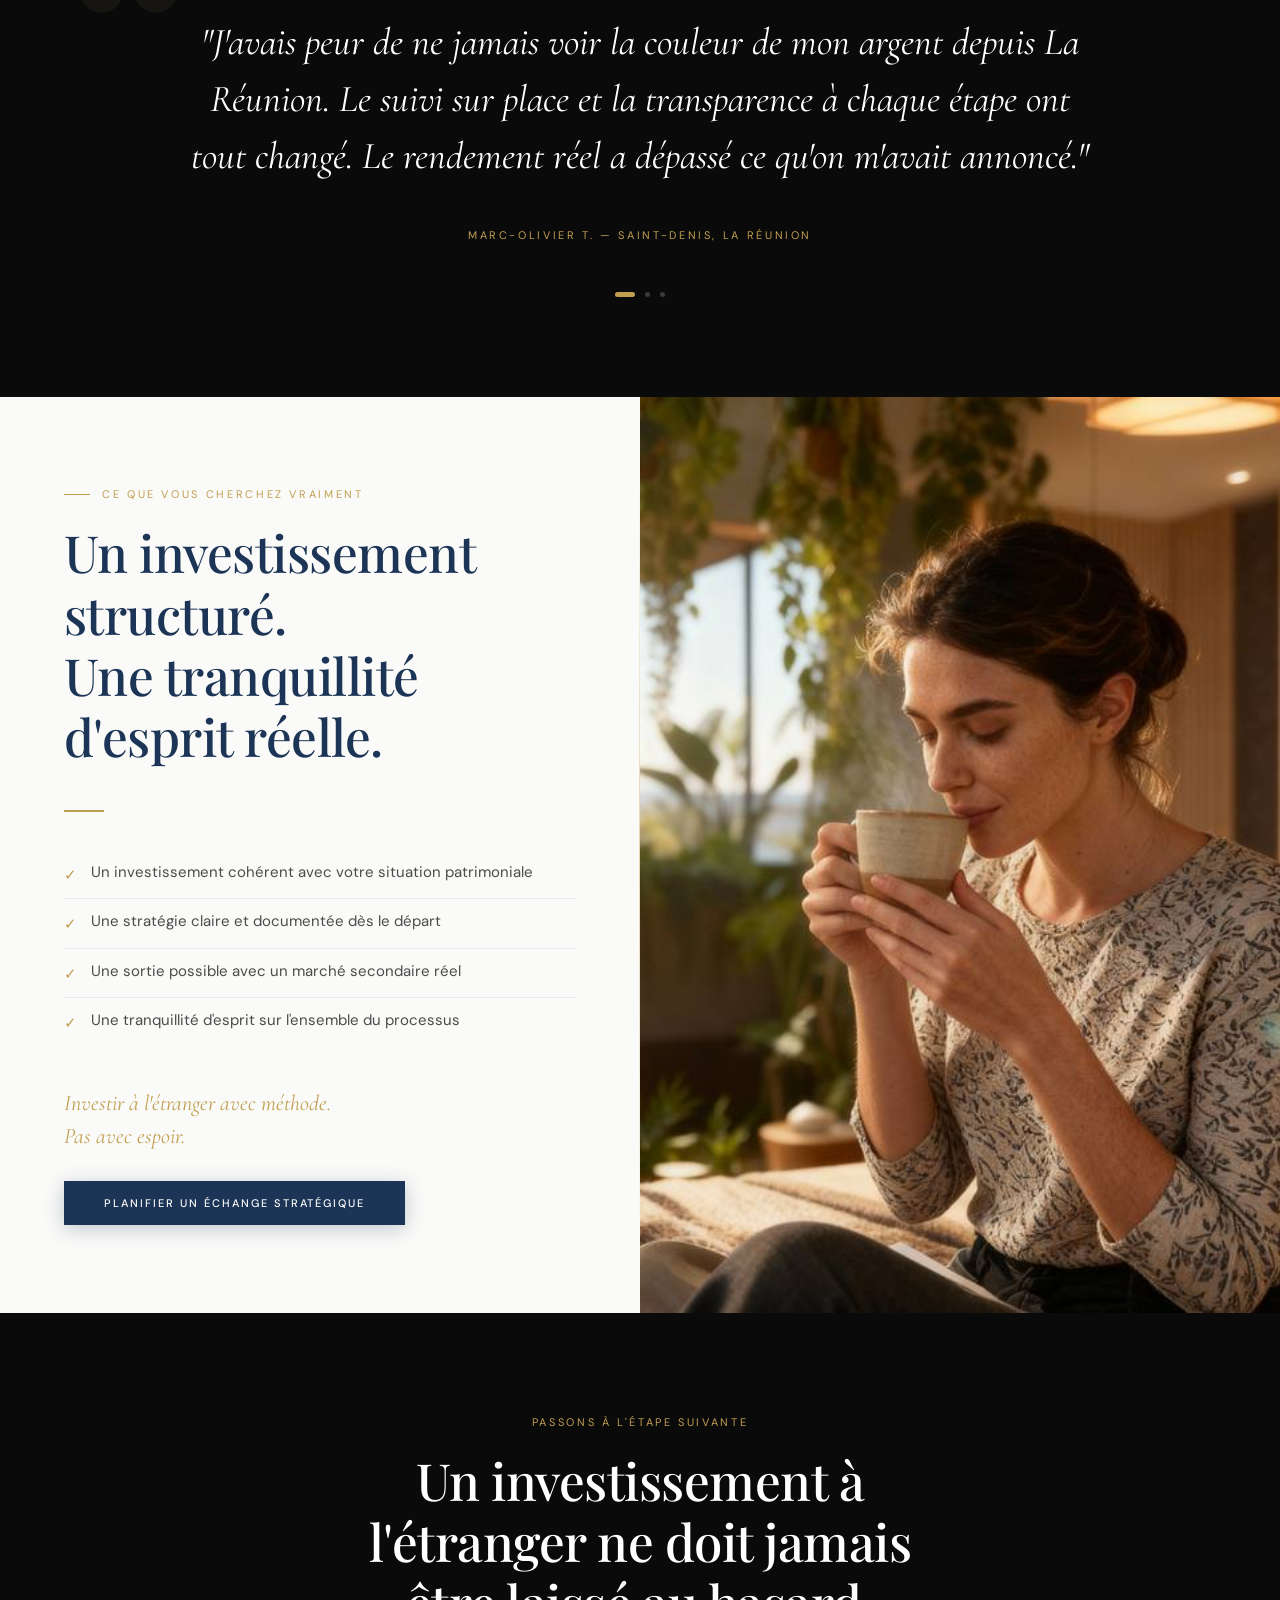
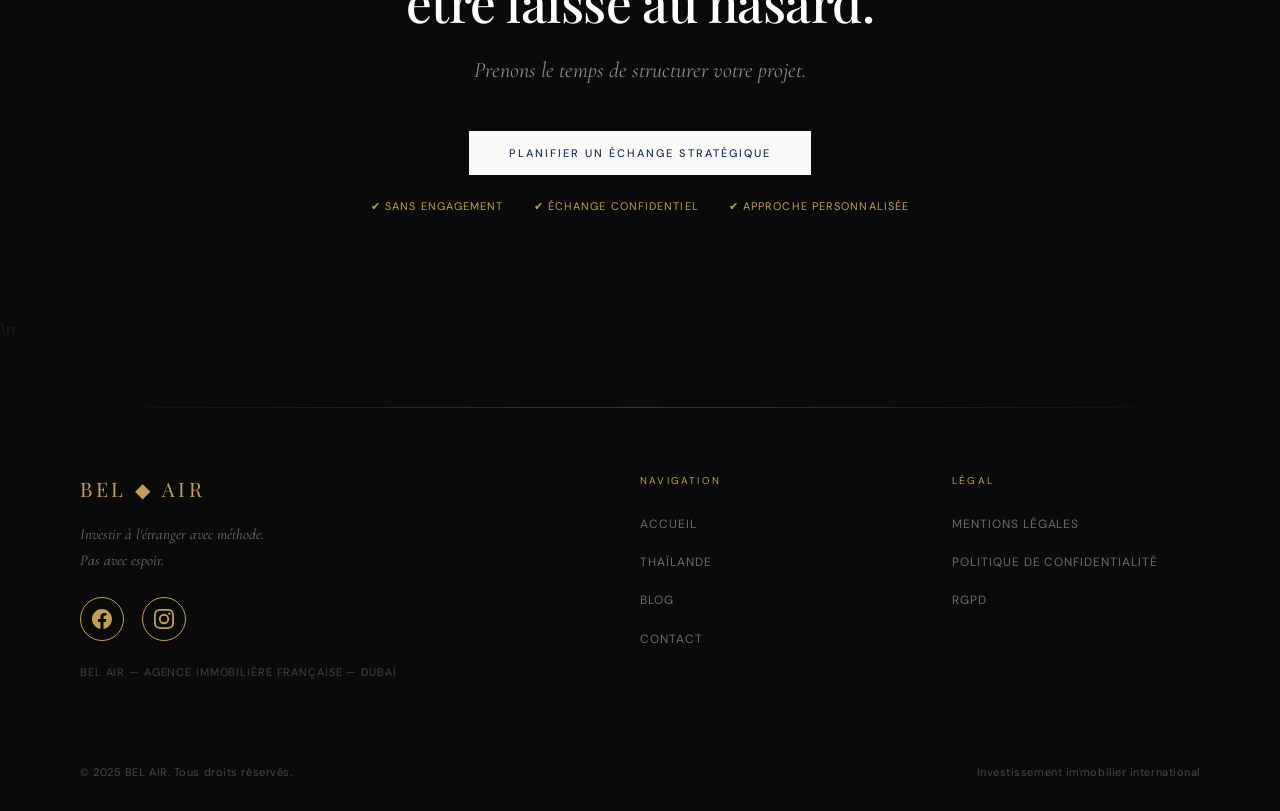
==== commit a04088c4: "High priority: cookie banner, FAQ, dynamic SEO, keywords optimization Cookie banner RGPD: - Animated" ====
--- a/index.html
+++ b/index.html
@@ -6,7 +6,7 @@
 <meta name="theme-color" content="#0A0A0A">
 <meta name="apple-mobile-web-app-status-bar-style" content="black">
 <meta name="description" content="BEL AIR accompagne les investisseurs francophones dans leurs investissements immobiliers en Thaïlande. Cabinet basé à Dubaï. Sélection rigoureuse, présence terrain, accompagnement complet.">
-<meta name="keywords" content="investissement immobilier, Thaïlande, Phuket, investir à l'étranger, immobilier international, BEL AIR, Dubaï, patrimoine, rendement locatif, investissement premium">
+<meta name="keywords" content="BEL AIR, belair, real estate, Réunion, Thaïlande, Phuket, investissement immobilier, investir à l'étranger, immobilier international, BEL AIR, Dubaï, Réunion, La Réunion, DOM-TOM, patrimoine, rendement locatif, investissement premium, real estate, condominium Phuket, Mathieu Maillot">
 <meta name="author" content="BEL AIR">
 <meta name="robots" content="index, follow">
 <meta property="og:title" content="BEL AIR — Investissement immobilier international premium">
@@ -55,6 +55,22 @@
   "priceRange": "110 000€ - 1 000 000€+"
 }
 </script>
+<script type="application/ld+json">
+{
+  "@context": "https://schema.org",
+  "@type": "FAQPage",
+  "mainEntity": [
+    {"@type":"Question","name":"Quel est le budget minimum pour investir à Phuket ?","acceptedAnswer":{"@type":"Answer","text":"Nos projets démarrent à partir de 110 000 € pour un condominium en pleine propriété (freehold)."}},
+    {"@type":"Question","name":"Un étranger peut-il acheter un bien immobilier en Thaïlande ?","acceptedAnswer":{"@type":"Answer","text":"Oui. Les étrangers peuvent acquérir un condominium en pleine propriété (freehold) sans restriction."}},
+    {"@type":"Question","name":"Quel rendement locatif peut-on espérer ?","acceptedAnswer":{"@type":"Answer","text":"Nos projets affichent un rendement net de 7 à 10 % par an. La location courte durée peut atteindre 8 à 12 % brut."}},
+    {"@type":"Question","name":"Faut-il se déplacer sur place pour acheter ?","acceptedAnswer":{"@type":"Answer","text":"Non, le processus peut être réalisé à distance. Nous recommandons un voyage découverte sur place."}},
+    {"@type":"Question","name":"Qui gère la location une fois le bien acheté ?","acceptedAnswer":{"@type":"Answer","text":"Chaque projet dispose d\u0027un gestionnaire locatif intégré (property management)."}},
+    {"@type":"Question","name":"Quels sont les frais et la fiscalité ?","acceptedAnswer":{"@type":"Answer","text":"Frais d\u0027acquisition faibles : 1 à 2 % du prix. Pas de taxe foncière significative."}},
+    {"@type":"Question","name":"Comment BEL AIR sélectionne-t-il les projets ?","acceptedAnswer":{"@type":"Answer","text":"90 % des projets analysés sont écartés. Méthode en 5 étapes avec audit du promoteur."}},
+    {"@type":"Question","name":"L\u0027échange initial est-il gratuit ?","acceptedAnswer":{"@type":"Answer","text":"Oui, 100 % gratuit, confidentiel et sans engagement."}}
+  ]
+}
+</script>
 </head>
 <body>
 
@@ -350,7 +366,89 @@
     </div>
   </section>
 
-  <!-- S5 — PREUVE SOCIALE ÉDITORIALE -->
+  
+<!-- S-FAQ — QUESTIONS FRÉQUENTES -->
+  <section class="sec sec-center">
+    <div class="sec-label center reveal">Questions fréquentes</div>
+    <h2 class="sec-title reveal">Tout ce que vous devez savoir avant d'investir.</h2>
+    <div class="gold-bar center reveal reveal-delay-1"></div>
+    <div class="faq-list">
+      <div class="faq-item" itemscope itemprop="mainEntity" itemtype="https://schema.org/Question">
+        <button class="faq-question" onclick="toggleFaq(this)">
+          <span itemprop="name">Quel est le budget minimum pour investir à Phuket ?</span>
+          <em class="faq-icon">+</em>
+        </button>
+        <div class="faq-answer" itemscope itemprop="acceptedAnswer" itemtype="https://schema.org/Answer">
+          <p itemprop="text">Nos projets démarrent à partir de 110 000 € pour un condominium en pleine propriété (freehold). Ce ticket d'entrée inclut généralement un bien meublé, prêt à la location, dans une résidence avec services (piscine, salle de sport, conciergerie).</p>
+        </div>
+      </div>
+      <div class="faq-item" itemscope itemprop="mainEntity" itemtype="https://schema.org/Question">
+        <button class="faq-question" onclick="toggleFaq(this)">
+          <span itemprop="name">Un étranger peut-il acheter un bien immobilier en Thaïlande ?</span>
+          <em class="faq-icon">+</em>
+        </button>
+        <div class="faq-answer" itemscope itemprop="acceptedAnswer" itemtype="https://schema.org/Answer">
+          <p itemprop="text">Oui. Les étrangers peuvent acquérir un condominium en pleine propriété (freehold) sans restriction, tant que le quota étranger de l'immeuble (49%) n'est pas atteint. Pour les villas, l'acquisition se fait en leasehold (bail de 30 ans renouvelable). Nous vous accompagnons juridiquement sur chaque étape.</p>
+        </div>
+      </div>
+      <div class="faq-item" itemscope itemprop="mainEntity" itemtype="https://schema.org/Question">
+        <button class="faq-question" onclick="toggleFaq(this)">
+          <span itemprop="name">Quel rendement locatif peut-on espérer ?</span>
+          <em class="faq-icon">+</em>
+        </button>
+        <div class="faq-answer" itemscope itemprop="acceptedAnswer" itemtype="https://schema.org/Answer">
+          <p itemprop="text">Selon le projet et la localisation, nos projets affichent un rendement net de 7 à 10 % par an. La location courte durée (type Airbnb) peut atteindre 8 à 12 % brut en haute saison. Nous fournissons des projections détaillées et vérifiées pour chaque bien proposé.</p>
+        </div>
+      </div>
+      <div class="faq-item" itemscope itemprop="mainEntity" itemtype="https://schema.org/Question">
+        <button class="faq-question" onclick="toggleFaq(this)">
+          <span itemprop="name">Faut-il se déplacer sur place pour acheter ?</span>
+          <em class="faq-icon">+</em>
+        </button>
+        <div class="faq-answer" itemscope itemprop="acceptedAnswer" itemtype="https://schema.org/Answer">
+          <p itemprop="text">Ce n'est pas obligatoire — nous avons des clients qui ont réalisé l'intégralité du processus à distance. Cela dit, nous organisons et recommandons un voyage découverte sur place pour visiter les projets et rencontrer les équipes locales. Cela renforce la confiance et la prise de décision.</p>
+        </div>
+      </div>
+      <div class="faq-item" itemscope itemprop="mainEntity" itemtype="https://schema.org/Question">
+        <button class="faq-question" onclick="toggleFaq(this)">
+          <span itemprop="name">Qui gère la location une fois le bien acheté ?</span>
+          <em class="faq-icon">+</em>
+        </button>
+        <div class="faq-answer" itemscope itemprop="acceptedAnswer" itemtype="https://schema.org/Answer">
+          <p itemprop="text">Chaque projet que nous proposons dispose d'un gestionnaire locatif intégré (property management). Il gère les locataires, l'entretien, le ménage et le suivi des paiements. Vous recevez vos revenus sans aucune gestion quotidienne.</p>
+        </div>
+      </div>
+      <div class="faq-item" itemscope itemprop="mainEntity" itemtype="https://schema.org/Question">
+        <button class="faq-question" onclick="toggleFaq(this)">
+          <span itemprop="name">Quels sont les frais et la fiscalité ?</span>
+          <em class="faq-icon">+</em>
+        </button>
+        <div class="faq-answer" itemscope itemprop="acceptedAnswer" itemtype="https://schema.org/Answer">
+          <p itemprop="text">Les frais d'acquisition sont faibles en Thaïlande : environ 1 à 2 % du prix d'achat (droits de mutation, frais d'enregistrement). Il n'y a pas de taxe foncière significative. Les revenus locatifs sont soumis à l'impôt thaïlandais (taux progressif), mais la charge fiscale globale reste très avantageuse comparée à la France ou la Belgique.</p>
+        </div>
+      </div>
+      <div class="faq-item" itemscope itemprop="mainEntity" itemtype="https://schema.org/Question">
+        <button class="faq-question" onclick="toggleFaq(this)">
+          <span itemprop="name">Comment BEL AIR sélectionne-t-il les projets ?</span>
+          <em class="faq-icon">+</em>
+        </button>
+        <div class="faq-answer" itemscope itemprop="acceptedAnswer" itemtype="https://schema.org/Answer">
+          <p itemprop="text">90 % des projets que nous analysons sont écartés. Notre méthode en 5 étapes comprend : analyse des zones à potentiel, audit du promoteur (historique de livraison, solidité financière), vérification terrain, alignement avec votre stratégie patrimoniale, et accompagnement jusqu'à la signature. Nous ne recommandons que ce que nous achèterions nous-mêmes.</p>
+        </div>
+      </div>
+      <div class="faq-item" itemscope itemprop="mainEntity" itemtype="https://schema.org/Question">
+        <button class="faq-question" onclick="toggleFaq(this)">
+          <span itemprop="name">L'échange initial est-il gratuit et sans engagement ?</span>
+          <em class="faq-icon">+</em>
+        </button>
+        <div class="faq-answer" itemscope itemprop="acceptedAnswer" itemtype="https://schema.org/Answer">
+          <p itemprop="text">Oui, absolument. Le premier échange stratégique est 100 % gratuit, confidentiel et sans engagement. Il dure environ 30 minutes et nous permet de comprendre votre situation patrimoniale, vos objectifs et de vous présenter les projets les plus adaptés.</p>
+        </div>
+      </div>
+    </div>
+  </section>
+
+<!-- S5 — PREUVE SOCIALE ÉDITORIALE -->
   <section class="sec sec-center">
     <div class="sec-label center reveal">Clients accompagnés</div>
     <h2 class="sec-title reveal reveal-delay-1">Des investisseurs déjà accompagnés.<br>Des décisions concrètes.</h2>
@@ -1727,5 +1825,15 @@
   </div>
 </div>
 
+
+<!-- ===================== COOKIE BANNER ===================== -->
+<div class="cookie-banner" id="cookie-banner">
+  <p>Ce site utilise des cookies pour améliorer votre expérience et analyser le trafic. En continuant, vous acceptez notre <a href="#" onclick="showPage('confidentialite'); return false;">politique de confidentialité</a>.</p>
+  <div class="cookie-btns">
+    <button class="cookie-btn-accept" onclick="acceptCookies()">Accepter</button>
+    <button class="cookie-btn-refuse" onclick="refuseCookies()">Refuser</button>
+  </div>
+</div>
+
 </body>
 </html>
--- a/css/style.css
+++ b/css/style.css
@@ -2503,3 +2503,126 @@
   .article-cta-box { padding: 40px 24px !important; margin-top: 56px; }
   .article-meta { flex-wrap: wrap; gap: 10px; font-size: 10px !important; }
 }
+
+/* ============================================================
+   COOKIE BANNER
+   ============================================================ */
+.cookie-banner {
+  position: fixed;
+  bottom: 0;
+  left: 0;
+  right: 0;
+  z-index: 9500;
+  background: #0A0A0A;
+  border-top: 1px solid rgba(193,159,81,0.25);
+  padding: 20px 40px;
+  display: flex;
+  align-items: center;
+  justify-content: space-between;
+  gap: 24px;
+  transform: translateY(100%);
+  transition: transform 0.5s cubic-bezier(0.25, 0.46, 0.45, 0.94);
+}
+.cookie-banner.visible { transform: translateY(0); }
+.cookie-banner p {
+  font-size: 13px;
+  color: rgba(255,255,255,0.7);
+  line-height: 1.6;
+  flex: 1;
+}
+.cookie-banner a {
+  color: var(--gold);
+  text-decoration: underline;
+}
+.cookie-btns {
+  display: flex;
+  gap: 12px;
+  flex-shrink: 0;
+}
+.cookie-btn-accept {
+  background: var(--gold);
+  color: #0A0A0A;
+  border: none;
+  padding: 10px 24px;
+  font-size: 11px;
+  letter-spacing: 0.14em;
+  text-transform: uppercase;
+  font-family: 'DM Sans', sans-serif;
+  font-weight: 600;
+  cursor: pointer;
+  transition: background 0.3s;
+}
+.cookie-btn-accept:hover { background: white; }
+.cookie-btn-refuse {
+  background: transparent;
+  color: rgba(255,255,255,0.5);
+  border: 1px solid rgba(255,255,255,0.15);
+  padding: 10px 24px;
+  font-size: 11px;
+  letter-spacing: 0.14em;
+  text-transform: uppercase;
+  font-family: 'DM Sans', sans-serif;
+  cursor: pointer;
+  transition: all 0.3s;
+}
+.cookie-btn-refuse:hover { border-color: rgba(255,255,255,0.4); color: white; }
+@media (max-width: 900px) {
+  .cookie-banner { flex-direction: column; padding: 20px 20px; gap: 16px; text-align: center; }
+  .cookie-banner p { font-size: 12px; }
+  .cookie-btns { width: 100%; justify-content: center; }
+}
+
+/* ============================================================
+   FAQ SECTION
+   ============================================================ */
+.faq-list { max-width: 800px; margin: 0 auto; }
+.faq-item {
+  border-bottom: 1px solid rgba(28,53,87,0.1);
+  padding: 0;
+}
+.faq-question {
+  display: flex;
+  align-items: center;
+  justify-content: space-between;
+  gap: 20px;
+  padding: 24px 0;
+  background: none;
+  border: none;
+  width: 100%;
+  text-align: left;
+  font-family: 'Playfair Display', serif;
+  font-size: 18px;
+  color: var(--navy);
+  font-weight: 500;
+  cursor: pointer;
+  transition: color 0.3s;
+  line-height: 1.4;
+}
+.faq-question:hover { color: var(--gold); }
+.faq-icon {
+  font-size: 20px;
+  color: var(--gold);
+  flex-shrink: 0;
+  transition: transform 0.3s;
+  font-style: normal;
+}
+.faq-item.open .faq-icon { transform: rotate(45deg); }
+.faq-answer {
+  max-height: 0;
+  overflow: hidden;
+  transition: max-height 0.4s ease, padding 0.3s ease;
+  padding: 0 0;
+}
+.faq-item.open .faq-answer {
+  max-height: 300px;
+  padding: 0 0 24px;
+}
+.faq-answer p {
+  font-size: 15px;
+  line-height: 1.8;
+  color: rgba(26,26,26,0.72);
+}
+@media (max-width: 900px) {
+  .faq-question { font-size: 16px; padding: 20px 0; }
+  .faq-answer p { font-size: 14px; }
+}
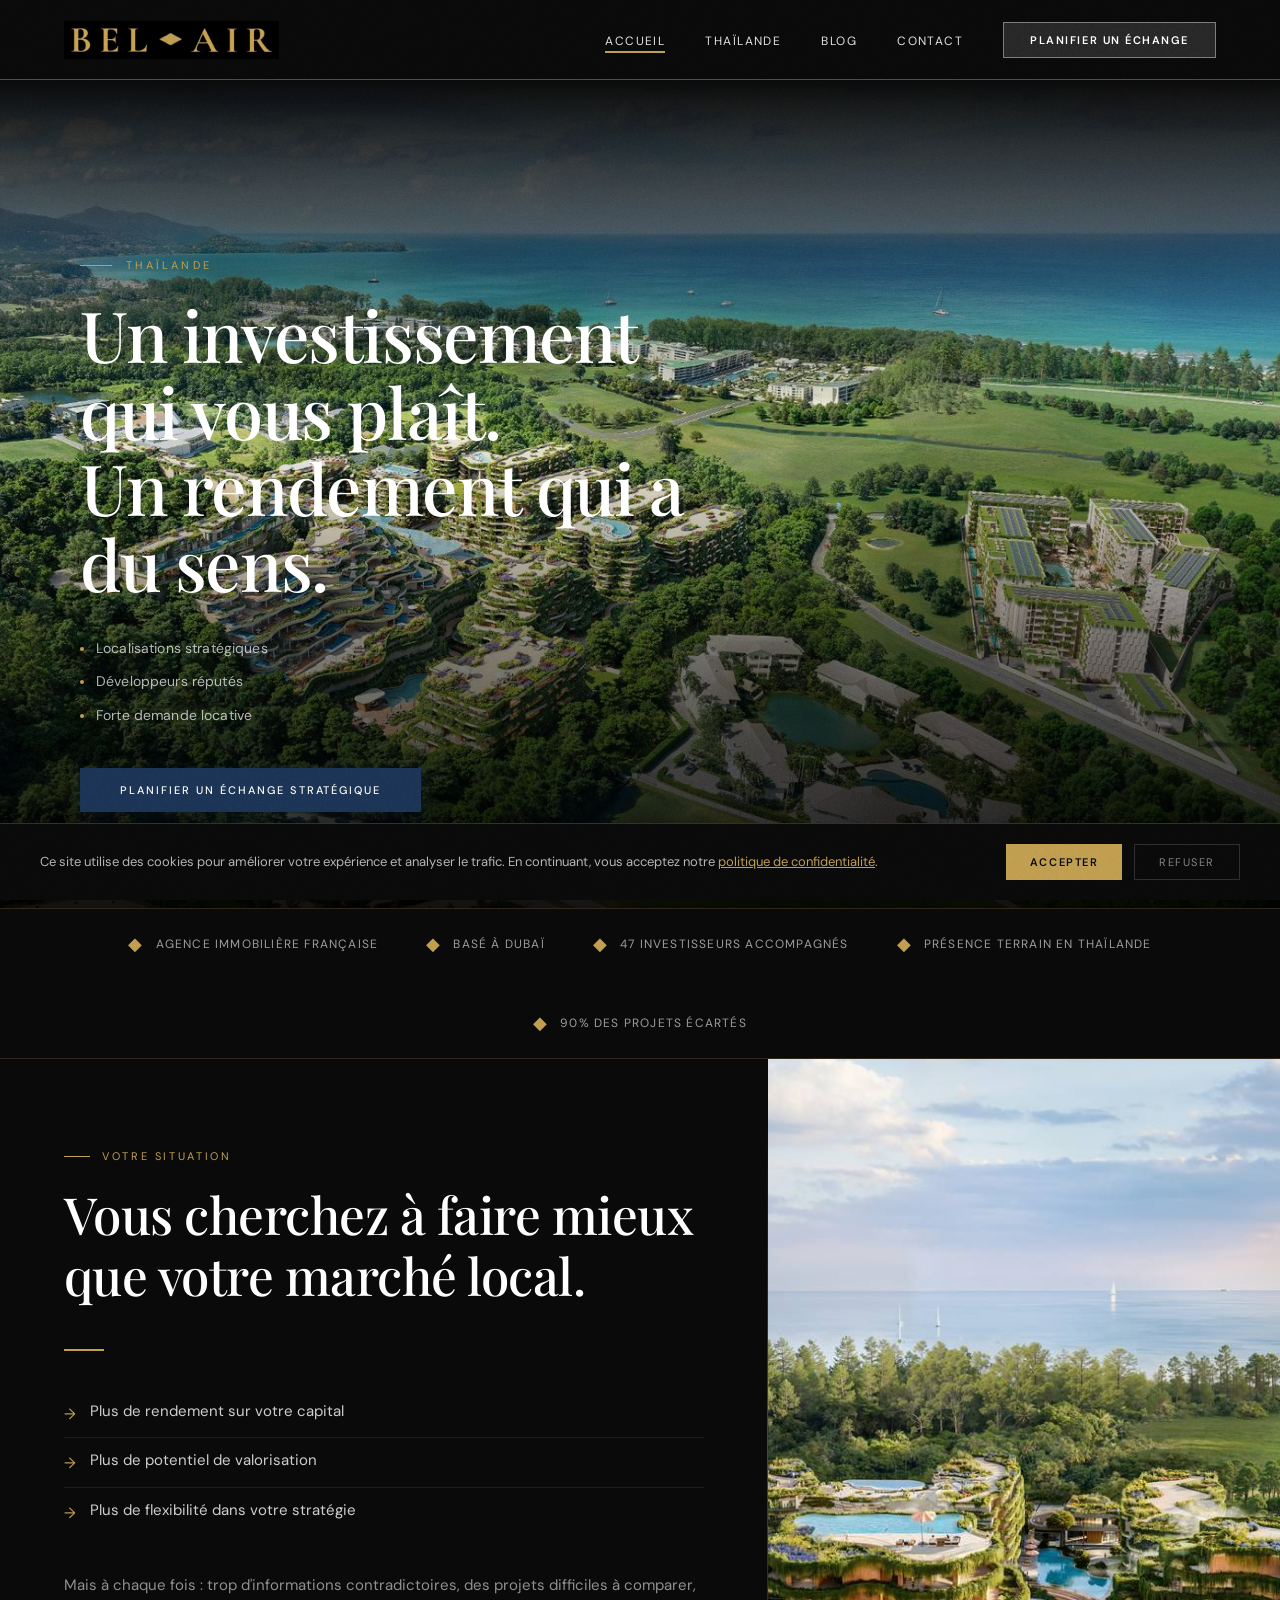
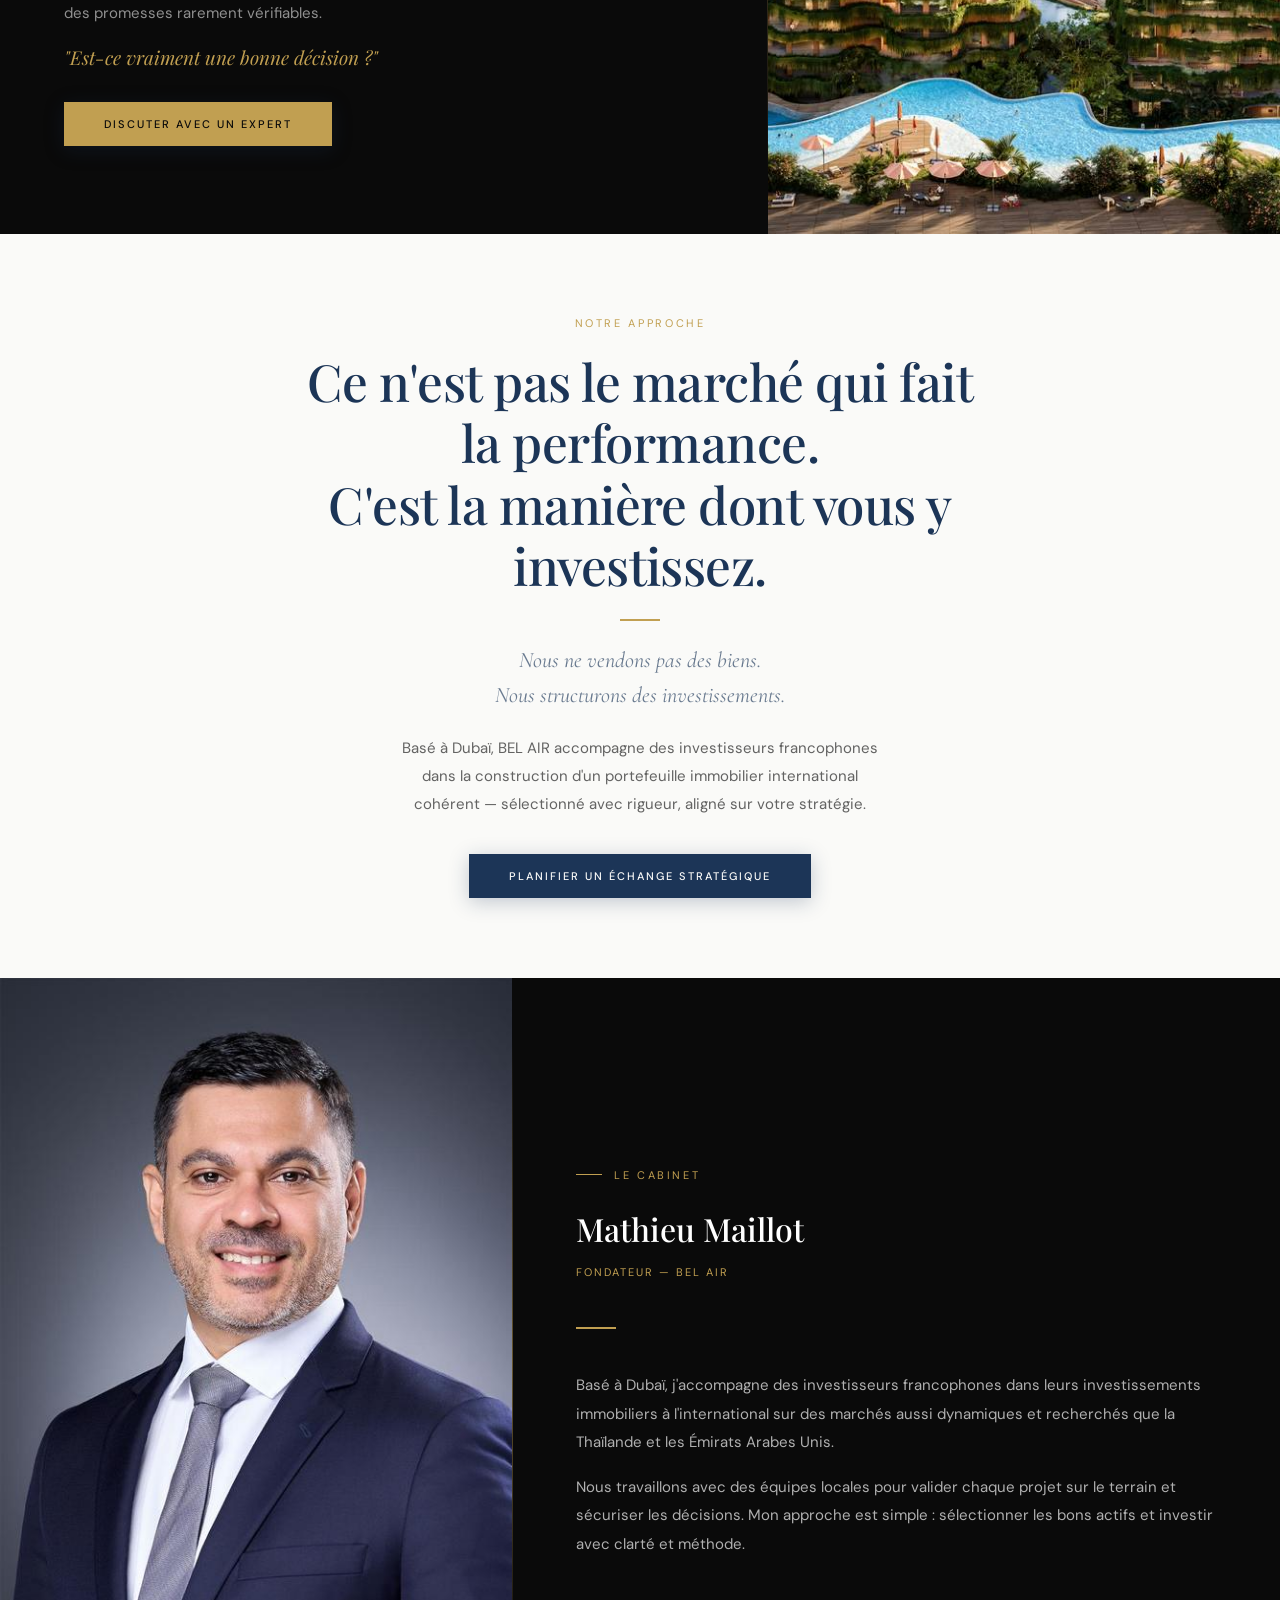
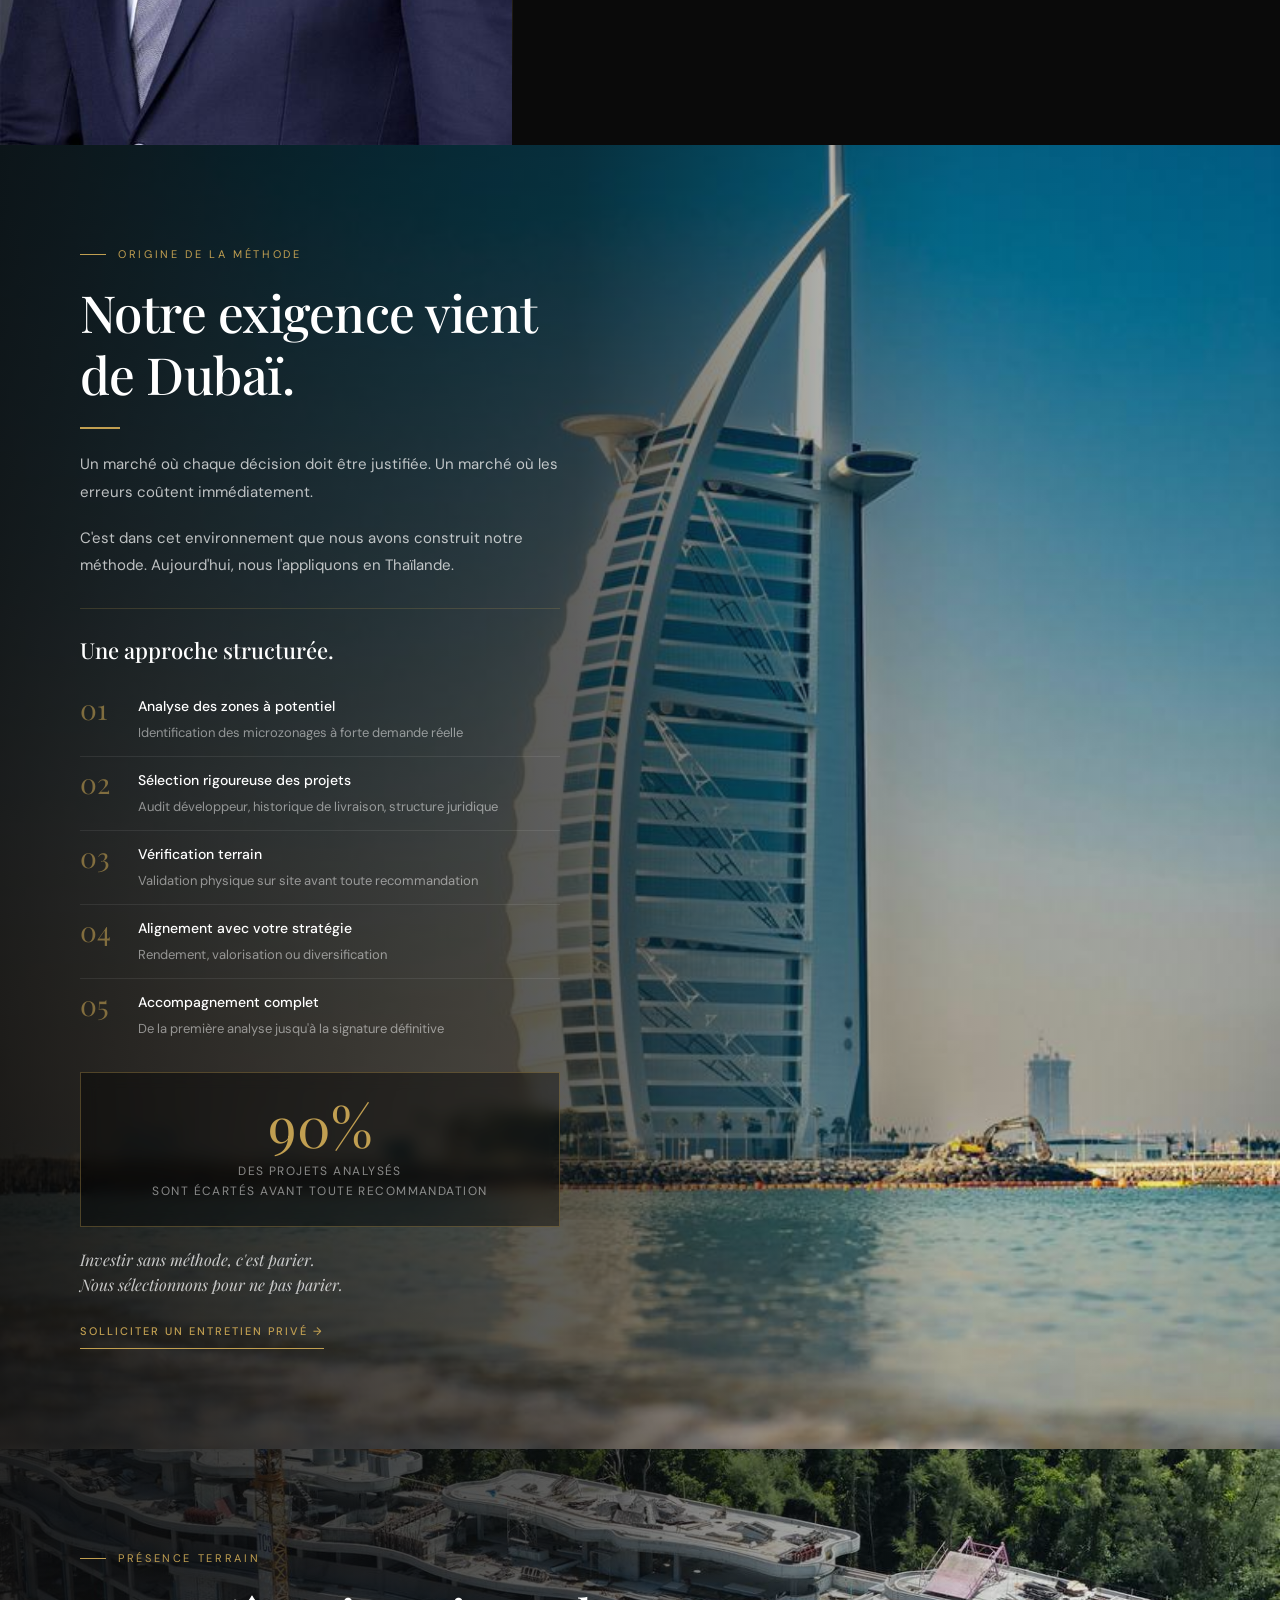
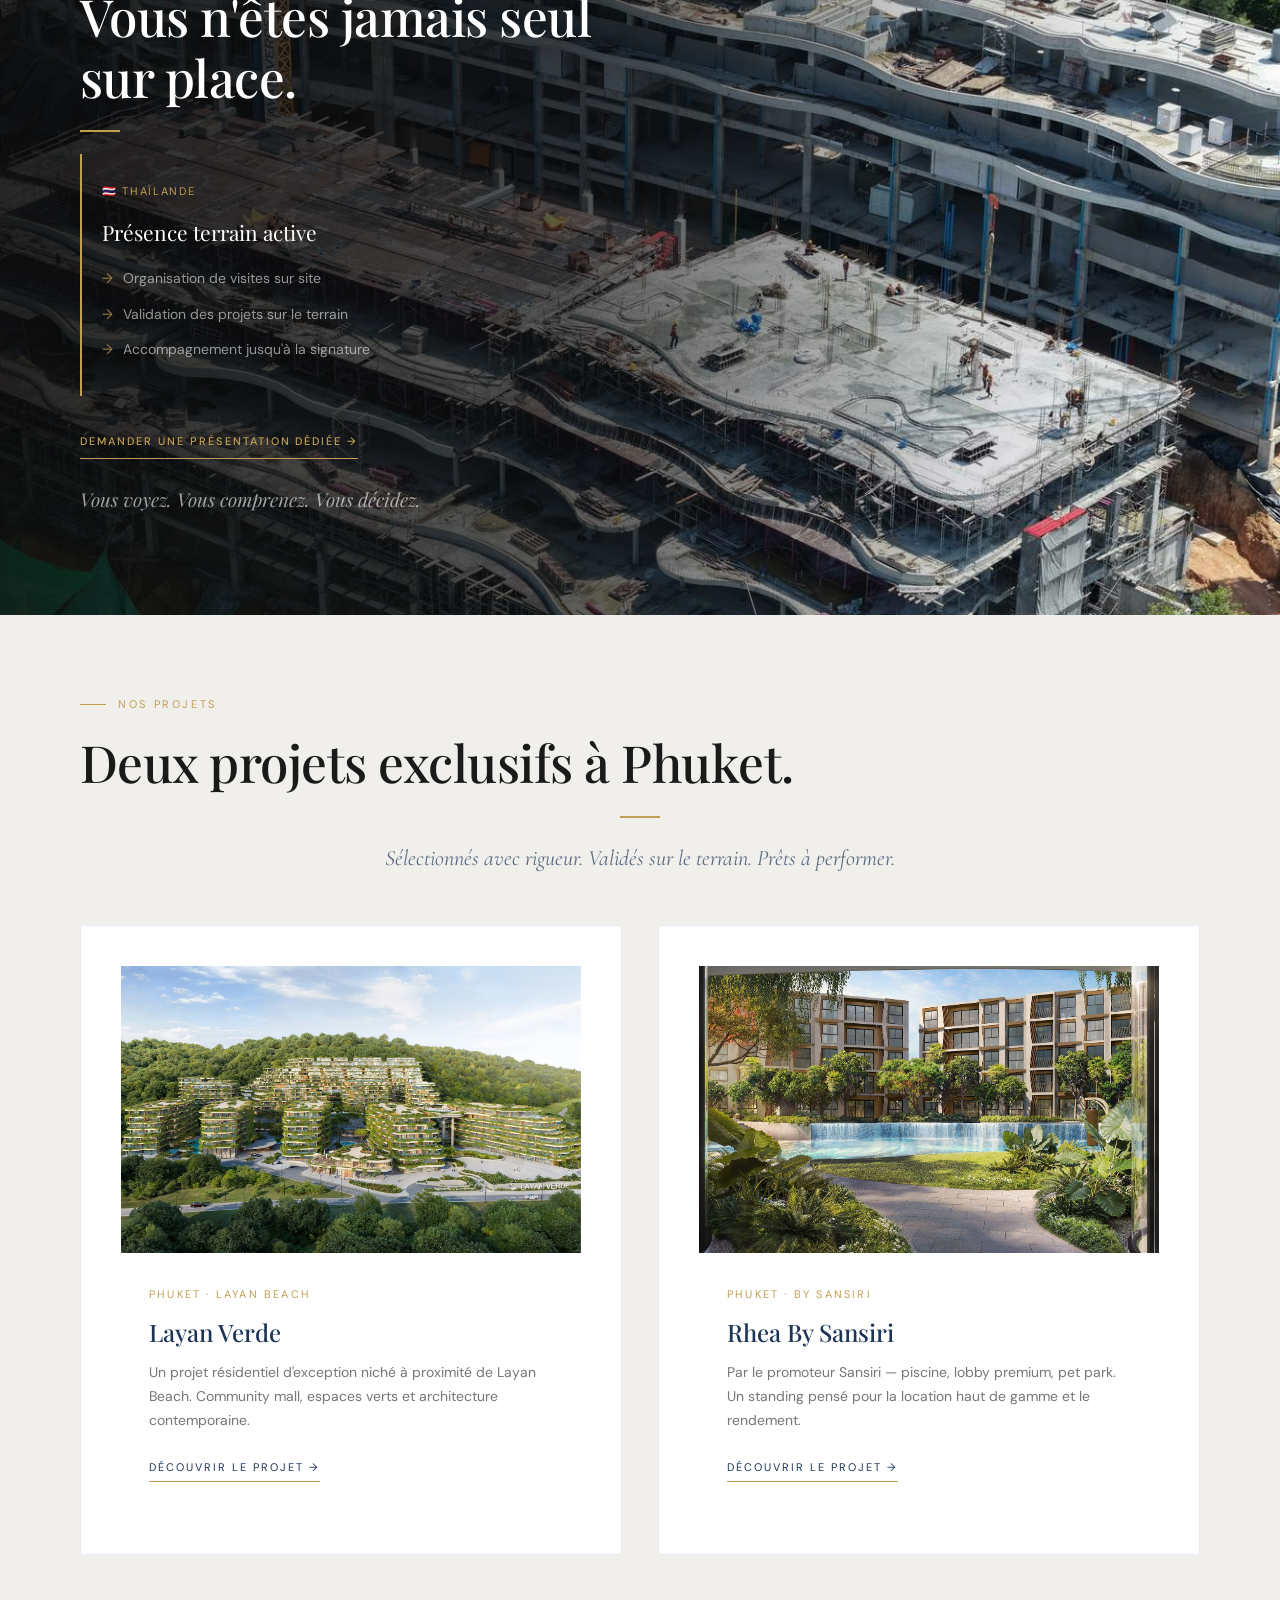
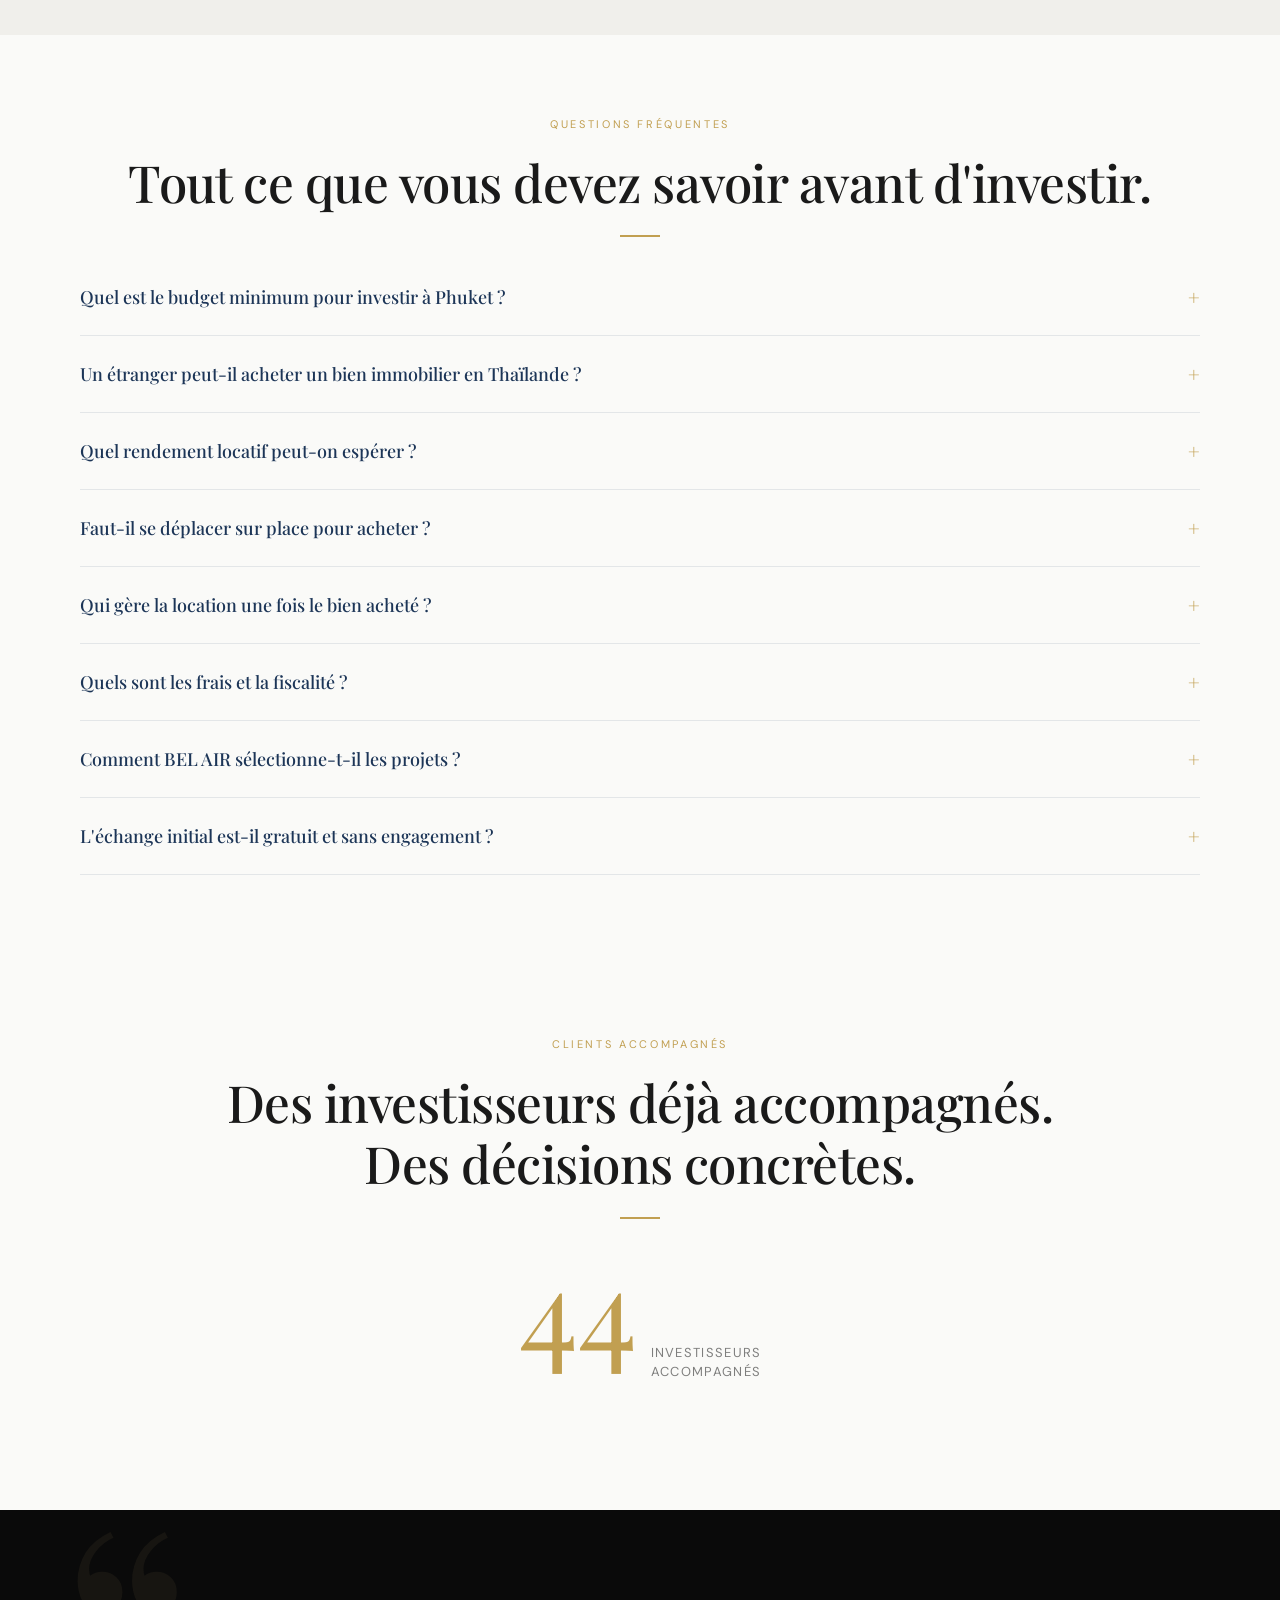
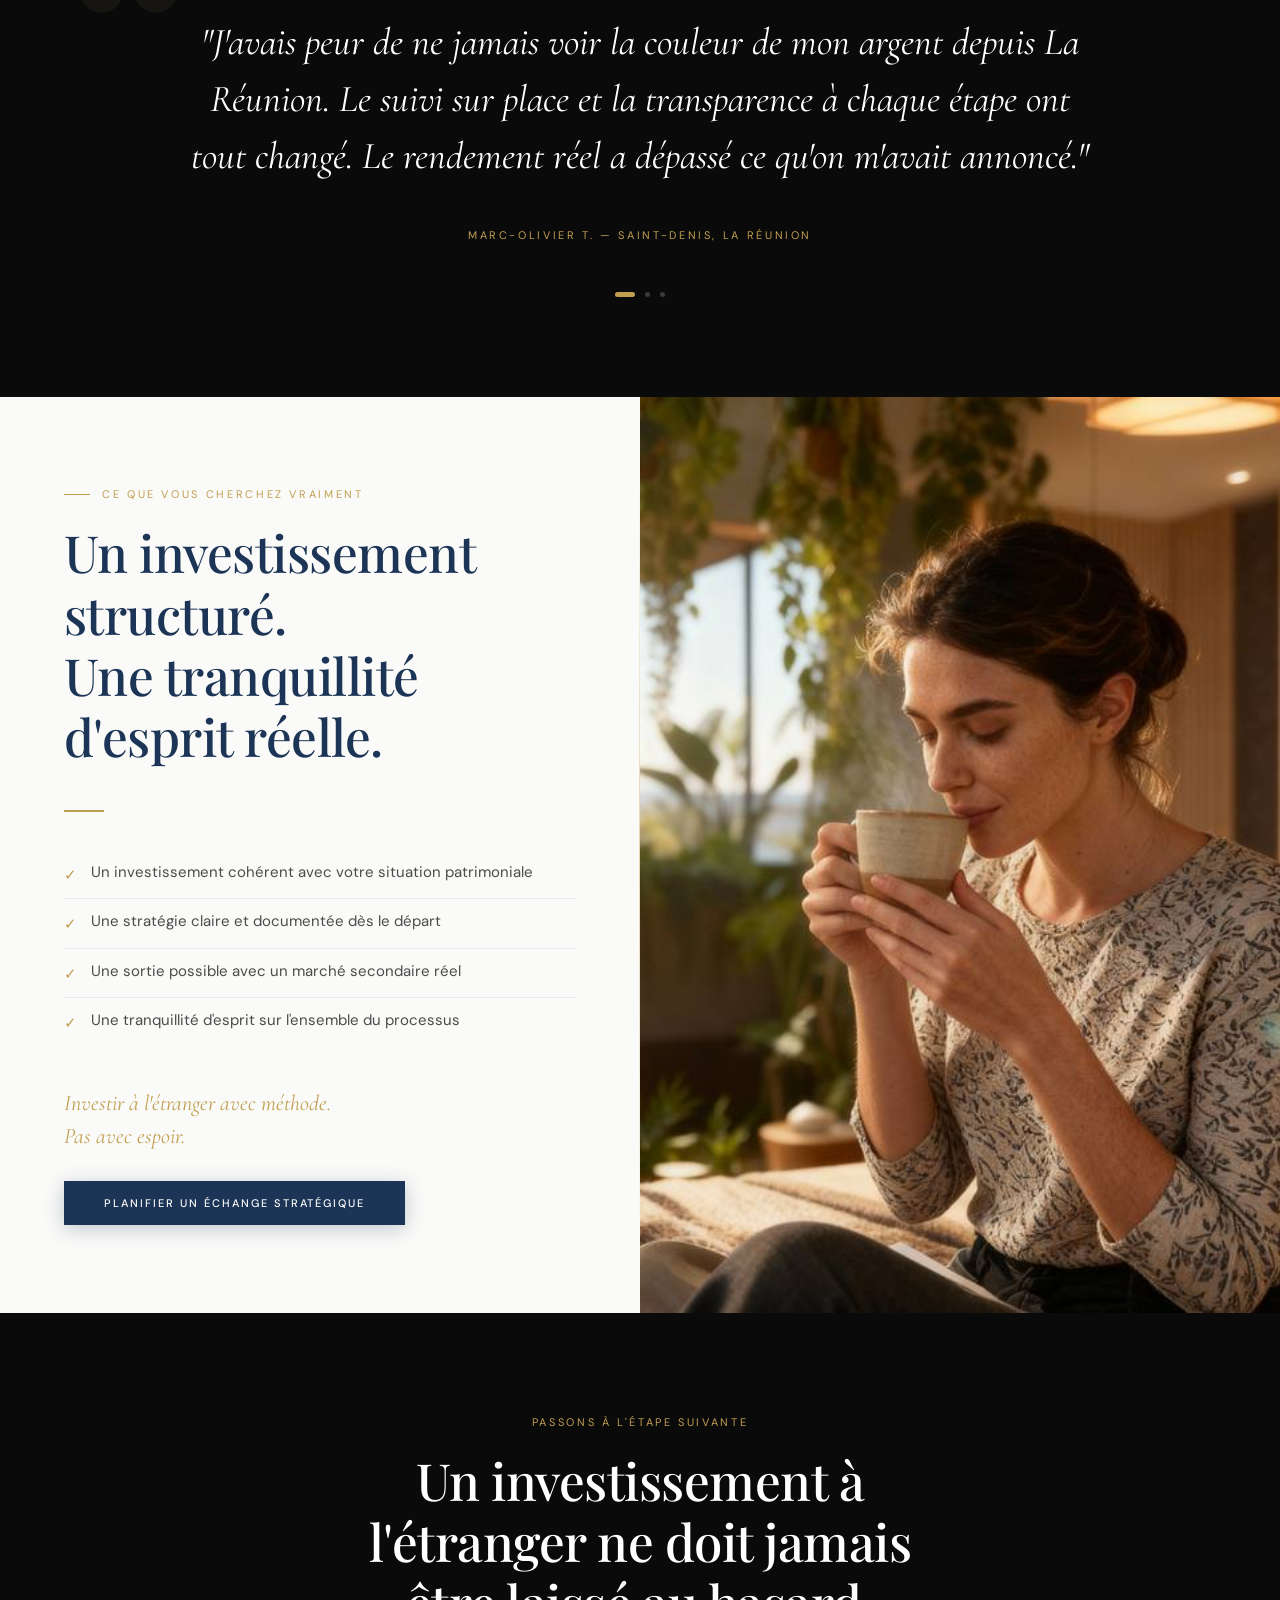
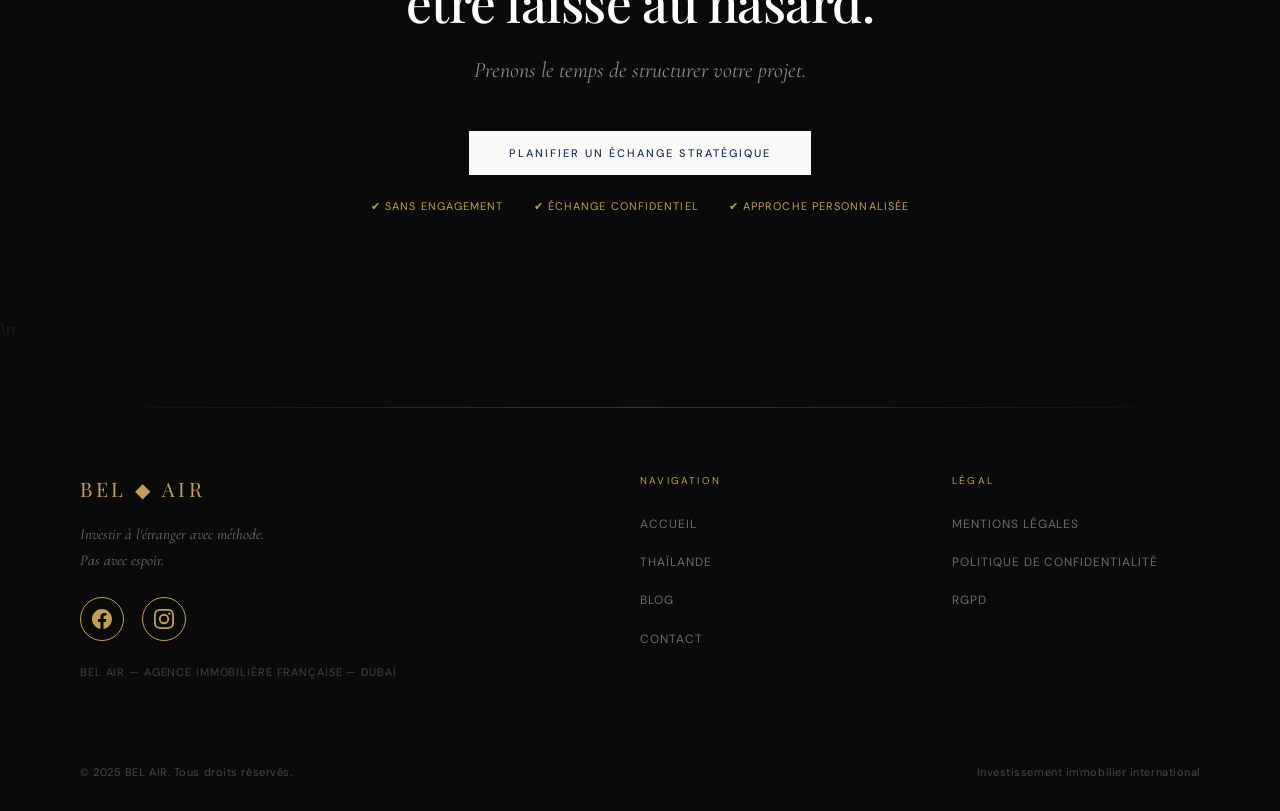
==== commit cfc3512a: "Remove slider controls (dots, arrows, scroll indicator) Only 1 slide remains after Morocco removal —" ====
--- a/index.html
+++ b/index.html
@@ -136,18 +136,6 @@
     </div>
 
 
-    <div class="scroll-indicator">
-      <div class="scroll-line"></div>
-      <span>Découvrir</span>
-    </div>
-    <div class="hero-dots">
-      <button class="dot active" id="dot-0" onclick="goSlide(0)"></button>
-      <button class="dot" id="dot-1" onclick="goSlide(1)"></button>
-    </div>
-    <div class="hero-arrows">
-      <button class="arrow-btn" onclick="prevSlide()">&#8592;</button>
-      <button class="arrow-btn" onclick="nextSlide()">&#8594;</button>
-    </div>
   </div>
 
   
--- a/css/style.css
+++ b/css/style.css
@@ -166,9 +166,6 @@
 }
 
 /* Slide backgrounds - geometric premium */
-.slide-ma {
-  background: linear-gradient(145deg, #0F2238 0%, #1C3557 45%, #243f5e 70%, #162e4a 100%);
-}
 .slide-th {
   background: #0c1f14;
 }
@@ -235,14 +232,6 @@
   margin-bottom: 18px;
   font-weight: 500;
   line-height: 1.15;
-}
-.slide-tagline {
-  font-family: 'Cormorant Garamond', serif;
-  font-size: 18px;
-  color: rgba(255,255,255,0.45);
-  font-style: italic;
-  margin-bottom: 30px;
-  letter-spacing: 0.02em;
 }
 .slide-bullets { margin-bottom: 40px; }
 .slide-bullet {
@@ -342,8 +331,6 @@
   padding: 100px 80px;
 }
 .sec-linen { background: var(--linen); }
-.sec-navy  { background: #0F1E30; color: var(--cream); }
-.sec-ink   { background: #0A0A0A; color: var(--cream); }
 .sec-center { text-align: center; }
 
 .sec-label {
@@ -378,25 +365,8 @@
   gap: 72px;
   align-items: center;
 }
-.three-col {
-  display: grid;
-  grid-template-columns: repeat(3, 1fr);
-  gap: 28px;
-}
 
 /* Asset placeholders */
-.asset-ph {
-  background: rgba(28, 53, 87, 0.06);
-  border: 1px dashed rgba(28, 53, 87, 0.18);
-  display: flex;
-  align-items: center;
-  justify-content: center;
-  font-size: 11px;
-  letter-spacing: 0.12em;
-  text-transform: uppercase;
-  color: rgba(28, 53, 87, 0.35);
-  font-family: monospace;
-}
 .asset-ph.dark {
   background: rgba(255,255,255,0.04);
   border-color: rgba(255,255,255,0.1);
@@ -404,7 +374,6 @@
 }
 .sq { aspect-ratio: 4/3; }
 .tall { aspect-ratio: 3/4; }
-.wide { aspect-ratio: 16/7; }
 
 /* ===================== BUTTONS ===================== */
 .btn {
@@ -473,44 +442,6 @@
   letter-spacing: 0.22em;
 }
 
-.btn-outline {
-  background: transparent;
-  color: var(--navy);
-  border: 1px solid rgba(28,53,87,0.4);
-}
-.btn-outline:hover { 
-  background: var(--navy); 
-  color: var(--cream);
-  border-color: var(--navy);
-  transform: translateY(-1px);
-}
-.btn-outline-lt { 
-  background: transparent; 
-  color: rgba(255,255,255,0.85); 
-  border: 1px solid rgba(255,255,255,0.3);
-}
-.btn-outline-lt:hover { 
-  background: rgba(255,255,255,0.1); 
-  color: white;
-  border-color: rgba(255,255,255,0.6);
-}
-
-.link-btn {
-  background: none;
-  border: none;
-  color: var(--gold);
-  font-size: 11px;
-  letter-spacing: 0.16em;
-  text-transform: uppercase;
-  display: inline-flex;
-  align-items: center;
-  gap: 10px;
-  padding: 0;
-  transition: gap 0.35s cubic-bezier(0.25, 0.46, 0.45, 0.94), color 0.3s;
-  font-family: 'DM Sans', sans-serif;
-  font-weight: 500;
-}
-.link-btn:hover { gap: 18px; color: var(--gold-light, #E8D5B0); }
 .link-btn.light { color: rgba(255,255,255,0.65); }
 .link-btn.light:hover { color: var(--gold); gap: 18px; }
 
@@ -529,17 +460,6 @@
 .check-list li:last-child { border: none; }
 .ci { color: var(--gold); flex-shrink: 0; margin-top: 3px; }
 
-.x-list { list-style: none; margin: 16px 0; }
-.x-list li {
-  display: flex;
-  gap: 14px;
-  align-items: flex-start;
-  padding: 10px 0;
-  font-size: 15px;
-  border-bottom: 1px solid rgba(139, 58, 58, 0.07);
-  opacity: 0.85;
-}
-.x-list li:last-child { border: none; }
 .xi { color: var(--red-soft); flex-shrink: 0; font-size: 13px; margin-top: 3px; }
 
 .arrow-list { list-style: none; }
@@ -553,7 +473,6 @@
 .arrow-list li::before { content: '→'; color: var(--gold); flex-shrink: 0; }
 
 /* ===================== TESTIMONIALS ===================== */
-.testi-grid { display: grid; grid-template-columns: repeat(3, 1fr); gap: 24px; margin-top: 48px; }
 .testi {
   padding: 32px;
   border: 1px solid rgba(28, 53, 87, 0.1);
@@ -570,7 +489,6 @@
 .testi-author { font-size: 11px; letter-spacing: 0.12em; text-transform: uppercase; opacity: 0.42; }
 
 /* ===================== STEPS ===================== */
-.steps { margin: 32px 0; }
 .step {
   display: flex;
   gap: 22px;
@@ -578,28 +496,12 @@
   border-bottom: 1px solid rgba(255,255,255,0.07);
 }
 .step:last-child { border: none; }
-.step-n { font-family: 'Playfair Display', serif; font-size: 34px; color: var(--gold); opacity: 0.4; line-height: 1; width: 48px; flex-shrink: 0; }
-.step-h { font-size: 14px; font-weight: 500; margin-bottom: 4px; color: white; }
-.step-p { font-size: 13px; opacity: 0.5; }
 
 /* ===================== IMPACT BOX ===================== */
-.impact-box {
-  border: 1px solid rgba(201,169,110,0.3);
-  padding: 48px;
-  text-align: center;
-  margin: 32px 0;
-}
-.impact-num { font-family: 'Playfair Display', serif; font-size: 80px; color: var(--gold); line-height: 1; }
-.impact-label { font-size: 12px; letter-spacing: 0.14em; text-transform: uppercase; opacity: 0.5; margin-top: 10px; }
 
 /* ===================== MARKET CARDS ===================== */
 .mkt-grid { display: grid; grid-template-columns: 1fr 1fr; gap: 36px; margin-top: 48px; }
 .mkt-card { padding: 40px; border: 1px solid rgba(28, 53, 87, 0.1); background: white; }
-.mkt-flag { font-size: 28px; margin-bottom: 16px; }
-.mkt-name { font-family: 'Playfair Display', serif; font-size: 24px; color: var(--navy); margin-bottom: 4px; }
-.mkt-sub { font-size: 11px; letter-spacing: 0.15em; text-transform: uppercase; color: var(--gold); margin-bottom: 18px; }
-.mkt-bar { width: 30px; height: 2px; background: var(--gold); margin-bottom: 16px; }
-.mkt-body { font-size: 14px; opacity: 0.7; line-height: 1.75; }
 
 /* ===================== TERRAIN ===================== */
 .terrain-card { padding: 28px; border-left: 2px solid var(--gold); margin-bottom: 24px; }
@@ -607,14 +509,9 @@
 .terrain-sub { font-size: 11px; letter-spacing: 0.15em; text-transform: uppercase; color: var(--gold); margin-bottom: 14px; }
 
 /* ===================== FOUNDER ===================== */
-.founder-grid { display: grid; grid-template-columns: 1fr 2fr; gap: 80px; align-items: center; }
-.founder-name { font-family: 'Playfair Display', serif; font-size: 28px; margin-bottom: 4px; }
-.founder-role { font-size: 11px; letter-spacing: 0.17em; text-transform: uppercase; color: var(--gold); margin-bottom: 24px; }
-.founder-bio { font-size: 15px; opacity: 0.72; line-height: 1.85; }
 
 /* ===================== STAT ===================== */
 .stat-row { display: flex; align-items: baseline; gap: 14px; justify-content: center; margin: 28px 0 48px; }
-.stat-n { font-family: 'Playfair Display', serif; font-size: 78px; color: var(--gold); line-height: 1; }
 .stat-l { font-size: 13px; letter-spacing: 0.1em; text-transform: uppercase; opacity: 0.55; line-height: 1.5; }
 
 /* ===================== FINAL CTA ===================== */
@@ -879,6 +776,7 @@
 .modal-close-btn:hover { opacity: 1; }
 .modal-lbl { font-size: 10px; letter-spacing: 0.2em; text-transform: uppercase; color: var(--gold); margin-bottom: 10px; }
 .modal-box h3 { font-family: 'Playfair Display', serif; font-size: 26px; margin-bottom: 30px; }
+.modal-body { padding: 10px 0 0; }
 
 /* ===================== FOOTER ===================== */
 footer {
@@ -975,8 +873,6 @@
   .form-row-2 { grid-template-columns: 1fr; }
   .modal-box { padding: 40px 24px; }
   .reassurances { flex-direction: column; gap: 12px; align-items: center; }
-  .stat-n { font-size: 56px; }
-  .impact-num { font-size: 56px; }
 
   /* Grid sections become single column on mobile — handled by .grid-2col in semantic classes */
 
@@ -1001,7 +897,6 @@
   .two-col.asym-right { grid-template-columns: 1fr !important; }
 
   /* Brand statement */
-  .brand-statement-text { font-size: 32px !important; }
 
   /* Stat row */
   .stat-row { flex-direction: column; gap: 12px; }
@@ -1087,7 +982,6 @@
 
 /* Sur pages intérieures — nav toujours scrolled */
 
-
 /* Scrolled — texte clair sur fond noir */
 #navbar.scrolled .nav-links a {
   color: rgba(255,255,255,0.75) !important;
@@ -1140,44 +1034,8 @@
 .reveal-delay-1 { transition-delay: 0.1s; }
 .reveal-delay-2 { transition-delay: 0.2s; }
 .reveal-delay-3 { transition-delay: 0.3s; }
-.reveal-delay-4 { transition-delay: 0.4s; }
 
 /* --- BRAND STATEMENT SECTION --- */
-.brand-statement {
-  background: #0A0A0A;
-  padding: 120px 80px;
-  text-align: center;
-  position: relative;
-  overflow: hidden;
-}
-.brand-statement::before {
-  content: '';
-  position: absolute;
-  inset: 0;
-  background: radial-gradient(ellipse at center, rgba(201,169,110,0.06) 0%, transparent 70%);
-}
-.brand-statement-text {
-  font-family: 'Playfair Display', serif;
-  font-size: clamp(36px, 6vw, 88px);
-  color: white;
-  line-height: 1.1;
-  letter-spacing: -0.02em;
-  max-width: 1000px;
-  margin: 0 auto;
-  position: relative;
-}
-.brand-statement-text em {
-  font-style: italic;
-  color: var(--gold);
-}
-.brand-statement-sub {
-  margin-top: 32px;
-  font-size: 12px;
-  letter-spacing: 0.28em;
-  text-transform: uppercase;
-  color: rgba(255,255,255,0.3);
-  position: relative;
-}
 
 /* --- TESTIMONIALS — FULL WIDTH EDITORIAL --- */
 .testi-editorial {
@@ -1252,17 +1110,6 @@
 }
 
 /* --- IMPACT LINE (90% écartés) --- */
-.impact-box {
-  border: 1px solid rgba(201,169,110,0.25) !important;
-  position: relative;
-  overflow: hidden;
-}
-.impact-box::after {
-  content: '';
-  position: absolute;
-  inset: 0;
-  background: radial-gradient(ellipse at center, rgba(201,169,110,0.05) 0%, transparent 70%);
-}
 
 /* --- TRUST BAR --- */
 .trust-bar {
@@ -1318,30 +1165,10 @@
 }
 
 /* --- GOLD LINE SEPARATOR --- */
-.gold-line-sep {
-  width: 100%;
-  height: 1px;
-  background: linear-gradient(to right, transparent, rgba(201,169,110,0.3), transparent);
-  margin: 0;
-}
 
 /* --- SECTION TRANSITION --- */
-.section-transition {
-  background: linear-gradient(to bottom, var(--linen) 0%, #0A0A0A 100%);
-  padding: 60px 0;
-  display: flex;
-  align-items: center;
-  justify-content: center;
-}
 
 /* --- SECTION FULL IMAGE --- */
-.sec-full-img {
-  width: 100%;
-  height: 60vh;
-  min-height: 400px;
-  object-fit: cover;
-  display: block;
-}
 
 /* --- HOVER STATES ON CARDS --- */
 .mkt-card {
@@ -1403,10 +1230,8 @@
 }
 @media (max-width: 900px) {
   .scroll-indicator { display: none; }
-  .brand-statement { padding: 80px 28px; }
   .testi-editorial { padding: 72px 28px; }
 }
-
 
 /* ============================================================
    FULL-BLEED IMAGE SECTIONS — PREMIUM
@@ -1445,34 +1270,8 @@
   );
 }
 /* Overlay gauche → droite (texte à droite) */
-.fb-overlay-right {
-  background: linear-gradient(
-    to left,
-    rgba(10,10,10,0.88) 0%,
-    rgba(10,10,10,0.65) 45%,
-    rgba(10,10,10,0.15) 75%,
-    transparent 100%
-  );
-}
 /* Overlay centré (texte centré) */
-.fb-overlay-center {
-  background: linear-gradient(
-    to bottom,
-    rgba(10,10,10,0.3) 0%,
-    rgba(10,10,10,0.75) 60%,
-    rgba(10,10,10,0.92) 100%
-  );
-}
 /* Overlay linen (section linen avec image) */
-.fb-overlay-linen {
-  background: linear-gradient(
-    to right,
-    rgba(240,239,235,0.95) 0%,
-    rgba(240,239,235,0.82) 40%,
-    rgba(240,239,235,0.3) 70%,
-    transparent 100%
-  );
-}
 
 .sec-fullbleed .fb-content {
   position: relative;
@@ -1523,172 +1322,25 @@
   }
 }
 
-
 /* ============================================================
    SECTIONS FOND IMAGE — PREMIUM FULL BLEED
    ============================================================ */
 
-.sec-bg-img {
-  position: relative;
-  padding: 0 !important;
-  min-height: 600px;
-  display: flex;
-  align-items: center;
-  overflow: hidden;
-}
-.sec-bg-img .bg-photo {
-  position: absolute;
-  inset: 0;
-  width: 100%;
-  height: 100%;
-  object-fit: cover;
-  object-position: center;
-  display: block;
-  z-index: 0;
-  transition: transform 0.8s ease;
-}
-.sec-bg-img:hover .bg-photo {
-  transform: scale(1.03);
-}
-.sec-bg-img .bg-overlay {
-  position: absolute;
-  inset: 0;
-  z-index: 1;
-}
 /* Overlay adapté au contenu de chaque section */
-.sec-bg-img.overlay-dark .bg-overlay {
-  background: linear-gradient(
-    to right,
-    rgba(10,10,10,0.92) 0%,
-    rgba(10,10,10,0.75) 45%,
-    rgba(10,10,10,0.3) 100%
-  );
-}
-.sec-bg-img.overlay-linen .bg-overlay {
-  background: linear-gradient(
-    to left,
-    rgba(240,239,235,0.96) 0%,
-    rgba(240,239,235,0.82) 45%,
-    rgba(240,239,235,0.25) 100%
-  );
-}
-.sec-bg-img.overlay-right .bg-overlay {
-  background: linear-gradient(
-    to left,
-    rgba(10,10,10,0.94) 0%,
-    rgba(10,10,10,0.78) 45%,
-    rgba(10,10,10,0.2) 100%
-  );
-}
-.sec-bg-img .sec-content {
-  position: relative;
-  z-index: 2;
-  padding: 100px 80px;
-  max-width: 620px;
-}
-.sec-bg-img.content-right .sec-content {
-  margin-left: auto;
-}
 @media (max-width: 900px) {
-  .sec-bg-img { min-height: 500px; }
-  .sec-bg-img .bg-overlay {
-    background: rgba(10,10,10,0.82) !important;
-  }
-  .sec-bg-img .sec-content {
-    padding: 72px 24px;
-    max-width: 100%;
-    margin-left: 0 !important;
-  }
-}
-
+}
 
 /* ============================================================
    SEMANTIC UTILITY CLASSES (extracted from inline styles)
    ============================================================ */
 
 /* --- Layout: Grid Sections --- */
-.grid-2col {
-  display: grid;
-  grid-template-columns: 1fr 1fr;
-  overflow: hidden;
-}
-.grid-2col--tall { min-height: 680px; }
-.grid-2col--med { min-height: 600px; }
-.grid-2col--xl { min-height: 700px; }
-.grid-2col--linen { background: var(--linen); }
 
 /* --- Layout: Column Panels --- */
-.col-dark {
-  background: #0A0A0A;
-  padding: 88px 64px;
-  display: flex;
-  flex-direction: column;
-  justify-content: center;
-  position: relative;
-}
-.col-linen {
-  background: var(--linen);
-  padding: 80px 64px;
-  display: flex;
-  flex-direction: column;
-  justify-content: center;
-  position: relative;
-}
-.col-cream {
-  background: var(--cream);
-  padding: 88px 64px;
-  display: flex;
-  flex-direction: column;
-  justify-content: center;
-  position: relative;
-}
-.col-img {
-  position: relative;
-  overflow: hidden;
-}
 
 /* --- Vertical Gold Separators --- */
-.vsep-right {
-  position: absolute;
-  right: 0; top: 60px; bottom: 60px;
-  width: 1px;
-  background: linear-gradient(to bottom, transparent, rgba(193,159,81,0.4), transparent);
-}
-.vsep-left {
-  position: absolute;
-  left: 0; top: 60px; bottom: 60px;
-  width: 1px;
-  background: linear-gradient(to bottom, transparent, rgba(193,159,81,0.5), transparent);
-}
 
 /* --- Images --- */
-.img-cover {
-  width: 100%;
-  height: 100%;
-  object-fit: cover;
-  display: block;
-  transition: transform 0.8s cubic-bezier(0.25, 0.46, 0.45, 0.94);
-}
-.img-cover:hover { transform: scale(1.04); }
-.img-cover--top { object-position: center top; }
-.img-cover--15 { object-position: center 15%; }
-.img-cover--30 { object-position: center 30%; }
-.img-card {
-  width: 100%;
-  aspect-ratio: 4/3;
-  object-fit: cover;
-  display: block;
-  transition: transform 0.8s ease;
-}
-.img-card:hover { transform: scale(1.04); }
-.img-wide {
-  width: 100%;
-  max-width: 820px;
-  margin: 0 auto;
-  display: block;
-  aspect-ratio: 16/9;
-  object-fit: cover;
-}
 
 /* --- Typography Utilities --- */
 .body-text {
@@ -1697,26 +1349,6 @@
   opacity: 0.75;
   margin-bottom: 24px;
 }
-.body-text-light {
-  font-size: 15px;
-  line-height: 1.9;
-  color: rgba(255,255,255,0.68);
-}
-.body-text-dark {
-  font-size: 15px;
-  line-height: 1.85;
-  color: rgba(26,26,26,0.72);
-}
-.body-text-muted {
-  font-size: 15px;
-  line-height: 1.85;
-  color: rgba(255,255,255,0.55);
-}
-.text-gold { color: var(--gold); }
-.text-white { color: white; }
-.text-navy { color: var(--navy); }
-.text-white-80 { color: rgba(255,255,255,0.80); }
-.text-dark-78 { color: rgba(26,26,26,0.78); }
 
 /* --- Legal Page Headings --- */
 .legal-heading {
@@ -1729,229 +1361,28 @@
 .legal-sec { max-width: 800px; margin: 0 auto; }
 
 /* --- Section Utilities --- */
-.sec-narrow { max-width: 680px; margin: 0 auto; }
-.sec-title--narrow { max-width: 560px; margin-bottom: 20px; }
-.btn-row--center { justify-content: center; margin-top: 40px; }
-.check-list--spaced { margin: 16px 0; }
-.check-list--mb { margin-bottom: 32px; }
 .check-list li.border-dark { border-color: rgba(255,255,255,0.08); }
 .check-list li.border-light { border-color: rgba(28,53,87,0.08); }
 
 /* --- Methodology Steps --- */
-.method-steps { margin-bottom: 12px; }
-.step-row {
-  display: flex;
-  gap: 18px;
-  padding: 12px 0;
-  border-bottom: 1px solid rgba(28,53,87,0.07);
-}
-.step-row:last-child { border-bottom: none; }
-.step-num {
-  font-family: 'Playfair Display', serif;
-  font-size: 28px;
-  color: var(--gold);
-  opacity: 0.5;
-  width: 40px;
-  flex-shrink: 0;
-  line-height: 1;
-}
-.step-title {
-  font-size: 14px;
-  font-weight: 500;
-  color: var(--navy);
-  margin-bottom: 3px;
-}
-.step-desc {
-  font-size: 13px;
-  color: rgba(26,26,26,0.55);
-}
-.method-divider {
-  border-top: 1px solid rgba(28,53,87,0.1);
-  padding-top: 28px;
-  margin-top: 8px;
-}
-.method-title {
-  font-family: 'Playfair Display', serif;
-  font-size: 22px;
-  color: var(--navy);
-  margin-bottom: 20px;
-}
 
 /* --- Stat Box --- */
-.stat-box {
-  border: 1px solid rgba(193,159,81,0.35);
-  padding: 24px;
-  text-align: center;
-  margin: 20px 0;
-  background: white;
-}
-.stat-box__number {
-  font-family: 'Playfair Display', serif;
-  font-size: 56px;
-  color: var(--gold);
-  line-height: 1;
-}
-.stat-box__label {
-  font-size: 12px;
-  letter-spacing: 0.12em;
-  text-transform: uppercase;
-  color: rgba(26,26,26,0.55);
-  margin-top: 8px;
-}
 
 /* --- Quote Styles --- */
-.quote-navy {
-  font-family: 'Playfair Display', serif;
-  font-style: italic;
-  color: var(--navy);
-  line-height: 1.6;
-}
-.quote-gold {
-  font-family: 'Playfair Display', serif;
-  font-style: italic;
-  color: var(--gold);
-  line-height: 1.4;
-}
-.tagline-subtle {
-  font-family: 'Cormorant Garamond', serif;
-  font-style: italic;
-  color: rgba(28,53,87,0.65);
-  line-height: 1.6;
-}
-.tagline-dark {
-  font-family: 'Cormorant Garamond', serif;
-  font-style: italic;
-  color: rgba(255,255,255,0.52);
-}
-.tagline-dark-50 {
-  font-family: 'Cormorant Garamond', serif;
-  font-size: 20px;
-  font-style: italic;
-  color: rgba(255,255,255,0.5);
-  margin-bottom: 36px;
-}
-.tagline-white-60 {
-  font-family: 'Playfair Display', serif;
-  font-size: 19px;
-  font-style: italic;
-  color: rgba(255,255,255,0.6);
-  margin-top: 24px;
-}
 
 /* --- Process Cards (Maroc page) --- */
-.process-card {
-  background: #0F2238;
-  padding: 36px 28px;
-  text-align: center;
-  border: 1px solid rgba(193,159,81,0.15);
-  transition: transform 0.4s, box-shadow 0.4s;
-}
-.process-card:hover {
-  transform: translateY(-6px);
-  box-shadow: 0 20px 60px rgba(28,53,87,0.15);
-}
-.process-num {
-  font-family: 'Playfair Display', serif;
-  font-size: 44px;
-  color: var(--gold);
-  margin-bottom: 8px;
-}
-.process-title {
-  font-size: 16px;
-  color: white;
-  font-weight: 500;
-  margin-bottom: 8px;
-}
-.process-desc {
-  font-size: 13px;
-  color: rgba(255,255,255,0.5);
-  line-height: 1.7;
-}
 
 /* --- Ticket/Stat Display (Maroc page) --- */
-.ticket-box {
-  background: linear-gradient(145deg, #0F2238 0%, #1C3557 100%);
-  aspect-ratio: 4/3;
-  display: flex;
-  flex-direction: column;
-  align-items: center;
-  justify-content: center;
-  padding: 40px;
-  text-align: center;
-}
-.ticket-box__amount {
-  font-family: 'Playfair Display', serif;
-  font-size: 48px;
-  color: var(--gold);
-  line-height: 1;
-  margin-bottom: 12px;
-}
-.ticket-box__label {
-  font-size: 11px;
-  letter-spacing: 0.2em;
-  text-transform: uppercase;
-  color: rgba(255,255,255,0.5);
-}
-.ticket-box__cities {
-  font-family: 'Cormorant Garamond', serif;
-  font-style: italic;
-  font-size: 17px;
-  color: rgba(255,255,255,0.6);
-}
-.ticket-box__sep {
-  width: 40px;
-  height: 1px;
-  background: var(--gold);
-  margin: 20px auto;
-}
 
 /* --- Founder Section --- */
-.founder-name {
-  font-family: 'Playfair Display', serif;
-  font-size: 32px;
-  color: white;
-  margin-bottom: 6px;
-  font-weight: 500;
-}
-.founder-title {
-  font-size: 11px;
-  letter-spacing: 0.18em;
-  text-transform: uppercase;
-  color: var(--gold);
-  margin-bottom: 24px;
-}
 
 /* --- Contact Info --- */
-.contact-quote {
-  font-family: 'Cormorant Garamond', serif;
-  font-style: italic;
-  font-size: 17px;
-  color: var(--navy);
-  margin-bottom: 20px;
-  line-height: 1.6;
-}
 
 /* --- Final CTA Titles --- */
 .final-sec .sec-title { color: white; max-width: 620px; margin: 0 auto 18px; }
 .final-sec--narrow .sec-title { max-width: 560px; margin: 0 auto 20px; }
 
 /* --- Thailand Page Header --- */
-.page-header--bg {
-  background: #0A0A0A;
-  position: relative;
-  overflow: hidden;
-}
-.page-header__bg-img {
-  position: absolute;
-  inset: 0;
-  background-size: cover;
-  background-position: center;
-  opacity: 0.35;
-}
-.page-header__content {
-  position: relative;
-  z-index: 1;
-}
 
 /* --- Footer Subtle Text --- */
 .footer-subtle {
@@ -1969,24 +1400,6 @@
 }
 
 /* --- Spacing Utilities --- */
-.mt-8 { margin-top: 8px; }
-.mt-10 { margin-top: 10px; }
-.mt-12 { margin-top: 12px; }
-.mt-16 { margin-top: 16px; }
-.mt-20 { margin-top: 20px; }
-.mt-24 { margin-top: 24px; }
-.mt-28 { margin-top: 28px; }
-.mt-32 { margin-top: 32px; }
-.mt-36 { margin-top: 36px; }
-.mt-40 { margin-top: 40px; }
-.mt-44 { margin-top: 44px; }
-.mt-48 { margin-top: 48px; }
-.mb-16 { margin-bottom: 16px; }
-.mb-20 { margin-bottom: 20px; }
-.mb-28 { margin-bottom: 28px; }
-.mb-32 { margin-bottom: 32px; }
-.mb-36 { margin-bottom: 36px; }
-.mb-42 { margin-bottom: 42px; }
 
 /* ============================================================
    RESPONSIVE OVERRIDES (updated for semantic classes)
@@ -2043,7 +1456,6 @@
   }
 
   /* Three-col becomes stack */
-  .three-col { grid-template-columns: 1fr !important; gap: 20px !important; }
 
   /* Buttons full width */
   section .btn,
@@ -2107,8 +1519,6 @@
   .scroll-indicator { display: none !important; }
 
   /* Brand statement padding */
-  .brand-statement { padding: 60px 20px !important; }
-  .brand-statement-text { font-size: 28px !important; line-height: 1.25 !important; }
 
   /* Testimonials editorial */
   .testi-editorial { padding: 56px 20px !important; }
@@ -2145,7 +1555,6 @@
   .fg textarea { font-size: 16px !important; }
 
   /* Section transition */
-  .section-transition { padding: 30px 0 !important; }
 
   /* Reduce ticket-box */
   section div[style*="linear-gradient(145deg"] {
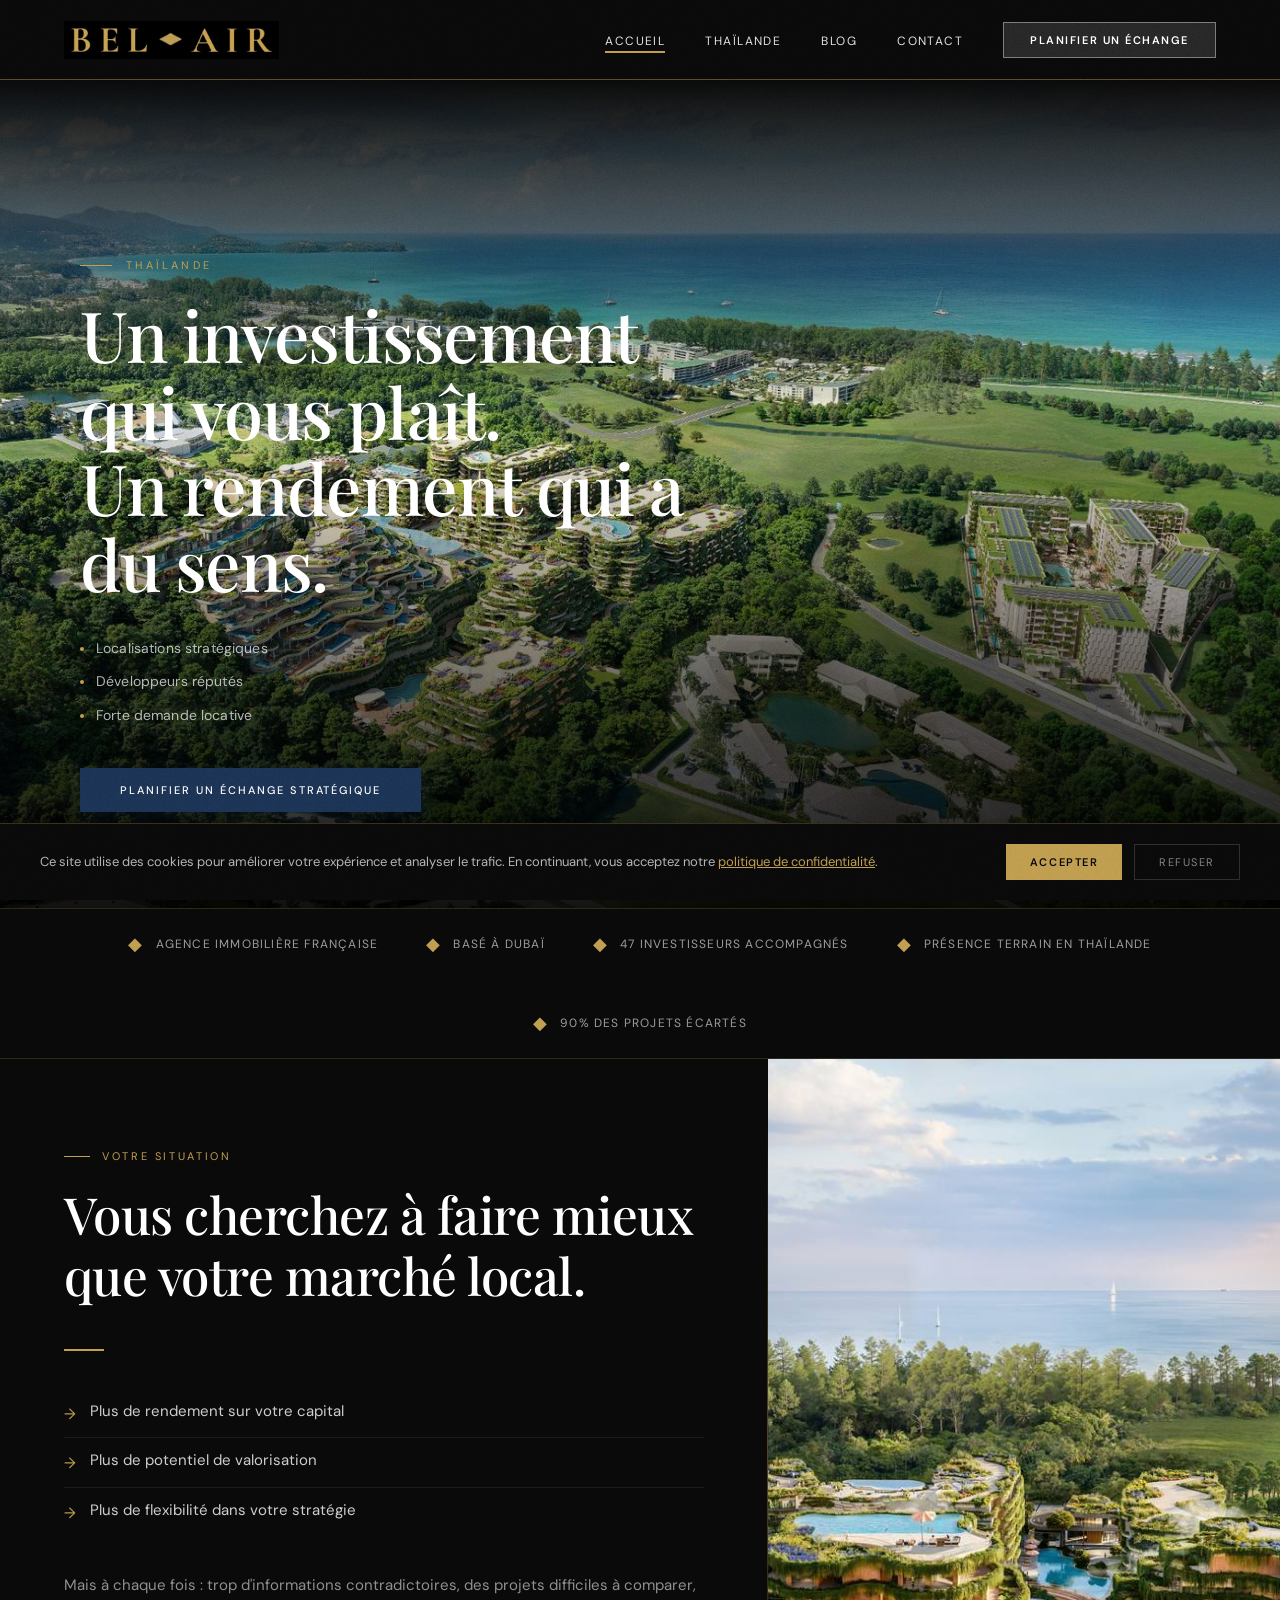
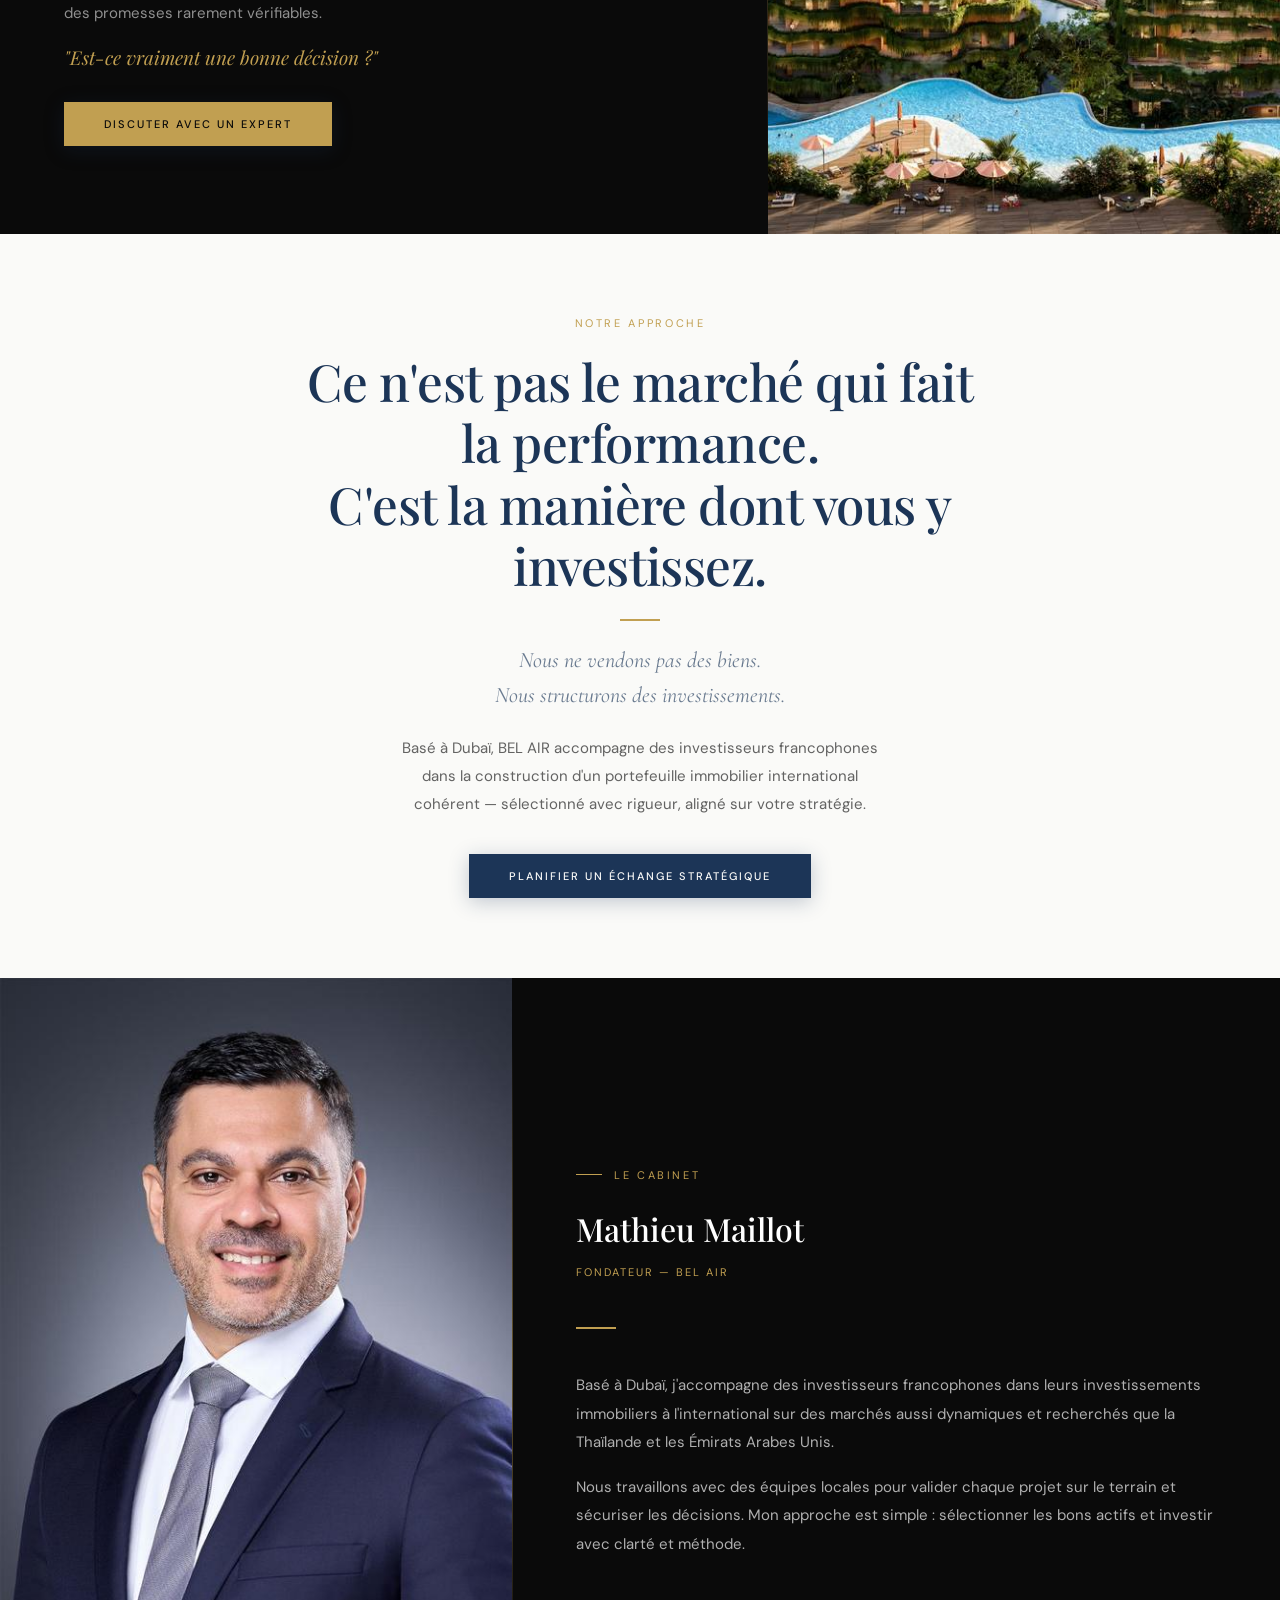
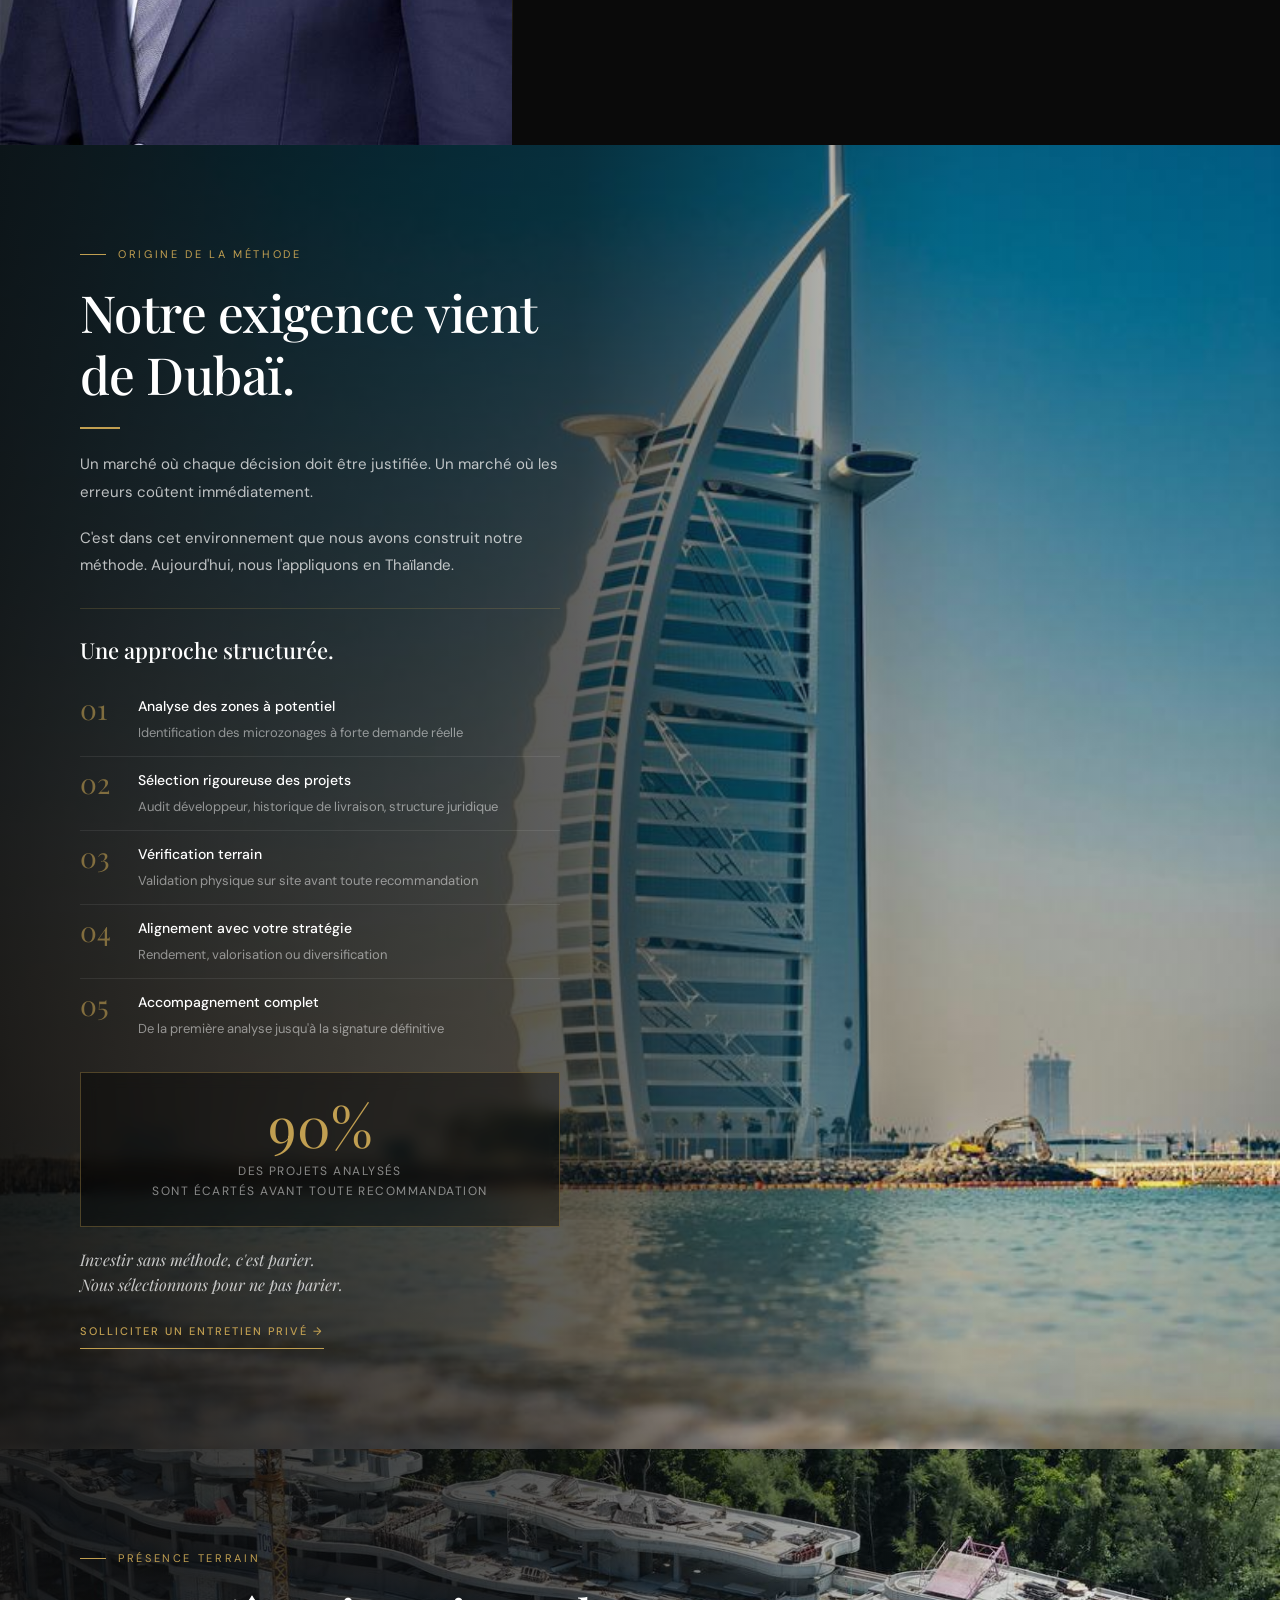
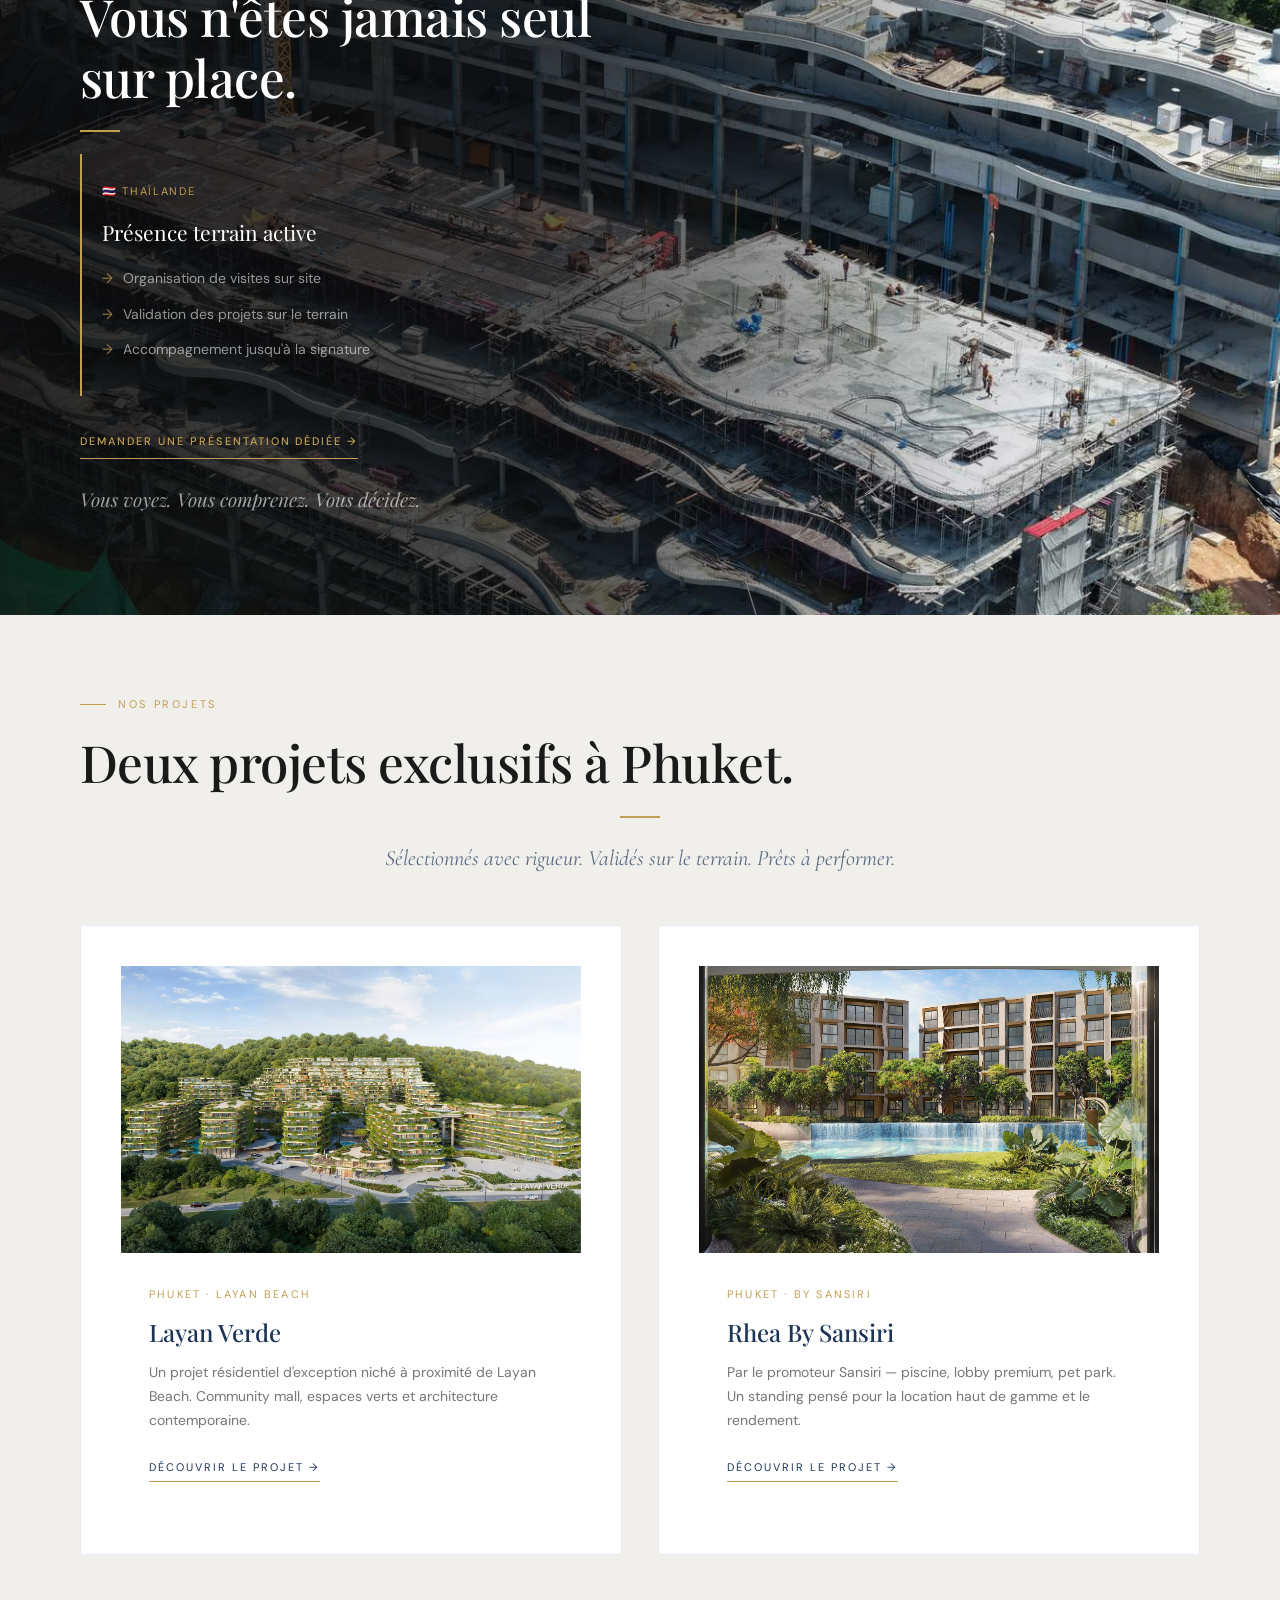
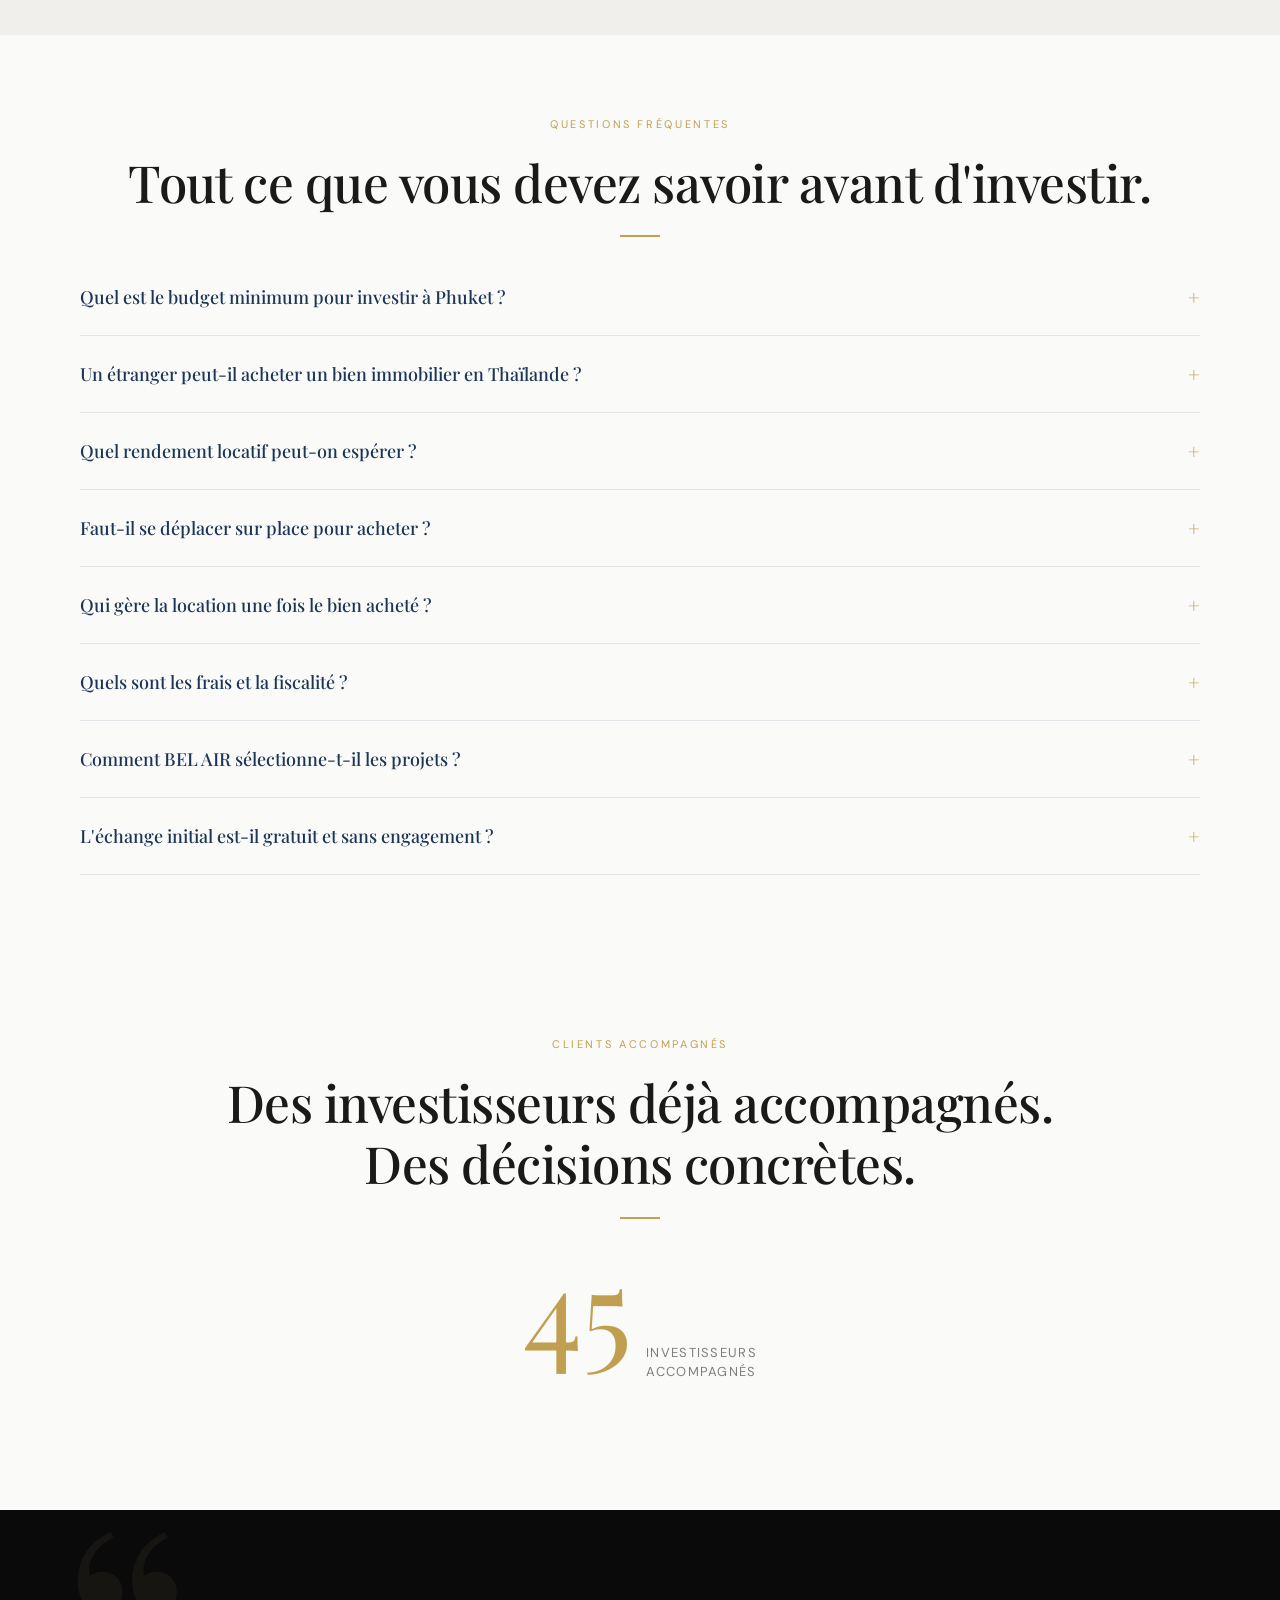
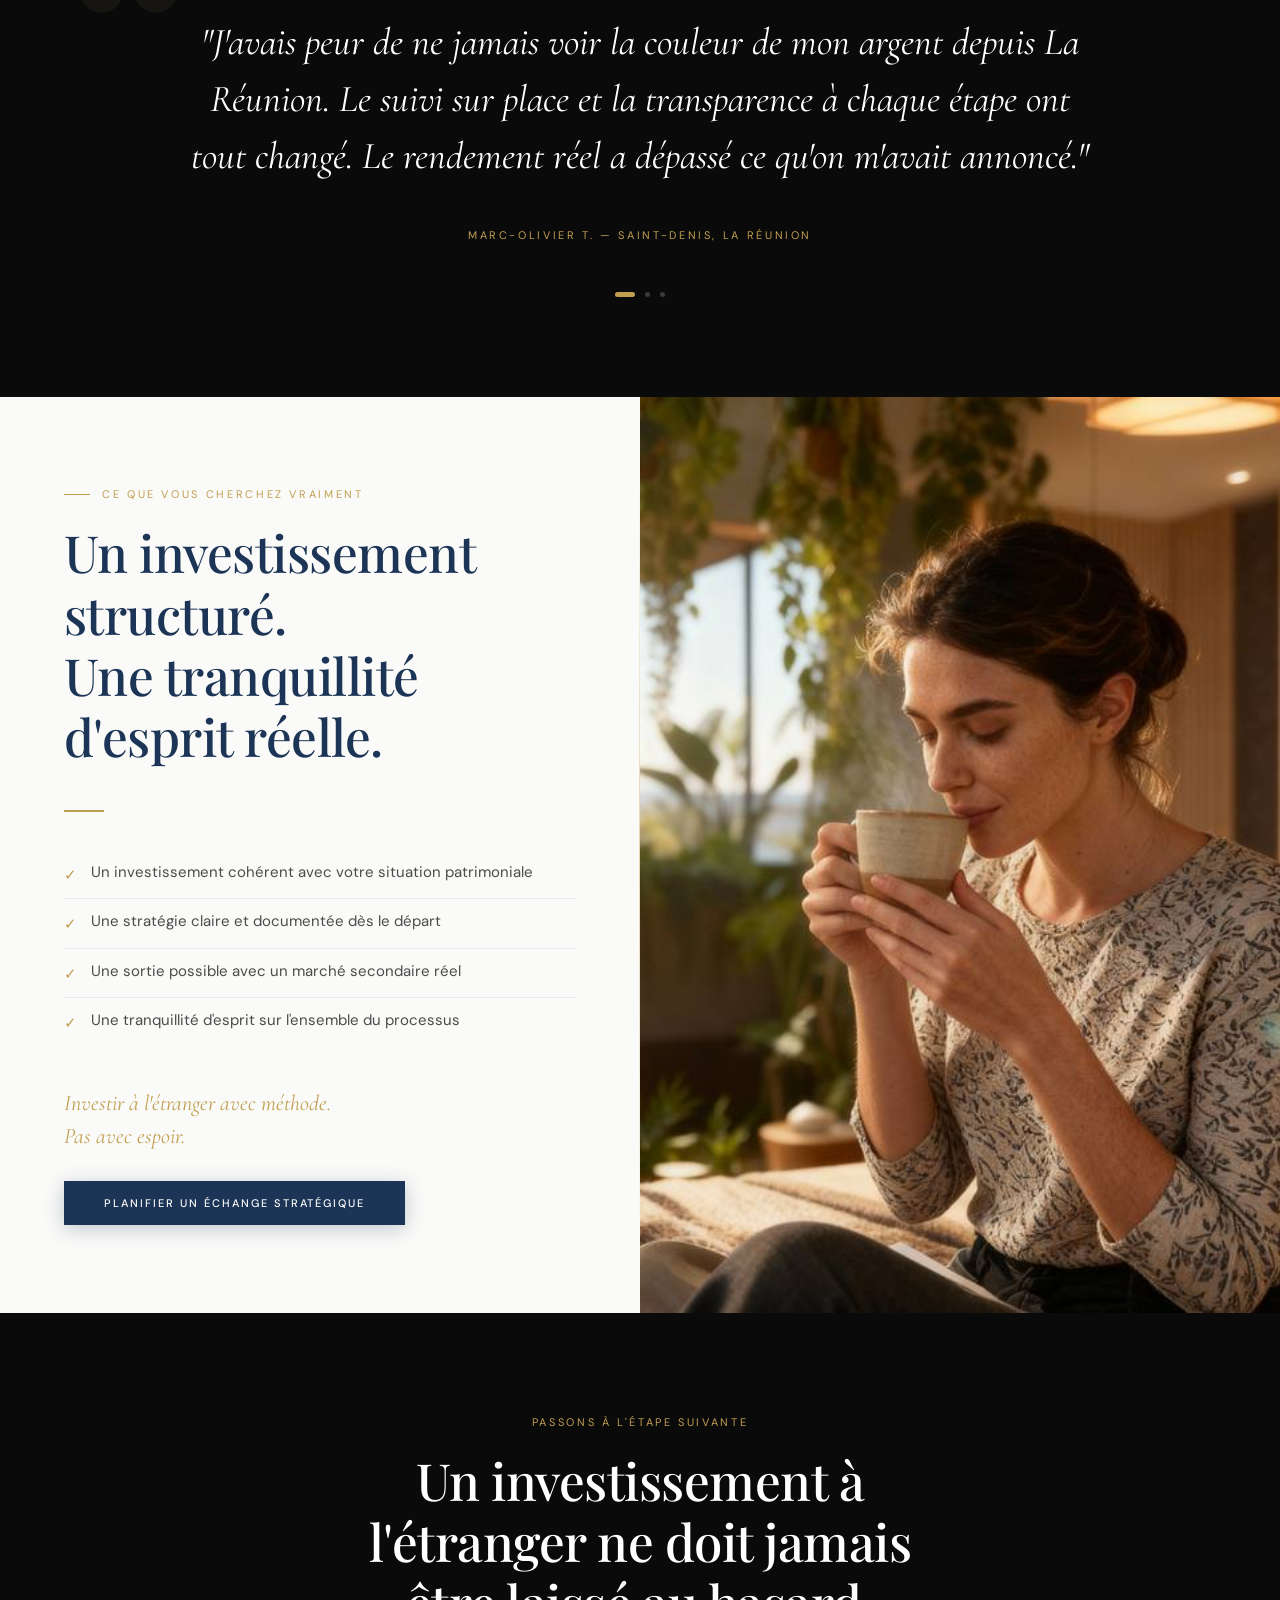
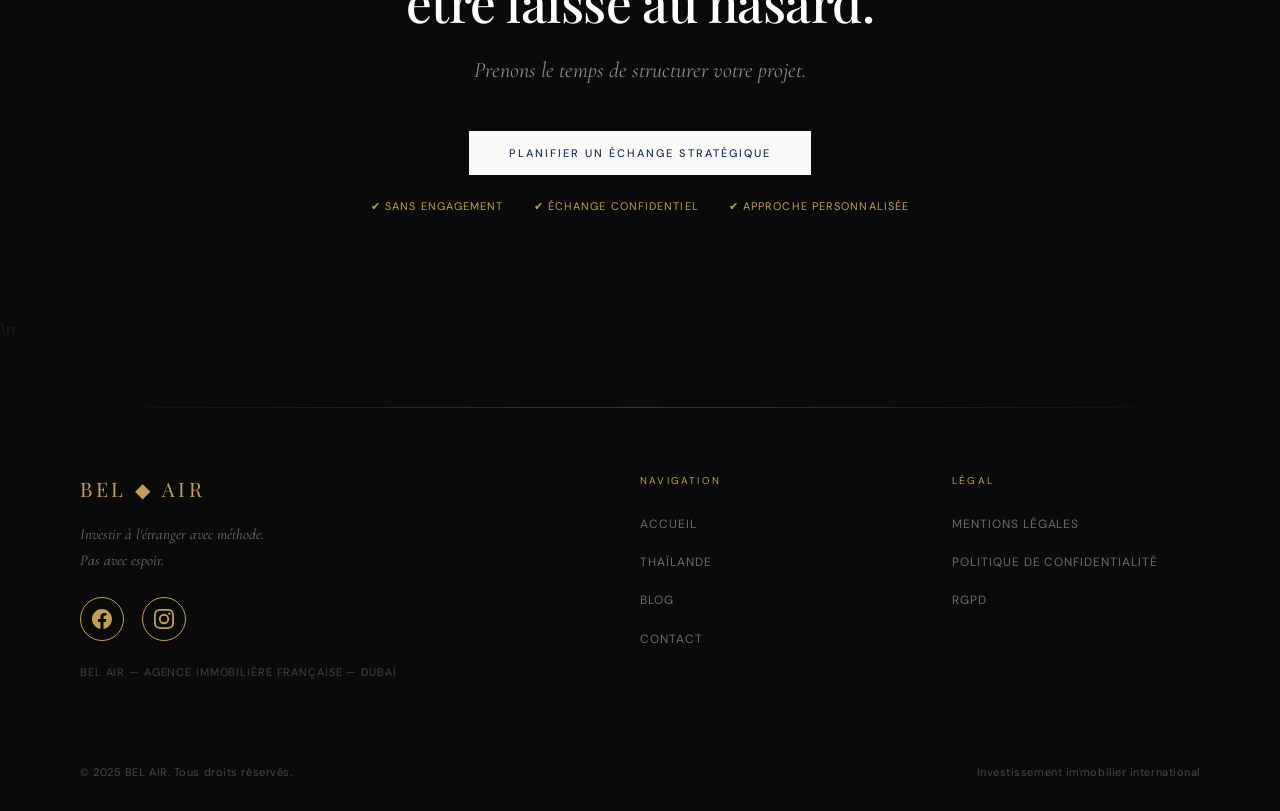
==== commit 52e68b76: "SEO max: OG image, Twitter image, hreflang, Blog + RealEstateListing schemas Added: - og:image + og:" ====
--- a/index.html
+++ b/index.html
@@ -14,14 +14,19 @@
 <meta property="og:type" content="website">
 <meta property="og:locale" content="fr_FR">
 <meta property="og:site_name" content="BEL AIR">
+<meta property="og:image" content="https://www.belair-realestate.com/assets/images/hero-thailand.jpg">
+<meta property="og:url" content="https://www.belair-realestate.com">
 <meta name="twitter:card" content="summary_large_image">
 <meta name="twitter:title" content="BEL AIR — Investissement immobilier international">
+<meta name="twitter:image" content="https://www.belair-realestate.com/assets/images/hero-thailand.jpg">
 <meta name="twitter:description" content="Investir à l'étranger avec méthode. Pas avec espoir. 47 investisseurs accompagnés. Thaïlande.">
+<link rel="alternate" hreflang="fr" href="https://www.belair-realestate.com">
 <link rel="canonical" href="https://www.belair-realestate.com">
 <link rel="icon" type="image/x-icon" href="favicon.ico">
 <link rel="apple-touch-icon" href="assets/images/apple-touch-icon.png">
 <title>BEL AIR — Investir à l'étranger avec méthode. Pas avec espoir.</title>
 <link rel="preconnect" href="https://fonts.googleapis.com">
+<link rel="preconnect" href="https://formspree.io">
 <link href="https://fonts.googleapis.com/css2?family=Playfair+Display:ital,wght@0,400;0,500;0,600;1,400;1,500&family=Cormorant+Garamond:ital,wght@0,300;0,400;1,300;1,400&family=DM+Sans:wght@300;400;500&display=swap" rel="stylesheet">
 <link rel="stylesheet" href="css/style.css">
 <script type="application/ld+json">
@@ -71,9 +76,109 @@
   ]
 }
 </script>
+<script type="application/ld+json">
+{
+  "@context": "https://schema.org",
+  "@type": "Blog",
+  "name": "BEL AIR — Blog investissement immobilier",
+  "url": "https://www.belair-realestate.com/#blog",
+  "description": "Analyses de marché, rendement locatif et conseils d'investissement immobilier en Thaïlande par BEL AIR.",
+  "publisher": {
+    "@type": "Organization",
+    "name": "BEL AIR Real Estate",
+    "logo": {"@type": "ImageObject", "url": "https://www.belair-realestate.com/assets/images/logo-nav.jpg"}
+  },
+  "blogPost": [
+    {
+      "@type": "BlogPosting",
+      "headline": "Pourquoi investir à Phuket : opportunités et perspectives pour les étrangers",
+      "datePublished": "2025-04-15",
+      "author": {"@type": "Person", "name": "Mathieu Maillot"},
+      "image": "https://www.belair-realestate.com/assets/images/blog/phuket-opportunites.jpg",
+      "url": "https://www.belair-realestate.com/#article-phuket-opportunites"
+    },
+    {
+      "@type": "BlogPosting",
+      "headline": "Investir à Phuket : tout savoir sur l'immobilier et le rendement locatif",
+      "datePublished": "2025-04-08",
+      "author": {"@type": "Person", "name": "Mathieu Maillot"},
+      "image": "https://www.belair-realestate.com/assets/images/blog/phuket-guide.jpg",
+      "url": "https://www.belair-realestate.com/#article-phuket-guide"
+    },
+    {
+      "@type": "BlogPosting",
+      "headline": "Phuket immobilier : investir dans les quartiers de Bang Tao et Surin",
+      "datePublished": "2025-04-01",
+      "author": {"@type": "Person", "name": "Mathieu Maillot"},
+      "image": "https://www.belair-realestate.com/assets/images/blog/phuket-bang-tao-surin.jpg",
+      "url": "https://www.belair-realestate.com/#article-phuket-bang-tao-surin"
+    },
+    {
+      "@type": "BlogPosting",
+      "headline": "Airbnb à Phuket : le vrai potentiel de rentabilité locative",
+      "datePublished": "2025-03-25",
+      "author": {"@type": "Person", "name": "Mathieu Maillot"},
+      "image": "https://www.belair-realestate.com/assets/images/blog/phuket-rentabilite.jpg",
+      "url": "https://www.belair-realestate.com/#article-phuket-rentabilite"
+    },
+    {
+      "@type": "BlogPosting",
+      "headline": "Airbnb à Phuket : optimiser la rentabilité de la location courte durée",
+      "datePublished": "2025-03-18",
+      "author": {"@type": "Person", "name": "Mathieu Maillot"},
+      "image": "https://www.belair-realestate.com/assets/images/blog/phuket-airbnb.jpg",
+      "url": "https://www.belair-realestate.com/#article-phuket-airbnb"
+    }
+  ]
+}
+</script>
+<script type="application/ld+json">
+[
+  {
+    "@context": "https://schema.org",
+    "@type": "RealEstateListing",
+    "name": "Layan Verde — Condominium Phuket",
+    "description": "Projet résidentiel d'exception à proximité de Layan Beach, Phuket. Condominium à partir de 160 000€, rendement 8-10% net, livraison Q4 2027.",
+    "url": "https://www.belair-realestate.com/#project-layan-verde",
+    "image": "https://www.belair-realestate.com/assets/images/projects/layan-verde/General.jpg",
+    "offers": {
+      "@type": "Offer",
+      "price": "160000",
+      "priceCurrency": "EUR",
+      "availability": "https://schema.org/PreOrder"
+    },
+    "address": {
+      "@type": "PostalAddress",
+      "addressLocality": "Phuket",
+      "addressRegion": "Layan Beach",
+      "addressCountry": "TH"
+    }
+  },
+  {
+    "@context": "https://schema.org",
+    "@type": "RealEstateListing",
+    "name": "Rhea By Sansiri — Condominium Phuket",
+    "description": "Projet développé par Sansiri à Phuket. Condominium à partir de 110 000€, rendement 7-8% net, livraison Q4 2027. Piscine, lobby premium, pet park.",
+    "url": "https://www.belair-realestate.com/#project-rhea-sansini",
+    "image": "https://www.belair-realestate.com/assets/images/projects/rhea-sansini/POOL.jpg",
+    "offers": {
+      "@type": "Offer",
+      "price": "110000",
+      "priceCurrency": "EUR",
+      "availability": "https://schema.org/PreOrder"
+    },
+    "address": {
+      "@type": "PostalAddress",
+      "addressLocality": "Phuket",
+      "addressCountry": "TH"
+    }
+  }
+]
+</script>
 </head>
 <body>
 
+<noscript><style>.page{display:block!important}.page:not(#page-home){display:none!important}</style></noscript>
 <canvas id="grain-canvas"></canvas>
 <div id="cursor-dot"></div>
 <div id="cursor-ring"></div>
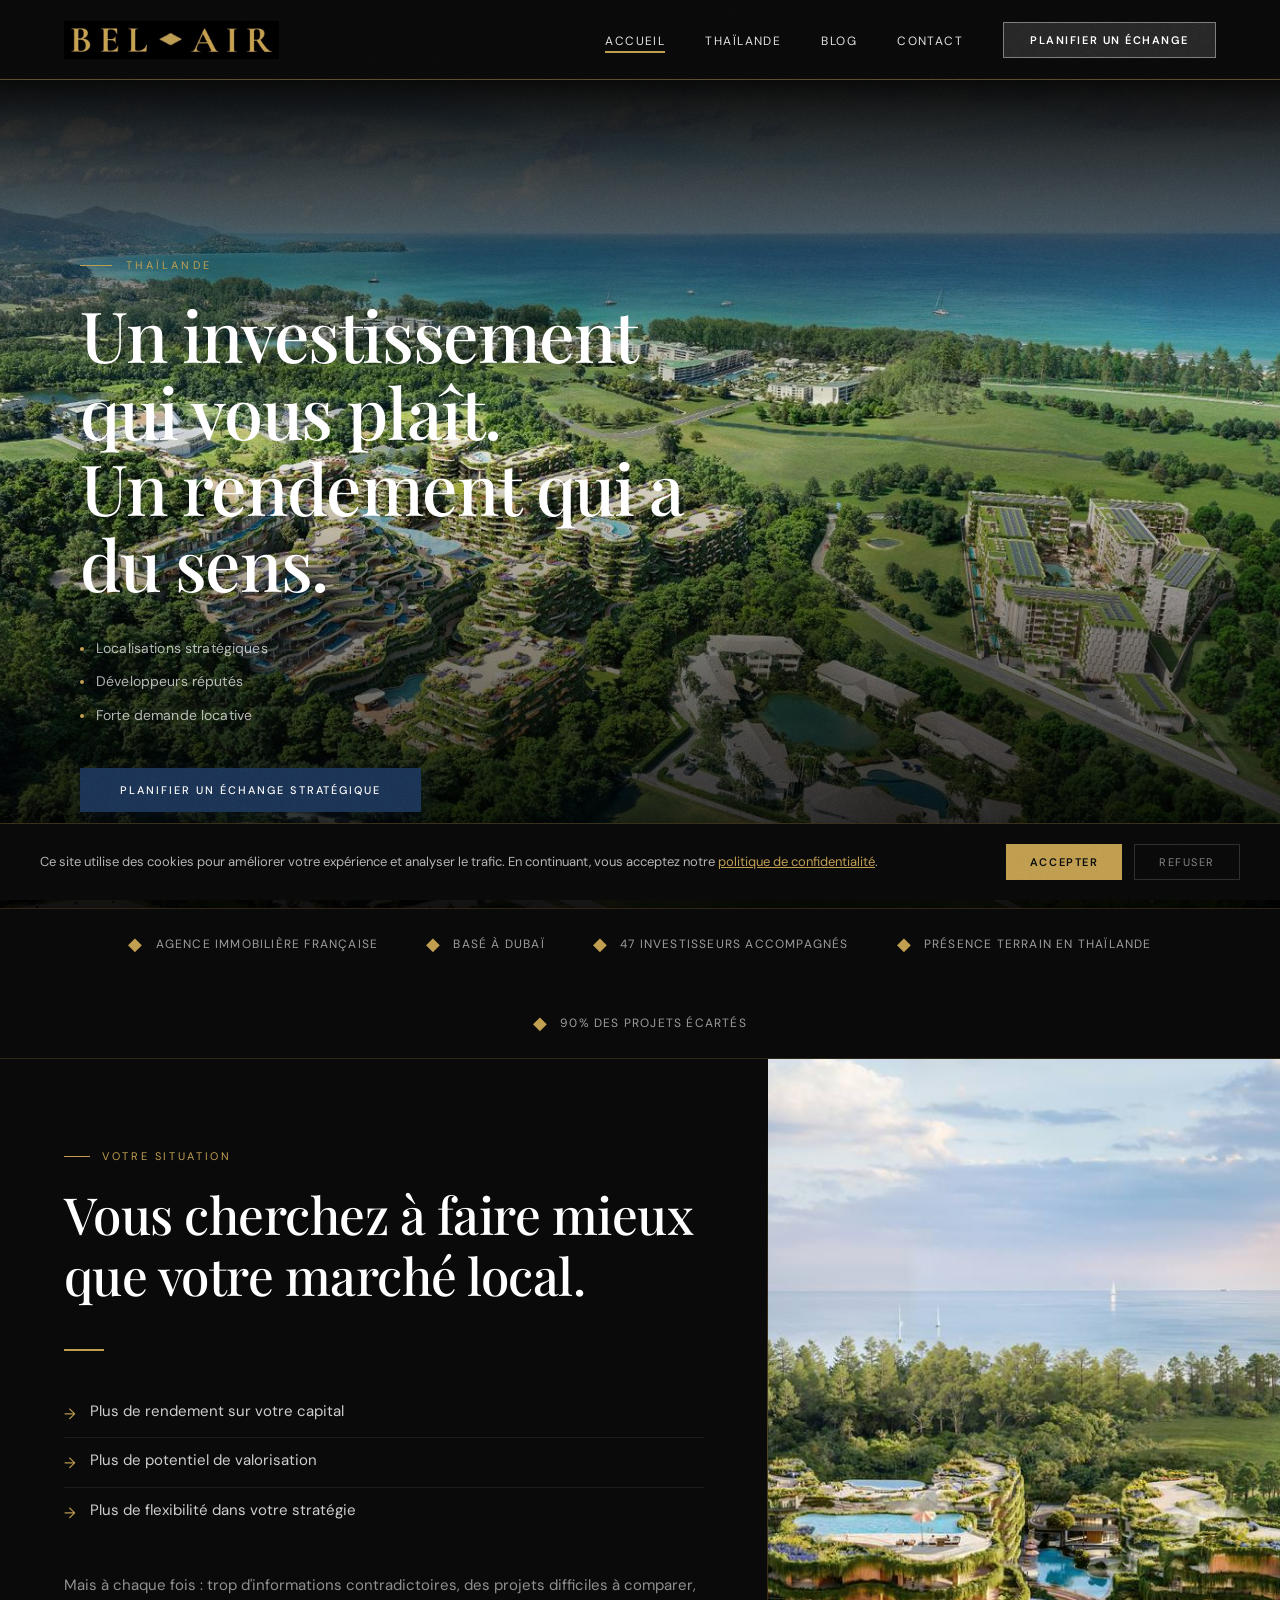
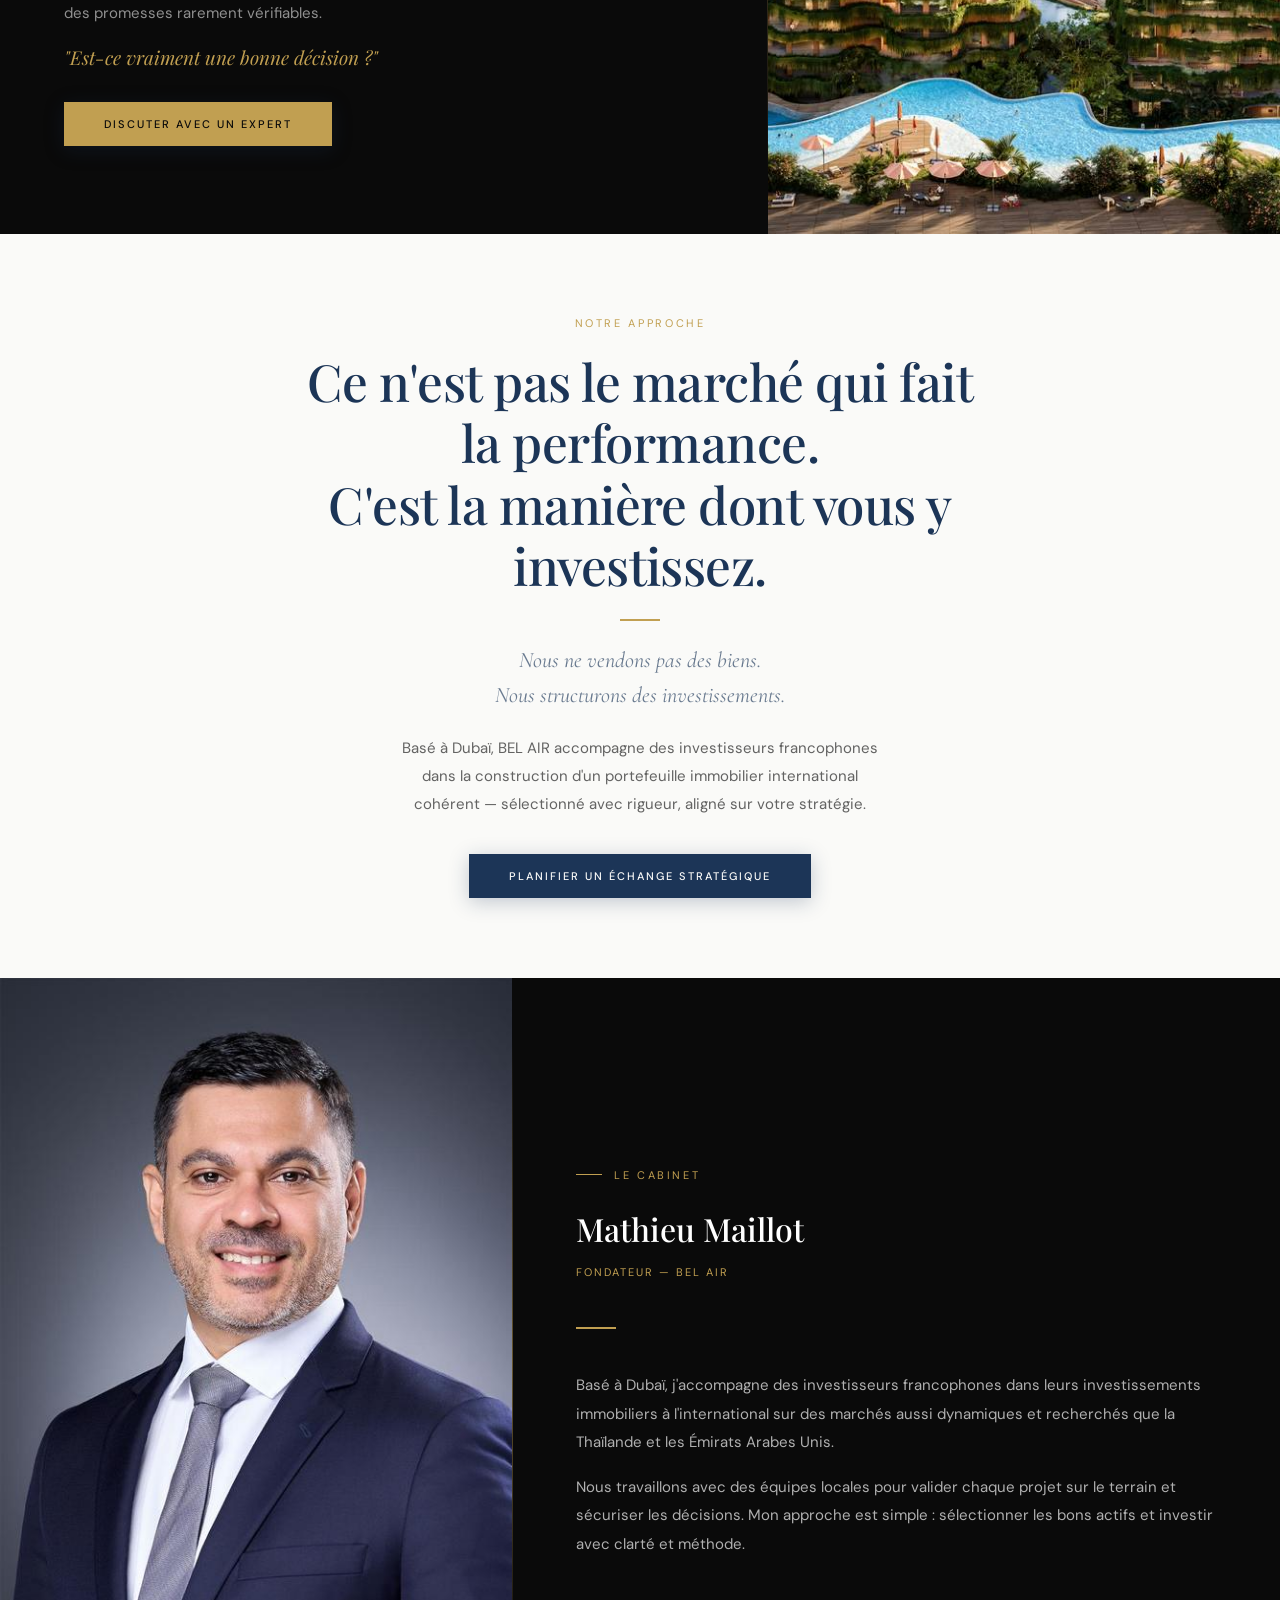
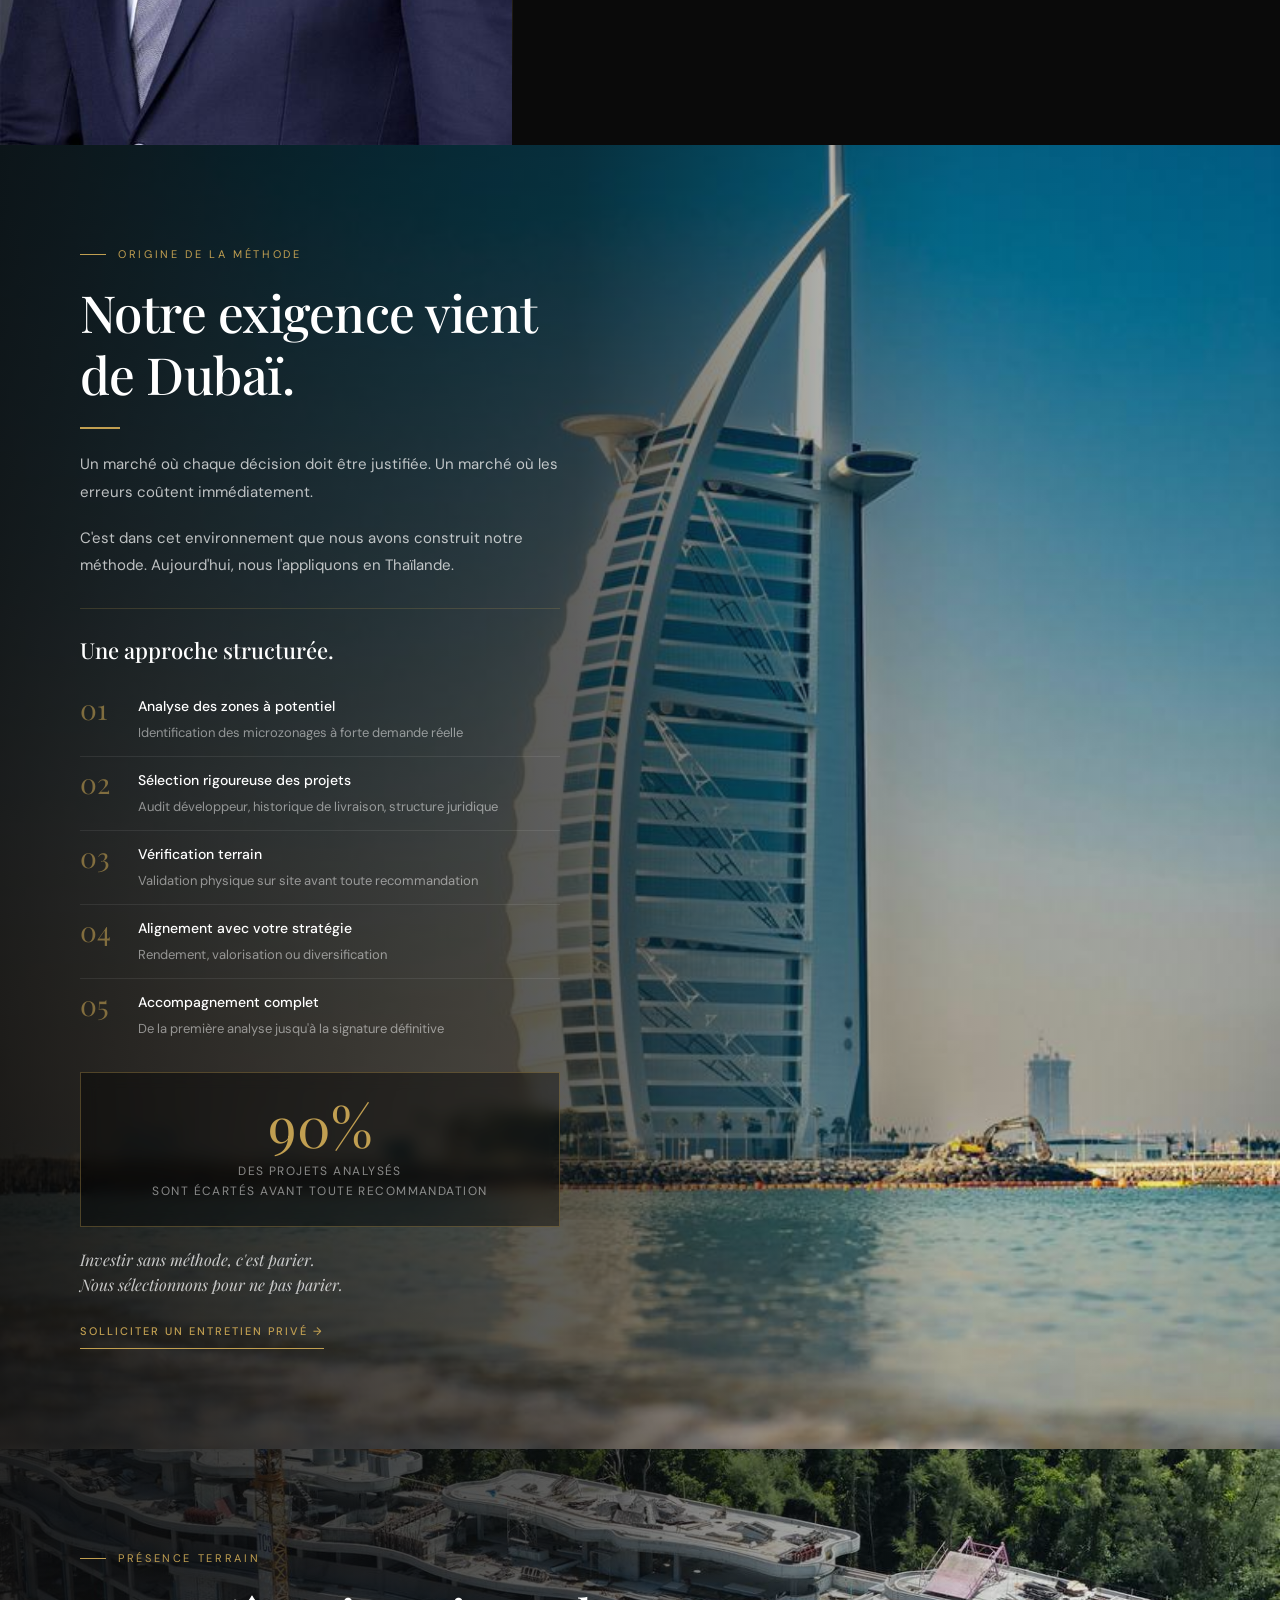
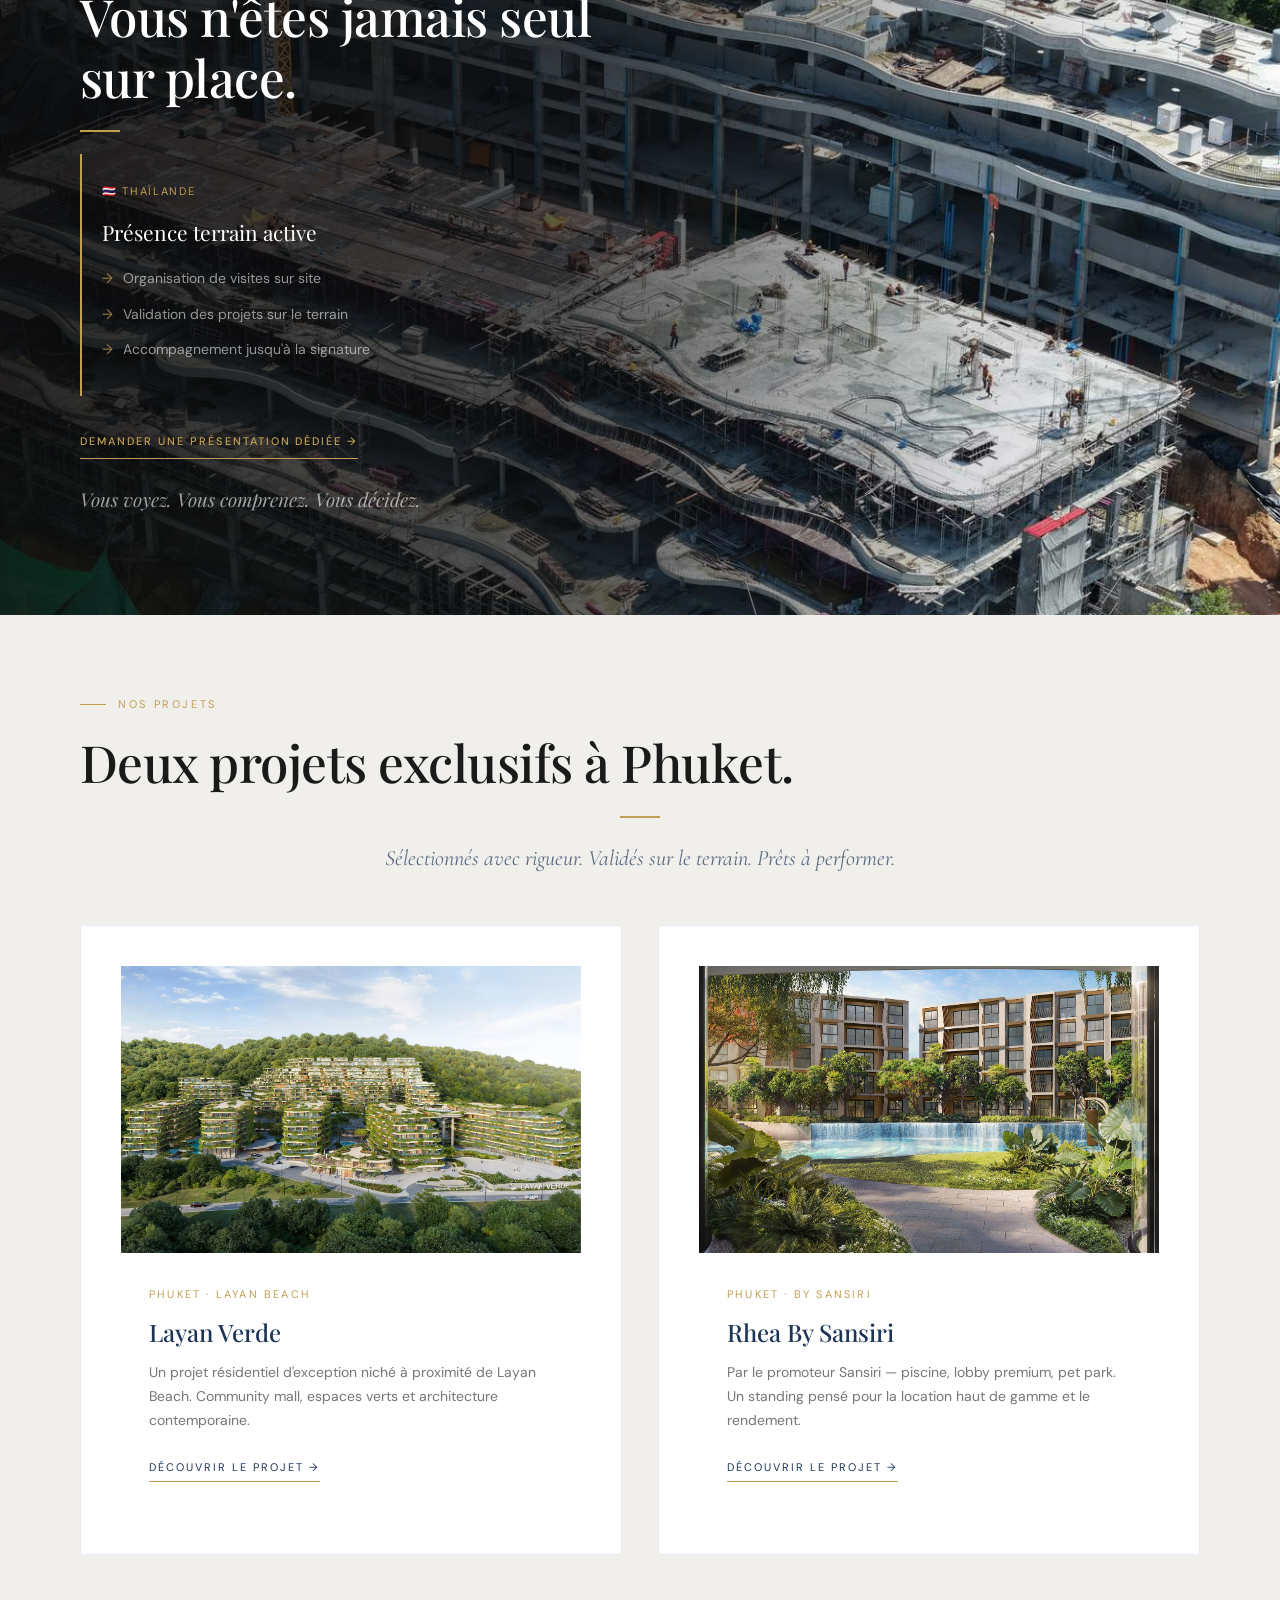
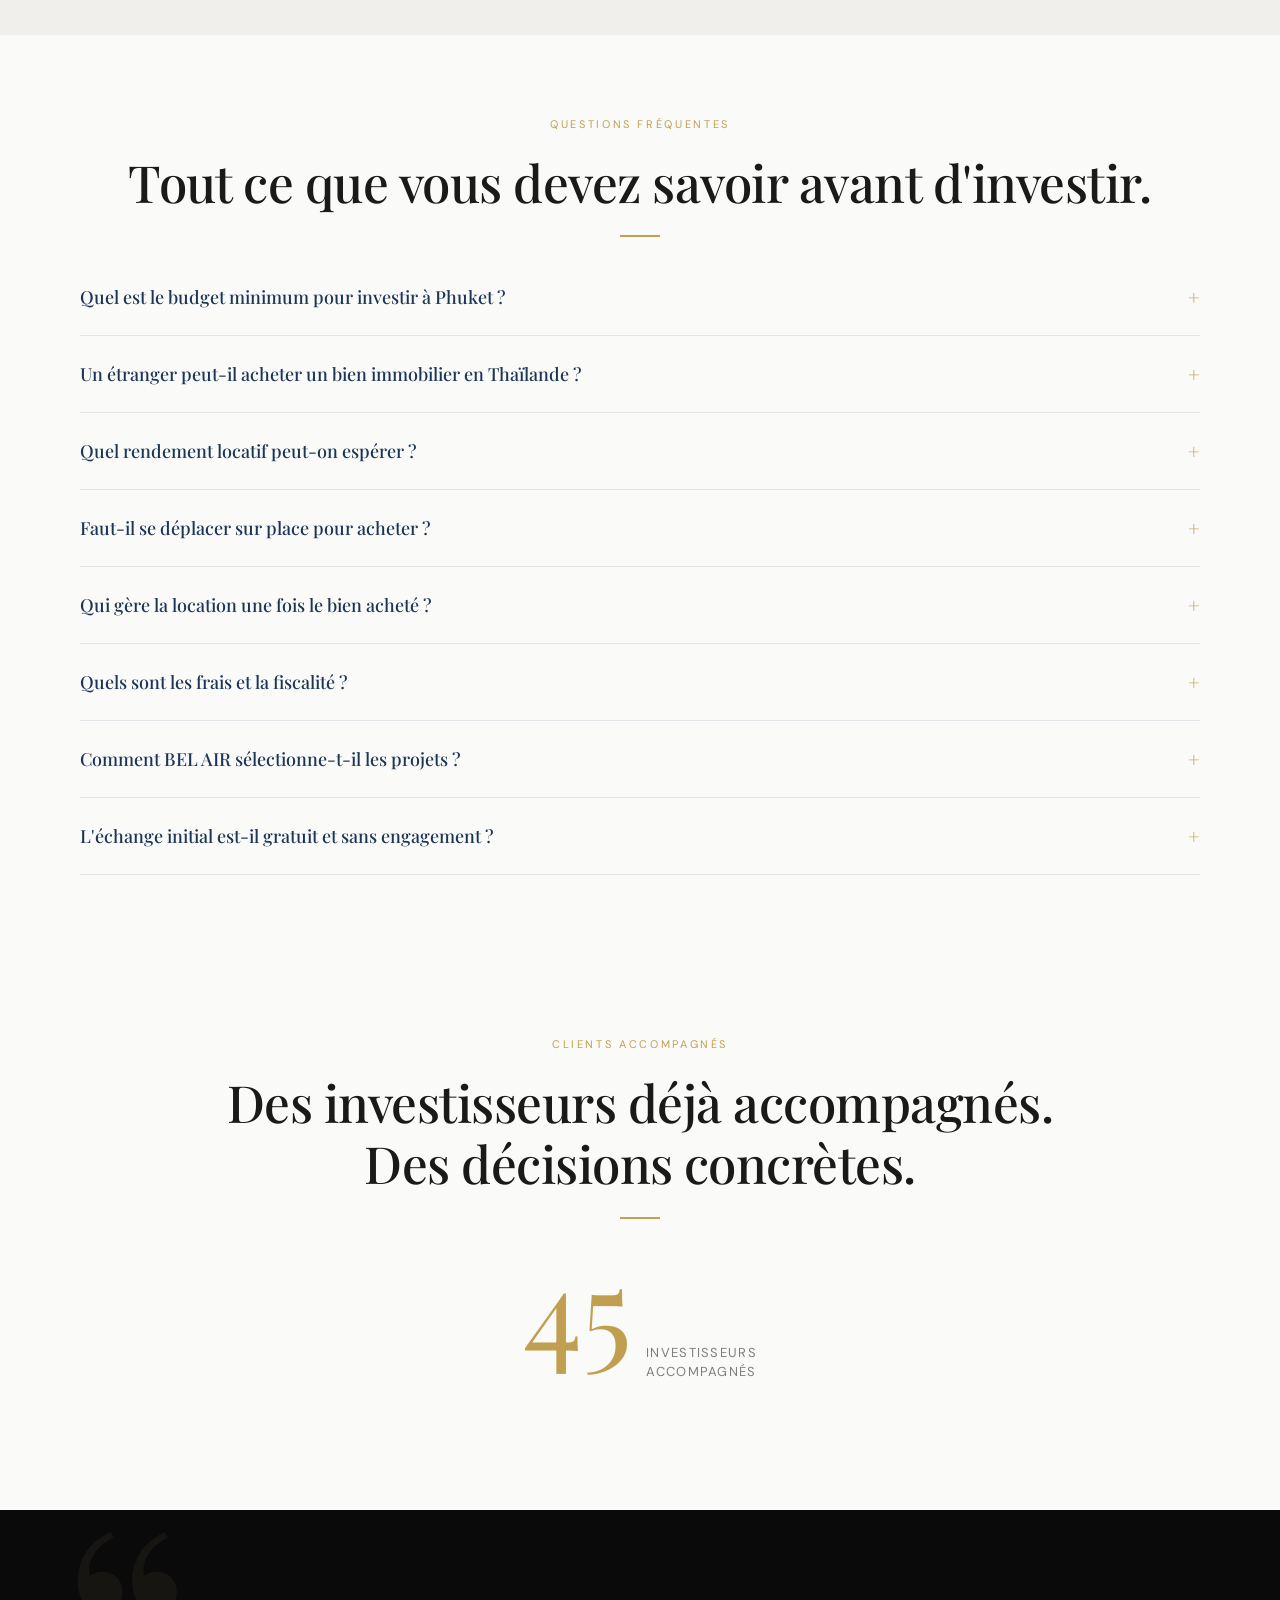
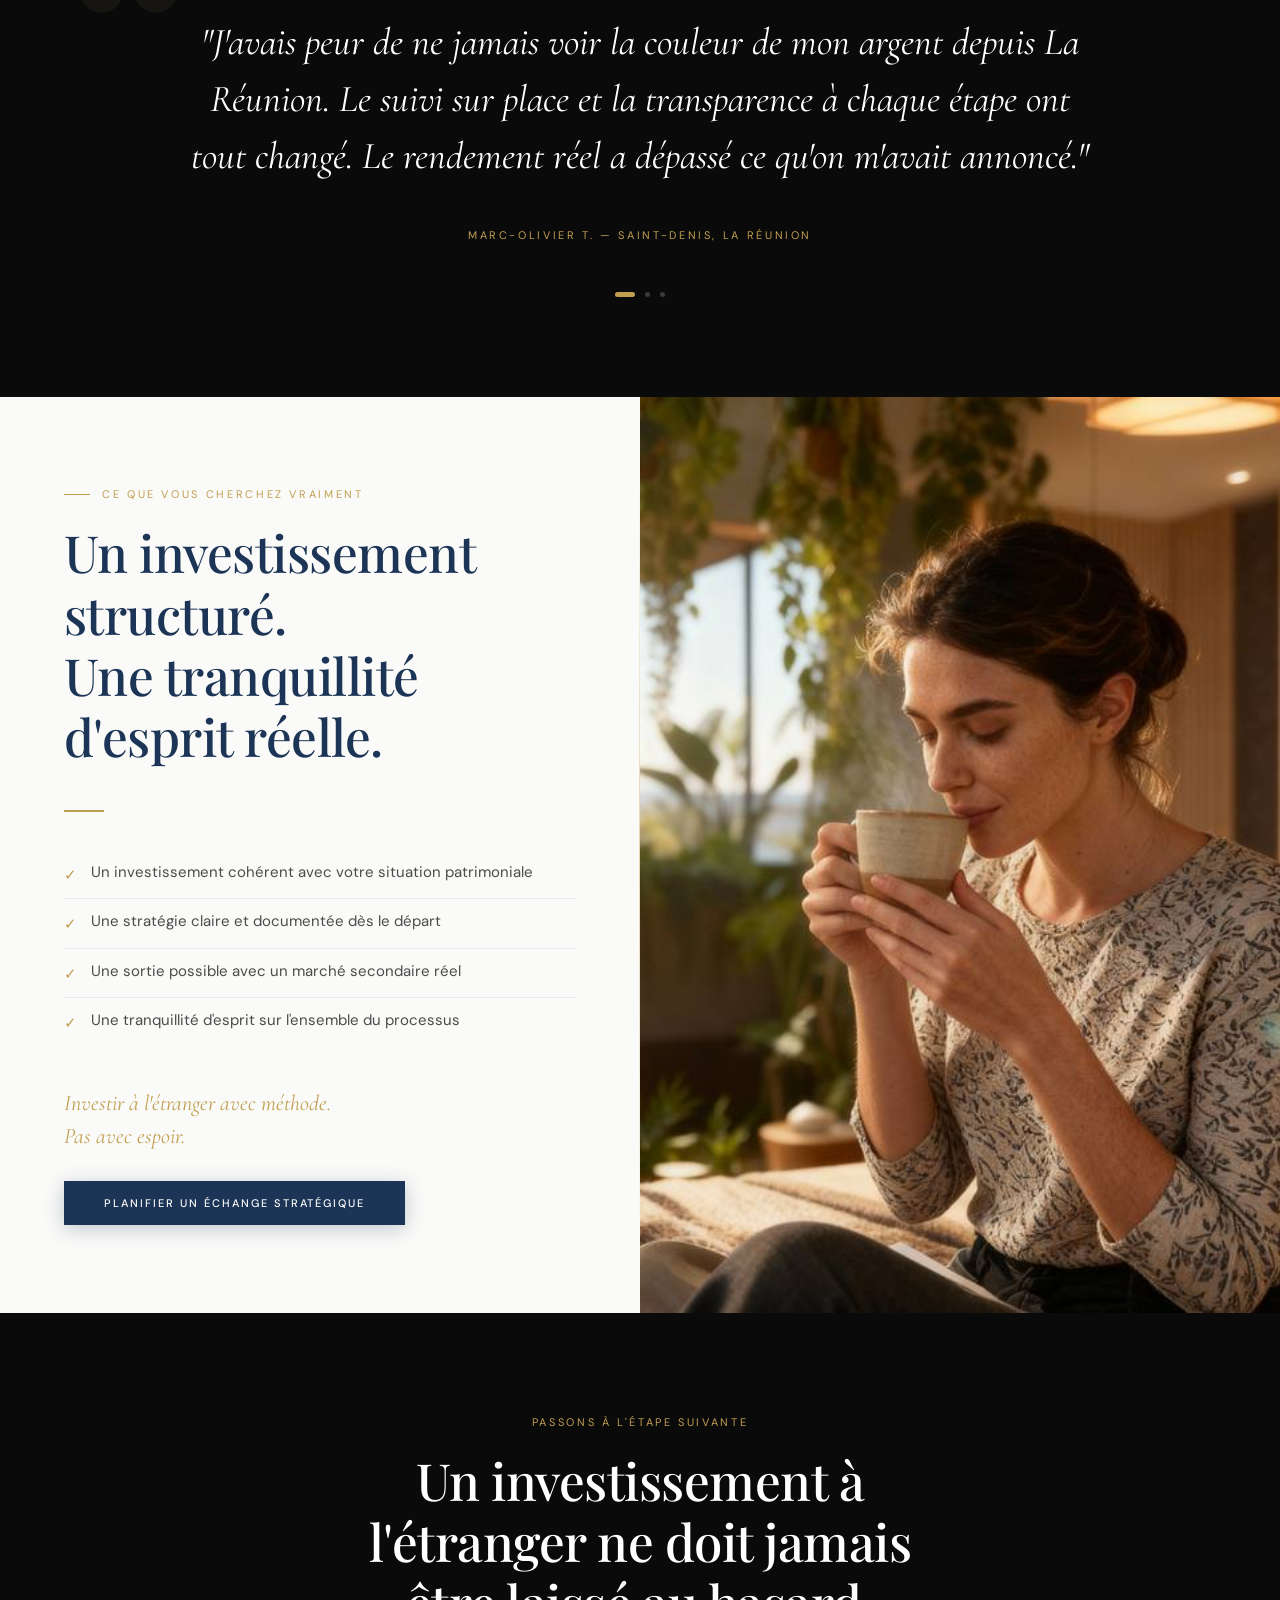
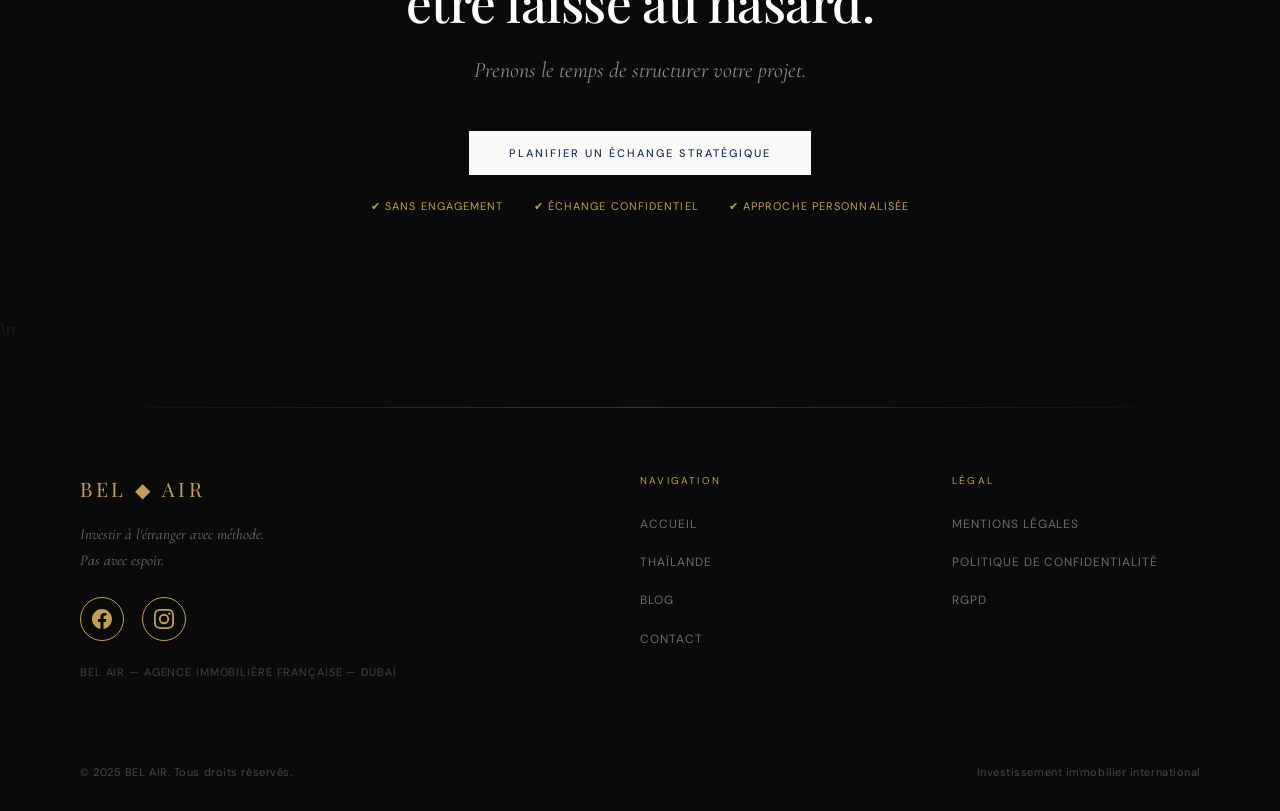
==== commit cdc5ab65: "Add Google Search Console verification meta tag Verification token: bJjUm_e32xHuKBI3lbX02TAKjCIt1I6J" ====
--- a/index.html
+++ b/index.html
@@ -9,6 +9,7 @@
 <meta name="keywords" content="BEL AIR, belair, real estate, Réunion, Thaïlande, Phuket, investissement immobilier, investir à l'étranger, immobilier international, BEL AIR, Dubaï, Réunion, La Réunion, DOM-TOM, patrimoine, rendement locatif, investissement premium, real estate, condominium Phuket, Mathieu Maillot">
 <meta name="author" content="BEL AIR">
 <meta name="robots" content="index, follow">
+<meta name="google-site-verification" content="bJjUm_e32xHuKBI3lbX02TAKjCIt1I6JP5qzhAnnUXE" />
 <meta property="og:title" content="BEL AIR — Investissement immobilier international premium">
 <meta property="og:description" content="Investir à l'étranger avec méthode. Pas avec espoir. Cabinet basé à Dubaï, présence terrain en Thaïlande. 90% des projets analysés sont écartés.">
 <meta property="og:type" content="website">
